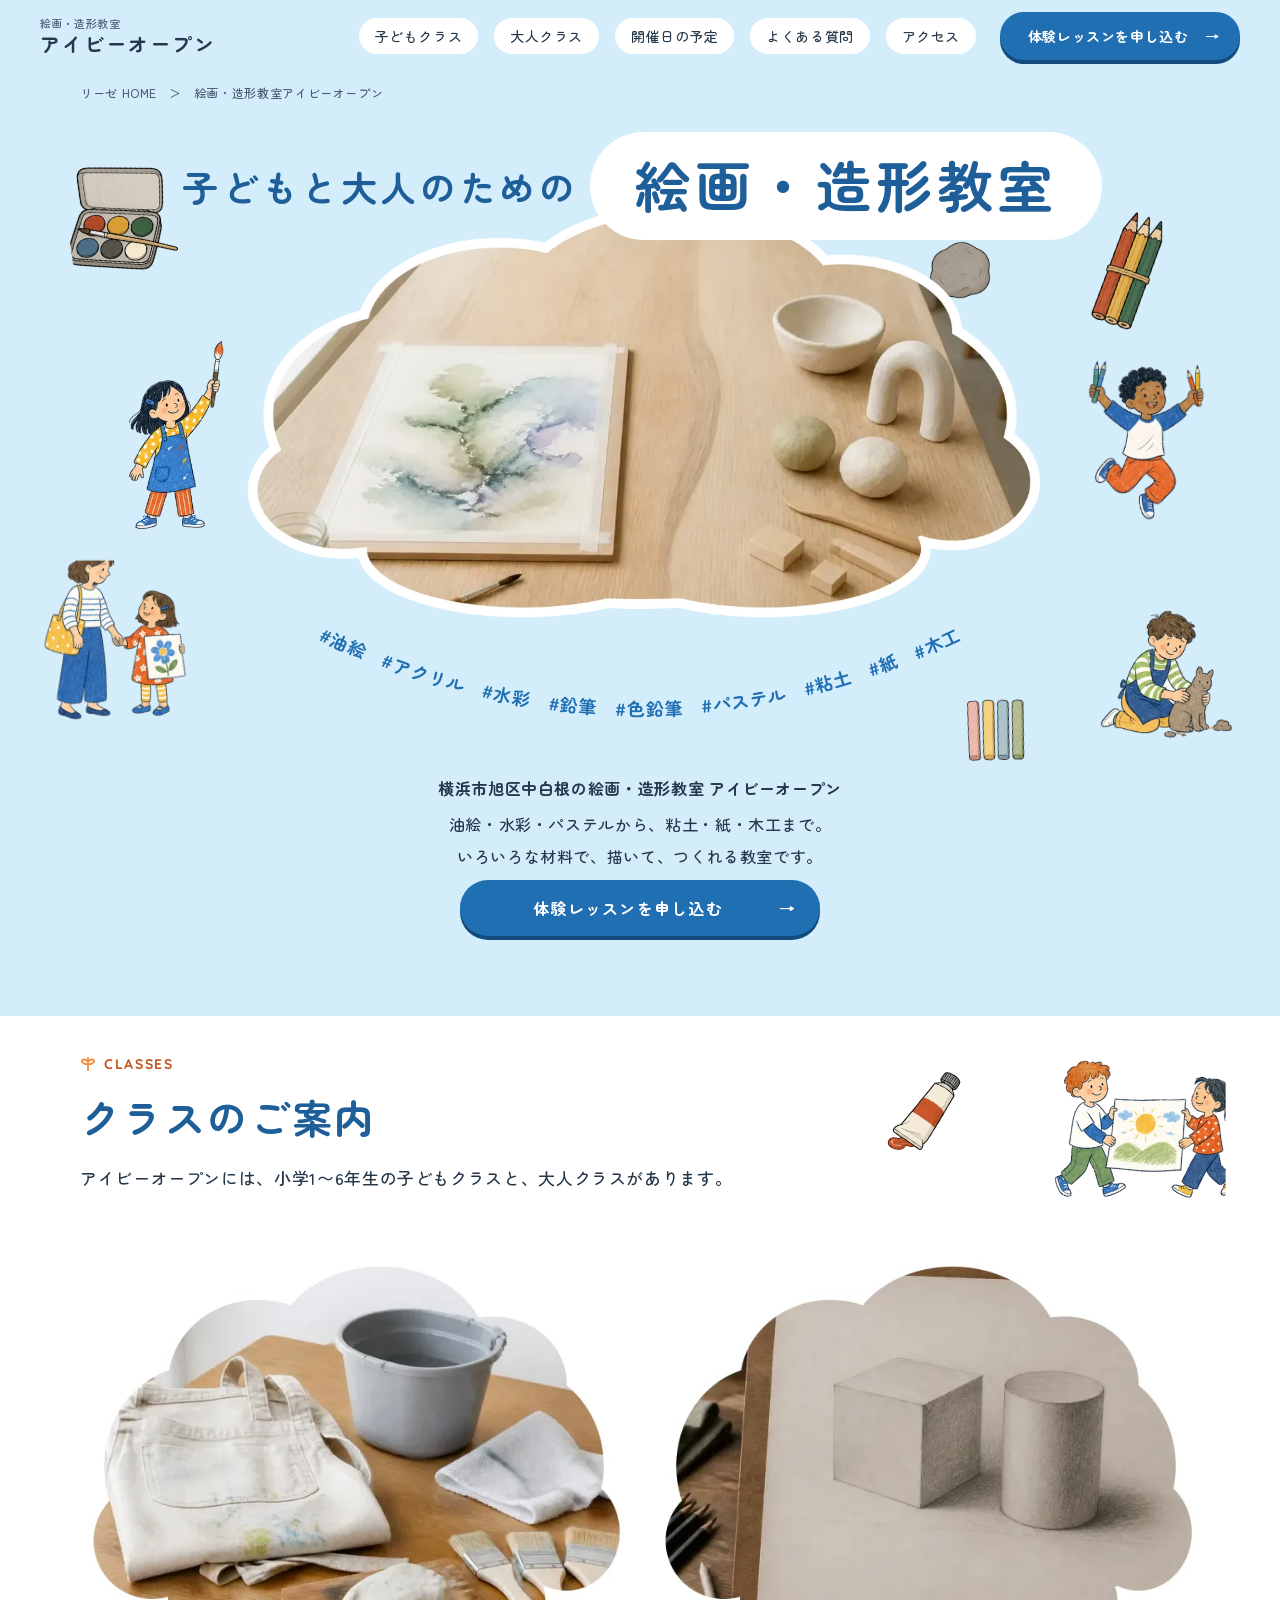
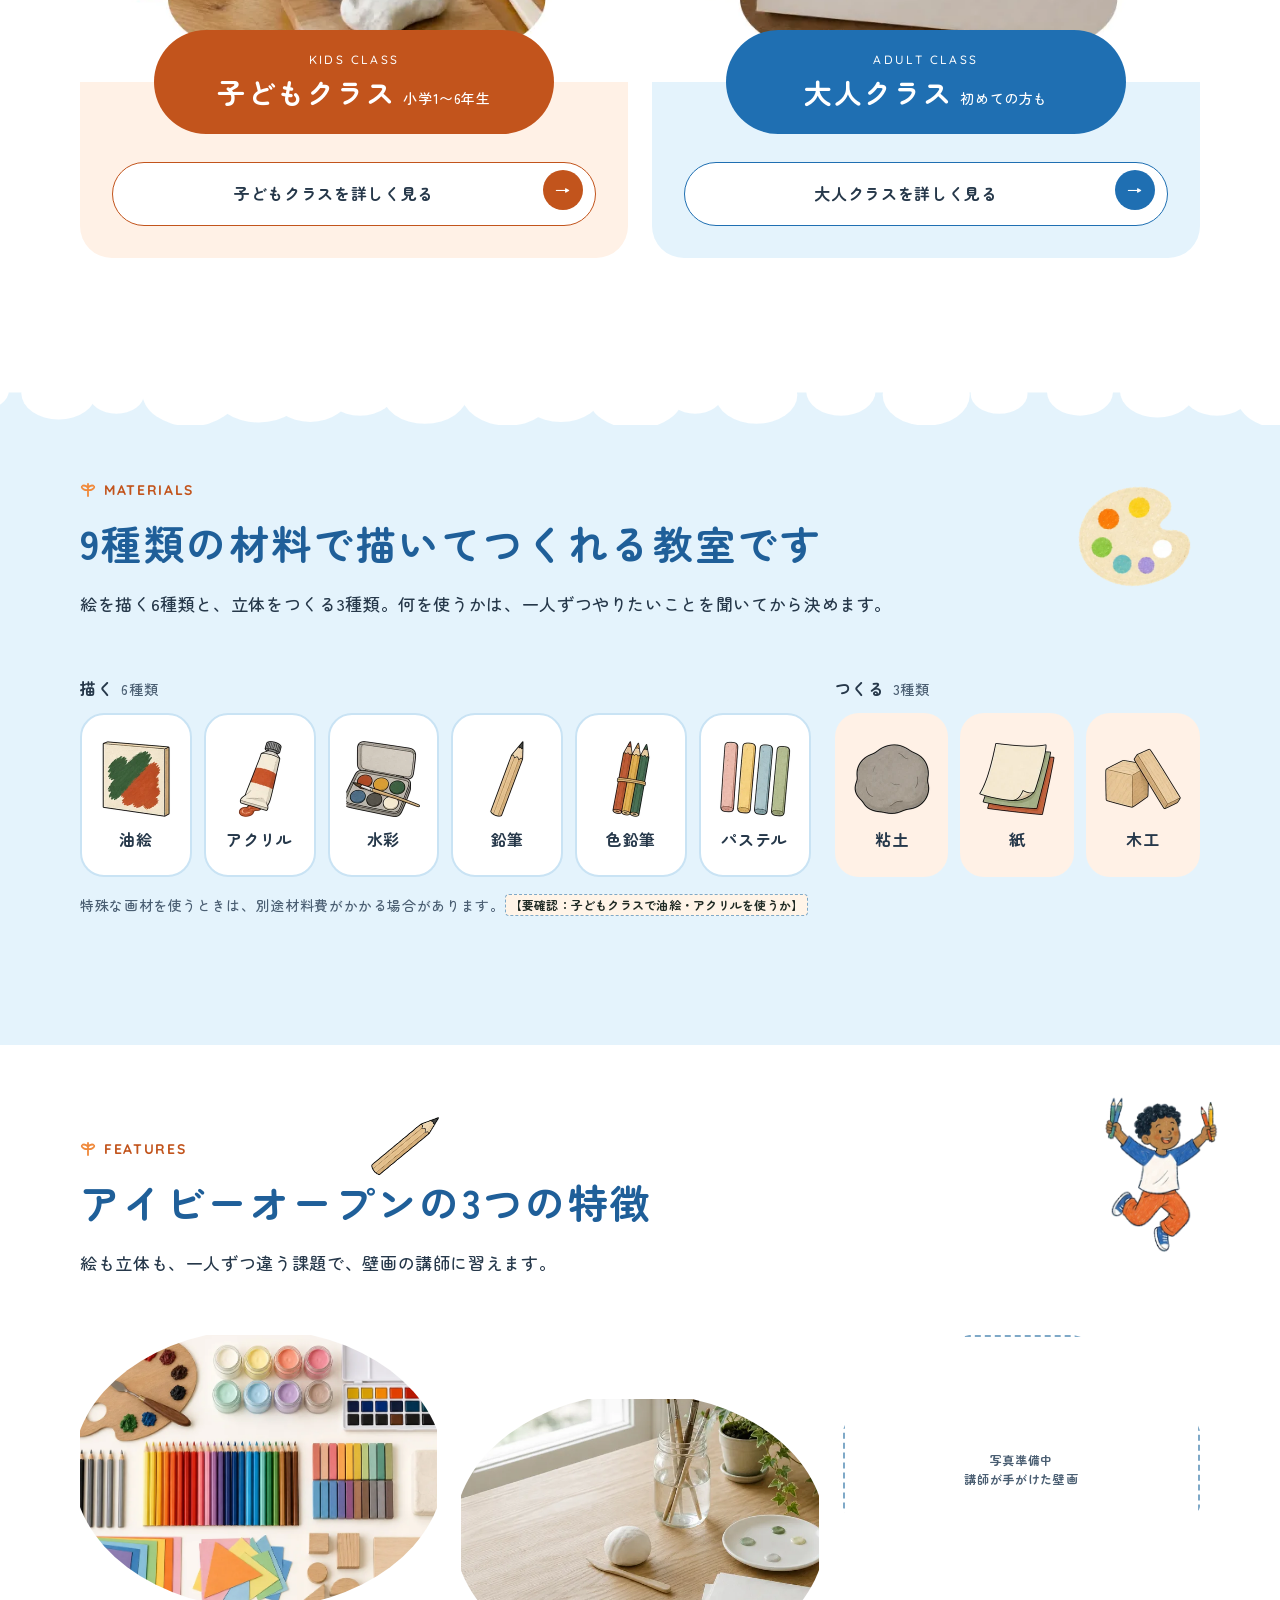
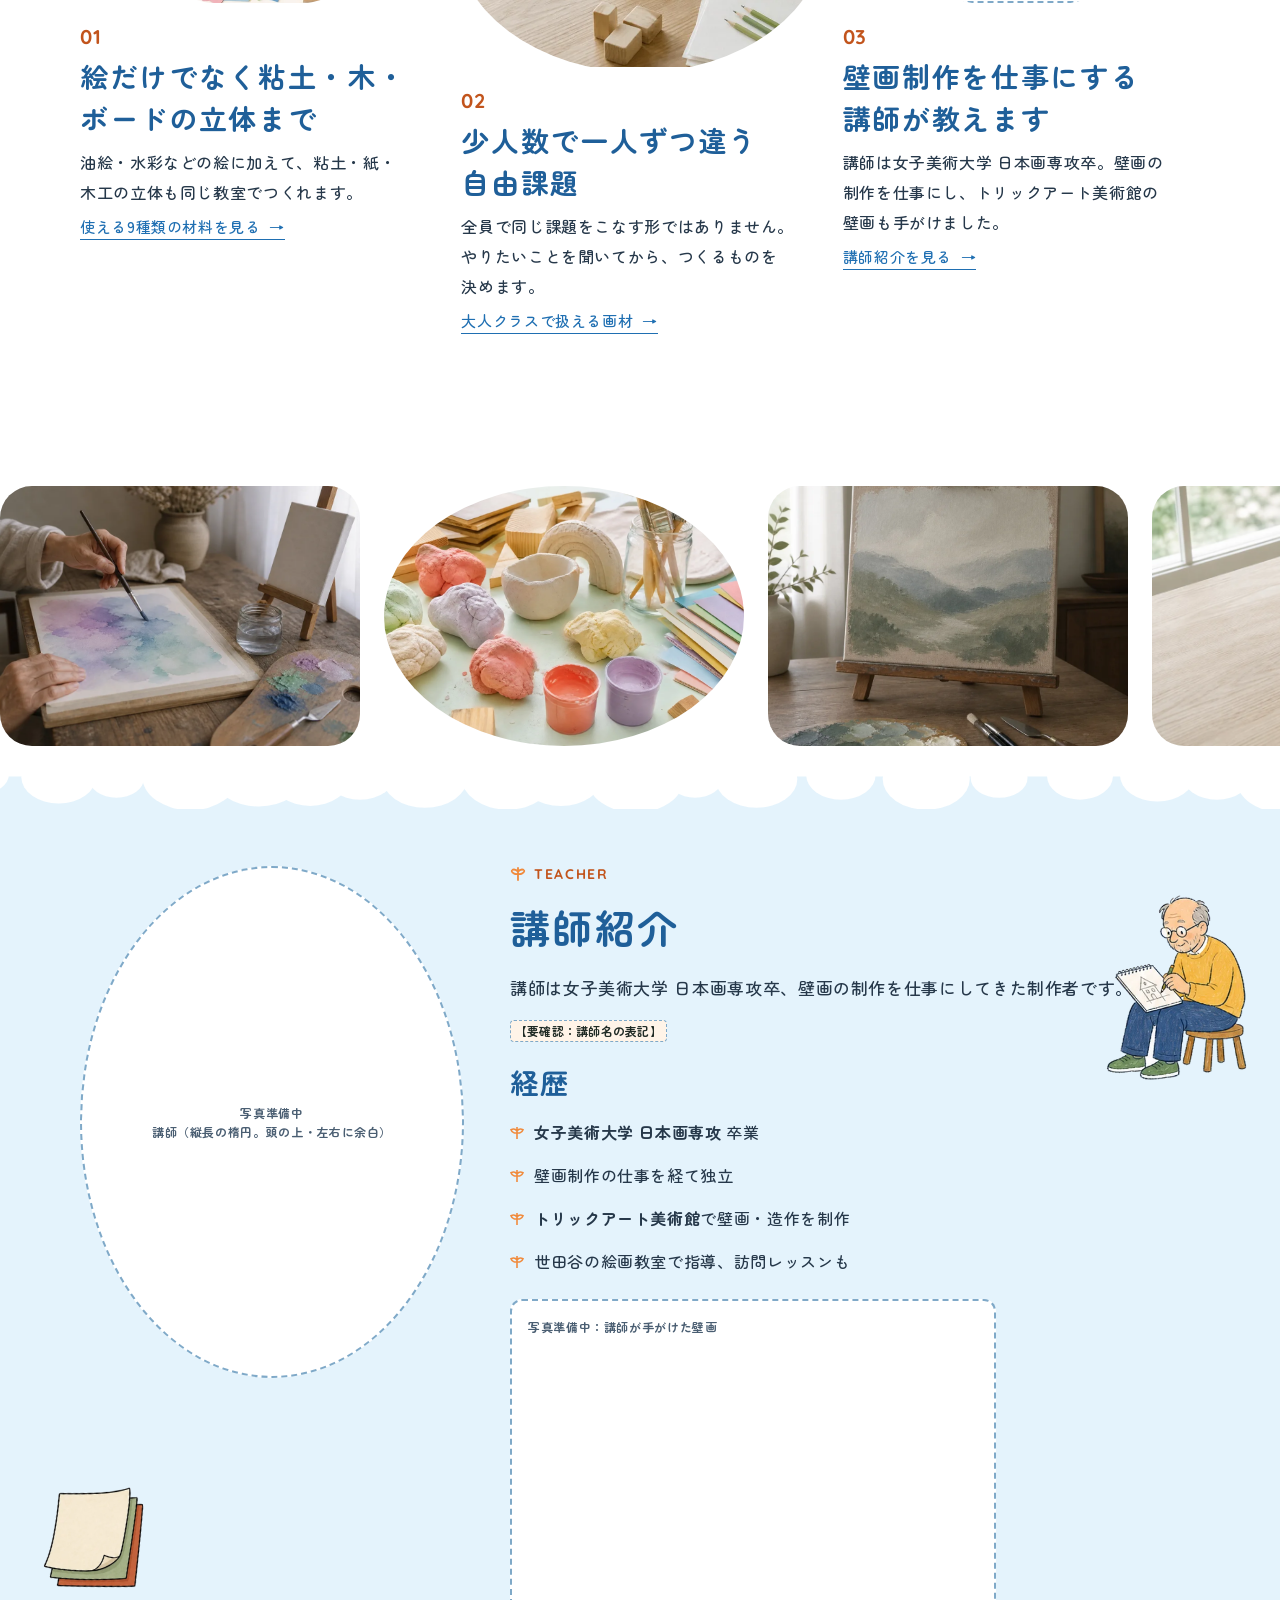
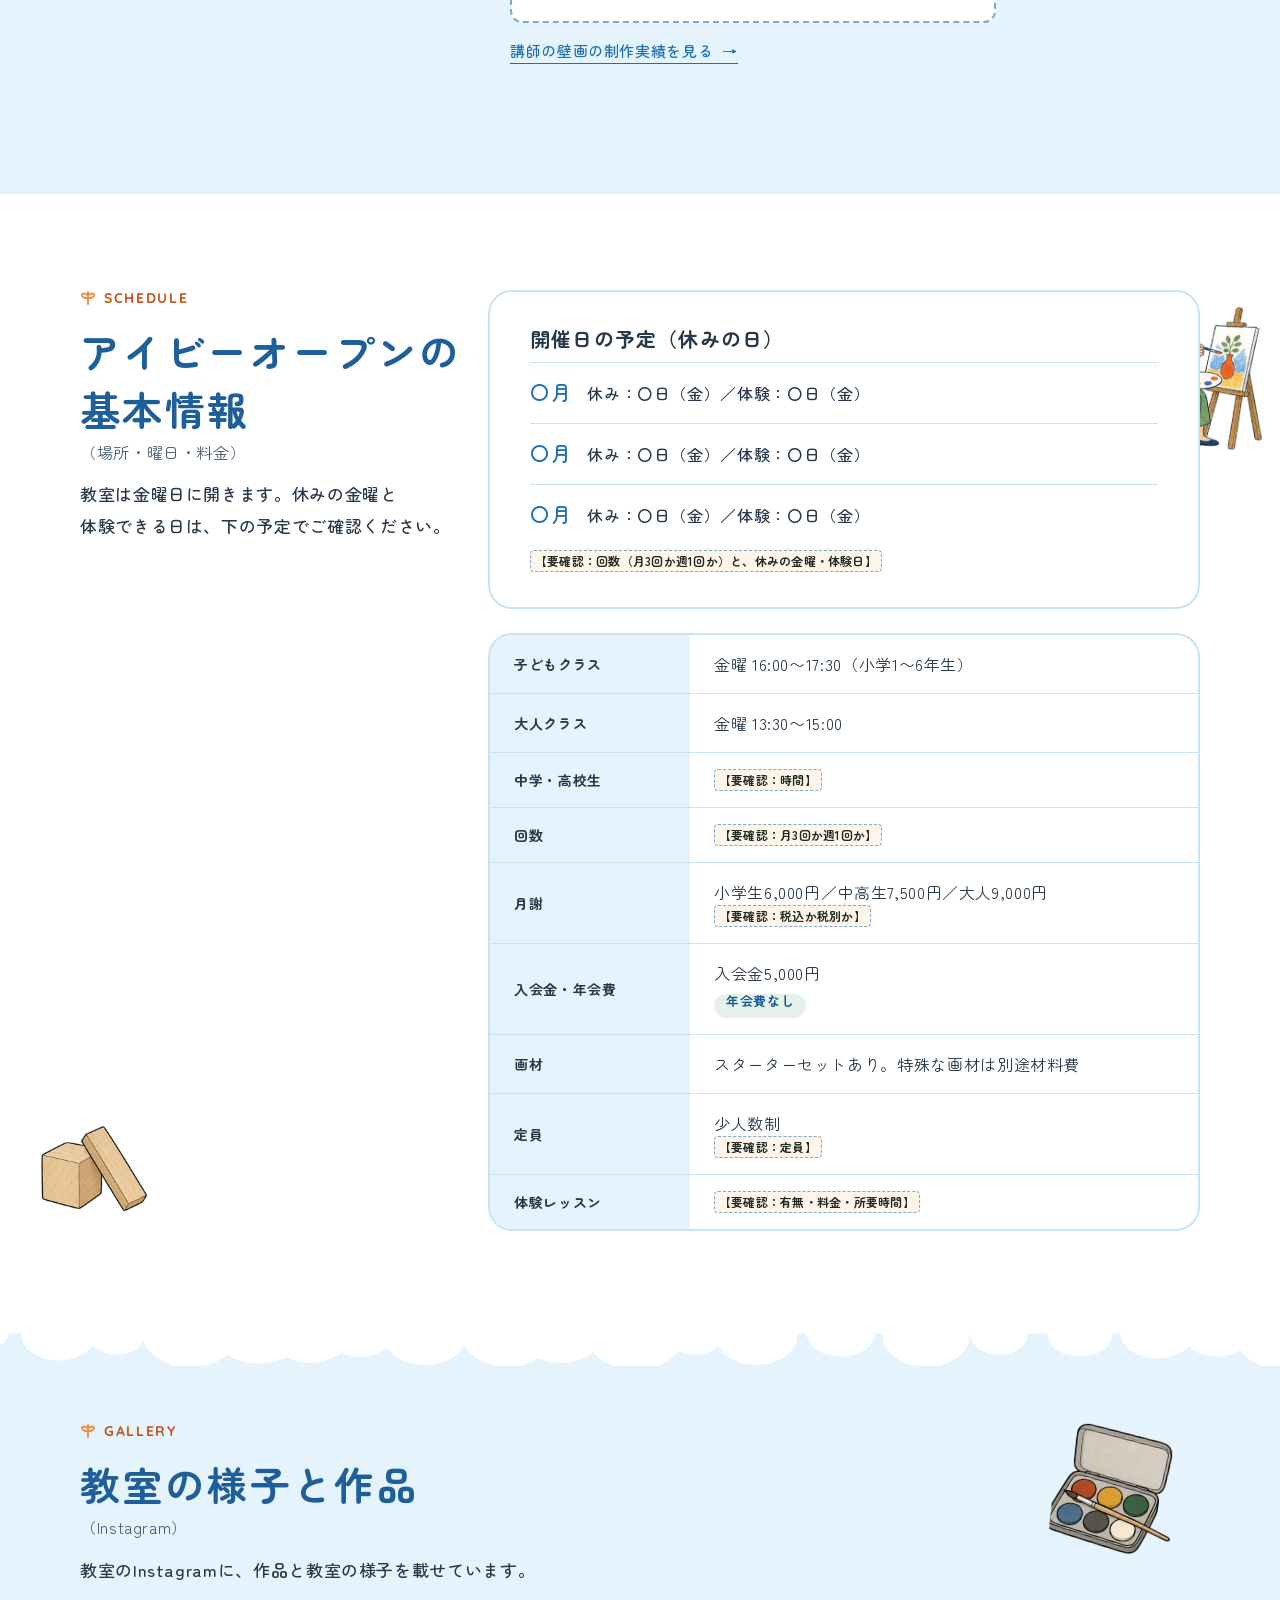
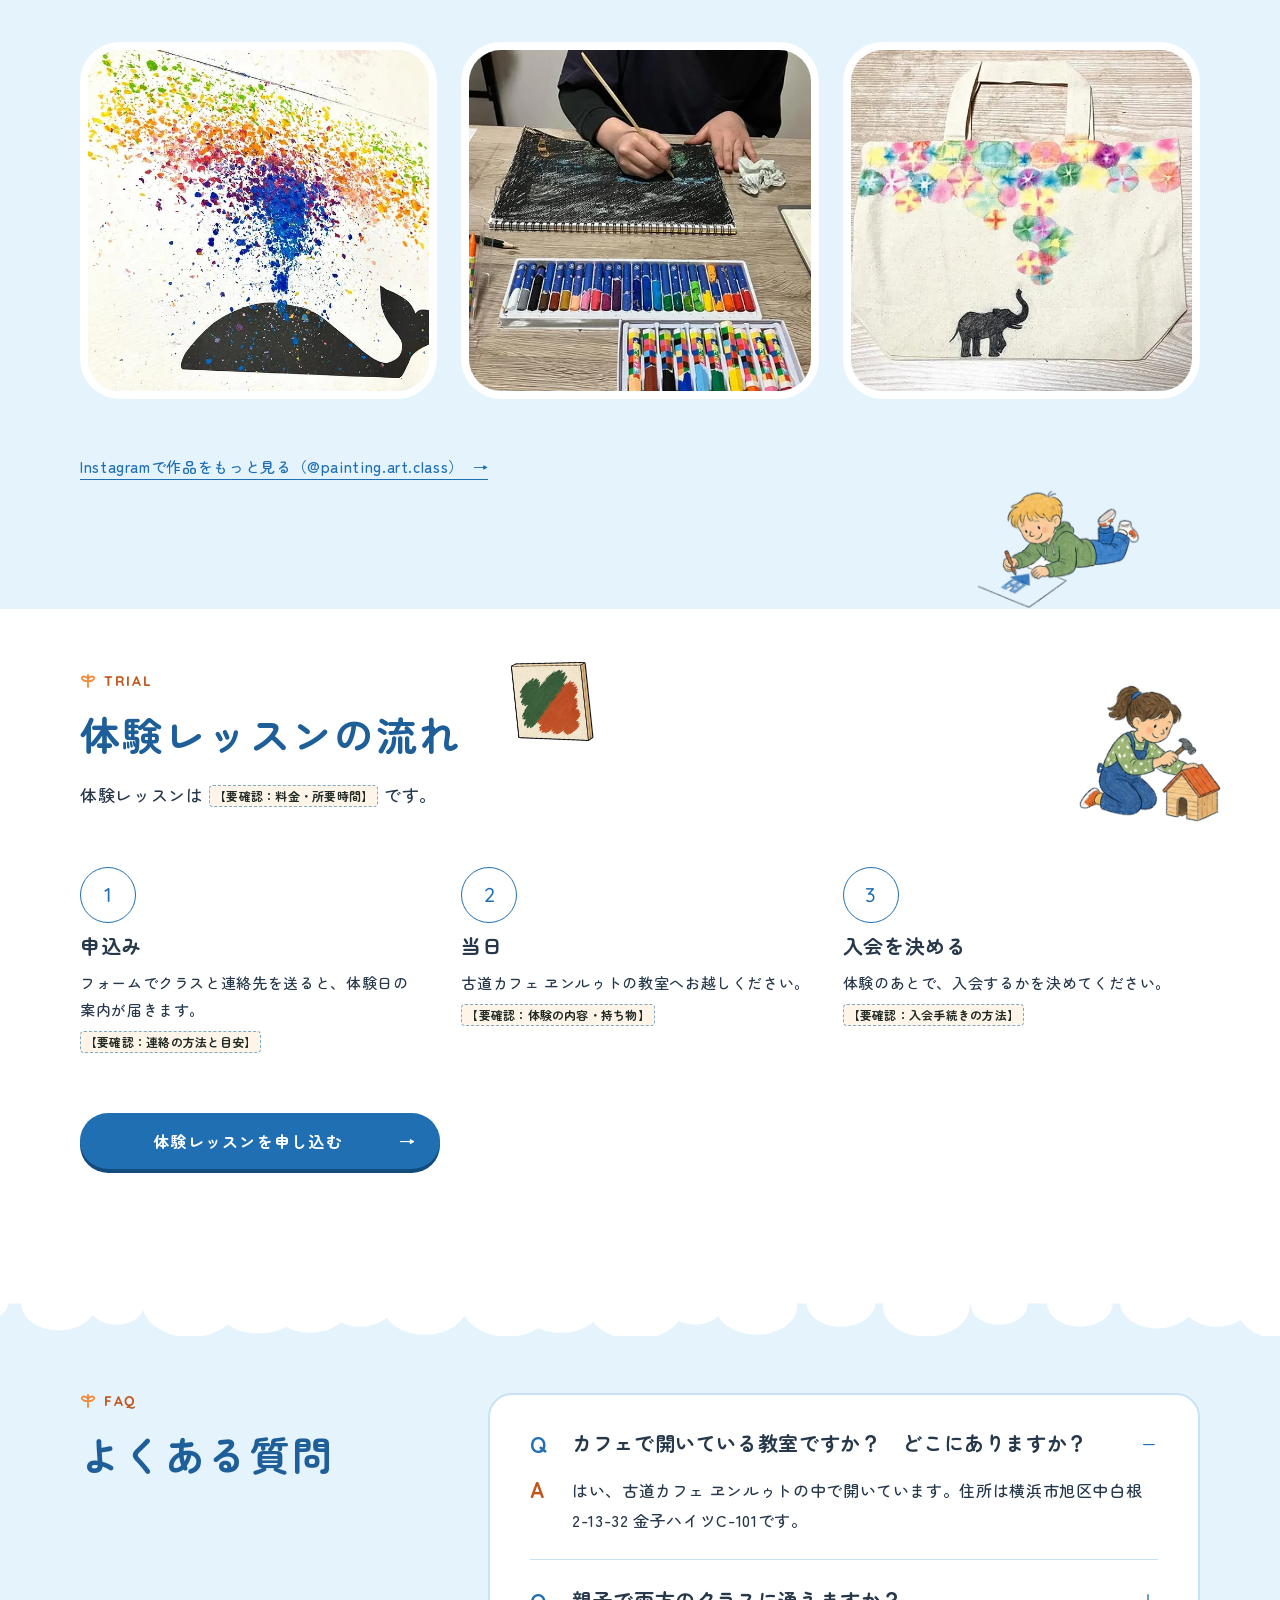
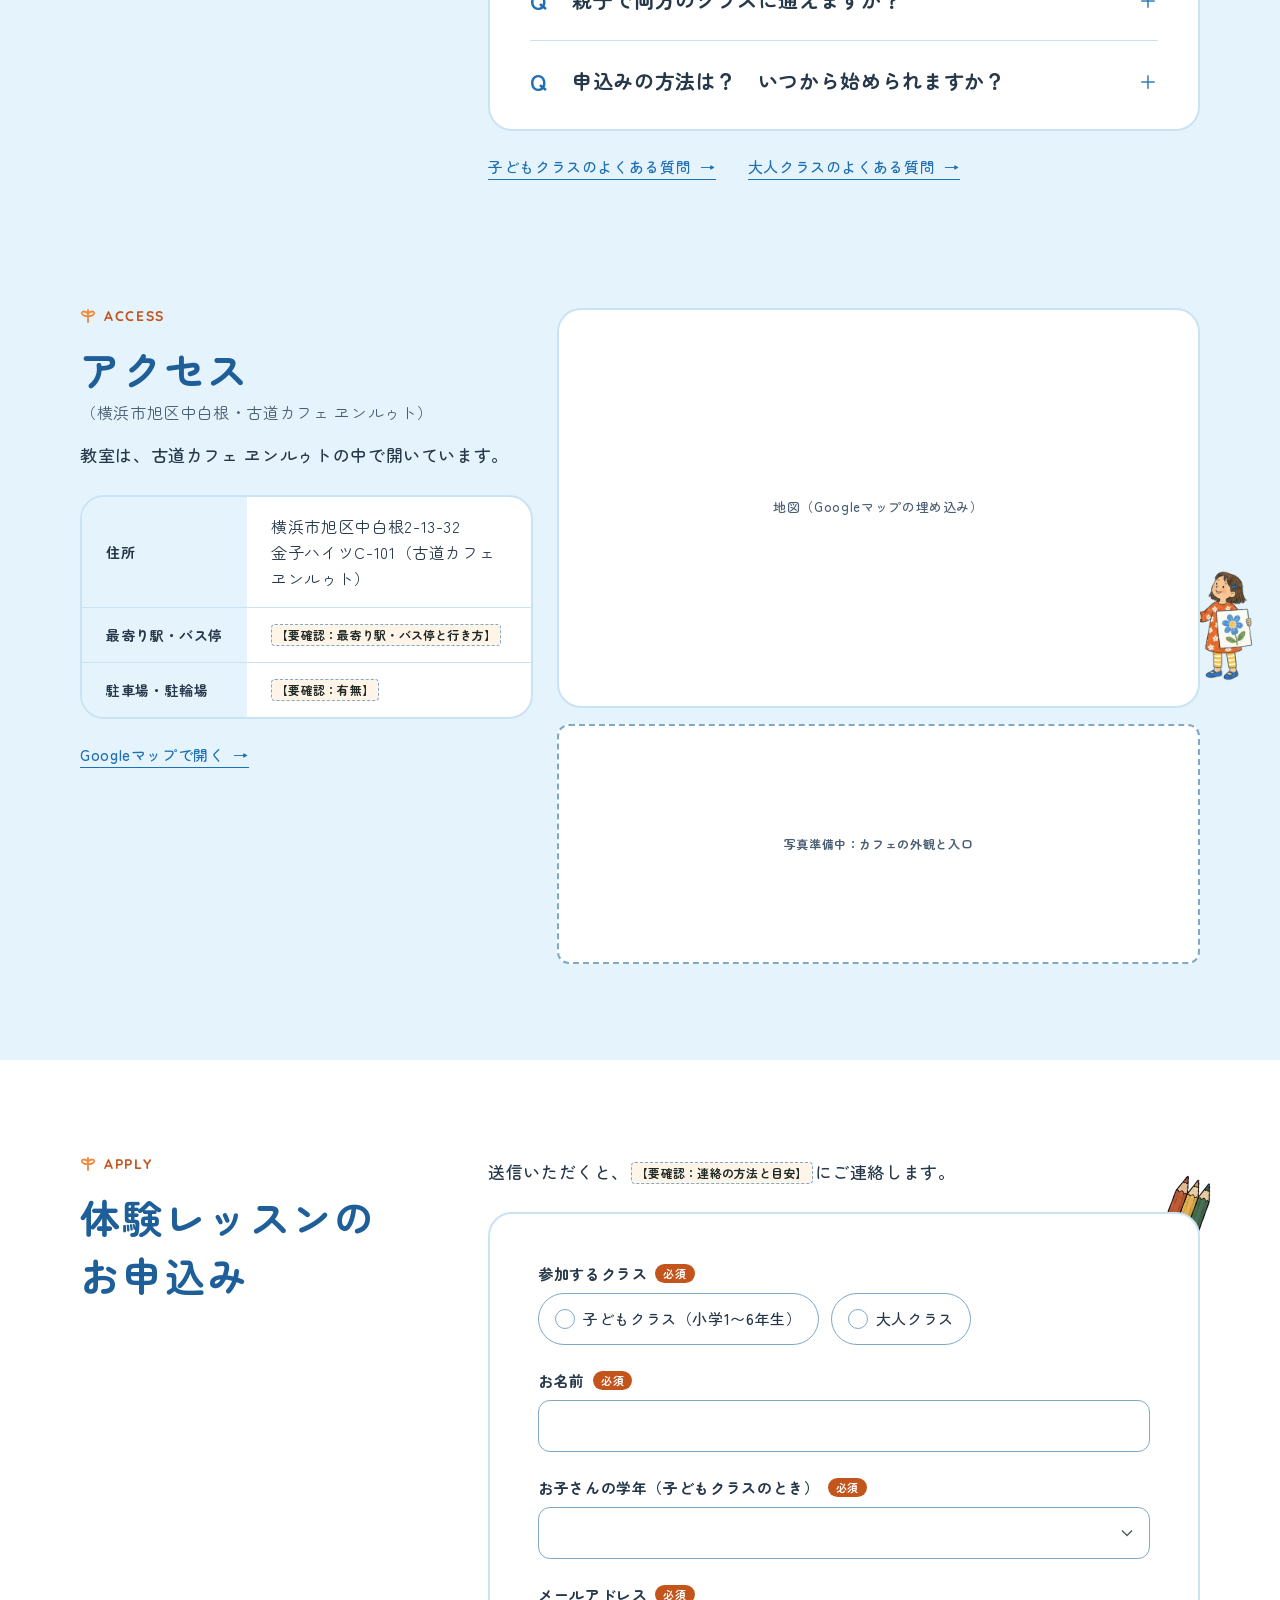
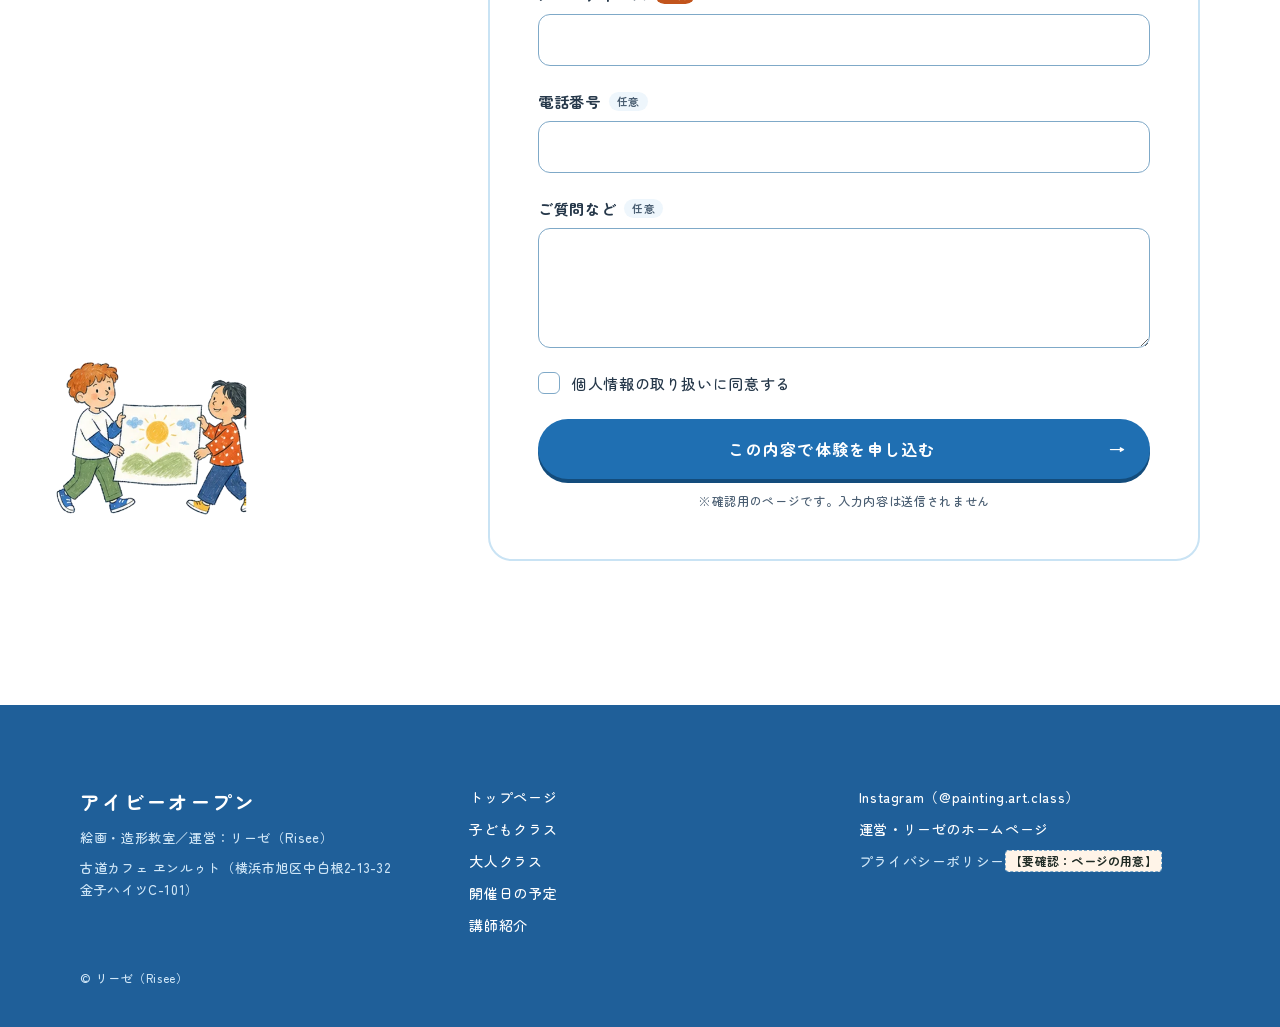
==== index.html @ c2c47fe4 "飾りの虹・木・星・雲・太陽・飛行機・花を、画材のイラストに置き換える Co-Authored-By: Claude Opus 5.5 <noreply@anthropic.com>" ====
<!doctype html>
<html lang="ja">
<head>
<meta charset="utf-8">
<meta name="viewport" content="width=device-width, initial-scale=1">
<title>横浜市旭区中白根の絵画教室・造形教室｜アイビーオープン</title>
<meta name="description" content="横浜市旭区中白根の絵画・造形教室アイビーオープン。金曜日に、小学生の子どもクラスと大人クラスを開いています。壁画制作を仕事にする講師が少人数・自由課題で、油絵・水彩から粘土・木工まで教えます。年会費はありません。">
<meta name="robots" content="noindex,nofollow">
<link rel="icon" href="data:,">
<link rel="preconnect" href="https://fonts.googleapis.com">
<link rel="preconnect" href="https://fonts.gstatic.com" crossorigin>
<link href="https://fonts.googleapis.com/css2?family=Quicksand:wght@500;700&family=Zen+Maru+Gothic:wght@500;700&display=swap" rel="stylesheet">
<link rel="stylesheet" href="assets/css/style.css?v=4">
<link rel="stylesheet" href="assets/css/pop.css">
<script>
(function(d){if(window.matchMedia&&matchMedia('(prefers-reduced-motion: reduce)').matches)return;d.classList.add('js-motion');try{var n=performance.getEntriesByType('navigation')[0];if(sessionStorage.getItem('ivy-intro')&&!(n&&n.type==='reload'))d.classList.add('intro-done')}catch(e){}setTimeout(function(){if(!window.ivyReady)d.classList.remove('js-motion')},2500)})(document.documentElement);
</script>
<script src="assets/js/main.js?v=4" defer></script>
</head>
<body class="has-fixbar">
<div class="curtain" aria-hidden="true"><p class="curtain__mark"><span class="curtain__sub">絵画・造形教室</span><span class="curtain__main">アイビーオープン</span></p></div>
<header class="header">
  <a class="logo" href="./">
    <span class="logo__sub">絵画・造形教室</span>
    <span class="logo__main">アイビーオープン</span>
  </a>
  <button class="burger" type="button" aria-label="メニューを開く" aria-expanded="false" aria-controls="nav"><span></span></button>
  <div class="scrim"></div>
  <nav class="nav" id="nav" aria-label="メインメニュー">
    <button class="nav__close" type="button" aria-label="メニューを閉じる"></button>
    <ul class="nav__list">
      <li><a href="kids/">子どもクラス</a></li>
      <li><a href="adult/">大人クラス</a></li>
      <li><a href="#schedule">開催日の予定</a></li>
      <li><a href="#faq">よくある質問</a></li>
      <li><a href="#access">アクセス</a></li>
    </ul>
    <div class="nav__cta"><a class="cta" href="#apply">体験レッスンを申し込む</a></div>
  </nav>
</header>

<nav class="crumb-bar" aria-label="パンくずリスト">
  <ol class="crumb">
    <li><a href="https://artewald.com/">リーゼ HOME</a></li>
    <li aria-current="page">絵画・造形教室アイビーオープン</li>
  </ol>
</nav>

<main>
  <section class="pfv" id="top">
    <div class="pfv__stage">
      <img class="dc pc" src="assets/img/pop/m-watercolor.webp" alt="" style="left:2%;top:24px;width:112px;transform:rotate(-8deg)"><img class="dc pc" src="assets/img/pop/m-clay.webp" alt="" style="left:74%;top:104px;width:64px"><img class="dc pc" src="assets/img/pop/m-colorpencil.webp" alt="" style="left:88%;top:72px;width:64px;transform:rotate(10deg)"><img class="dc pc" src="assets/img/pop/m-pastel.webp" alt="" style="left:77%;top:560px;width:64px;transform:rotate(-6deg)"><img class="dc pc" src="assets/img/pop/p-brush.webp" alt="" style="left:7%;top:200px;width:104px"><img class="dc pc" src="assets/img/pop/p-hand.webp" alt="" style="left:0%;top:420px;width:150px"><img class="dc pc" src="assets/img/pop/p-jump.webp" alt="" style="left:87%;top:220px;width:124px"><img class="dc pc" src="assets/img/pop/p-clay.webp" alt="" style="left:88%;top:470px;width:140px">
      <img class="dc sp" src="assets/img/pop/m-pencil.webp" alt="" style="left:88%;top:-8px;width:32px;transform:rotate(20deg)"><img class="dc sp" src="assets/img/pop/p-brush.webp" alt="" style="left:0%;top:188px;width:52px"><img class="dc sp" src="assets/img/pop/p-jump.webp" alt="" style="left:85%;top:196px;width:56px">
      <p class="hero__catch pfv__catch"><span class="hero__pre">子どもと大人のための</span><span class="hero__main"><span class="pfv__bubble">絵画・造形教室</span></span></p>
      <svg class="pfv__tags" viewBox="0 0 1200 640" aria-hidden="true"><path id="arcB" d="M250 490 Q600 670 950 490" fill="none"/><text text-anchor="middle"><textPath href="#arcB" startOffset="50%">#油絵　#アクリル　#水彩　#鉛筆　#色鉛筆　#パステル　#粘土　#紙　#木工</textPath></text></svg>
      <div class="pfv__photo"><img src="assets/img/pop/fv-cloud.webp" width="1148" height="628" alt="机の左に水彩の絵、右に粘土の器と木片が並んだイメージ"></div>
    </div>
    <div class="pfv__text">
      <h1>横浜市旭区中白根の絵画・造形教室 アイビーオープン</h1>
      <p class="hero__lead">油絵・水彩・パステルから、<br class="sp-only">粘土・紙・木工まで。<br>いろいろな材料で、描いて、<br class="sp-only">つくれる教室です。</p>
      <p class="pre-cta">まずは体験レッスンから</p>
      <a class="cta cta--w" href="#apply">体験レッスンを申し込む</a>
    </div>
  </section>

  <section class="section classes" id="classes">
    <img class="dc pc" src="assets/img/pop/m-acrylic.webp" alt="" style="left:70%;top:48px;width:56px;transform:rotate(18deg)"><img class="dc pc" src="assets/img/pop/p-paper.webp" alt="" style="left:82%;top:40px;width:180px"><img class="dc sp" src="assets/img/pop/m-acrylic.webp" alt="" style="left:84%;top:16px;width:36px;transform:rotate(18deg)">
    <div class="wrap">
      <div class="sec-head reveal">
        <p class="label" aria-hidden="true">CLASSES</p>
        <h2>クラスのご案内</h2>
        <p class="lead">アイビーオープンには、小学1〜6年生の子どもクラスと、大人クラスがあります。</p>
      </div>
      <div class="panels">
        <article class="panel panel--kids reveal reveal--up">
          <div class="panel__img pop-cloud"><img src="assets/img/pop/kids-cloud.webp" width="660" height="520" alt="白いエプロンと筆、粘土、バケツが置かれた机のイメージ" loading="lazy" decoding="async"></div>
          <div class="panel__name"><span class="panel__en" aria-hidden="true">KIDS CLASS</span><div class="panel__row"><h3>子どもクラス</h3><span>小学1〜6年生</span></div></div>
          <div class="panel__body"><a class="choice choice--kids" href="kids/">子どもクラスを詳しく見る</a></div>
        </article>
        <article class="panel panel--adult reveal reveal--up" style="--d:.12s">
          <div class="panel__img pop-cloud"><img src="assets/img/pop/adult-cloud.webp" width="660" height="520" alt="立方体と円柱を鉛筆で描いたスケッチのイメージ" loading="lazy" decoding="async"></div>
          <div class="panel__name"><span class="panel__en" aria-hidden="true">ADULT CLASS</span><div class="panel__row"><h3>大人クラス</h3><span>初めての方も</span></div></div>
          <div class="panel__body"><a class="choice choice--adult" href="adult/">大人クラスを詳しく見る</a></div>
        </article>
      </div>
    </div>
  </section>

  <section class="section materials-top" id="materials">
    <img class="cedge" src="assets/img/pop/cloud-edge.svg" alt=""><img class="dc pc" src="assets/img/pop/d-palette.webp" alt="" style="left:84%;top:96px;width:120px;transform:rotate(8deg)"><img class="dc sp" src="assets/img/pop/d-palette.webp" alt="" style="left:78%;top:64px;width:64px;transform:rotate(8deg)">
    <div class="wrap">
      <div class="sec-head reveal">
        <p class="label" aria-hidden="true">MATERIALS</p>
        <h2>9種類の材料で描いて<br class="sp-only">つくれる教室です</h2>
        <p class="lead">絵を描く6種類と、立体をつくる3種類。何を使うかは、一人ずつやりたいことを聞いてから決めます。</p>
      </div>
      <div class="mats">
        <div class="mats__set mats__set--draw"><p class="mats__head">描く<span>6種類</span></p><ul class="mats__list"><li class="mat"><img class="mat__il" src="assets/img/mats/mat-oil.webp" width="160" height="160" alt="" loading="lazy" decoding="async"><span class="mat__name">油絵</span></li><li class="mat"><img class="mat__il" src="assets/img/mats/mat-acrylic.webp" width="160" height="160" alt="" loading="lazy" decoding="async"><span class="mat__name">アクリル</span></li><li class="mat"><img class="mat__il" src="assets/img/mats/mat-watercolor.webp" width="160" height="160" alt="" loading="lazy" decoding="async"><span class="mat__name">水彩</span></li><li class="mat"><img class="mat__il" src="assets/img/mats/mat-pencil.webp" width="160" height="160" alt="" loading="lazy" decoding="async"><span class="mat__name">鉛筆</span></li><li class="mat"><img class="mat__il" src="assets/img/mats/mat-colorpencil.webp" width="160" height="160" alt="" loading="lazy" decoding="async"><span class="mat__name">色鉛筆</span></li><li class="mat"><img class="mat__il" src="assets/img/mats/mat-pastel.webp" width="160" height="160" alt="" loading="lazy" decoding="async"><span class="mat__name">パステル</span></li></ul></div>
        <div class="mats__set mats__set--make"><p class="mats__head">つくる<span>3種類</span></p><ul class="mats__list"><li class="mat"><img class="mat__il" src="assets/img/mats/mat-clay.webp" width="160" height="160" alt="" loading="lazy" decoding="async"><span class="mat__name">粘土</span></li><li class="mat"><img class="mat__il" src="assets/img/mats/mat-paper.webp" width="160" height="160" alt="" loading="lazy" decoding="async"><span class="mat__name">紙</span></li><li class="mat"><img class="mat__il" src="assets/img/mats/mat-wood.webp" width="160" height="160" alt="" loading="lazy" decoding="async"><span class="mat__name">木工</span></li></ul></div>
      </div>
      <p class="mats-note">特殊な画材を使うときは、別途材料費がかかる場合があります。<span class="tbc">【要確認：子どもクラスで油絵・アクリルを使うか】</span></p>
    </div>
  </section>

  <section class="section features" id="features">
    <img class="dc pc" src="assets/img/pop/p-jump.webp" alt="" style="left:86%;top:48px;width:120px"><img class="dc pc" src="assets/img/pop/m-pencil.webp" alt="" style="left:30%;top:56px;width:40px;transform:rotate(30deg)"><img class="dc sp" src="assets/img/pop/p-jump.webp" alt="" style="left:80%;top:16px;width:64px">
    <div class="wrap">
      <div class="sec-head reveal">
        <p class="label" aria-hidden="true">FEATURES</p>
        <h2>アイビーオープンの<br class="sp-only">3つの特徴</h2>
        <p class="lead">絵も立体も、一人ずつ違う課題で、壁画の講師に習えます。</p>
      </div>
      <div class="cards">
        <article class="card">
          
          <div class="ph ph--ellipse reveal reveal--ellipse"><img src="assets/img/art-materials.webp" width="1128" height="752" alt="絵の具、色鉛筆、パステル、紙、木片を並べた画材のイメージ" loading="lazy" decoding="async"></div>
          <p class="card__no" aria-hidden="true">01</p>
          <h3>絵だけでなく粘土・木・ボードの立体まで</h3>
          <p class="card__text">油絵・水彩などの絵に加えて、粘土・紙・木工の立体も同じ教室でつくれます。</p>
          <a class="tlink" href="#materials">使える9種類の材料を見る</a>
        </article>
        <article class="card">
          <div class="ph ph--ellipse reveal reveal--ellipse"><img src="assets/img/desk-brushes-clay.webp" width="864" height="576" alt="筆立てと粘土、木片、スケッチブックが置かれた制作机のイメージ" loading="lazy" decoding="async"></div>
          <p class="card__no" aria-hidden="true">02</p>
          <h3>少人数で一人ずつ違う自由課題</h3>
          <p class="card__text">全員で同じ課題をこなす形ではありません。やりたいことを聞いてから、つくるものを決めます。</p>
          <a class="tlink" href="adult/#materials">大人クラスで扱える画材</a>
        </article>
        <article class="card">
          <div class="ph ph--ellipse ph--empty reveal reveal--ellipse">写真準備中<br>講師が手がけた壁画</div>
          <p class="card__no" aria-hidden="true">03</p>
          <h3>壁画制作を仕事にする講師が教えます</h3>
          <p class="card__text">講師は女子美術大学 日本画専攻卒。壁画の制作を仕事にし、トリックアート美術館の壁画も手がけました。</p>
          <a class="tlink" href="#teacher">講師紹介を見る</a>
        </article>
      </div>
    </div>
  </section>

  <div class="loop" aria-hidden="true"><ul class="loop__track"><li><img src="assets/img/watercolor-hands.webp" alt="" loading="lazy" decoding="async"></li><li><img src="assets/img/clay-materials.webp" alt="" loading="lazy" decoding="async"></li><li><img src="assets/img/oil-canvas-easel.webp" alt="" loading="lazy" decoding="async"></li><li><img src="assets/img/desk-brushes-clay.webp" alt="" loading="lazy" decoding="async"></li><li><img src="assets/img/pencil-sketch.webp" alt="" loading="lazy" decoding="async"></li><li><img src="assets/img/wood-board-sculpture.webp" alt="" loading="lazy" decoding="async"></li><li><img src="assets/img/still-life.webp" alt="" loading="lazy" decoding="async"></li><li><img src="assets/img/art-materials.webp" alt="" loading="lazy" decoding="async"></li><li><img src="assets/img/watercolor-hands.webp" alt="" loading="lazy" decoding="async"></li><li><img src="assets/img/clay-materials.webp" alt="" loading="lazy" decoding="async"></li><li><img src="assets/img/oil-canvas-easel.webp" alt="" loading="lazy" decoding="async"></li><li><img src="assets/img/desk-brushes-clay.webp" alt="" loading="lazy" decoding="async"></li><li><img src="assets/img/pencil-sketch.webp" alt="" loading="lazy" decoding="async"></li><li><img src="assets/img/wood-board-sculpture.webp" alt="" loading="lazy" decoding="async"></li><li><img src="assets/img/still-life.webp" alt="" loading="lazy" decoding="async"></li><li><img src="assets/img/art-materials.webp" alt="" loading="lazy" decoding="async"></li></ul></div>

  <section class="section teacher teacher--soft" id="teacher">
    <img class="cedge" src="assets/img/pop/cloud-edge.svg" alt=""><img class="dc pc" src="assets/img/pop/p-sketch.webp" alt="" style="left:86%;top:120px;width:150px"><img class="dc pc" src="assets/img/pop/m-paper.webp" alt="" style="left:3%;top:70%;width:112px;transform:rotate(-6deg)"><img class="dc sp" src="assets/img/pop/p-sketch.webp" alt="" style="left:76%;top:72px;width:80px">
    <div class="wrap teacher__grid">
      <div class="teacher__photo">
        
        <div class="ph ph--ellipse ph--empty reveal reveal--ellipse">写真準備中<br>講師（縦長の楕円。頭の上・左右に余白）</div>
      </div>
      <div class="teacher__body">
        <div class="sec-head sec-head--flush reveal">
        <p class="label" aria-hidden="true">TEACHER</p>
        <h2>講師紹介</h2>
        <p class="lead">講師は女子美術大学 日本画専攻卒、壁画の制作を仕事にしてきた制作者です。</p>
      </div>
        <span class="tbc">【要確認：講師名の表記】</span>
        <h3 class="h3-sec">経歴</h3>
        <ul class="career">
          <li><strong>女子美術大学 日本画専攻</strong> 卒業</li>
          <li>壁画制作の仕事を経て独立</li>
          <li><strong>トリックアート美術館</strong>で壁画・造作を制作</li>
          <li>世田谷の絵画教室で指導、訪問レッスンも</li>
        </ul>
        <div class="ph ph--box ph--empty mural">写真準備中：講師が手がけた壁画</div>
        <a class="tlink">講師の壁画の制作実績を見る</a>
      </div>
    </div>
  </section>

  <section class="section band" id="schedule">
    <img class="dc pc" src="assets/img/pop/p-easel.webp" alt="" style="left:88%;top:96px;width:140px"><img class="dc pc" src="assets/img/pop/m-wood.webp" alt="" style="left:3%;top:82%;width:112px"><img class="dc sp" src="assets/img/pop/m-paper.webp" alt="" style="left:80%;top:32px;width:56px;transform:rotate(6deg)">
    
    
    <div class="wrap split" id="info">
      <div class="sec-head reveal">
        <p class="label" aria-hidden="true">SCHEDULE</p>
        <h2><span>アイビーオープンの<br class="sp-only">基本情報</span><span class="h2__sub">（場所・曜日・料金）</span></h2>
        <p class="lead">教室は金曜日に開きます。休みの金曜と体験できる日は、下の予定でご確認ください。</p>
      </div>
      <div>
        <div class="panel-white plan">
          <h3>開催日の予定（休みの日）</h3>
          <ul>
            <li><span class="plan__m">〇月</span><span>休み：〇日（金）／体験：〇日（金）</span></li>
            <li><span class="plan__m">〇月</span><span>休み：〇日（金）／体験：〇日（金）</span></li>
            <li><span class="plan__m">〇月</span><span>休み：〇日（金）／体験：〇日（金）</span></li>
          </ul>
          <span class="tbc">【要確認：回数（月3回か週1回か）と、休みの金曜・体験日】</span>
        </div>
        <div class="panel-white table-wrap">
          <table class="table">
            <tr><th scope="row">子どもクラス</th><td>金曜 16:00〜17:30（小学1〜6年生）</td></tr>
            <tr><th scope="row">大人クラス</th><td>金曜 13:30〜15:00</td></tr>
            <tr><th scope="row">中学・高校生</th><td><span class="tbc">【要確認：時間】</span></td></tr>
            <tr><th scope="row">回数</th><td><span class="tbc">【要確認：月3回か週1回か】</span></td></tr>
            <tr><th scope="row">月謝</th><td>小学生6,000円／中高生7,500円／大人9,000円<span class="tbc">【要確認：税込か税別か】</span></td></tr>
            <tr><th scope="row">入会金・年会費</th><td>入会金5,000円<span class="badge-free">年会費なし</span></td></tr>
            <tr><th scope="row">画材</th><td>スターターセットあり。特殊な画材は別途材料費</td></tr>
            <tr><th scope="row">定員</th><td>少人数制<span class="tbc">【要確認：定員】</span></td></tr>
            <tr><th scope="row">体験レッスン</th><td><span class="tbc">【要確認：有無・料金・所要時間】</span></td></tr>
          </table>
        </div>
      </div>
    </div>
  </section>

  <section class="section insta" id="gallery">
    <img class="cedge" src="assets/img/pop/cloud-edge.svg" alt=""><img class="dc pc" src="assets/img/pop/m-watercolor.webp" alt="" style="left:82%;top:96px;width:128px;transform:rotate(6deg)"><img class="dc pc" src="assets/img/pop/p-crayon.webp" alt="" style="left:76%;top:86%;width:170px"><img class="dc sp" src="assets/img/pop/m-watercolor.webp" alt="" style="left:78%;top:64px;width:64px;transform:rotate(6deg)">
    <div class="wrap">
      <div class="sec-head reveal">
        <p class="label" aria-hidden="true">GALLERY</p>
        <h2><span>教室の様子と作品</span><span class="h2__sub">（Instagram）</span></h2>
        <p class="lead">教室のInstagramに、作品と教室の様子を載せています。</p>
      </div>
      <ul class="pop-ig"><li><img src="assets/img/pop/ig-DW8O9e0EUUl.webp" width="640" height="640" alt="教室のInstagramの投稿写真"></li><li><img src="assets/img/pop/ig-DWDwP9JEXnP.webp" width="640" height="640" alt="教室のInstagramの投稿写真"></li><li><img src="assets/img/pop/ig-DUj7gafEeFJ.webp" width="640" height="640" alt="教室のInstagramの投稿写真"></li></ul>
      <a class="tlink" href="https://www.instagram.com/painting.art.class/" target="_blank" rel="noopener">Instagramで作品をもっと見る（@painting.art.class）<span class="vh">（新しいタブで開きます）</span></a>
    </div>
  </section>

  <section class="section trial" id="trial">
    <img class="dc pc" src="assets/img/pop/p-wood.webp" alt="" style="left:84%;top:72px;width:150px"><img class="dc pc" src="assets/img/pop/m-oil.webp" alt="" style="left:40%;top:48px;width:80px;transform:rotate(-6deg)"><img class="dc sp" src="assets/img/pop/p-wood.webp" alt="" style="left:76%;top:16px;width:80px">
    <div class="wrap">
      <div class="sec-head reveal">
        <p class="label" aria-hidden="true">TRIAL</p>
        <h2>体験レッスンの流れ</h2>
        <p class="lead">体験レッスンは <span class="tbc">【要確認：料金・所要時間】</span> です。</p>
      </div>
      <ol class="steps steps--curved">
        <svg class="steps__curve steps__curve--pc reveal reveal--draw" viewBox="0 0 1200 56" preserveAspectRatio="none" aria-hidden="true"><path pathLength="1" d="M28 28 C150 -12 258 68 408 28 S666 -12 816 28"/></svg>
        <svg class="steps__curve steps__curve--sp reveal reveal--draw" viewBox="0 0 30 582" preserveAspectRatio="none" aria-hidden="true"><path pathLength="1" d="M26 0 C8 90 12 160 20 240 S34 420 20 480 S8 550 0 582"/></svg>
        <li>
          <span class="steps__no">1</span>
          <h3 class="steps__title">申込み</h3>
          <p class="steps__text">フォームでクラスと連絡先を送ると、体験日の案内が届きます。</p>
          <span class="tbc">【要確認：連絡の方法と目安】</span>
        </li>
        <li>
          <span class="steps__no">2</span>
          <h3 class="steps__title">当日</h3>
          <p class="steps__text">古道カフェ ヱンルゥトの教室へお越しください。</p>
          <span class="tbc">【要確認：体験の内容・持ち物】</span>
        </li>
        <li>
          <span class="steps__no">3</span>
          <h3 class="steps__title">入会を決める</h3>
          <p class="steps__text">体験のあとで、入会するかを決めてください。</p>
          <span class="tbc">【要確認：入会手続きの方法】</span>
        </li>
      </ol>
      <div class="section-cta"><a class="cta cta--w" href="#apply">体験レッスンを申し込む</a></div>
    </div>
  </section>

  <section class="section soft" id="faq">
    <img class="cedge" src="assets/img/pop/cloud-edge.svg" alt=""><img class="dc pc" src="assets/img/pop/m-clay.webp" alt="" style="left:84%;top:120px;width:112px"><img class="dc pc" src="assets/img/pop/p-hand.webp" alt="" style="left:88%;top:62%;width:130px"><img class="dc sp" src="assets/img/pop/m-clay.webp" alt="" style="left:80%;top:48px;width:56px">
    
    <div class="wrap split">
      <div class="sec-head reveal">
        <p class="label" aria-hidden="true">FAQ</p>
        <h2>よくある質問<span class="sp-only">（教室全体）</span></h2>
      </div>
      <div>
        <div class="panel-white faq">
        <details open>
          <summary><span class="faq__q" aria-hidden="true">Q</span><h3>カフェで開いている教室ですか？　どこにありますか？</h3><span class="faq__sign" aria-hidden="true"></span></summary>
          <div class="faq__body"><span class="faq__a" aria-hidden="true">A</span><div class="faq__main"><p>はい、古道カフェ ヱンルゥトの中で開いています。住所は横浜市旭区中白根2-13-32 金子ハイツC-101です。</p></div></div>
        </details>
        <details>
          <summary><span class="faq__q" aria-hidden="true">Q</span><h3>親子で両方のクラスに通えますか？</h3><span class="faq__sign" aria-hidden="true"></span></summary>
          <div class="faq__body"><span class="faq__a" aria-hidden="true">A</span><div class="faq__main"><p>はい、親子でそれぞれのクラスに申し込めます。どちらも金曜日で、大人クラスが先、子どもクラスがその後の時間です。<span class="tbc">【要確認：親子で通う場合の料金の決まり】</span></p><a class="tlink" href="#info">時間と月謝を見る</a></div></div>
        </details>
        <details>
          <summary><span class="faq__q" aria-hidden="true">Q</span><h3>申込みの方法は？　いつから始められますか？</h3><span class="faq__sign" aria-hidden="true"></span></summary>
          <div class="faq__body"><span class="faq__a" aria-hidden="true">A</span><div class="faq__main"><p>各ページの下の申込みフォームから送れます。送ったあとは <span class="tbc">【要確認：連絡の方法と目安】</span> にご連絡します。始められる時期は <span class="tbc">【要確認：月の途中からの入会の扱い】</span> です。</p></div></div>
        </details>
        </div>
        <div class="faq-links">
          <a class="tlink" href="kids/#faq">子どもクラスのよくある質問</a>
          <a class="tlink" href="adult/#faq">大人クラスのよくある質問</a>
        </div>
      </div>
    </div>

    <div class="wrap access" id="access">
      <div class="access__grid">
        <div>
          <div class="sec-head sec-head--access reveal">
        <p class="label" aria-hidden="true">ACCESS</p>
        <h2><span>アクセス</span><span class="h2__sub">（横浜市旭区中白根・古道カフェ ヱンルゥト）</span></h2>
        <p class="lead">教室は、古道カフェ ヱンルゥトの中で開いています。</p>
      </div>
          <div class="panel-white table-wrap">
            <table class="table table--access">
              <tr><th scope="row">住所</th><td>横浜市旭区中白根2-13-32 金子ハイツC-101（古道カフェ ヱンルゥト）</td></tr>
              <tr><th scope="row">最寄り駅・バス停</th><td><span class="tbc">【要確認：最寄り駅・バス停と行き方】</span></td></tr>
              <tr><th scope="row">駐車場・駐輪場</th><td><span class="tbc">【要確認：有無】</span></td></tr>
            </table>
          </div>
          <a class="tlink" href="https://www.google.com/maps/search/?api=1&amp;query=%E6%A8%AA%E6%B5%9C%E5%B8%82%E6%97%AD%E5%8C%BA%E4%B8%AD%E7%99%BD%E6%A0%B92-13-32%20%E9%87%91%E5%AD%90%E3%83%8F%E3%82%A4%E3%83%84C-101" target="_blank" rel="noopener">Googleマップで開く<span class="vh">（新しいタブで開きます）</span></a>
        </div>
        <div class="access__media">
          <div class="mapbox">地図（Googleマップの埋め込み）</div>
          <div class="ph ph--box ph--empty photo-box">写真準備中：カフェの外観と入口</div>
        </div>
      </div>
    </div>
  </section>

  <section class="section apply" id="apply">
    <img class="dc pc" src="assets/img/pop/p-paper.webp" alt="" style="left:4%;top:72%;width:200px"><img class="dc pc" src="assets/img/pop/m-colorpencil.webp" alt="" style="left:90%;top:112px;width:56px;transform:rotate(10deg)"><img class="dc sp" src="assets/img/pop/m-pastel.webp" alt="" style="left:84%;top:32px;width:40px;transform:rotate(-6deg)">
    
    
    <div class="wrap split">
      <div class="sec-head reveal">
        <p class="label" aria-hidden="true">APPLY</p>
        <h2>体験レッスンのお申込み</h2>
      </div>
      <div>
        <p class="apply__lead">送信いただくと、<span class="tbc">【要確認：連絡の方法と目安】</span>にご連絡します。</p>
        <form class="form" id="apply-form" data-page="top" data-thanks="thanks/" novalidate>
        <fieldset class="field" aria-describedby="err-class">
          <legend>参加するクラス <span class="req">必須</span></legend>
          <div class="radios">
            <label class="radio"><input type="radio" name="class" value="kids">子どもクラス（小学1〜6年生）</label>
            <label class="radio"><input type="radio" name="class" value="adult">大人クラス</label>
          </div>
          <p class="err" id="err-class" hidden></p>
        </fieldset>
        <div class="field">
          <label class="field__label" for="name">お名前 <span class="req">必須</span></label>
          <input class="input" id="name" type="text" autocomplete="name" aria-describedby="err-name">
          <p class="err" id="err-name" hidden></p>
        </div>
        <div class="field" id="field-grade">
          <label class="field__label" for="grade">お子さんの学年（子どもクラスのとき） <span class="req">必須</span></label>
          <select class="input" id="grade" aria-describedby="err-grade"><option value=""></option><option>小学1年生</option><option>小学2年生</option><option>小学3年生</option><option>小学4年生</option><option>小学5年生</option><option>小学6年生</option></select>
          <p class="err" id="err-grade" hidden></p>
        </div>
        <div class="field">
          <label class="field__label" for="email">メールアドレス <span class="req">必須</span></label>
          <input class="input" id="email" type="email" autocomplete="email" aria-describedby="err-email">
          <p class="err" id="err-email" hidden></p>
        </div>
        <div class="field">
          <label class="field__label" for="tel">電話番号 <span class="opt">任意</span></label>
          <input class="input" id="tel" type="tel" autocomplete="tel">
        </div>
        <div class="field">
          <label class="field__label" for="message">ご質問など <span class="opt">任意</span></label>
          <textarea class="input" id="message"></textarea>
        </div>
        <div class="field">
          <label class="check"><input type="checkbox" id="agree" aria-describedby="err-agree">個人情報の取り扱いに同意する</label>
          <p class="err" id="err-agree" hidden></p>
        </div>
        <button class="cta" type="submit" disabled>この内容で体験を申し込む</button>
        <p class="form__note">※確認用のページです。入力内容は送信されません</p>
      </form>
      </div>
    </div>
  </section>
</main>

<footer class="footer">
  <div class="wrap">
    <div class="footer__grid">
      <div>
        <p class="footer__name">アイビーオープン</p>
        <p class="footer__meta">絵画・造形教室／運営：リーゼ（Risee）</p>
        <p class="footer__meta">古道カフェ ヱンルゥト（横浜市旭区中白根2-13-32 金子ハイツC-101）</p>
      </div>
      <ul>
        <li><a href="./">トップページ</a></li>
        <li><a href="kids/">子どもクラス</a></li>
        <li><a href="adult/">大人クラス</a></li>
        <li><a href="#schedule">開催日の予定</a></li>
        <li><a href="#teacher">講師紹介</a></li>
      </ul>
      <ul>
        <li><a href="https://www.instagram.com/painting.art.class/" target="_blank" rel="noopener">Instagram（@painting.art.class）<span class="vh">（新しいタブで開きます）</span></a></li>
        <li><a href="https://artewald.com/" target="_blank" rel="noopener">運営・リーゼのホームページ<span class="vh">（新しいタブで開きます）</span></a></li>
        <li class="footer__muted">プライバシーポリシー<span class="tbc">【要確認：ページの用意】</span></li>
      </ul>
    </div>
    <p class="footer__copy">© リーゼ（Risee）</p>
  </div>
</footer>
<div class="fixbar"><a class="cta" href="#apply">体験レッスンを申し込む</a></div>

</body>
</html>
---- assets/css/style.css ----
/* 絵画・造形教室アイビーオープン
   基準：スマホ375。768px〜はタブレット、1024px〜はPC（基準1440） */

/* ===== トークン ===== */
:root {
  --color-main: #2E6B4F;
  --color-main-dark: #22503B;
  --color-ink: #1F2A24;
  --color-text-sub: #55615A;
  --color-bg: #FFFFFF;
  --color-line: #D5DDD7;
  --color-line-strong: #7A8A80;
  --color-deep: #1E3A2E;
  --color-deep-sub: #C5D3CA;
  --color-photo-pending: #EEF1EC;
  /* 色はメイン（緑 #2E6B4F）＋アクセント（若葉 #3F6B26）＋無彩色まで。
     大人クラスはメインの濃い色、子どもクラスはアクセント。エラーの赤だけはフォームの機能色として残す */
  --color-accent: #3F6B26;
  --color-tbc: #1F2A24;
  --color-tbc-bg: #EEF1EC;
  --color-error: #B42318;
  --color-error-bg: #FDECEA;
  --color-kids: var(--color-accent);
  --color-adult: var(--color-main-dark);

  --theme: #2E6B4F;
  --theme-pale: #E4F2EA;
  --theme-soft: #F5F7F3;

  /* 余白トークン（8の倍数。細かい所だけ4と12） */
  --s4: 4px; --s8: 8px; --s12: 12px; --s16: 16px; --s24: 24px; --s32: 32px; --s40: 40px; --s48: 48px;
  --s56: 56px; --s64: 64px; --s80: 80px; --s96: 96px; --s128: 128px; --s144: 144px;

  /* 見出しは4段だけ（SP 36/28/22/18 → PC 56/40/28/20） */
  --h1: 36px; --h2: 28px; --h3: 22px; --h4: 18px;

  --font-head: "Shippori Mincho", "Hiragino Mincho ProN", "Yu Mincho", serif;
  --font-body: "Zen Kaku Gothic New", "Hiragino Sans", "Yu Gothic", sans-serif;
  --font-en: "Jost", "Zen Kaku Gothic New", sans-serif;

  --ls-head: .06em;
  --ls-body: .04em;

  --page-x: 24px;
  --header-h: 56px;
  --fixbar-h: 72px;
  --arc-h: 32px;
  --wave-h: 24px;
  --pname-h: 88px;
  --ring: 4px;
  --band-pad: 80px;
  --head-gap: 40px;

  --ease-out: cubic-bezier(.22, 1, .36, 1);
  --ease-slow: cubic-bezier(.65, 0, .35, 1);
  --dur-react: .25s;
}
[data-theme="kids"]  { --theme: var(--color-accent); --theme-pale: #E8F4DA; --theme-soft: #F3F9EC; }
[data-theme="adult"] { --theme: #22503B; --theme-pale: #E4F2EA; --theme-soft: #F5F7F3; --wave-h: 16px; }

@media (min-width: 768px) {
  :root { --page-x: 40px; }
}
@media (min-width: 1024px) {
  :root {
    --h1: 56px; --h2: 40px; --h3: 28px; --h4: 20px;
    --page-x: 80px;
    --header-h: 72px;
    --arc-h: 64px;
    --wave-h: 48px;
    --ring: 6px;
    --band-pad: 128px;
    --pname-h: 104px;
    --head-gap: 56px;
  }
  [data-theme="adult"] { --wave-h: 32px; }
}

/* ===== 土台 ===== */
*, *::before, *::after { box-sizing: border-box; }
html { -webkit-text-size-adjust: 100%; scroll-padding-top: calc(var(--header-h) + 16px); }
body {
  margin: 0;
  background: var(--color-bg);
  color: var(--color-ink);
  font-family: var(--font-body);
  font-size: 16px;
  line-height: 1.9;
  letter-spacing: var(--ls-body);
  word-break: auto-phrase;
  line-break: strict;
  overflow-x: clip;
  -webkit-font-smoothing: antialiased;
}
body.has-fixbar { padding-bottom: var(--fixbar-h); }
body.is-locked { overflow: hidden; }
h1, h2, h3, p, ul, ol, dl, dd, figure, fieldset, table { margin: 0; padding: 0; }
ul, ol { list-style: none; }
fieldset { border: 0; min-width: 0; }
img, svg { display: block; }
img { max-width: 100%; height: auto; }
a { color: inherit; }
button, input, select, textarea { font: inherit; letter-spacing: inherit; color: inherit; }
:focus-visible { outline: 2px solid var(--theme); outline-offset: 2px; }

.wrap { width: 100%; max-width: 1200px; margin-inline: auto; }
.section { position: relative; padding-inline: var(--page-x); overflow-x: clip; }
.vh {
  position: absolute; width: 1px; height: 1px; margin: -1px; padding: 0; overflow: hidden;
  clip-path: inset(50%); white-space: nowrap; border: 0;
}
.pc-only { display: none; }
.sp-only { display: inline; }
@media (min-width: 1024px) {
  .pc-only { display: inline; }
  .sp-only { display: none; }
}

/* ===== 見出し ===== */
.label {
  display: flex; align-items: center; gap: var(--s8);
  font-family: var(--font-en); font-weight: 500; font-size: 13px; line-height: 1;
  letter-spacing: .2em; color: var(--theme);
}
.label::before {
  content: ""; width: 14px; height: 14px; background: currentColor; flex: none;
  -webkit-mask: var(--leaf) center / contain no-repeat; mask: var(--leaf) center / contain no-repeat;
}
:root {
  --leaf: url("data:image/svg+xml,%3Csvg xmlns='http://www.w3.org/2000/svg' viewBox='0 0 14 14' fill='none' stroke='%23000' stroke-width='1.6'%3E%3Cpath d='M7 13V1M7 5C5.500 3 3 2.700 1 3.700 2 6.500 5 7.700 7 6.700 9 7.700 12 6.500 13 3.700 11 2.700 8.500 3 7 5Z'/%3E%3C/svg%3E");
}
.sec-head { margin-bottom: var(--head-gap); }
.sec-head--flush, .sec-head--tight { margin-bottom: 0; }
.sec-head h2, .h2 {
  margin-top: var(--s8);
  font-family: var(--font-head); font-weight: 600; font-size: var(--h2); line-height: 1.45;
  letter-spacing: var(--ls-head);
}
.h2__sub { display: block; margin-top: var(--s4); font-family: var(--font-body); font-weight: 400; font-size: 13px; line-height: 1.3; color: var(--color-text-sub); letter-spacing: var(--ls-body); }
.lead { margin-top: var(--s8); font-weight: 500; font-size: 15px; line-height: 28px; }
.h3-sec { font-family: var(--font-head); font-weight: 600; font-size: var(--h3); line-height: 1.5; letter-spacing: var(--ls-head); }
@media (min-width: 1024px) {
  .sec-head h2, .h2 { margin-top: var(--s16); }
  .h2__sub { font-size: 16px; }
  .lead { margin-top: var(--s16); font-size: 17px; line-height: 32px; }
}

/* ===== テキストリンク・タグ ===== */
.tlink {
  position: relative; display: inline-block;
  color: var(--theme); font-weight: 500; font-size: 14px; line-height: 22px;
  text-decoration: none; border-bottom: 1px solid currentColor;
}
.tlink::after { content: "\2002→"; }
.tlink::before {
  content: ""; position: absolute; left: 0; right: 0; bottom: -2px; height: 1px; background: currentColor;
  transform: scaleX(0); transform-origin: left; transition: transform .3s var(--ease-out);
}
a.tlink[href]:hover::before { transform: scaleX(1); }
@media (min-width: 1024px) { .tlink { font-size: 15px; line-height: 24px; } }

/* 【要確認：〇〇】の印。オーナーが埋めるまでの仮置き（無彩色＋点線） */
.tbc {
  display: inline-block; padding: 0 var(--s4); border-radius: 4px; border: 1px dashed var(--color-line-strong);
  background: var(--color-tbc-bg); color: var(--color-tbc);
  font-weight: 700; font-size: 12px; line-height: 20px; letter-spacing: .02em; vertical-align: 1px;
}
.tags { display: flex; flex-wrap: wrap; gap: var(--s8); }
.tag {
  display: inline-flex; align-items: center; height: 32px; padding: 0 var(--s16); border-radius: 999px;
  border: 1px solid var(--color-line); background: #fff; font-weight: 500; font-size: 13px; line-height: 1;
}
.tag--solid { background: var(--theme-pale); border-color: transparent; }
.badge-free {
  display: inline-flex; align-items: center; height: 24px; padding: 0 var(--s12); border-radius: 999px;
  background: #E4F2EA; color: var(--color-main-dark); font-weight: 700; font-size: 13px; line-height: 1;
}

/* ===== ボタン ===== */
/* 矢印は右端に固定し、文字は「矢印を除いた部分」の中央に置く（左32／右56） */
.cta {
  position: relative; display: flex; align-items: center; justify-content: center;
  width: 100%; height: 56px; padding: 0 var(--s56) 0 var(--s32); border: 0; border-radius: 999px; cursor: pointer;
  background: var(--color-main); color: #fff; font-weight: 700; font-size: 16px; line-height: 1;
  letter-spacing: .08em; text-decoration: none; white-space: nowrap;
  transition: background var(--dur-react) var(--ease-out);
}
.cta::after { content: "→"; position: absolute; right: 24px; top: 50%; margin-top: -.5em; line-height: 1; transition: transform var(--dur-react) var(--ease-out); }
.cta:hover { background: var(--color-main-dark); }
.cta:hover::after { transform: translateX(4px); }
.cta:active { transform: translateY(1px); }
.cta:focus-visible { outline: none; box-shadow: 0 0 0 2px #fff, 0 0 0 4px var(--theme); }
.cta:disabled { cursor: not-allowed; background: var(--color-line); color: var(--color-text-sub); }
@media (min-width: 1024px) {
  .cta--w { width: 360px; }
}

.choice {
  position: relative; display: flex; align-items: center; justify-content: center;
  width: 100%; height: 56px; padding: 0 var(--s64) 0 var(--s24); border-radius: 999px;
  border: 1.5px solid var(--c, var(--color-kids)); background: #fff; color: var(--color-ink);
  font-weight: 700; font-size: 15px; line-height: 1.3; text-decoration: none;
  transition: background var(--dur-react) var(--ease-out);
}
.choice::after {
  content: "→"; position: absolute; right: 8px; top: 50%; margin-top: calc(var(--s24) * -1); display: grid; place-items: center; width: 40px; height: 40px; border-radius: 50%;
  background: var(--c, var(--color-kids)); color: #fff; font-size: 15px;
  transition: transform var(--dur-react) var(--ease-out);
}
.choice:hover { background: var(--hover, #F3F9EC); }
.choice:hover::after { transform: translateX(4px); }
.choice--kids  { --c: var(--color-kids); --hover: #F3F9EC; }
.choice--adult { --c: var(--color-adult); --hover: #F5F7F3; }
@media (min-width: 1024px) {
  .choice { height: 64px; font-size: 16px; }
  .choice::after { right: 12px; }
  .cardsm .choice { height: 56px; font-size: 15px; }
}

/* ===== ヘッダー ===== */
.header {
  position: sticky; top: 0; z-index: 50;
  display: flex; align-items: center; justify-content: space-between;
  height: var(--header-h); padding-inline: var(--s16) var(--s8);
  background: #fff;
}
.logo { display: block; text-decoration: none; }
.logo__sub { display: block; font-weight: 500; font-size: 10px; line-height: 12px; color: var(--color-text-sub); letter-spacing: .04em; }
.logo__main { display: block; margin-top: 2px; font-family: var(--font-head); font-weight: 700; font-size: 17px; line-height: 20px; letter-spacing: .1em; }
.burger {
  position: relative; width: 44px; height: 44px; padding: 0; border: 0; background: none; cursor: pointer;
}
.burger span, .burger::before, .burger::after {
  content: ""; position: absolute; left: 11px; width: 22px; height: 2px; border-radius: 1px; background: var(--color-ink);
}
.burger::before { top: 13px; }
.burger span { top: 21px; }
.burger::after { top: 29px; }
.nav {
  position: fixed; inset: 0 0 0 auto; z-index: 200; width: 100%;
  display: flex; flex-direction: column; padding: var(--s8) var(--s24) var(--s24); background: #fff; overflow-y: auto;
  visibility: hidden; transform: translateX(100%);
  transition: transform .3s var(--ease-out), visibility .3s;
}
.nav.is-open { visibility: visible; transform: none; }
.nav__close {
  position: relative; align-self: flex-end; width: 44px; height: 44px; margin-right: calc(var(--s12) * -1); padding: 0;
  border: 0; background: none; cursor: pointer;
}
.nav__close::before, .nav__close::after {
  content: ""; position: absolute; left: 11px; top: 21px; width: 22px; height: 2px; background: var(--color-ink);
}
.nav__close::before { transform: rotate(45deg); }
.nav__close::after { transform: rotate(-45deg); }
.nav__list a {
  display: flex; align-items: center; height: 56px; border-bottom: 1px solid var(--color-line);
  font-weight: 500; font-size: 16px; text-decoration: none;
}
.nav__list a[aria-current="page"] { font-weight: 700; color: var(--theme); box-shadow: inset 4px 0 0 var(--theme); padding-left: var(--s16); }
.nav__cta { margin-top: var(--s24); }
.scrim { position: fixed; inset: 0; z-index: 150; background: #000; opacity: 0; visibility: hidden; transition: opacity .3s, visibility .3s; }
.scrim.is-open { opacity: .3; visibility: visible; }

@media (min-width: 1024px) {
  .header { padding-inline: var(--s40); }
  .logo__sub { font-size: 11px; line-height: 13px; }
  .logo__main { font-size: 20px; line-height: 24px; }
  .burger, .nav__close, .scrim { display: none; }
  .nav {
    position: static; flex-direction: row; align-items: center; gap: var(--s24); width: auto; padding: 0;
    background: none; overflow: visible; visibility: visible; transform: none; transition: none;
  }
  .nav__list { display: flex; gap: var(--s16); }
  .nav__list a {
    position: relative; height: auto; border: 0; font-size: 14px; line-height: 20px; letter-spacing: .04em;
  }
  .nav__list a::after {
    content: ""; position: absolute; left: 0; right: 0; bottom: -2px; height: 1px; background: currentColor;
    transform: scaleX(0); transform-origin: left; transition: transform .3s var(--ease-out);
  }
  .nav__list a:hover::after { transform: scaleX(1); }
  .nav__list a[aria-current="page"] { box-shadow: none; padding-left: 0; }
  .nav__list a[aria-current="page"]::after { height: 2px; bottom: -3px; transform: none; }
  .nav__cta { margin-top: 0; }
  .nav__cta .cta { width: 240px; height: 48px; padding: 0 var(--s48) 0 var(--s24); font-size: 14px; letter-spacing: .04em; }
  .nav__cta .cta::after { right: 20px; }
}



/* ===== パンくず ===== */
.crumb {
  display: flex; flex-wrap: wrap; align-items: center;
  font-size: 11px; line-height: 26px; color: var(--color-text-sub);
}
.crumb li + li::before { content: "＞"; margin-inline: var(--s12); }
.crumb a { text-decoration: none; }
.crumb a:hover { text-decoration: underline; }
.crumb-bar { display: flex; align-items: center; min-height: 32px; padding-inline: var(--page-x); }
@media (min-width: 1024px) {
  .crumb { font-size: 12px; line-height: 29px; }
  .crumb-bar { min-height: 40px; }
}

/* ===== 飾り ===== */
.arc { position: absolute; left: 0; display: block; width: 100%; height: var(--arc-h); pointer-events: none; }
.arc--down { bottom: -1px; }
.arc--up { bottom: calc(100% - 1px); }
.arc--dip { top: -1px; }
.blob { position: absolute; z-index: 0; fill: var(--theme-pale); pointer-events: none; }
.wave { position: absolute; width: 150%; height: var(--wave-h); pointer-events: none; }
.wave svg { display: block; width: 100%; height: 100%; }
.wave--top { left: -25%; bottom: calc(100% - 1px); }
.wave--bottom { left: -50%; bottom: -1px; }

/* ===== 写真 ===== */
.ph { position: relative; overflow: hidden; background: var(--theme-soft); }
.ph img { width: 100%; height: 100%; object-fit: cover; }
.ph--ellipse { border-radius: 50%; }
.ph--arch { border-radius: 999px 999px 0 0; }
.ph--empty {
  display: grid; place-items: center; padding: var(--s16); text-align: center;
  background: var(--color-photo-pending); border: 1px dashed var(--color-line-strong);
  color: var(--color-text-sub); font-weight: 700; font-size: 12px; line-height: 1.6;
}
.ph--box { border-radius: 12px; }

/* ===== TOP：FV ===== */
.fv { position: relative; overflow: hidden; background: #F5F7F3; }
.fv__photo { position: relative; height: 100%; --cx: 50%; }
.fv { aspect-ratio: 375 / 320; max-height: 480px; width: 100%; }
.fv__under { position: absolute; left: 0; bottom: 0; width: 100%; height: 65%; object-fit: cover; }
.fv__over {
  position: absolute; inset: 0;
  -webkit-mask: url("data:image/svg+xml,%3Csvg xmlns='http://www.w3.org/2000/svg' viewBox='0 0 375 400' preserveAspectRatio='none'%3E%3Cpath d='M0 0H375V160C250 112 110 282 0 247Z'/%3E%3C/svg%3E") 0 0 / 100% 100% no-repeat;
          mask: url("data:image/svg+xml,%3Csvg xmlns='http://www.w3.org/2000/svg' viewBox='0 0 375 400' preserveAspectRatio='none'%3E%3Cpath d='M0 0H375V160C250 112 110 282 0 247Z'/%3E%3C/svg%3E") 0 0 / 100% 100% no-repeat;
}
.fv__over img { width: 100%; height: 65%; object-fit: cover; }
.fv__line { position: absolute; inset: 0; width: 100%; height: 100%; overflow: visible; pointer-events: none; }
.fv__line path { fill: none; stroke: rgb(255 255 255 / .85); stroke-width: 1.5; }
.fv__line--pc { display: none; }
.fv__card {
  position: absolute; z-index: 2; width: 180px; padding: var(--s8) var(--s12); border-radius: 12px; background: #fff;
}
.fv__card--a { top: 12px; right: 12px; }
.fv__card--b { left: 12px; bottom: 40px; }
.fv__en { display: block; font-family: var(--font-en); font-weight: 500; font-size: 10px; line-height: 10px; letter-spacing: .2em; color: var(--color-main); }
.fv__ja { display: flex; align-items: center; gap: var(--s8); margin-top: var(--s4); font-family: var(--font-head); font-weight: 700; font-size: var(--h4); line-height: 24px; letter-spacing: .1em; color: var(--color-main); }
.fv__ja::after { content: ""; width: 16px; height: 1px; background: currentColor; }
.fv__desc { display: block; margin-top: var(--s4); font-weight: 500; font-size: 11px; line-height: 17px; letter-spacing: .02em; white-space: nowrap; }
@media (min-width: 768px) {
  .fv { aspect-ratio: 1440 / 440; max-height: none; }
  .fv__over { display: none; }
  .fv__under { position: static; height: 100%; }
  .fv__line--sp { display: none; }
  .fv__line--pc { display: block; }
  .fv__line path { stroke-width: 2; }
  .fv__line--pc { filter: drop-shadow(0 0 10px rgb(255 255 255 / .5)); }
  .fv__photo { --cx: 45.3%; }
  .fv__card { width: 216px; padding: var(--s16) var(--s16); }
  .fv__card--a { top: 24px; left: max(var(--page-x), calc(50% - 600px)); right: auto; }
  .fv__card--b { bottom: 56px; right: max(var(--page-x), calc(50% - 600px)); left: auto; }
  .fv__en { font-size: 11px; line-height: 11px; }
  .fv__ja { line-height: 28px; }
  .fv__desc { font-size: 13px; line-height: 20px; }
}

.hero { padding: var(--s24) var(--page-x) var(--s24); }
.hero__pre { display: block; font-family: var(--font-head); font-weight: 600; font-size: var(--h4); line-height: 1.5; letter-spacing: .08em; }
.hero__main { display: block; font-family: var(--font-head); font-weight: 700; font-size: var(--h1); line-height: 1.35; letter-spacing: .04em; white-space: nowrap; }
.hero h1 { margin-top: var(--s8); color: var(--color-main); font-weight: 700; font-size: var(--h4); line-height: 1.5; letter-spacing: .04em; }
/* サブコピー：画材の多さを伝える */
.hero__lead { margin-top: var(--s12); color: var(--color-ink); font-weight: 500; font-size: 15px; line-height: 26px; }
.pre-cta { margin-top: var(--s24); margin-bottom: var(--s8); color: var(--theme); font-weight: 700; font-size: 14px; line-height: 21px; letter-spacing: .08em; }
@media (min-width: 1024px) {
  .hero { padding: var(--s32) var(--page-x) var(--s40); text-align: center; }
  .hero__main { line-height: 1.3; letter-spacing: .06em; }
  .hero h1 { margin-top: var(--s8); }
  .hero__lead { margin-top: var(--s16); font-size: 18px; line-height: 32px; }
  /* PCは1画面にCTAまで収めるため、ボタン上の一言を省く */
  .pre-cta { display: none; }
  .hero .cta, .intro .cta--w { margin-top: var(--s32); }
  .hero .cta { margin-inline: auto; }
}

/* ===== TOP：クラス ===== */
.classes { padding-top: var(--s24); padding-bottom: var(--s80); }
.panels { display: grid; gap: var(--s32); }
.panel { position: relative; display: flex; flex-direction: column; }
.panel__img { aspect-ratio: 335 / 280; background: var(--theme-soft); }
.panel__img img { transition: transform .6s var(--ease-out); }
.panel__name {
  position: relative; z-index: 1;
  width: 280px; max-width: calc(100% - 32px); height: var(--pname-h); margin: calc(var(--pname-h) / -2) auto 0; padding-top: var(--s16); border-radius: 999px;
  background: var(--c); color: #fff; text-align: center;
  transition: transform .3s var(--ease-out);
}
.panel__en { display: block; font-family: var(--font-en); font-weight: 500; font-size: 11px; line-height: 11px; letter-spacing: .2em; }
.panel__row { display: flex; align-items: baseline; justify-content: center; gap: var(--s8); margin-top: var(--s4); }
.panel__row h3 { font-family: var(--font-head); font-weight: 700; font-size: var(--h3); line-height: 1.3; letter-spacing: var(--ls-head); }
.panel__row span { font-weight: 500; font-size: 13px; line-height: 1.3; white-space: nowrap; }
.panel__body { margin-top: calc(var(--pname-h) / -2); padding: var(--s64) var(--s24) var(--s24); border-radius: 0 0 24px 24px; background: var(--pale); }
.panel--kids  { --c: var(--color-kids);  --pale: #E8F4DA; }
.panel--adult { --c: var(--color-adult); --pale: #E4F2EA; }
.panel .choice::before { content: ""; position: absolute; inset: 0; border-radius: 999px 999px 24px 24px; }
@media (hover: hover) and (min-width: 1024px) {
  .panel:hover .panel__img img { transform: scale(1.04); }
  .panel:hover .panel__name { transform: translateY(-4px); }
  .panel:hover .choice { background: var(--hover); }
}
@media (min-width: 768px) { .panels { grid-template-columns: 1fr 1fr; gap: var(--s24); } }
@media (min-width: 1024px) {
  .classes { padding-top: var(--s40); padding-bottom: var(--s128); }
  .panel__img { aspect-ratio: 588 / 440; }
  .panel__name { width: 400px; margin-top: calc(var(--pname-h) / -2); padding-top: var(--s24); }
  .panel__en { font-size: 12px; line-height: 12px; }
  .panel__row { margin-top: var(--s8); }
  .panel__row span { font-size: 14px; }
  .panel__body { margin-top: calc(var(--pname-h) / -2); padding: var(--s80) var(--s32) var(--s32); }
}

/* ===== カード（特徴・できること） ===== */
.features { padding-top: var(--s56); padding-bottom: var(--s80); }
.cards { position: relative; display: grid; gap: var(--s48); }
.card { position: relative; display: flex; flex-direction: column; }
.card > .ph, .card__ph { position: relative; z-index: 1; aspect-ratio: 4 / 3; width: 100%; }
.cards--wide .card > .ph { aspect-ratio: 3 / 2; }
.card__no { margin-top: var(--s24); color: var(--theme); font-family: var(--font-en); font-weight: 500; font-size: 20px; line-height: 20px; }
.card h3 { margin-top: var(--s8); font-family: var(--font-head); font-weight: 600; font-size: var(--h3); line-height: 1.5; letter-spacing: var(--ls-head); }
.card__text { margin-top: var(--s8); font-size: 16px; line-height: 30px; }
.card__sub { margin-top: var(--s8); font-weight: 700; font-size: 14px; line-height: 20px; }
.card .tags { margin-top: var(--s8); }
.card .tbc { align-self: flex-start; margin-top: var(--s8); }
.card .tlink { align-self: flex-start; margin-top: var(--s8); }
.card > .blob { width: 180px; height: 144px; left: -24px; top: 0; }
.point-note { margin-top: var(--s40); color: var(--color-text-sub); font-size: 14px; line-height: 25px; }
@media (min-width: 768px) {
  .cards:not(.cards--wide) { grid-template-columns: repeat(3, 1fr); gap: var(--s24); }
  .cards--wide { grid-template-columns: 1fr 1fr; gap: var(--s24); }
}
@media (min-width: 1024px) {
  .features { padding-top: var(--s96); padding-bottom: var(--s128); }
  .cards:not(.cards--wide) .card:nth-child(2) { margin-top: var(--s64); }
  .card__text { margin-top: var(--s8); }
  .card > .blob { width: 260px; height: 208px; left: -56px; top: -8px; }
  .point-note { margin-top: var(--s56); }
}

/* ===== 講師 ===== */
.teacher { padding-top: var(--s80); padding-bottom: var(--s80); }
.teacher__grid { display: grid; }
.teacher__photo { position: relative; justify-self: center; width: 240px; }
.teacher__photo .ph { position: relative; z-index: 1; aspect-ratio: 3 / 4; }
.teacher__photo .blob { width: 200px; height: 160px; left: 122px; top: 200px; }
.teacher__body { margin-top: var(--s32); }
.teacher__body .tbc { margin-top: var(--s16); }
.teacher__body .h3-sec { margin-top: var(--s16); }
.career { margin-top: var(--s16); }
.career li { position: relative; padding-left: var(--s24); line-height: 27px; }
.career li + li { margin-top: var(--s16); }
.career li::before {
  content: ""; position: absolute; left: 0; top: 7px; width: 14px; height: 14px; background: var(--theme);
  -webkit-mask: var(--leaf) center / contain no-repeat; mask: var(--leaf) center / contain no-repeat;
}
.career strong { font-weight: 700; }
.mural { margin-top: var(--s16); aspect-ratio: 3 / 2; max-width: 486px; display: block; text-align: left; }
.teacher__body .tlink { margin-top: var(--s16); }
.teacher__cta { margin-top: var(--s32); }
.teacher--class .teacher__photo { width: 150px; }
.teacher--class .teacher__photo .blob { display: none; }
.teacher--class .career li { line-height: 30px; }
@media (min-width: 1024px) {
  .teacher { padding-top: var(--s128); padding-bottom: var(--s128); }
  .teacher__grid { grid-template-columns: 384px minmax(0, 690px); column-gap: var(--s24); justify-content: space-between; align-items: start; }
  .teacher__photo { justify-self: start; width: 384px; }
  .teacher__photo .blob { width: 320px; height: 256px; left: 184px; top: 296px; }
  .teacher__body { margin-top: 0; }
  .mural { margin-top: var(--s24); }
  .teacher--class .teacher__grid { grid-template-columns: 282px minmax(0, 792px); }
  .teacher--class .teacher__photo { width: 282px; }
  .teacher--class .teacher__photo .blob { display: block; width: 240px; height: 192px; left: -48px; top: 216px; }
  .teacher__cta { margin-top: var(--s32); }
}

/* ===== 帯（予定・スケジュール） ===== */
.band { background: var(--theme-pale); padding-top: calc(var(--wave-h) + var(--band-pad)); padding-bottom: calc(var(--wave-h) + var(--band-pad)); }
.split { display: grid; gap: var(--s24); }
@media (min-width: 1024px) { .split { grid-template-columns: 384px minmax(0, 792px); justify-content: space-between; } }
.split .sec-head { margin-bottom: 0; }

.panel-white { border-radius: 12px; background: #fff; border: 1px solid var(--color-line); }
.plan { padding: var(--s16) var(--s24); }
.plan h3 { font-family: var(--font-head); font-weight: 600; font-size: var(--h4); line-height: 1.5; letter-spacing: var(--ls-head); }
.plan li { display: flex; flex-wrap: wrap; align-items: baseline; column-gap: var(--s16); padding: var(--s16) 0; border-top: 1px solid var(--color-line); line-height: 28px; }
.plan ul { margin-top: var(--s8); }
.plan__m { font-family: var(--font-en); font-size: 20px; line-height: 28px; color: var(--theme); }
.plan .tbc { margin-top: var(--s4); }
.table-wrap { margin-top: var(--s16); overflow: hidden; }
.table { width: 100%; border-collapse: collapse; }
.table tr + tr > * { border-top: 1px solid var(--color-line); }
.table th, .table td { display: block; text-align: left; font-weight: 400; }
.table th { padding: var(--s12) var(--s16) 0; color: var(--color-text-sub); font-weight: 700; font-size: 13px; line-height: 21px; }
.table td { padding: var(--s4) var(--s16) var(--s12); font-size: 16px; line-height: 26px; border-top: 0 !important; }
.table td .tbc, .table td .badge-free { display: block; width: fit-content; margin-top: var(--s8); }
.table td > .tbc:first-child { margin-top: 0; }
@media (min-width: 1024px) {
  .plan { padding: var(--s32) var(--s40) var(--s32); }
  .plan ul { margin-top: var(--s8); }
  .plan li { padding: var(--s16) 0; column-gap: var(--s16); }
  .plan .tbc { margin-top: 0; }
  .table-wrap { margin-top: var(--s24); }
  .table th, .table td { display: table-cell; vertical-align: middle; }
  .table th { width: 200px; padding: var(--s16) var(--s24); background: var(--theme-soft); color: var(--color-ink); font-size: 14px; line-height: 22px; }
  .table td { padding: var(--s16) var(--s24); border-top: 1px solid var(--color-line) !important; }
  .table tr:first-child td { border-top: 0 !important; }
  .table--access th { width: 130px; white-space: nowrap; }
  .table--access td { padding-right: var(--s16); }
}

/* ===== Instagram ===== */
.insta { padding-top: var(--s80); padding-bottom: var(--s80); }
.insta__grid { display: grid; grid-template-columns: repeat(3, 1fr); gap: var(--s8); }
.insta__grid li { aspect-ratio: 1; border-radius: 8px; }
.insta__grid li:nth-child(1) { background: #E4F2EA; }
.insta__grid li:nth-child(2) { background: #E8F4DA; }
.insta__grid li:nth-child(3) { background: #F5F7F3; }
.insta__grid li:nth-child(4) { background: #F5F7F3; display: none; }
.insta .tlink { margin-top: var(--s40); }
@media (min-width: 1024px) {
  .insta { padding-top: var(--s128); padding-bottom: var(--s128); }
  .insta__grid { grid-template-columns: repeat(4, 1fr); gap: var(--s24); }
  .insta__grid li { border-radius: 12px; }
  .insta__grid li:nth-child(4) { display: block; }
  .insta .tlink { margin-top: var(--s56); }
}

/* ===== 流れ・ステップ ===== */
.trial { padding-top: var(--s40); padding-bottom: var(--s80); }
.steps { position: relative; display: grid; gap: var(--s32); }
.steps__no {
  position: relative; z-index: 1; display: grid; place-items: center; width: 48px; height: 48px; border-radius: 50%;
  background: #fff; border: 1.5px solid var(--theme); color: var(--theme);
  font-family: var(--font-en); font-size: 18px; line-height: 1;
}
.steps__title { margin-top: var(--s8); font-weight: 700; font-size: var(--h4); line-height: 1.5; }
.steps__text { margin-top: var(--s8); font-size: 15px; line-height: 27px; }
.steps .tbc { margin-top: var(--s8); }
.steps__curve { position: absolute; pointer-events: none; overflow: visible; }
.steps__curve path, .timeline__curve path { fill: none; stroke: var(--theme); stroke-width: 1.5; }
.steps__curve--pc { display: none; }
.steps__curve--sp { left: 7px; top: 44px; width: 30px; height: calc(100% - 44px); }
.steps--curved { padding-left: var(--s64); gap: var(--s32); }
.steps--curved .steps__no { width: 56px; height: 56px; font-size: 20px; }
.steps--curved .steps__title { margin-top: var(--s8); }
.steps--curved .steps__text { margin-top: var(--s8); }
.steps-note { margin-top: var(--s24); color: var(--color-text-sub); font-size: 14px; line-height: 25px; }
.section-cta { margin-top: var(--s40); }
.sec-head--steps { margin-bottom: var(--s24); }
.sec-head--tl { margin-bottom: var(--s24); }
@media (min-width: 1024px) {
  .trial { padding-top: var(--s64); padding-bottom: var(--s128); }
  .steps { grid-template-columns: repeat(3, 1fr); gap: var(--s24); }
  .steps--curved { padding-left: 0; gap: var(--s24); }
  .steps__curve--pc { display: block; left: 0; top: 0; width: 100%; height: 56px; }
  .steps__curve--sp { display: none; }
  .section-cta { margin-top: var(--s56); }
  .sec-head--steps { margin-bottom: var(--s32); }
  .sec-head--tl { margin-bottom: var(--s40); }
  .steps-note { margin-top: var(--s32); }
  .steps-note + .section-cta { margin-top: var(--s32); }
  .steps--class + .section-cta { margin-top: var(--s40); }
  .section-cta--faq { margin-top: var(--s40); }
}

.timeline { position: relative; display: grid; gap: var(--s24); }
.timeline li { position: relative; padding-left: var(--s40); }
.timeline__dot { position: absolute; left: 7px; top: 4px; z-index: 1; width: 14px; height: 14px; border-radius: 50%; background: var(--theme); }
.timeline__time { display: block; min-height: 18px; color: var(--theme); font-family: var(--font-en); font-weight: 500; font-size: 18px; line-height: 18px; letter-spacing: .04em; }
.timeline__title { display: block; margin-top: var(--s8); font-weight: 700; font-size: var(--h4); line-height: 1.5; }
.timeline .tbc { margin-top: var(--s8); }
.timeline__curve { position: absolute; left: 11px; top: 10px; width: 6px; height: calc(100% - 10px); overflow: visible; pointer-events: none; }
.timeline__curve--pc { display: none; }
.dayline {
  display: flex; align-items: center; gap: var(--s12); margin-top: var(--s32); padding: var(--s12) var(--s24); border-radius: 28px; background: #fff;
  font-size: 13px; line-height: 21px;
}
.dayline__icon { flex: none; color: var(--theme); font-size: 16px; line-height: 1; }
.dayline .tlink { display: none; }
.subsec { margin-top: var(--s64); }
.h3-block { margin-top: var(--s32); margin-bottom: var(--s24); }
@media (min-width: 1024px) {
  .timeline { grid-template-columns: repeat(4, 1fr); gap: 0; padding-top: var(--s24); }
  .timeline li { padding-left: 0; padding-right: var(--s16); }
  .timeline__dot { left: 0; top: -22px; }
  .timeline__time { min-height: 22px; font-size: 22px; line-height: 22px; }
  .timeline__title { margin-top: var(--s8); }
  .timeline__curve--sp { display: none; }
  .timeline__curve--pc { display: block; left: 0; top: 0; width: 100%; height: 14px; }
  .dayline { width: 792px; max-width: 100%; min-height: 56px; margin-top: var(--s40); padding: 0 var(--s24) 0 var(--s32); border-radius: 999px; font-size: 15px; line-height: 23px; }
  .dayline .tlink { display: inline-block; flex: none; margin-left: 0; font-size: 14px; line-height: 20px; }
  .subsec { margin-top: var(--s96); }
  .h3-block { margin-top: var(--s40); margin-bottom: var(--s40); }
  .steps--class .steps__no { margin-bottom: 0; }
}

/* ===== 料金・時間 ===== */
.summary { padding-top: 0; padding-bottom: var(--s80); }
.summary .table-wrap { margin-top: 0; }
.summary .tlink { margin-top: var(--s24); }
@media (min-width: 1024px) { .summary { padding-bottom: var(--s128); } }
.summary--sp-pad { padding-top: var(--s80); }
@media (min-width: 1024px) { .summary--sp-pad { padding-top: 0; } }

/* ===== FAQ・アクセス ===== */
.soft { position: relative; background: var(--theme-soft); padding-top: var(--s80); padding-bottom: calc(var(--s80) + var(--arc-h)); }
.faq { padding: var(--s4) var(--s16); }
.faq details + details { border-top: 1px solid var(--color-line); }
.faq summary {
  position: relative; display: grid; grid-template-columns: 34px 1fr 28px; align-items: center; column-gap: var(--s8);
  min-height: 64px; padding: var(--s24) 0; cursor: pointer; list-style: none;
}
.faq summary::-webkit-details-marker { display: none; }
.faq__q, .faq__a { font-family: var(--font-head); font-weight: 700; font-size: 22px; line-height: 1.2; }
.faq__q { color: var(--theme); }
.faq__a { color: var(--color-main-dark); }
.faq h3 { font-weight: 700; font-size: var(--h4); line-height: 1.6; }
.faq__sign { justify-self: end; color: var(--theme); font-size: 18px; line-height: 1; }
.faq__sign::before { content: "＋"; }
details[open] .faq__sign::before { content: "−"; }
details[open] > summary { padding-bottom: var(--s12); }
.faq__body { display: grid; grid-template-columns: 34px 1fr; column-gap: var(--s8); padding-bottom: var(--s24); }
.faq__body p { line-height: 30px; }
.faq__body .tlink { margin-top: var(--s8); }
.faq__main { min-width: 0; }
.faq-links { display: flex; flex-direction: column; align-items: flex-start; gap: var(--s12); margin-top: var(--s24); }
.access { margin-top: var(--s80); }
.access__grid { display: grid; }
.access .table-wrap { margin-top: 0; }
.sec-head--access { margin-bottom: var(--s24); }
.access .tlink { margin-top: var(--s24); }
.access__media { display: grid; gap: var(--s16); margin-top: var(--s24); }
.mapbox { display: grid; place-items: center; height: 224px; border-radius: 12px; background: #fff; border: 1px solid var(--color-line); color: var(--color-text-sub); font-size: 13px; }
.photo-box { aspect-ratio: 3 / 2; font-size: 12px; }
@media (min-width: 1024px) {
  .soft { padding-top: var(--s128); padding-bottom: calc(var(--s128) + var(--arc-h)); }
  .faq { padding: var(--s8) var(--s40); }
  .faq summary { grid-template-columns: 34px 1fr 28px; padding: var(--s24) 0; }
  .faq details[open] > summary { padding-bottom: var(--s16); }
  .faq__body { padding-bottom: var(--s24); }
  .faq-links { flex-direction: row; gap: var(--s32); }
  .access { margin-top: var(--s128); }
  .access__grid { grid-template-columns: minmax(0, 486fr) minmax(0, 690fr); column-gap: var(--s24); }
  .access__media { margin-top: 0; }
  .mapbox { height: 400px; }
  .photo-box { aspect-ratio: auto; height: 240px; }
}

/* ===== 申込み ===== */
.apply { position: relative; background: var(--theme-pale); padding-top: calc(var(--arc-h) + var(--s96)); padding-bottom: var(--s96); }
.apply__blob { display: none; }
.apply__lead { margin-bottom: var(--s24); font-weight: 500; font-size: 15px; line-height: 28px; }
.apply__lead .tbc { margin-inline: 2px; }
.form { padding: var(--s32) var(--s24); border-radius: 12px; background: #fff; border: 1px solid var(--color-line); }
.field + .field { margin-top: var(--s24); }
.field__label, legend {
  display: flex; align-items: center; flex-wrap: wrap; gap: var(--s8); padding: 0; margin-bottom: var(--s8);
  font-weight: 700; font-size: 15px; line-height: 23px;
}
.req, .opt { display: inline-block; padding: 2px var(--s8); border-radius: 999px; font-weight: 700; font-size: 11px; line-height: 15px; }
.req { background: var(--color-main); color: #fff; }
.opt { background: var(--color-photo-pending); color: var(--color-text-sub); }
.input {
  display: block; width: 100%; height: 52px; padding: 0 var(--s16); border: 1px solid var(--color-line-strong); border-radius: 12px; background: #fff;
}
select.input {
  appearance: none; -webkit-appearance: none; padding-right: var(--s40);
  background: #fff url("data:image/svg+xml,%3Csvg xmlns='http://www.w3.org/2000/svg' width='12' height='8' viewBox='0 0 12 8'%3E%3Cpath d='M1 1.500 6 6.500 11 1.500' fill='none' stroke='%2355615A' stroke-width='1.500'/%3E%3C/svg%3E") right 16px center no-repeat;
}
textarea.input { height: 120px; padding: var(--s12) var(--s16); resize: vertical; line-height: 1.7; }
.input:focus-visible { outline: 2px solid var(--theme); outline-offset: 0; }
.input[aria-invalid="true"] { border-color: var(--color-error); background-color: var(--color-error-bg); }
.radios { display: grid; gap: var(--s12); }
.radio {
  display: flex; align-items: center; gap: var(--s8); height: 52px; padding: 0 var(--s16); border: 1px solid var(--color-line-strong);
  border-radius: 999px; background: #fff; font-weight: 500; font-size: 15px; line-height: 1.3; cursor: pointer; white-space: nowrap;
}
.radio input {
  appearance: none; -webkit-appearance: none; flex: none; width: 20px; height: 20px; margin: 0; border-radius: 50%;
  border: 1px solid var(--color-line-strong); background: #fff; cursor: pointer;
}
.radio input:checked { border: 6px solid var(--theme); }
.radio:has(input:checked) { background: var(--theme-pale); border-color: var(--theme); }
.check { display: flex; align-items: center; gap: var(--s12); font-weight: 500; font-size: 15px; line-height: 23px; cursor: pointer; }
.check input {
  appearance: none; -webkit-appearance: none; flex: none; width: 22px; height: 22px; margin: 0; border-radius: 6px;
  border: 1px solid var(--color-line-strong); background: #fff; cursor: pointer; display: grid; place-items: center;
}
.check input:checked { background: var(--theme); border-color: var(--theme); }
.check input:checked::before { content: ""; width: 11px; height: 6px; margin-top: calc(var(--s4) * -1); border-left: 2px solid #fff; border-bottom: 2px solid #fff; transform: rotate(-45deg); }
.err { display: flex; gap: var(--s8); margin-top: var(--s8); color: var(--color-error); font-weight: 500; font-size: 13px; line-height: 1.6; }
.err::before { content: "！"; font-weight: 700; }
.err[hidden] { display: none; }
.form .cta { height: 60px; margin-top: var(--s24); }
.form__note { margin-top: var(--s12); color: var(--color-text-sub); font-size: 12px; line-height: 1.7; text-align: center; }
.cardsm {
  display: grid; gap: var(--s8); margin-top: var(--s24); padding: var(--s24); border-radius: 24px; background: #fff;
}
.cardsm__photo { width: 88px; height: 88px; }
.cardsm__badge { display: inline-flex; align-items: center; height: 22px; margin-top: var(--s8); padding: 0 var(--s8); border-radius: 999px; background: var(--c); color: #fff; font-weight: 700; font-size: 12px; line-height: 1; justify-self: start; }
.cardsm__title { font-family: var(--font-head); font-weight: 700; font-size: var(--h4); line-height: 1.5; letter-spacing: var(--ls-head); }
.cardsm__text { font-size: 14px; line-height: 24px; }
.cardsm .choice { margin-top: var(--s8); }
.cardsm--kids  { --c: var(--color-kids); }
.cardsm--adult { --c: var(--color-adult); }
@media (min-width: 768px) { .radios { grid-template-columns: repeat(auto-fit, minmax(0, max-content)); } }
@media (min-width: 1024px) {
  .apply { padding-top: calc(var(--arc-h) + var(--s144)); padding-bottom: var(--s144); }
  .apply__blob {
    display: block; position: absolute; z-index: 0; left: max(432px, calc(50% - 288px)); top: 104px; width: 280px; height: 224px;
    fill: #fff; opacity: .6; pointer-events: none;
  }
  .apply__lead { position: relative; font-size: 17px; line-height: 32px; }
  .form { padding: var(--s48); }
  .cardsm { grid-template-columns: 112px 1fr 280px; grid-template-rows: auto auto auto; column-gap: var(--s24); row-gap: var(--s4); align-items: center; min-height: 192px; padding: var(--s24) var(--s32); }
  .cardsm__photo { grid-row: 1 / span 3; width: 112px; height: 112px; }
  .cardsm__badge { grid-column: 2; margin-top: 0; }
  .cardsm__title { grid-column: 2; }
  .cardsm__text { grid-column: 2; }
  .cardsm .choice { grid-column: 3; grid-row: 1 / span 3; margin-top: 0; }
}

/* ===== クラスのページ：ギャラリーと導入 ===== */
.gallery { position: relative; overflow: hidden; background: var(--theme-soft); }
.gallery__inner { position: relative; width: min(100%, 560px); aspect-ratio: 375 / 352; margin-inline: auto; }
.gallery .blob--a { width: 53.33%; height: 42.61%; left: -5.33%; top: 42.61%; }
.gallery .blob--b { display: none; }
.g { position: absolute; display: flex; flex-direction: column; align-items: center; }
.g figure { display: contents; }
.g .ph { width: 100%; box-shadow: 0 0 0 var(--ring) #fff; overflow: hidden; }
.g figcaption { margin-top: var(--s8); font-weight: 500; font-size: 12px; line-height: 17px; letter-spacing: .06em; white-space: nowrap; }
.g1 { left: 5.33%;  top: 5.68%;  width: 62.93%; z-index: 2; }
.g1 .ph { aspect-ratio: 500 / 380; border-radius: 50%; }
.g2 { left: 61.33%; top: 51.14%; width: 29.33%; z-index: 1; }
.g2 .ph { aspect-ratio: 1; border-radius: 50%; }
.g3 { left: 62.67%; top: 4.55%;  width: 32%; z-index: 1; }
.g3 .ph { aspect-ratio: 1; border-radius: 50%; }
.g4, .g5 { display: none; }
.g .ph--empty { font-size: 11px; padding: var(--s4); box-shadow: none; }
@media (min-width: 1024px) {
  .gallery__inner { width: min(80%, 1056px); aspect-ratio: 1440 / 600; }
  .gallery .blob--a { width: 31.94%; height: 56.67%; left: 15.97%; top: 43.33%; }
  .gallery .blob--b { display: block; width: 23.61%; height: 46.67%; left: 73.61%; top: -3.33%; transform: scaleX(-1); }
  .g figcaption { margin-top: var(--s12); font-size: 14px; line-height: 20px; }
  .g1 { left: 32.64%; top: 8%;     width: 34.72%; }
  .g2 { left: 11.81%; top: 18.33%; width: 18.06%; }
  .g2 .ph { aspect-ratio: 260 / 360; border-radius: 999px 999px 0 0; }
  .g3 { left: 70.14%; top: 5.33%;  width: 18.06%; }
  .g4 { display: flex; left: 62.5%;  top: 53%;    width: 10.42%; z-index: 3; }
  .g5 { display: flex; left: 78.13%; top: 58.67%; width: 11.11%; z-index: 1; }
  .g4 .ph, .g5 .ph { aspect-ratio: 1; border-radius: 50%; }
}

.intro { padding-bottom: var(--s64); }
.intro .label { margin-top: var(--s12); }
.intro h1 { margin-top: var(--s12); font-weight: 700; font-size: var(--h1); line-height: 1.3; }
.intro__1 { display: block; color: var(--theme); font-weight: 700; font-size: 14px; line-height: 21px; letter-spacing: .06em; }
.intro__2 { display: block; font-family: var(--font-head); font-weight: 700; font-size: var(--h1); line-height: 1.3; letter-spacing: var(--ls-head); }
.intro__3 { display: block; font-family: var(--font-head); font-weight: 600; font-size: var(--h4); line-height: 1.5; letter-spacing: var(--ls-head); }
.intro__lead { margin-top: var(--s12); font-weight: 500; font-size: 15px; line-height: 26px; }
.intro .pre-cta { margin-top: var(--s24); }
.chips {
  display: flex; gap: var(--s8); margin-top: var(--s24); margin-right: calc(var(--page-x) * -1); padding-right: var(--page-x);
  overflow-x: auto; scrollbar-width: none;
}
.chips::-webkit-scrollbar { display: none; }
.chips li { flex: none; }
.chip {
  flex: none; display: flex; align-items: center; gap: var(--s8); height: 40px; white-space: nowrap; padding: 0 var(--s16); border-radius: 999px;
  border: 1px solid var(--theme); background: #fff; font-weight: 500; font-size: 14px; line-height: 1; text-decoration: none;
  transition: background var(--dur-react) var(--ease-out);
}
.chip::after { content: "↓"; color: var(--theme); font-size: 12px; transition: transform var(--dur-react) var(--ease-out); }
.chip:hover { background: var(--theme-soft); }
.chip:hover::after { transform: translateY(2px); }
.point { padding-top: var(--s24); padding-bottom: var(--s80); }
.materials { margin-top: var(--s80); }
.tiles { display: grid; grid-template-columns: 1fr 1fr; gap: var(--s24) var(--s16); }
.tile .ph { aspect-ratio: 3 / 4; }
.tile h3 { margin-top: var(--s12); font-family: var(--font-head); font-weight: 600; font-size: var(--h4); line-height: 1.5; letter-spacing: var(--ls-head); }
.tile p { margin-top: var(--s8); font-size: 14px; line-height: 24px; }
@media (min-width: 768px) { .tiles { grid-template-columns: repeat(4, 1fr); gap: var(--s24); } }
@media (min-width: 1024px) {
  .intro { padding-bottom: var(--s96); }
  .intro .label { margin-top: var(--s16); }
  .intro h1 { margin-top: var(--s16); }
  .intro__1 { font-size: 16px; line-height: 24px; }
  .intro__lead { max-width: 792px; margin-top: var(--s16); font-size: 18px; line-height: 32px; }
  .chips { margin-top: var(--s32); margin-right: 0; padding-right: 0; flex-wrap: wrap; }
  .point { padding-top: var(--s40); padding-bottom: var(--s128); }
  .materials { margin-top: var(--s128); }
  .tile h3 { margin-top: var(--s8); }
  .tile p { margin-top: var(--s8); }
}

/* ===== フッター ===== */
.footer { padding: var(--s56) var(--page-x) var(--s40); background: var(--color-deep); color: #fff; }
.footer__grid { display: grid; gap: var(--s24); }
.footer__name { font-family: var(--font-head); font-weight: 700; font-size: 18px; line-height: 31px; letter-spacing: .1em; }
.footer__meta { margin-top: var(--s8); color: var(--color-deep-sub); font-size: 13px; line-height: 22px; }
.footer__meta + .footer__meta { margin-top: var(--s8); }
.footer li { font-size: 14px; line-height: 24px; }
.footer li + li { margin-top: var(--s8); }
.footer a { text-decoration: none; }
.footer a:hover { text-decoration: underline; }
.footer__muted { color: var(--color-deep-sub); font-size: 13px; }
.footer__copy { margin-top: var(--s24); color: var(--color-deep-sub); font-size: 12px; line-height: 18px; }
@media (min-width: 1024px) {
  .footer { padding: var(--s80) var(--page-x) var(--s40); }
  .footer__grid { grid-template-columns: repeat(3, 1fr); gap: var(--s48); }
  .footer__name { font-size: 20px; line-height: 34px; }
  .footer__copy { margin-top: var(--s32); }
}

/* ===== スマホ固定ボタン ===== */
.fixbar {
  position: fixed; left: 0; right: 0; bottom: 0; z-index: 100; padding: var(--s8) var(--s16); height: var(--fixbar-h);
  background: #fff; box-shadow: 0 -1px 0 var(--color-line); transition: transform var(--dur-react) var(--ease-out);
}
.fixbar.is-hidden { transform: translateY(100%); }
@media (min-width: 1024px) {
  .fixbar { display: none; }
  body.has-fixbar { padding-bottom: 0; }
}

/* ===== 申込み完了 ===== */
.thanks { padding-top: var(--s80); padding-bottom: var(--s96); }
.thanks__box { max-width: 792px; margin-inline: auto; text-align: center; }
.thanks h1 { font-family: var(--font-head); font-weight: 700; font-size: var(--h2); line-height: 1.5; letter-spacing: var(--ls-head); }
.thanks__text { margin-top: var(--s24); }
.thanks__note { margin-top: var(--s24); padding: var(--s16) var(--s16); border-radius: 12px; background: var(--theme-soft); color: var(--color-text-sub); font-size: 13px; line-height: 1.7; }
.thanks__links { display: flex; flex-direction: column; align-items: center; gap: var(--s12); margin-top: var(--s32); }
@media (min-width: 1024px) {
  .thanks { padding-top: var(--s128); padding-bottom: var(--s144); }
  .thanks__links { flex-direction: row; justify-content: center; gap: var(--s32); }
}

/* ===== 開く幕・写真の切り替え・写真の帯 ===== */
.curtain { display: none; }
.fv__scroll { display: none; }
.fv__side {
  position: absolute; inset: 0; pointer-events: none;
  -webkit-mask: var(--side) 0 0 / 100% 100% no-repeat; mask: var(--side) 0 0 / 100% 100% no-repeat;
}
.fv__side--a { --side: url("data:image/svg+xml,%3Csvg xmlns='http://www.w3.org/2000/svg' viewBox='0 0 375 400' preserveAspectRatio='none'%3E%3Cpath d='M0 0H375V160C250 112 110 282 0 247Z'/%3E%3C/svg%3E"); }
.fv__side--b { --side: url("data:image/svg+xml,%3Csvg xmlns='http://www.w3.org/2000/svg' viewBox='0 0 375 400' preserveAspectRatio='none'%3E%3Cpath d='M0 247C110 282 250 112 375 160V400H0Z'/%3E%3C/svg%3E"); }
.fv__slide { position: absolute; left: 0; width: 100%; height: 65%; object-fit: cover; opacity: 0; transition: opacity 2.4s ease-in-out; }
.fv__side--a .fv__slide { top: 0; }
.fv__side--b .fv__slide { bottom: 0; transition-delay: .5s; }
.fv__slide.is-on { opacity: 1; }
.loop { overflow: hidden; padding-block: var(--s24); }
.loop__track { display: flex; width: max-content; }
.loop__track li { flex: none; width: 216px; height: 160px; margin-right: var(--s12); overflow: hidden; border-radius: 20px; }
.loop__track li:nth-child(3n+2) { border-radius: 50%; }
.loop__track img { width: 100%; height: 100%; object-fit: cover; }
@media (min-width: 768px) {
  .fv__side--a { --side: url("data:image/svg+xml,%3Csvg xmlns='http://www.w3.org/2000/svg' viewBox='0 0 1440 560' preserveAspectRatio='none'%3E%3Cpath d='M0 0H800C900 190 480 330 652 560H0Z'/%3E%3C/svg%3E"); }
  .fv__side--b { --side: url("data:image/svg+xml,%3Csvg xmlns='http://www.w3.org/2000/svg' viewBox='0 0 1440 560' preserveAspectRatio='none'%3E%3Cpath d='M800 0H1440V560H652C480 330 900 190 800 0Z'/%3E%3C/svg%3E"); }
  .fv__slide { width: 66%; height: 100%; }
  .fv__side--a .fv__slide { left: 0; }
  .fv__side--b .fv__slide { left: auto; right: 0; }
  .loop { padding-block: var(--s40); }
  .loop__track li { width: 360px; height: 260px; margin-right: var(--s24); border-radius: 28px; }
}

/* ===== 動き（JSが有効で、動きを減らす設定でないときだけ） ===== */
@media (prefers-reduced-motion: no-preference) {
  html { scroll-behavior: smooth; }

  /* 開いたときの主役 */
  html.js-motion:not(.intro-done) .curtain {
    position: fixed; inset: 0; z-index: 400; display: grid; place-items: center; background: var(--color-deep); color: #fff;
    animation: curtainOut 1.3s var(--ease-slow) 1.3s both;
  }
  html.js-motion:not(.intro-done) .curtain__mark { text-align: center; animation: markIn 1.1s var(--ease-slow) .1s both; }
  .curtain__sub { display: block; font-family: var(--font-head); font-weight: 600; font-size: 14px; letter-spacing: .24em; }
  .curtain__main { display: block; margin-top: var(--s8); font-family: var(--font-head); font-weight: 700; font-size: 28px; letter-spacing: .16em; }
  html.js-motion:not(.intro-done) .fv__under,
  html.js-motion:not(.intro-done) .fv__over img { animation: zoomOut 3s var(--ease-slow) both; }
  html.js-motion:not(.intro-done) .fv__line path { stroke-dasharray: 1; animation: draw 1.2s var(--ease-slow) 1.6s both; }
  html.js-motion:not(.intro-done) .hero__catch { animation: rise20 1s var(--ease-slow) 1.8s both; }
  html.js-motion:not(.intro-done) .fv__card { animation: rise8 .8s var(--ease-slow) 2s both; }

  /* 切り替わる写真はゆっくり寄る */
  .fv__slide.is-on { animation: slideDrift 8s linear both; }

  /* 下へ誘う線 */
  html.js-motion .fv__scroll {
    position: absolute; left: max(var(--page-x), calc(50% - 600px)); bottom: 72px; z-index: 2; display: block;
    width: 1px; height: 64px; overflow: hidden; background: rgb(255 255 255 / .4);
  }
  html.js-motion .fv__scroll::before {
    content: ""; display: block; height: 100%; background: #fff; animation: scrollLine 2.4s var(--ease-slow) infinite;
  }

  /* 写真の帯がゆっくり流れる */
  .loop__track { animation: loopFlow 70s linear infinite; }

  /* 枠の中で写真がずれる（スクロール連動） */
  html.js-motion .has-drift img { scale: 1.16; translate: 0 var(--drift, 0); }

  html.js-motion:not(.intro-done) .gallery .blob--a { animation: blobIn .8s var(--ease-out) both; }
  html.js-motion:not(.intro-done) .gallery .blob--b { animation: blobInFlip .8s var(--ease-out) both; }
  html.js-motion:not(.intro-done) .g1 .ph { animation: settle .7s var(--ease-out) both; }
  html.js-motion:not(.intro-done) .g2 { animation: puff .7s var(--ease-out) .15s both; }
  html.js-motion:not(.intro-done) .g3 { animation: puff .7s var(--ease-out) .27s both; }
  html.js-motion:not(.intro-done) .g4 { animation: puff .7s var(--ease-out) .39s both; }
  html.js-motion:not(.intro-done) .g5 { animation: puff .7s var(--ease-out) .51s both; }

  /* スクロールで出る */
  html.js-motion .reveal { transition: opacity 1.2s var(--ease-slow) var(--d, 0s), transform 1.2s var(--ease-slow) var(--d, 0s); }
  html.js-motion .reveal:not(.is-in) { opacity: 0; transform: translateY(24px); }
  html.js-motion .reveal--up { transition-duration: 1.4s; }
  html.js-motion .reveal--up:not(.is-in) { transform: translateY(36px); }

  html.js-motion .reveal--ellipse { transition: clip-path 1.4s var(--ease-slow); }
  html.js-motion .reveal--ellipse:not(.is-in) { opacity: 1; transform: none; clip-path: ellipse(40% 40% at 50% 50%); }
  html.js-motion .reveal--ellipse.is-in { clip-path: ellipse(52% 52% at 50% 50%); }
  html.js-motion .reveal--ellipse img { transition: transform 1.4s var(--ease-slow); }
  html.js-motion .reveal--ellipse:not(.is-in) img { transform: scale(1.06); }

  html.js-motion .reveal--wave { transition: none; }
  html.js-motion .reveal--wave:not(.is-in) { opacity: 1; transform: none; }
  html.js-motion .reveal--wave svg { transition: transform 1.6s var(--ease-out); }
  html.js-motion .wave--top.reveal--wave:not(.is-in) svg { transform: translateX(-11.11%); }
  html.js-motion .wave--bottom.reveal--wave:not(.is-in) svg { transform: translateX(11.11%); }

  html.js-motion .reveal--draw { transition: none; }
  html.js-motion .reveal--draw:not(.is-in) { opacity: 1; transform: none; }
  html.js-motion .reveal--draw path { stroke-dasharray: 1; stroke-dashoffset: 0; transition: stroke-dashoffset .3s linear; }
  html.js-motion .reveal--draw:not(.is-in) path { stroke-dashoffset: 1; }

  /* 線が届いた番号から色がつく */
  html.js-motion .steps__no { transition: background .6s, color .6s; }
  html.js-motion .steps li.is-on .steps__no { background: var(--theme); color: #fff; }

  @keyframes curtainOut { from { opacity: 1; } to { opacity: 0; visibility: hidden; } }
  @keyframes markIn { from { opacity: 0; transform: translateY(12px); } to { opacity: 1; transform: none; } }
  @keyframes zoomOut { from { transform: scale(1.1); } to { transform: scale(1); } }
  @keyframes slideDrift { from { transform: scale(1.08); } to { transform: scale(1); } }
  @keyframes scrollLine { from { transform: translateY(-100%); } 60%, to { transform: translateY(100%); } }
  @keyframes loopFlow { to { transform: translateX(-50%); } }
  @keyframes draw { from { stroke-dashoffset: 1; } to { stroke-dashoffset: 0; } }
  @keyframes rise20 { from { opacity: 0; transform: translateY(20px); } to { opacity: 1; transform: none; } }
  @keyframes rise8 { from { opacity: 0; transform: translateY(8px); } to { opacity: 1; transform: none; } }
  @keyframes blobIn { from { opacity: 0; transform: scale(.9); } to { opacity: 1; transform: scale(1); } }
  @keyframes blobInFlip { from { opacity: 0; transform: scaleX(-1) scale(.9); } to { opacity: 1; transform: scaleX(-1); } }
  @keyframes settle { from { transform: scale(.96); } to { transform: scale(1); } }
  @keyframes puff { from { opacity: 0; transform: scale(.9); } to { opacity: 1; transform: scale(1); } }
}

/* Instagram の埋め込み（SPは横にスワイプ、768px〜は3列） */
.ig-embeds { display: flex; gap: var(--s12); width: 100%; overflow-x: auto; scroll-snap-type: x mandatory; -webkit-overflow-scrolling: touch; padding-bottom: var(--s8); }
.ig-embeds > * { flex: 0 0 80%; scroll-snap-align: start; }
.ig-embeds .instagram-media, .ig-embeds .instagram-media-rendered { min-width: 0 !important; max-width: none !important; width: 100% !important; margin: 0 !important; border-radius: 12px !important; }
.ig-embeds blockquote { padding: var(--s16); background: #fff; border-radius: 12px; font-size: 14px; }
@media (min-width: 768px) {
  .ig-embeds { display: grid; grid-template-columns: repeat(3, minmax(0, 1fr)); gap: var(--s24); align-items: start; overflow: visible; padding-bottom: 0; }
}

/* ===== 画材9種類（描く6・つくる3） ===== */
.materials-top { background: var(--theme-soft); padding-top: var(--s80); padding-bottom: var(--s80); }
.mats { display: grid; gap: var(--s24); }
.mats__head { display: flex; align-items: baseline; gap: var(--s8); margin-bottom: var(--s12); font-weight: 700; font-size: 16px; line-height: 24px; }
.mats__head span { color: var(--color-text-sub); font-weight: 500; font-size: 14px; }
.mats__list { display: grid; grid-template-columns: repeat(3, minmax(0, 1fr)); gap: var(--s8); }
.mat {
  display: flex; flex-direction: column; align-items: center; gap: var(--s8); padding: var(--s16) var(--s4);
  border-radius: 12px; background: #fff; border: 1px solid var(--color-line); text-align: center;
}
.mats__set--make .mat { background: var(--theme-pale); border-color: transparent; }
.mat__il { width: 64px; height: 64px; object-fit: contain; }
.mat__name { font-weight: 700; font-size: 15px; line-height: 24px; letter-spacing: .04em; white-space: nowrap; }
.mats-note { margin-top: var(--s16); color: var(--color-text-sub); font-size: 14px; line-height: 24px; }
.mats-block { margin-top: var(--s64); }
.mats-block .h3-sec { margin-bottom: var(--s24); }
.mats--boxed { padding: var(--s24) var(--s16); border-radius: 24px; background: var(--theme-soft); }
.materials .mats { margin-bottom: var(--s48); }
@media (min-width: 1024px) {
  .materials-top { padding-top: var(--s128); padding-bottom: var(--s128); }
  .mats { grid-template-columns: 6fr 3fr; gap: var(--s24); }
  .mats__list { gap: var(--s12); }
  .mats__set--draw .mats__list { grid-template-columns: repeat(6, minmax(0, 1fr)); }
  .mat { padding: var(--s24) var(--s4); }
  .mat__il { width: 80px; height: 80px; }
  .mat__name { font-size: 16px; }
  .mats-block { margin-top: var(--s96); }
  .mats-block .h3-sec { margin-bottom: var(--s32); }
  .mats--boxed { padding: var(--s32); }
  .materials .mats { margin-bottom: var(--s64); }
}

/* 講師の欄は背景を変えて、白いセクションが3つ続かないようにする（TOP） */
.teacher--soft { background: var(--theme-soft); }

/* 動きを減らす設定では、すべての動きを止める */
@media (prefers-reduced-motion: reduce) {
  *, *::before, *::after { animation: none !important; transition: none !important; scroll-behavior: auto !important; }
}
---- assets/css/pop.css ----
/* ポップ版：空色の地・雲・手描きのイラスト。メイン＝青、アクセント＝オレンジ */
:root {
  --color-main: #1F6FB2;
  --color-main-dark: #175A92;
  --color-ink: #26384A;
  --color-text-sub: #4A5E72;
  --color-line: #C9E3F4;
  --color-line-strong: #7FA9C8;
  --color-deep: #1F5F99;
  --color-deep-sub: #CFE6F7;
  --color-photo-pending: #EEF6FC;
  --color-accent: #C2541C;
  --color-tbc-bg: #FFF4E8;
  --color-kids: #C2541C;
  --color-adult: #1F6FB2;
  --theme: #1F6FB2;
  --theme-pale: #E4F3FC;
  --theme-soft: #F2F9FE;
  --sky: #E4F3FC;
  --sky-fv: #D4EDFB;
  --orange: #F08A3C;
  --font-head: "Zen Maru Gothic", "Hiragino Maru Gothic ProN", sans-serif;
  --font-body: "Zen Maru Gothic", "Hiragino Maru Gothic ProN", sans-serif;
  --font-en: "Quicksand", "Zen Maru Gothic", sans-serif;
}
body { background: #fff; font-weight: 500; }

/* 見出し：青・丸ゴシック */
h2, .h3-sec, .card h3, .tile h3 { color: var(--color-deep); font-weight: 700; }
.label { color: var(--color-accent); font-weight: 700; font-size: 14px; letter-spacing: .12em; }
.label::before { width: 16px; height: 16px; border-radius: 50%; background: var(--orange); }

/* セクションの地：空色と白を交互に */
#materials, #teacher, #gallery, #faq { background: var(--sky); }
#classes, #features, #schedule, #trial, #apply { background: #fff; }
.band { background: #fff; padding-top: var(--s96); padding-bottom: var(--s96); }
.soft { padding-bottom: var(--s96); }
.apply { padding-top: var(--s96); }
#materials, #teacher, #gallery, #faq { padding-top: var(--s96); }
.cedge { position: absolute; left: 0; top: -1px; width: 100%; height: 40px; pointer-events: none; z-index: 1; }
.section > .wrap { position: relative; z-index: 2; }

/* 手描きのイラストの飾り */
.dc { position: absolute; z-index: 1; height: auto; pointer-events: none; }
.dc.pc { display: none; }
@media (min-width: 1024px) { .dc.pc { display: block; } .dc.sp { display: none; } }

/* FV：参考どおり、中央の大きな雲の写真に、コピーが上から重なる。地は単色 */
.header, .crumb-bar { background: var(--sky-fv); }
.pfv { position: relative; overflow: hidden; padding: var(--s16) var(--page-x) var(--s56); background: var(--sky-fv); }
.pfv__stage { position: relative; max-width: 1200px; margin-inline: auto; }
.pfv__catch { position: relative; z-index: 3; text-align: center; }
.pfv .hero__pre { display: block; color: var(--color-deep); font-family: var(--font-head); font-weight: 700; font-size: 22px; line-height: 32px; letter-spacing: .1em; }
.pfv .hero__main { display: block; margin-top: var(--s8); }
.pfv__bubble { display: inline-block; padding: var(--s8) var(--s32) var(--s12); border-radius: 48px; background: #fff; color: var(--color-deep); font-family: var(--font-head); font-weight: 700; font-size: 36px; line-height: 48px; letter-spacing: .08em; box-shadow: 0 0 0 4px #fff; }
.pfv__tags { display: none; }
.pfv__photo { position: relative; z-index: 2; width: 100%; max-width: 360px; margin: calc(var(--s24) * -1) auto 0; }
.pfv__photo img { display: block; width: 100%; height: auto; }
.pfv__text { position: relative; z-index: 3; margin-top: var(--s16); text-align: center; }
.pfv h1 { color: var(--color-ink); font-weight: 700; font-size: 14px; line-height: 24px; }
.pfv .hero__lead { margin-top: var(--s8); font-size: 15px; line-height: 28px; }
.pfv .pre-cta { margin-top: var(--s16); color: var(--color-accent); font-weight: 700; font-size: 14px; line-height: 24px; }
.pfv .cta { margin: var(--s8) auto 0; }
@media (min-width: 1024px) {
  .header .nav__list a { padding: var(--s8) var(--s16); border-radius: 999px; background: #fff; }
  .pfv { padding: var(--s24) var(--s40) var(--s80); }
  .pfv__stage { height: 640px; }
  .pfv__catch { display: flex; align-items: center; justify-content: center; gap: var(--s16); }
  .pfv .hero__pre { font-size: 36px; line-height: 48px; }
  .pfv .hero__main { margin-top: 0; }
  .pfv__bubble { padding: var(--s12) var(--s40) var(--s16); border-radius: 64px; font-size: 56px; line-height: 72px; }
  .pfv__tags { display: block; position: absolute; inset: 0; z-index: 1; width: 100%; height: 640px; overflow: visible; }
  .pfv__tags text { fill: var(--color-main); font-family: var(--font-body); font-weight: 700; font-size: 18px; letter-spacing: .04em; word-spacing: 8px; }
  .pfv__photo { max-width: 800px; margin-top: calc(var(--s40) * -1); }
  .pfv__text { margin-top: 0; }
  .pfv h1 { font-size: 16px; }
  .pfv .hero__lead { font-size: 16px; line-height: 32px; }
  .pfv .pre-cta { margin-top: var(--s24); }
  .pfv .cta { width: 360px; }
}

/* ボタン */
.cta { background: var(--color-main); box-shadow: 0 4px 0 #134C7C; }
.cta:hover { background: var(--color-main-dark); }

/* クラス：雲の写真 */
.panel__img.pop-cloud { aspect-ratio: auto; background: none; }
.pop-cloud img { display: block; width: 100%; height: auto; }
.panel__body { border-radius: 0 0 32px 32px; }
.panel--kids  { --pale: #FFF1E6; }
.panel--adult { --pale: var(--sky); }
.choice--kids  { --hover: #FFF1E6; }
.choice--adult { --hover: var(--sky); }

/* カード類：白・太めの空色の線・丸い角 */
.mat, .panel-white, .form, .mapbox { border: 2px solid var(--color-line); border-radius: 24px; }
.mats__set--make .mat { background: #FFF1E6; }
.mats--boxed { background: #fff; }
.card .ph, .card img { border-radius: 32px; }
.card__no { color: var(--color-accent); font-weight: 700; }
.ph { background: #fff; }
.ph--empty { background: #fff; border: 2px dashed var(--color-line-strong); }
.table th { background: var(--sky); }
.tag--solid, .tagc { background: var(--sky); color: var(--color-deep); }
.req { background: var(--color-accent); }
.timeline__dot, .career li::before { background: var(--orange); }
.timeline__time { color: var(--color-deep); }
.step__no, .steps__no { border-color: var(--color-main); color: var(--color-main); }
.dayline { border: 2px solid var(--color-line); }
.faq__q { color: var(--color-main); }
.faq__a { color: var(--color-accent); }

/* ループの写真：角を丸く */
.loop { padding-block: var(--s24); background: #fff; }
.loop__track li { border-radius: 32px; }
.loop__track li:nth-child(3n+2) { border-radius: 50%; }

/* ギャラリー（Instagramの写真） */
.pop-ig { display: grid; grid-template-columns: repeat(3, minmax(0, 1fr)); gap: var(--s8); margin-top: var(--s24); }
.pop-ig li { overflow: hidden; border: 4px solid #fff; border-radius: 24px; }
.pop-ig img { display: block; width: 100%; height: auto; }
@media (min-width: 768px) { .pop-ig { gap: var(--s24); margin-top: var(--s40); } .pop-ig li { border-width: 8px; border-radius: 40px; } }

/* フッター */
.footer { background: var(--color-deep); }
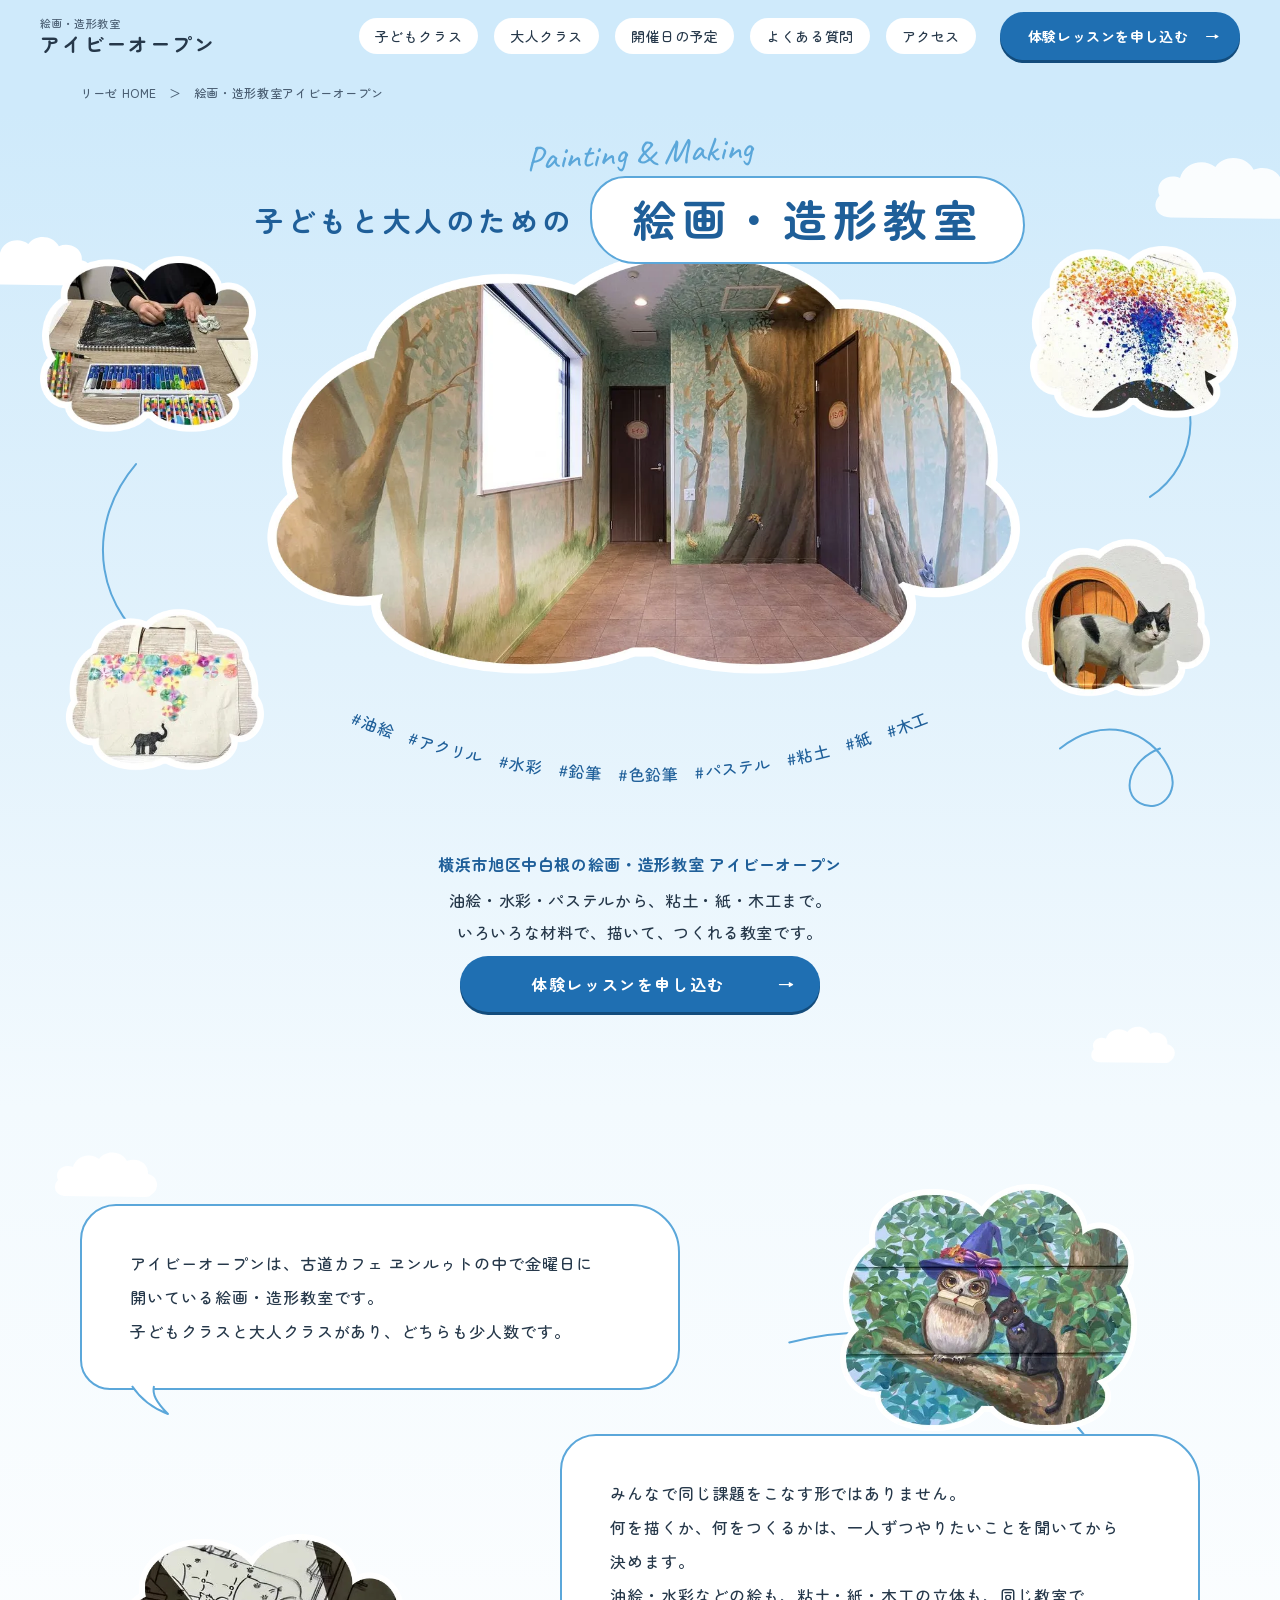
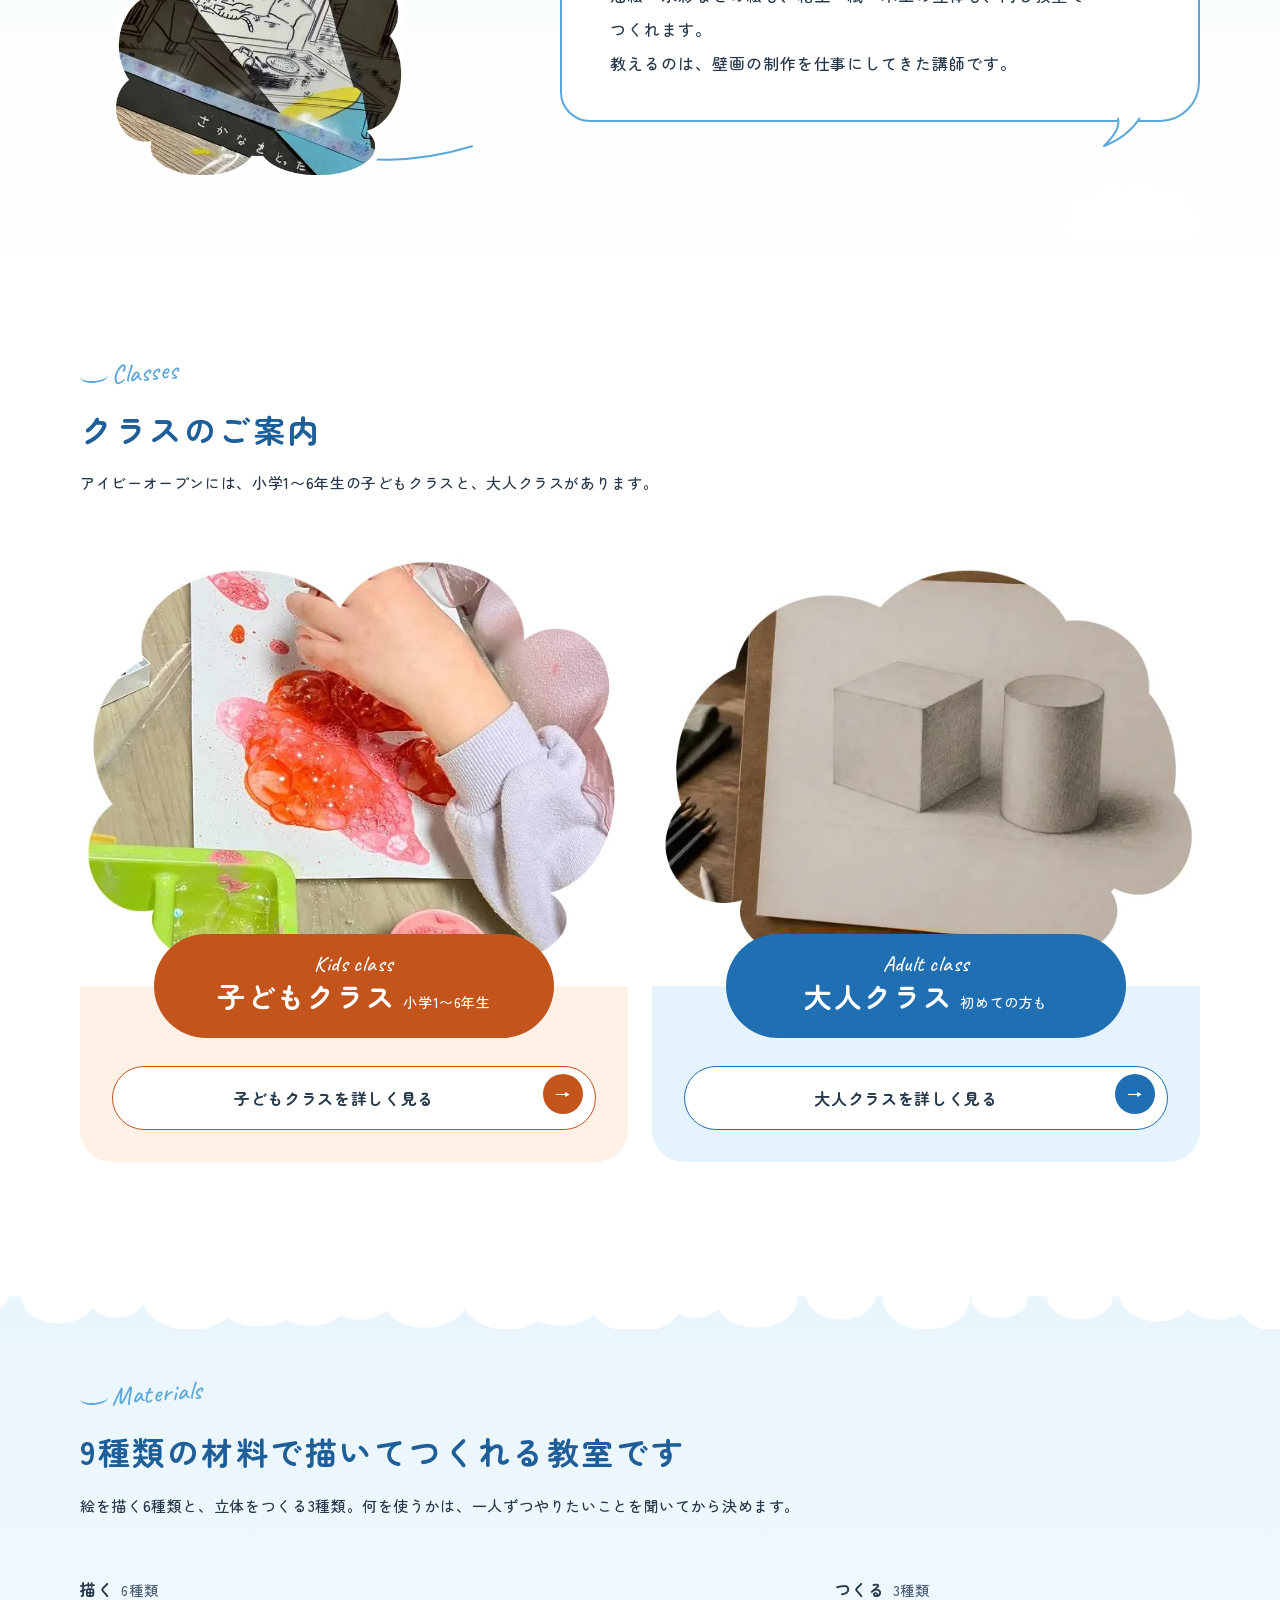
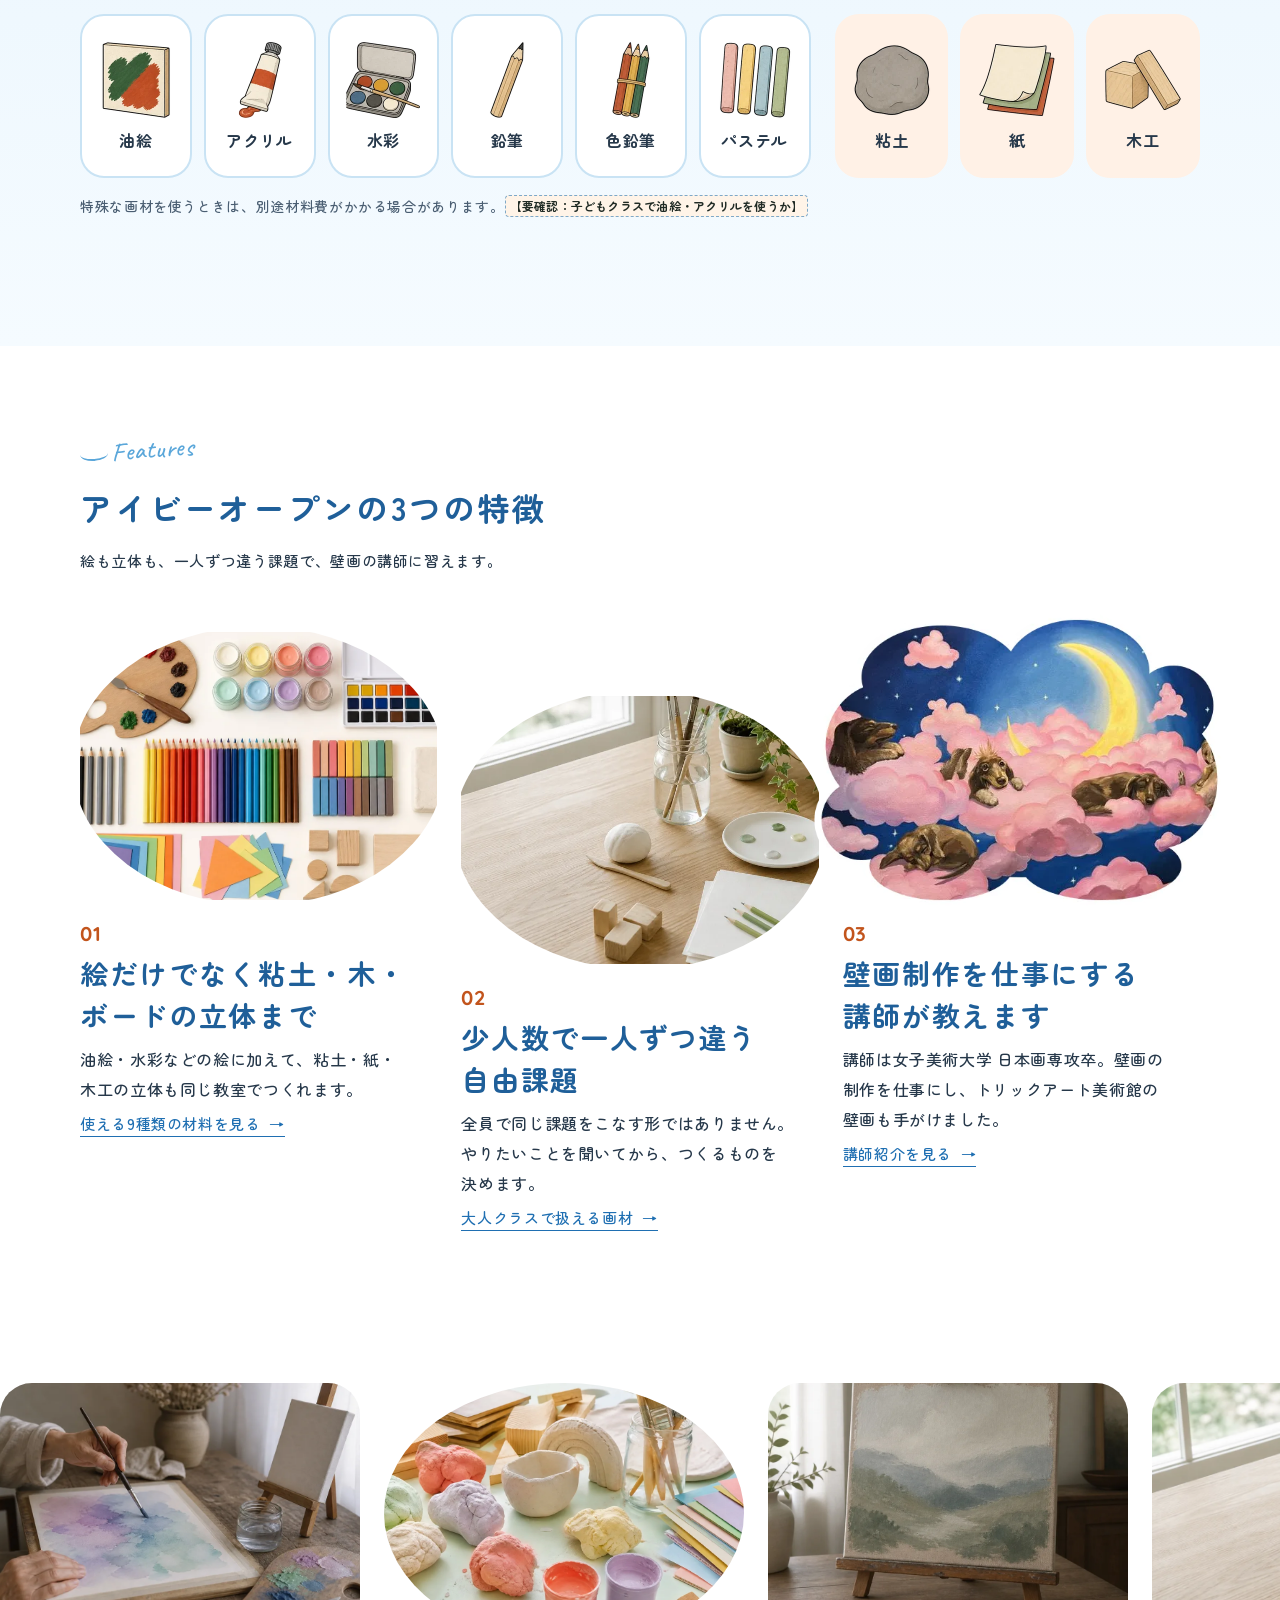
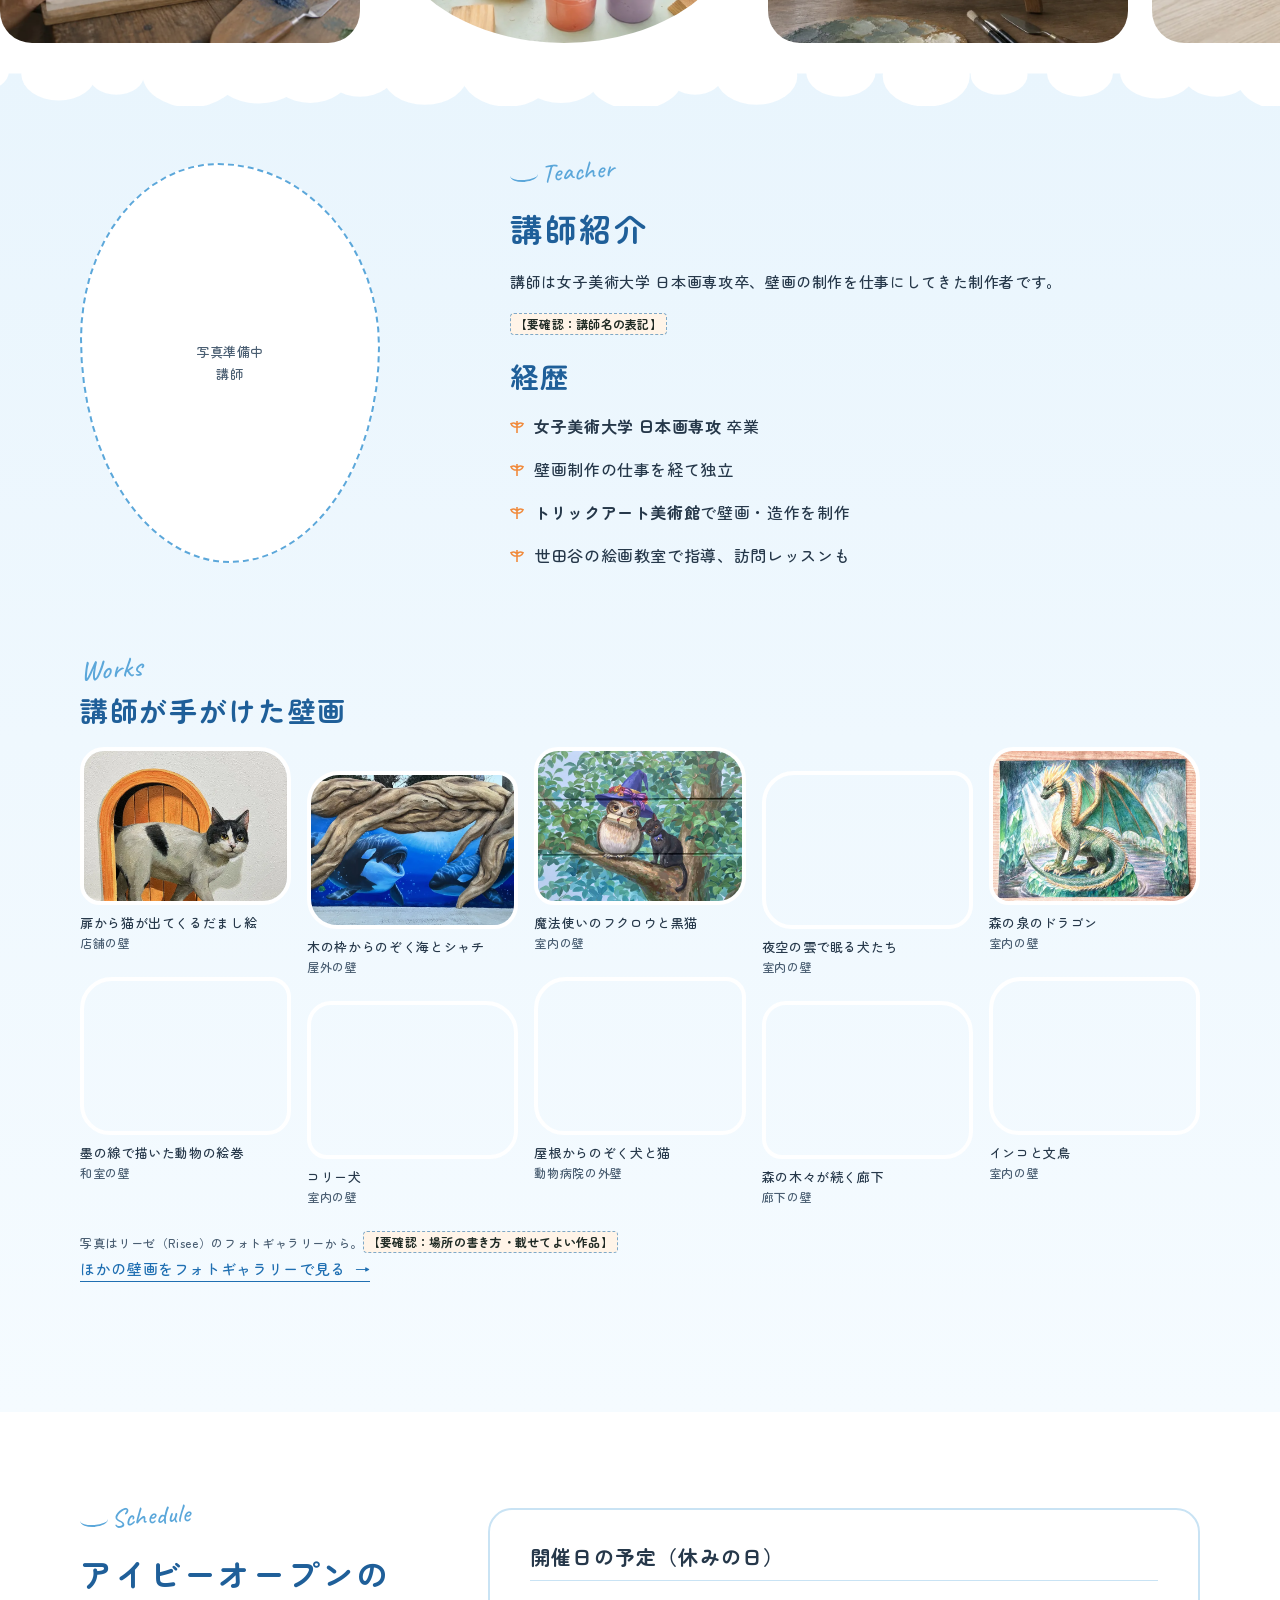
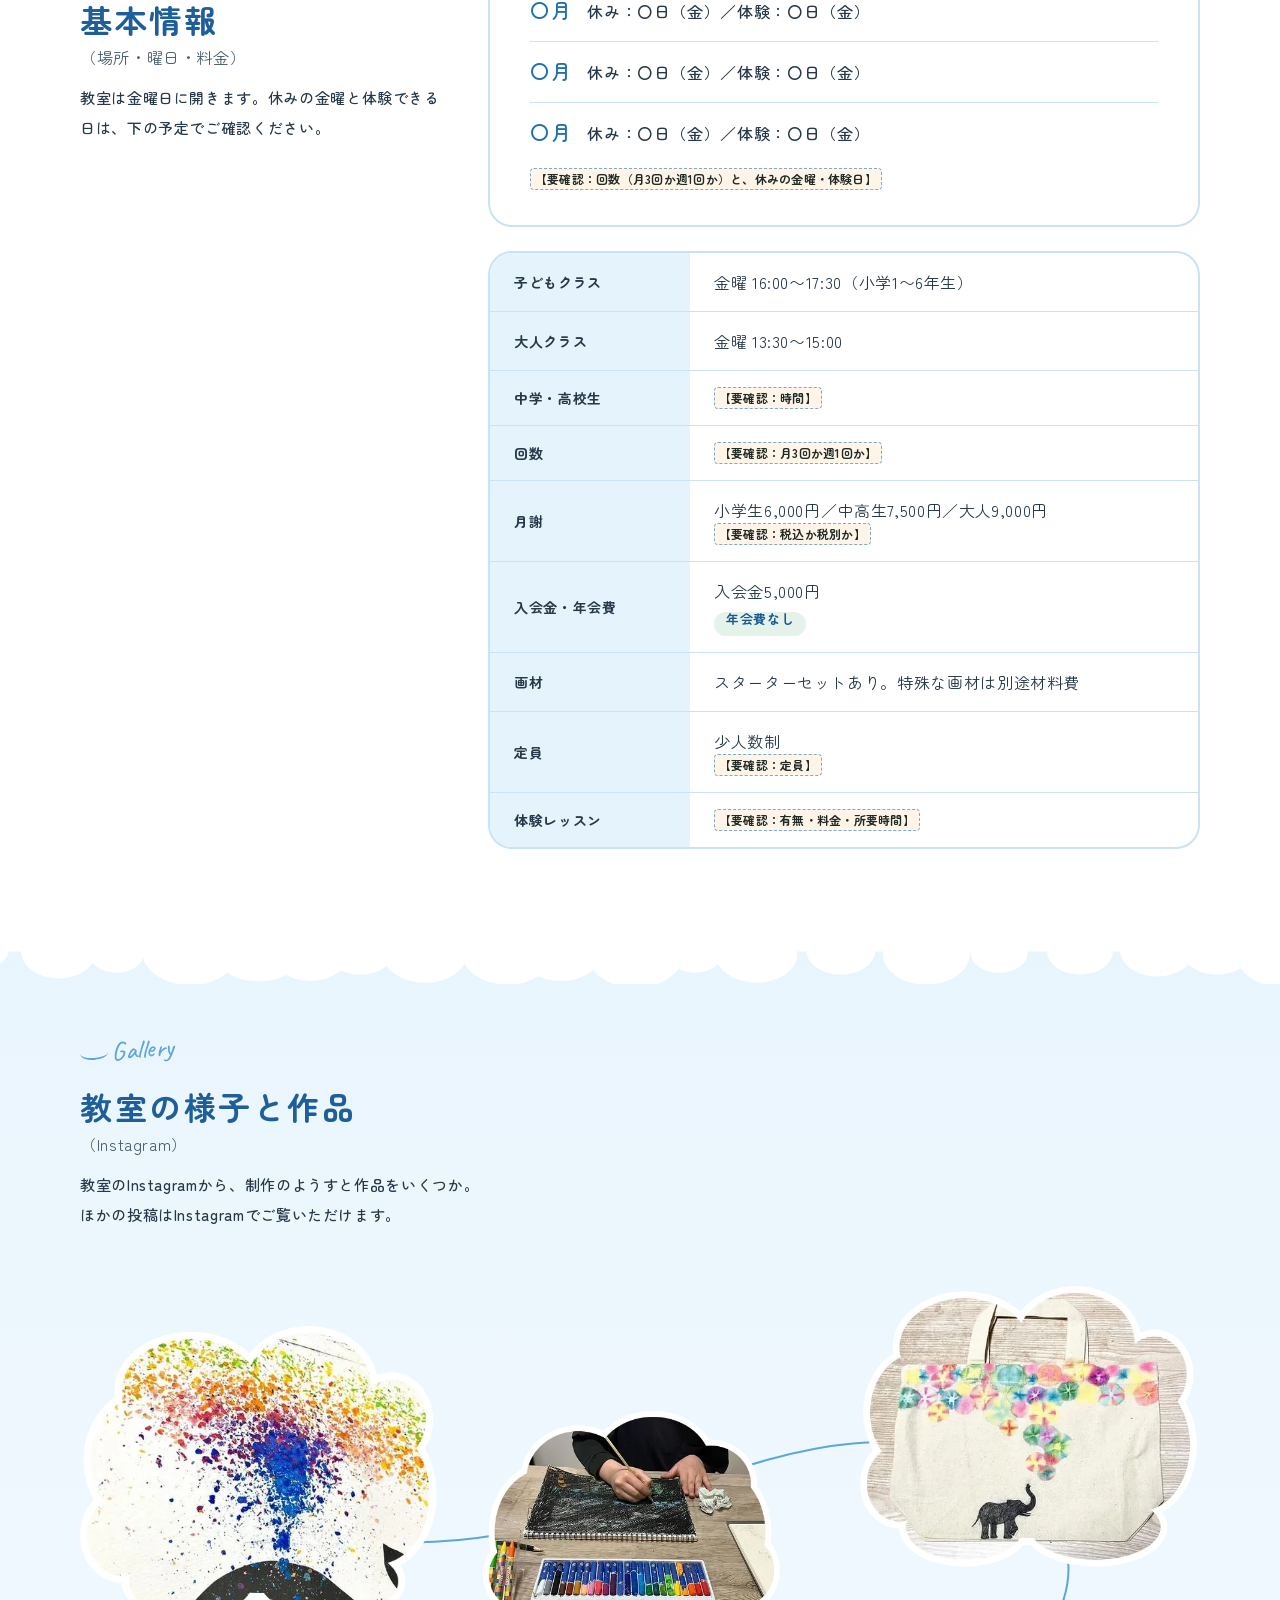
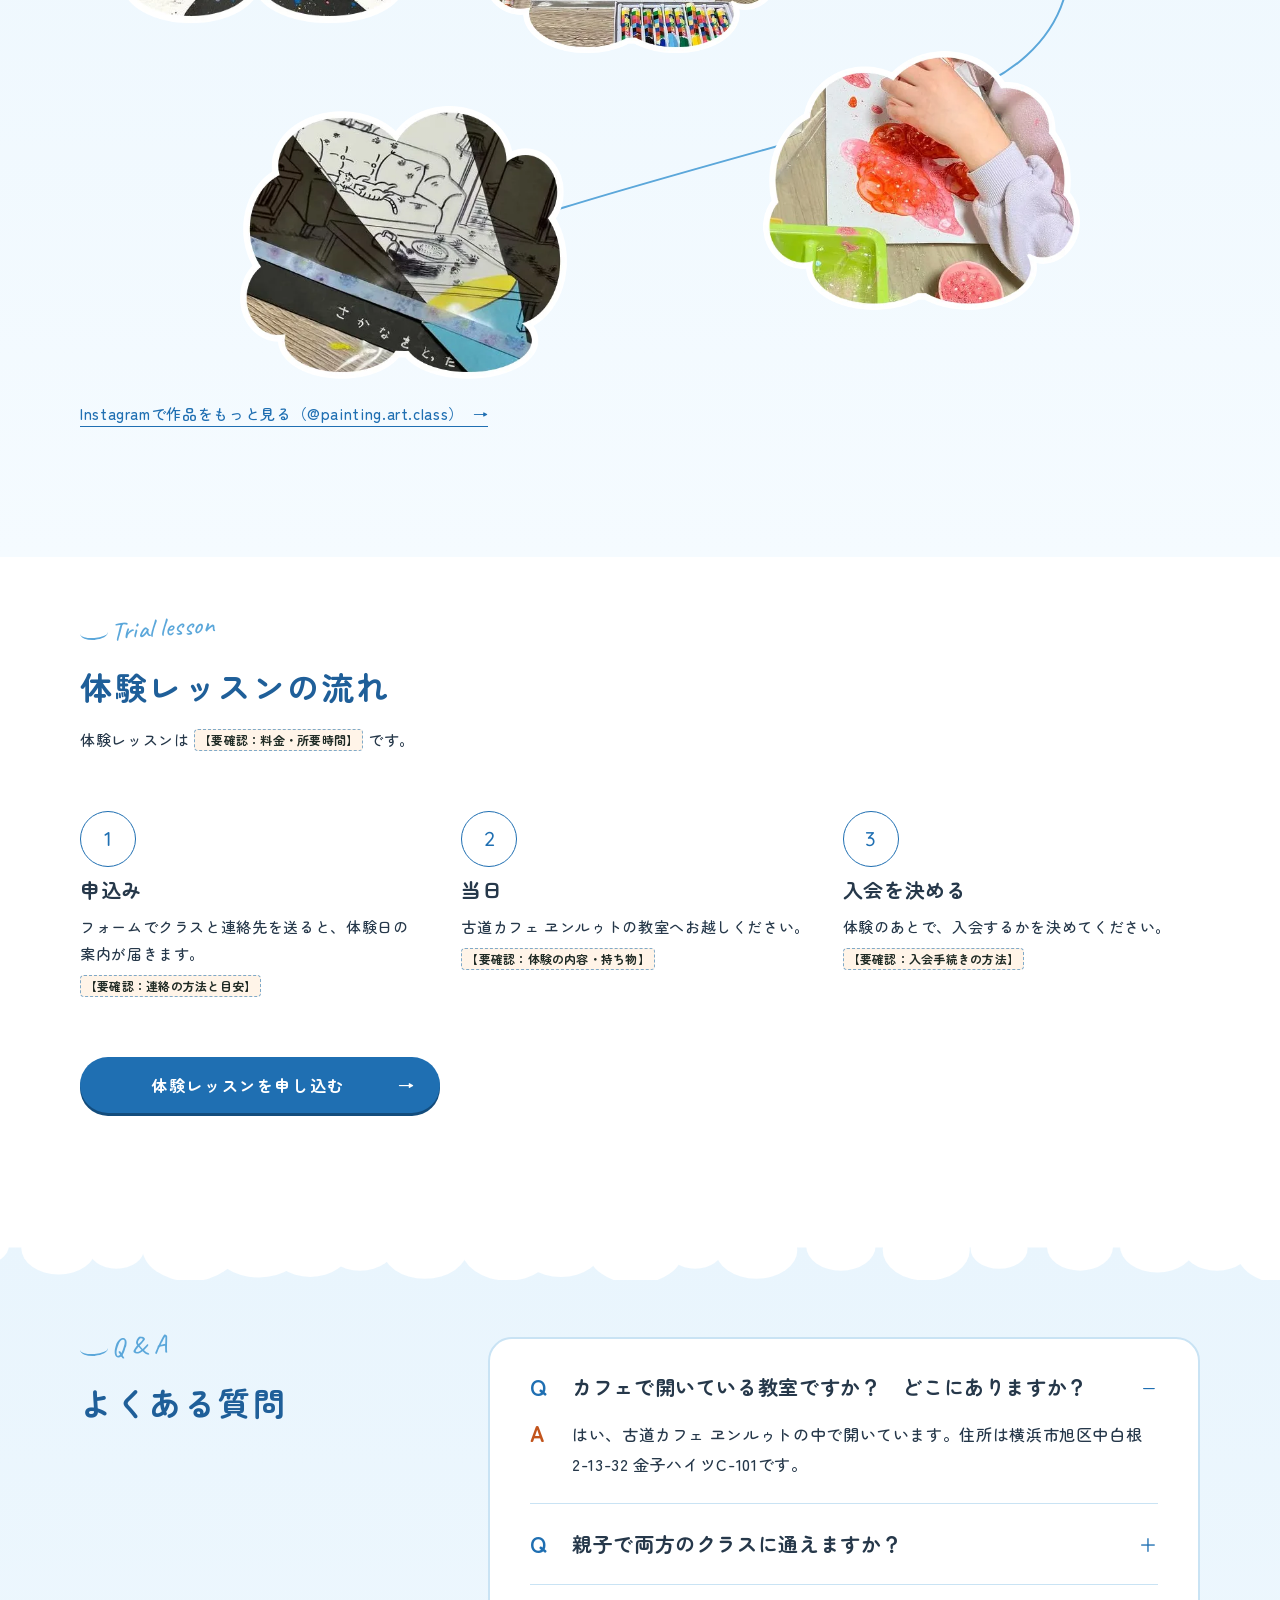
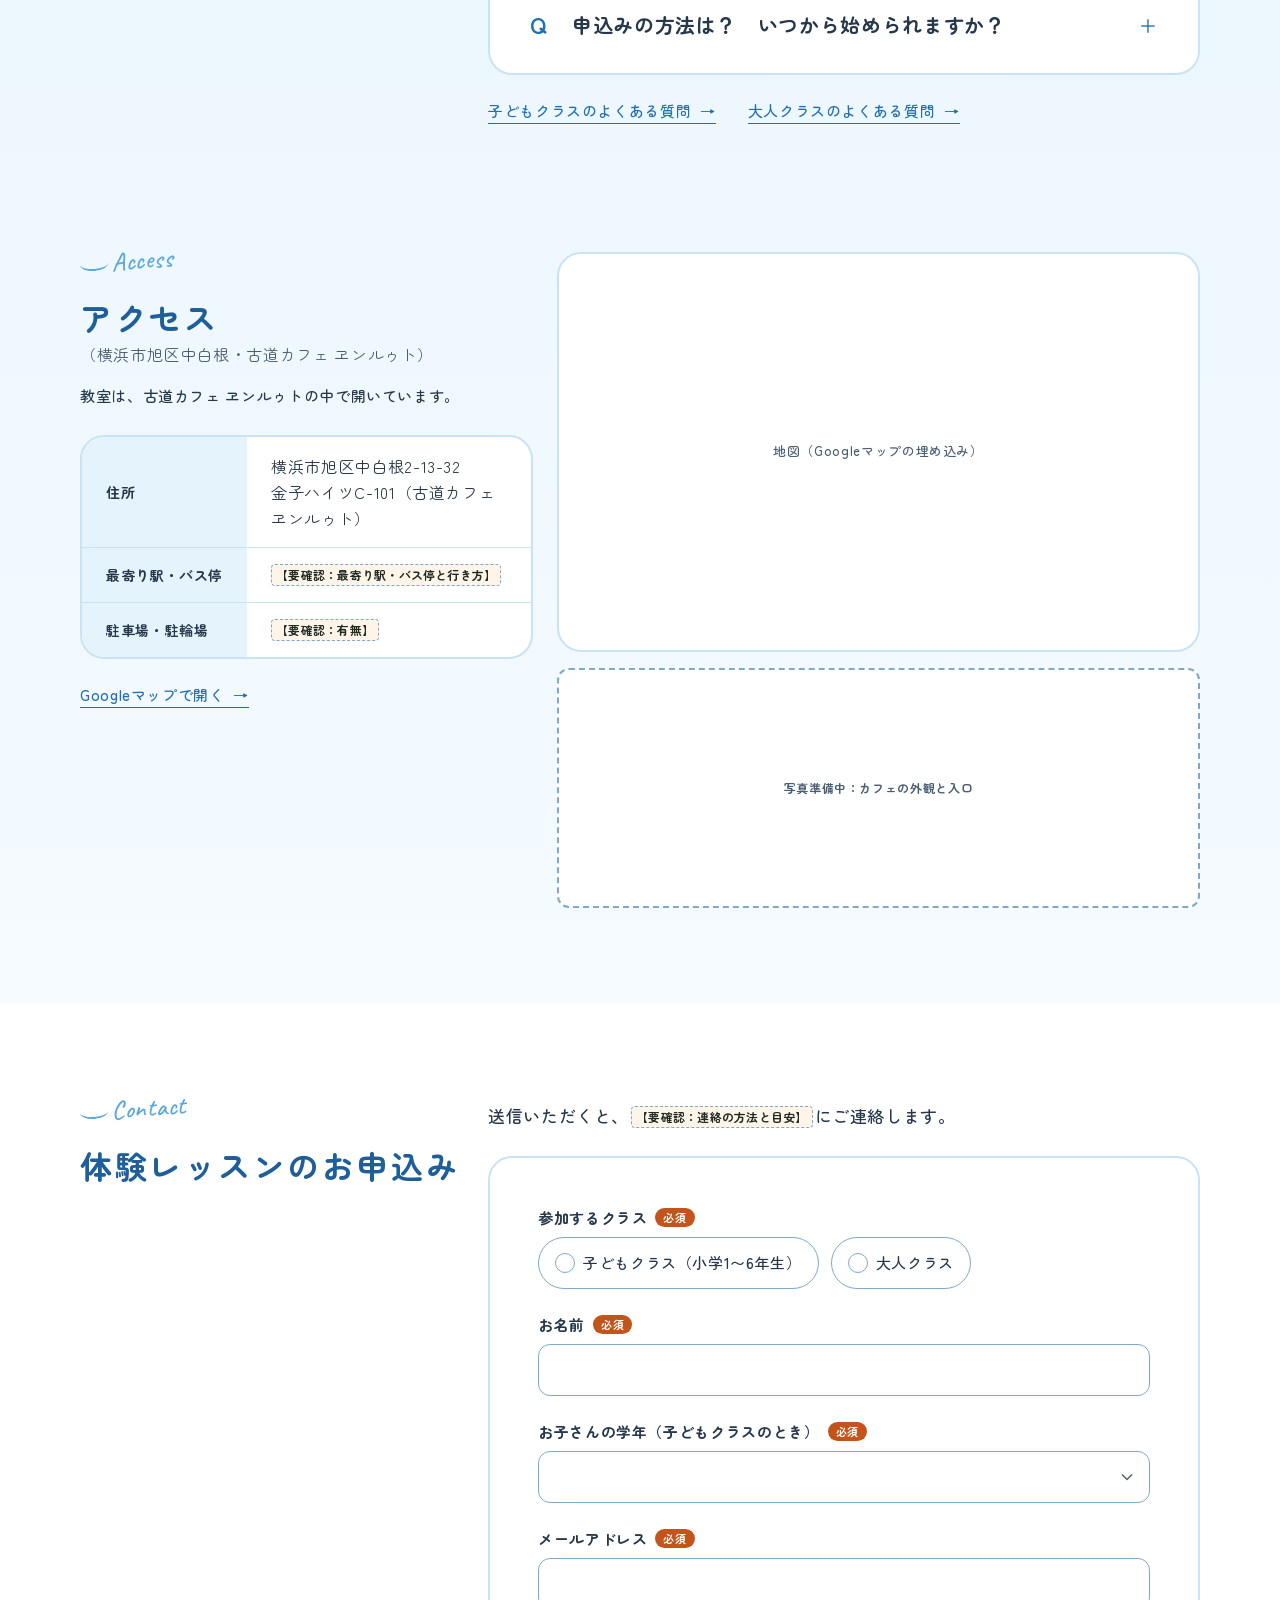
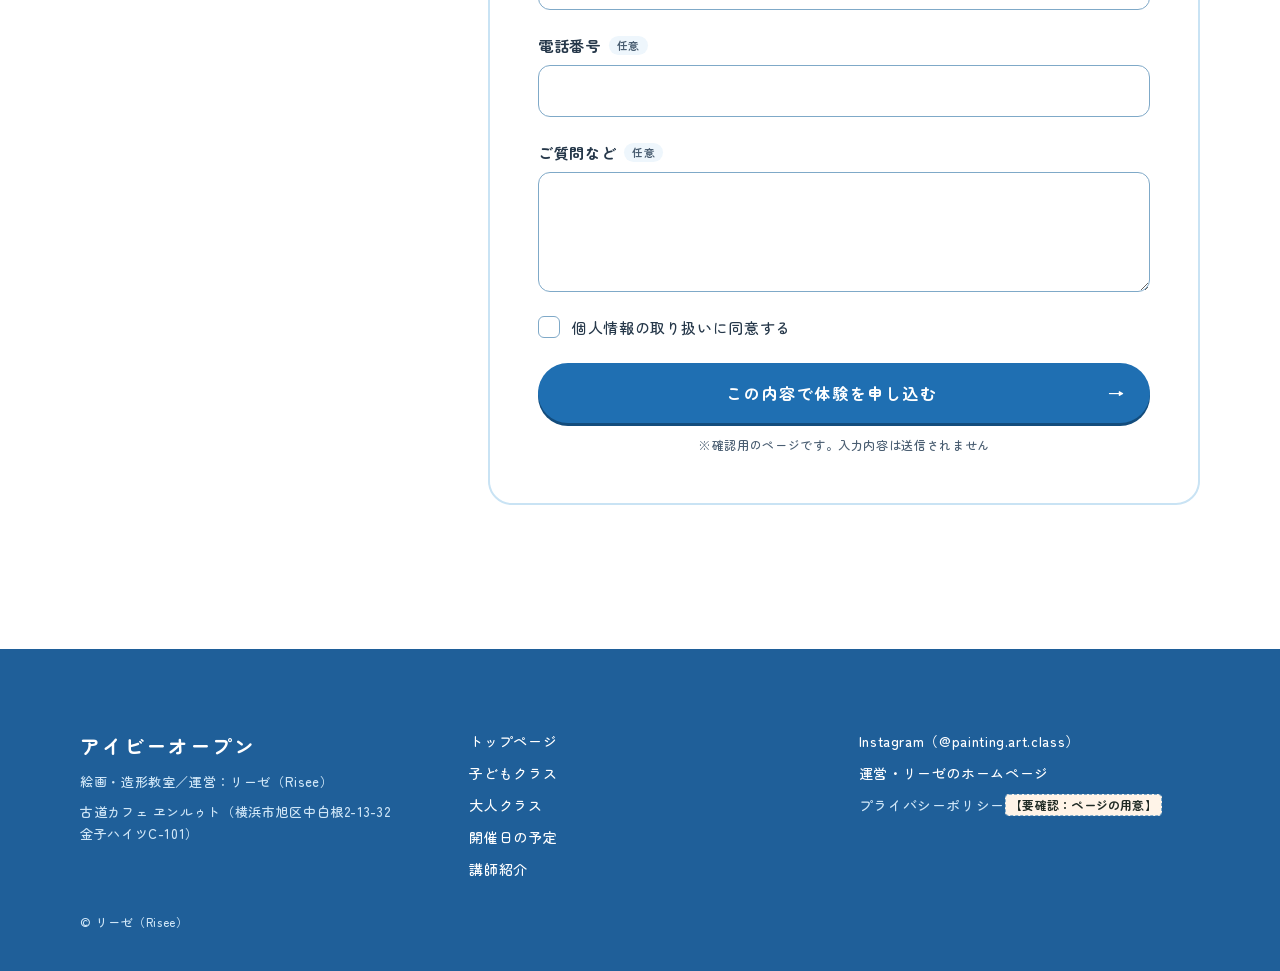
==== commit fec0395d: "TOPと大人ページを大人寄りに、子どもページを思いきり子どもっぽく作り替える - TOP：子ども向けのイラストを外し、空色のグラデーション・雲の形の写真・手描きの線・筆記体の英字・吹き出しで組み直す " ====
--- a/index.html
+++ b/index.html
@@ -9,9 +9,9 @@
 <link rel="icon" href="data:,">
 <link rel="preconnect" href="https://fonts.googleapis.com">
 <link rel="preconnect" href="https://fonts.gstatic.com" crossorigin>
-<link href="https://fonts.googleapis.com/css2?family=Quicksand:wght@500;700&family=Zen+Maru+Gothic:wght@500;700&display=swap" rel="stylesheet">
+<link href="https://fonts.googleapis.com/css2?family=Caveat:wght@500;600&family=Quicksand:wght@500;700&family=Zen+Maru+Gothic:wght@500;700&display=swap" rel="stylesheet">
 <link rel="stylesheet" href="assets/css/style.css?v=4">
-<link rel="stylesheet" href="assets/css/pop.css">
+<link rel="stylesheet" href="assets/css/pop.css?v=2">
 <script>
 (function(d){if(window.matchMedia&&matchMedia('(prefers-reduced-motion: reduce)').matches)return;d.classList.add('js-motion');try{var n=performance.getEntriesByType('navigation')[0];if(sessionStorage.getItem('ivy-intro')&&!(n&&n.type==='reload'))d.classList.add('intro-done')}catch(e){}setTimeout(function(){if(!window.ivyReady)d.classList.remove('js-motion')},2500)})(document.documentElement);
 </script>
@@ -48,12 +48,17 @@
 
 <main>
   <section class="pfv" id="top">
+    <img class="sky-cloud sky-cloud--1" src="assets/img/pop/sky-cloud.svg" alt=""><img class="sky-cloud sky-cloud--2" src="assets/img/pop/sky-cloud.svg" alt=""><img class="sky-cloud sky-cloud--3" src="assets/img/pop/sky-cloud.svg" alt="">
     <div class="pfv__stage">
-      <img class="dc pc" src="assets/img/pop/m-watercolor.webp" alt="" style="left:2%;top:24px;width:112px;transform:rotate(-8deg)"><img class="dc pc" src="assets/img/pop/m-clay.webp" alt="" style="left:74%;top:104px;width:64px"><img class="dc pc" src="assets/img/pop/m-colorpencil.webp" alt="" style="left:88%;top:72px;width:64px;transform:rotate(10deg)"><img class="dc pc" src="assets/img/pop/m-pastel.webp" alt="" style="left:77%;top:560px;width:64px;transform:rotate(-6deg)"><img class="dc pc" src="assets/img/pop/p-brush.webp" alt="" style="left:7%;top:200px;width:104px"><img class="dc pc" src="assets/img/pop/p-hand.webp" alt="" style="left:0%;top:420px;width:150px"><img class="dc pc" src="assets/img/pop/p-jump.webp" alt="" style="left:87%;top:220px;width:124px"><img class="dc pc" src="assets/img/pop/p-clay.webp" alt="" style="left:88%;top:470px;width:140px">
-      <img class="dc sp" src="assets/img/pop/m-pencil.webp" alt="" style="left:88%;top:-8px;width:32px;transform:rotate(20deg)"><img class="dc sp" src="assets/img/pop/p-brush.webp" alt="" style="left:0%;top:188px;width:52px"><img class="dc sp" src="assets/img/pop/p-jump.webp" alt="" style="left:85%;top:196px;width:56px">
+      <p class="pfv__script" aria-hidden="true">Painting &amp; Making</p>
       <p class="hero__catch pfv__catch"><span class="hero__pre">子どもと大人のための</span><span class="hero__main"><span class="pfv__bubble">絵画・造形教室</span></span></p>
-      <svg class="pfv__tags" viewBox="0 0 1200 640" aria-hidden="true"><path id="arcB" d="M250 490 Q600 670 950 490" fill="none"/><text text-anchor="middle"><textPath href="#arcB" startOffset="50%">#油絵　#アクリル　#水彩　#鉛筆　#色鉛筆　#パステル　#粘土　#紙　#木工</textPath></text></svg>
-      <div class="pfv__photo"><img src="assets/img/pop/fv-cloud.webp" width="1148" height="628" alt="机の左に水彩の絵、右に粘土の器と木片が並んだイメージ"></div>
+      <svg class="pfv__tags" viewBox="0 0 1200 640" aria-hidden="true"><path id="arcB" d="M250 520 Q600 690 950 520" fill="none"/><text text-anchor="middle"><textPath href="#arcB" startOffset="50%">#油絵　#アクリル　#水彩　#鉛筆　#色鉛筆　#パステル　#粘土　#紙　#木工</textPath></text></svg>
+      <svg class="pfv__line" viewBox="0 0 1200 640" preserveAspectRatio="none" aria-hidden="true"><path d="M96 300 C40 360 60 440 120 470"/><path d="M1104 180 C1170 230 1160 300 1110 330"/><path d="M1020 560 c40 -30 90 -20 110 20 c10 20 -10 40 -30 30 c-20 -10 -10 -40 20 -50"/></svg>
+      <div class="pfv__photo"><img src="assets/img/pop/fv2-main.webp" width="1148" height="668" alt="講師が描いた、森の木々が続く廊下の壁画"></div>
+      <figure class="pfv__s pfv__s1"><img src="assets/img/pop/fv2-s1.webp" width="320" height="260" alt="クレヨンの上を削って描くスクラッチアート"></figure>
+      <figure class="pfv__s pfv__s2"><img src="assets/img/pop/fv2-s2.webp" width="300" height="250" alt="花の模様と象を描いたトートバッグ"></figure>
+      <figure class="pfv__s pfv__s3"><img src="assets/img/pop/fv2-s3.webp" width="300" height="250" alt="くじらが色の粒を吹き上げる作品"></figure>
+      <figure class="pfv__s pfv__s4"><img src="assets/img/pop/fv2-s4.webp" width="280" height="240" alt="小さな扉から猫が出てくるだまし絵の壁画"></figure>
     </div>
     <div class="pfv__text">
       <h1>横浜市旭区中白根の絵画・造形教室 アイビーオープン</h1>
@@ -63,23 +68,40 @@
     </div>
   </section>
 
+  <section class="section msg" aria-label="教室について">
+    <img class="sky-cloud sky-cloud--4" src="assets/img/pop/sky-cloud.svg" alt=""><img class="sky-cloud sky-cloud--5" src="assets/img/pop/sky-cloud.svg" alt="">
+    <div class="wrap msg__wrap">
+      <div class="bubble bubble--l reveal reveal--up">
+        <p>アイビーオープンは、古道カフェ ヱンルゥトの中で金曜日に開いている絵画・造形教室です。<br>子どもクラスと大人クラスがあり、どちらも少人数です。</p>
+        <svg class="bubble__tail" viewBox="0 0 40 32" aria-hidden="true"><path d="M2 2 C10 14 22 24 38 30 C26 18 22 10 24 2"/></svg>
+      </div>
+      <figure class="msg__photo msg__photo--1 reveal reveal--up"><img src="assets/img/class/owl-cloud.webp" width="500" height="420" alt="講師が描いた、魔法使いのフクロウと黒猫の壁画" loading="lazy" decoding="async"></figure>
+      <figure class="msg__photo msg__photo--2 reveal reveal--up"><img src="assets/img/class/light-craft.webp" width="500" height="420" alt="透明なシートに描いた、ライトで映すクラフト" loading="lazy" decoding="async"></figure>
+      <div class="bubble bubble--r reveal reveal--up" style="--d:.12s">
+        <p>みんなで同じ課題をこなす形ではありません。<br>何を描くか、何をつくるかは、一人ずつやりたいことを聞いてから決めます。<br>油絵・水彩などの絵も、粘土・紙・木工の立体も、同じ教室でつくれます。<br>教えるのは、壁画の制作を仕事にしてきた講師です。</p>
+        <svg class="bubble__tail" viewBox="0 0 40 32" aria-hidden="true"><path d="M2 2 C10 14 22 24 38 30 C26 18 22 10 24 2"/></svg>
+      </div>
+      <svg class="msg__line" viewBox="0 0 1200 520" preserveAspectRatio="none" aria-hidden="true"><path d="M760 120 C900 90 1040 140 1100 230 C1150 310 1080 380 1000 380"/><path d="M420 470 C300 500 180 470 120 400"/></svg>
+    </div>
+  </section>
+
   <section class="section classes" id="classes">
-    <img class="dc pc" src="assets/img/pop/m-acrylic.webp" alt="" style="left:70%;top:48px;width:56px;transform:rotate(18deg)"><img class="dc pc" src="assets/img/pop/p-paper.webp" alt="" style="left:82%;top:40px;width:180px"><img class="dc sp" src="assets/img/pop/m-acrylic.webp" alt="" style="left:84%;top:16px;width:36px;transform:rotate(18deg)">
+    
     <div class="wrap">
       <div class="sec-head reveal">
-        <p class="label" aria-hidden="true">CLASSES</p>
+        <p class="label" aria-hidden="true">Classes</p>
         <h2>クラスのご案内</h2>
         <p class="lead">アイビーオープンには、小学1〜6年生の子どもクラスと、大人クラスがあります。</p>
       </div>
       <div class="panels">
         <article class="panel panel--kids reveal reveal--up">
-          <div class="panel__img pop-cloud"><img src="assets/img/pop/kids-cloud.webp" width="660" height="520" alt="白いエプロンと筆、粘土、バケツが置かれた机のイメージ" loading="lazy" decoding="async"></div>
-          <div class="panel__name"><span class="panel__en" aria-hidden="true">KIDS CLASS</span><div class="panel__row"><h3>子どもクラス</h3><span>小学1〜6年生</span></div></div>
+          <div class="panel__img pop-cloud"><img src="assets/img/pop/kids2-cloud.webp" width="660" height="520" alt="絵の具で紙に模様をつけているところ" loading="lazy" decoding="async"></div>
+          <div class="panel__name"><span class="panel__en" aria-hidden="true">Kids class</span><div class="panel__row"><h3>子どもクラス</h3><span>小学1〜6年生</span></div></div>
           <div class="panel__body"><a class="choice choice--kids" href="kids/">子どもクラスを詳しく見る</a></div>
         </article>
         <article class="panel panel--adult reveal reveal--up" style="--d:.12s">
-          <div class="panel__img pop-cloud"><img src="assets/img/pop/adult-cloud.webp" width="660" height="520" alt="立方体と円柱を鉛筆で描いたスケッチのイメージ" loading="lazy" decoding="async"></div>
-          <div class="panel__name"><span class="panel__en" aria-hidden="true">ADULT CLASS</span><div class="panel__row"><h3>大人クラス</h3><span>初めての方も</span></div></div>
+          <div class="panel__img pop-cloud"><img src="assets/img/pop/adult2-cloud.webp" width="660" height="520" alt="立方体と円柱を鉛筆で描いたスケッチのイメージ" loading="lazy" decoding="async"></div>
+          <div class="panel__name"><span class="panel__en" aria-hidden="true">Adult class</span><div class="panel__row"><h3>大人クラス</h3><span>初めての方も</span></div></div>
           <div class="panel__body"><a class="choice choice--adult" href="adult/">大人クラスを詳しく見る</a></div>
         </article>
       </div>
@@ -87,10 +109,10 @@
   </section>
 
   <section class="section materials-top" id="materials">
-    <img class="cedge" src="assets/img/pop/cloud-edge.svg" alt=""><img class="dc pc" src="assets/img/pop/d-palette.webp" alt="" style="left:84%;top:96px;width:120px;transform:rotate(8deg)"><img class="dc sp" src="assets/img/pop/d-palette.webp" alt="" style="left:78%;top:64px;width:64px;transform:rotate(8deg)">
+    <img class="cedge" src="assets/img/pop/cloud-edge.svg" alt="">
     <div class="wrap">
       <div class="sec-head reveal">
-        <p class="label" aria-hidden="true">MATERIALS</p>
+        <p class="label" aria-hidden="true">Materials</p>
         <h2>9種類の材料で描いて<br class="sp-only">つくれる教室です</h2>
         <p class="lead">絵を描く6種類と、立体をつくる3種類。何を使うかは、一人ずつやりたいことを聞いてから決めます。</p>
       </div>
@@ -103,10 +125,10 @@
   </section>
 
   <section class="section features" id="features">
-    <img class="dc pc" src="assets/img/pop/p-jump.webp" alt="" style="left:86%;top:48px;width:120px"><img class="dc pc" src="assets/img/pop/m-pencil.webp" alt="" style="left:30%;top:56px;width:40px;transform:rotate(30deg)"><img class="dc sp" src="assets/img/pop/p-jump.webp" alt="" style="left:80%;top:16px;width:64px">
+    
     <div class="wrap">
       <div class="sec-head reveal">
-        <p class="label" aria-hidden="true">FEATURES</p>
+        <p class="label" aria-hidden="true">Features</p>
         <h2>アイビーオープンの<br class="sp-only">3つの特徴</h2>
         <p class="lead">絵も立体も、一人ずつ違う課題で、壁画の講師に習えます。</p>
       </div>
@@ -127,7 +149,7 @@
           <a class="tlink" href="adult/#materials">大人クラスで扱える画材</a>
         </article>
         <article class="card">
-          <div class="ph ph--ellipse ph--empty reveal reveal--ellipse">写真準備中<br>講師が手がけた壁画</div>
+          <div class="ph ph--cloud reveal reveal--up"><img src="assets/img/pop/feat3-cloud.webp" width="580" height="420" alt="講師が描いた、夜空の雲の上で犬が眠る壁画" loading="lazy" decoding="async"></div>
           <p class="card__no" aria-hidden="true">03</p>
           <h3>壁画制作を仕事にする講師が教えます</h3>
           <p class="card__text">講師は女子美術大学 日本画専攻卒。壁画の制作を仕事にし、トリックアート美術館の壁画も手がけました。</p>
@@ -140,15 +162,15 @@
   <div class="loop" aria-hidden="true"><ul class="loop__track"><li><img src="assets/img/watercolor-hands.webp" alt="" loading="lazy" decoding="async"></li><li><img src="assets/img/clay-materials.webp" alt="" loading="lazy" decoding="async"></li><li><img src="assets/img/oil-canvas-easel.webp" alt="" loading="lazy" decoding="async"></li><li><img src="assets/img/desk-brushes-clay.webp" alt="" loading="lazy" decoding="async"></li><li><img src="assets/img/pencil-sketch.webp" alt="" loading="lazy" decoding="async"></li><li><img src="assets/img/wood-board-sculpture.webp" alt="" loading="lazy" decoding="async"></li><li><img src="assets/img/still-life.webp" alt="" loading="lazy" decoding="async"></li><li><img src="assets/img/art-materials.webp" alt="" loading="lazy" decoding="async"></li><li><img src="assets/img/watercolor-hands.webp" alt="" loading="lazy" decoding="async"></li><li><img src="assets/img/clay-materials.webp" alt="" loading="lazy" decoding="async"></li><li><img src="assets/img/oil-canvas-easel.webp" alt="" loading="lazy" decoding="async"></li><li><img src="assets/img/desk-brushes-clay.webp" alt="" loading="lazy" decoding="async"></li><li><img src="assets/img/pencil-sketch.webp" alt="" loading="lazy" decoding="async"></li><li><img src="assets/img/wood-board-sculpture.webp" alt="" loading="lazy" decoding="async"></li><li><img src="assets/img/still-life.webp" alt="" loading="lazy" decoding="async"></li><li><img src="assets/img/art-materials.webp" alt="" loading="lazy" decoding="async"></li></ul></div>
 
   <section class="section teacher teacher--soft" id="teacher">
-    <img class="cedge" src="assets/img/pop/cloud-edge.svg" alt=""><img class="dc pc" src="assets/img/pop/p-sketch.webp" alt="" style="left:86%;top:120px;width:150px"><img class="dc pc" src="assets/img/pop/m-paper.webp" alt="" style="left:3%;top:70%;width:112px;transform:rotate(-6deg)"><img class="dc sp" src="assets/img/pop/p-sketch.webp" alt="" style="left:76%;top:72px;width:80px">
+    <img class="cedge" src="assets/img/pop/cloud-edge.svg" alt="">
     <div class="wrap teacher__grid">
       <div class="teacher__photo">
         
-        <div class="ph ph--ellipse ph--empty reveal reveal--ellipse">写真準備中<br>講師（縦長の楕円。頭の上・左右に余白）</div>
+        <div class="ph ph--cloudempty reveal reveal--up">写真準備中<br>講師</div>
       </div>
       <div class="teacher__body">
         <div class="sec-head sec-head--flush reveal">
-        <p class="label" aria-hidden="true">TEACHER</p>
+        <p class="label" aria-hidden="true">Teacher</p>
         <h2>講師紹介</h2>
         <p class="lead">講師は女子美術大学 日本画専攻卒、壁画の制作を仕事にしてきた制作者です。</p>
       </div>
@@ -160,19 +182,27 @@
           <li><strong>トリックアート美術館</strong>で壁画・造作を制作</li>
           <li>世田谷の絵画教室で指導、訪問レッスンも</li>
         </ul>
-        <div class="ph ph--box ph--empty mural">写真準備中：講師が手がけた壁画</div>
-        <a class="tlink">講師の壁画の制作実績を見る</a>
+        
+      </div>
+    </div>
+    <div class="wrap"><div class="works" id="works">
+          <p class="works__script" aria-hidden="true">Works</p>
+          <h3 class="h3-sec">講師が手がけた壁画</h3>
+          <ul class="works__list"><li class="works__item reveal reveal--up" style="--d:0s"><figure><img src="assets/img/works/cat-door.webp" width="720" height="540" alt="講師の壁画：扉から猫が出てくるだまし絵" loading="lazy" decoding="async"><figcaption>扉から猫が出てくるだまし絵<span>店舗の壁</span></figcaption></figure></li><li class="works__item reveal reveal--up" style="--d:0.08s"><figure><img src="assets/img/works/sea.webp" width="720" height="540" alt="講師の壁画：木の枠からのぞく海とシャチ" loading="lazy" decoding="async"><figcaption>木の枠からのぞく海とシャチ<span>屋外の壁</span></figcaption></figure></li><li class="works__item reveal reveal--up" style="--d:0.16s"><figure><img src="assets/img/works/owl.webp" width="720" height="540" alt="講師の壁画：魔法使いのフクロウと黒猫" loading="lazy" decoding="async"><figcaption>魔法使いのフクロウと黒猫<span>室内の壁</span></figcaption></figure></li><li class="works__item reveal reveal--up" style="--d:0.24s"><figure><img src="assets/img/works/night-sky.webp" width="720" height="540" alt="講師の壁画：夜空の雲で眠る犬たち" loading="lazy" decoding="async"><figcaption>夜空の雲で眠る犬たち<span>室内の壁</span></figcaption></figure></li><li class="works__item reveal reveal--up" style="--d:0.32s"><figure><img src="assets/img/works/dragon.webp" width="720" height="540" alt="講師の壁画：森の泉のドラゴン" loading="lazy" decoding="async"><figcaption>森の泉のドラゴン<span>室内の壁</span></figcaption></figure></li><li class="works__item reveal reveal--up" style="--d:0s"><figure><img src="assets/img/works/ink.webp" width="720" height="540" alt="講師の壁画：墨の線で描いた動物の絵巻" loading="lazy" decoding="async"><figcaption>墨の線で描いた動物の絵巻<span>和室の壁</span></figcaption></figure></li><li class="works__item reveal reveal--up" style="--d:0.08s"><figure><img src="assets/img/works/collie.webp" width="720" height="540" alt="講師の壁画：コリー犬" loading="lazy" decoding="async"><figcaption>コリー犬<span>室内の壁</span></figcaption></figure></li><li class="works__item reveal reveal--up" style="--d:0.16s"><figure><img src="assets/img/works/clinic.webp" width="720" height="540" alt="講師の壁画：屋根からのぞく犬と猫" loading="lazy" decoding="async"><figcaption>屋根からのぞく犬と猫<span>動物病院の外壁</span></figcaption></figure></li><li class="works__item reveal reveal--up" style="--d:0.24s"><figure><img src="assets/img/works/forest.webp" width="720" height="540" alt="講師の壁画：森の木々が続く廊下" loading="lazy" decoding="async"><figcaption>森の木々が続く廊下<span>廊下の壁</span></figcaption></figure></li><li class="works__item reveal reveal--up" style="--d:0.32s"><figure><img src="assets/img/works/birds.webp" width="720" height="540" alt="講師の壁画：インコと文鳥" loading="lazy" decoding="async"><figcaption>インコと文鳥<span>室内の壁</span></figcaption></figure></li></ul>
+          <p class="works__note">写真はリーゼ（Risee）のフォトギャラリーから。<span class="tbc">【要確認：場所の書き方・載せてよい作品】</span></p>
+        
+        <a class="tlink" href="https://artewald.com/photogallery/" target="_blank" rel="noopener">ほかの壁画をフォトギャラリーで見る<span class="vh">（新しいタブで開きます）</span></a>
       </div>
     </div>
   </section>
 
   <section class="section band" id="schedule">
-    <img class="dc pc" src="assets/img/pop/p-easel.webp" alt="" style="left:88%;top:96px;width:140px"><img class="dc pc" src="assets/img/pop/m-wood.webp" alt="" style="left:3%;top:82%;width:112px"><img class="dc sp" src="assets/img/pop/m-paper.webp" alt="" style="left:80%;top:32px;width:56px;transform:rotate(6deg)">
+    
     
     
     <div class="wrap split" id="info">
       <div class="sec-head reveal">
-        <p class="label" aria-hidden="true">SCHEDULE</p>
+        <p class="label" aria-hidden="true">Schedule</p>
         <h2><span>アイビーオープンの<br class="sp-only">基本情報</span><span class="h2__sub">（場所・曜日・料金）</span></h2>
         <p class="lead">教室は金曜日に開きます。休みの金曜と体験できる日は、下の予定でご確認ください。</p>
       </div>
@@ -204,23 +234,26 @@
   </section>
 
   <section class="section insta" id="gallery">
-    <img class="cedge" src="assets/img/pop/cloud-edge.svg" alt=""><img class="dc pc" src="assets/img/pop/m-watercolor.webp" alt="" style="left:82%;top:96px;width:128px;transform:rotate(6deg)"><img class="dc pc" src="assets/img/pop/p-crayon.webp" alt="" style="left:76%;top:86%;width:170px"><img class="dc sp" src="assets/img/pop/m-watercolor.webp" alt="" style="left:78%;top:64px;width:64px;transform:rotate(6deg)">
+    <img class="cedge" src="assets/img/pop/cloud-edge.svg" alt="">
     <div class="wrap">
       <div class="sec-head reveal">
-        <p class="label" aria-hidden="true">GALLERY</p>
+        <p class="label" aria-hidden="true">Gallery</p>
         <h2><span>教室の様子と作品</span><span class="h2__sub">（Instagram）</span></h2>
-        <p class="lead">教室のInstagramに、作品と教室の様子を載せています。</p>
-      </div>
-      <ul class="pop-ig"><li><img src="assets/img/pop/ig-DW8O9e0EUUl.webp" width="640" height="640" alt="教室のInstagramの投稿写真"></li><li><img src="assets/img/pop/ig-DWDwP9JEXnP.webp" width="640" height="640" alt="教室のInstagramの投稿写真"></li><li><img src="assets/img/pop/ig-DUj7gafEeFJ.webp" width="640" height="640" alt="教室のInstagramの投稿写真"></li></ul>
+        <p class="lead">教室のInstagramから、制作のようすと作品をいくつか。<br>ほかの投稿はInstagramでご覧いただけます。</p>
+      </div>
+      <div class="scene">
+        <svg class="scene__line" viewBox="0 0 1200 760" preserveAspectRatio="none" aria-hidden="true"><path d="M150 210 C260 330 420 300 560 260 S860 120 1010 230 C1100 300 1060 430 940 470 S640 560 520 600 C430 630 330 640 250 600"/></svg>
+        <ul class="scene__list"><li class="scene__item scene__item--1 reveal reveal--up"><img src="assets/img/class/whale.webp" width="500" height="420" alt="くじらが色の粒を吹き上げる作品" loading="lazy" decoding="async"></li><li class="scene__item scene__item--2 reveal reveal--up"><img src="assets/img/class/scratch.webp" width="500" height="420" alt="クレヨンの上を削って描くスクラッチアート" loading="lazy" decoding="async"></li><li class="scene__item scene__item--3 reveal reveal--up"><img src="assets/img/class/tote.webp" width="500" height="420" alt="花の模様と象を描いたトートバッグ" loading="lazy" decoding="async"></li><li class="scene__item scene__item--4 reveal reveal--up"><img src="assets/img/class/color-water.webp" width="500" height="420" alt="絵の具で紙に模様をつけているところ" loading="lazy" decoding="async"></li><li class="scene__item scene__item--5 reveal reveal--up"><img src="assets/img/class/light-craft.webp" width="500" height="420" alt="透明なシートに描いた、ライトで映すクラフト" loading="lazy" decoding="async"></li></ul>
+      </div>
       <a class="tlink" href="https://www.instagram.com/painting.art.class/" target="_blank" rel="noopener">Instagramで作品をもっと見る（@painting.art.class）<span class="vh">（新しいタブで開きます）</span></a>
     </div>
   </section>
 
   <section class="section trial" id="trial">
-    <img class="dc pc" src="assets/img/pop/p-wood.webp" alt="" style="left:84%;top:72px;width:150px"><img class="dc pc" src="assets/img/pop/m-oil.webp" alt="" style="left:40%;top:48px;width:80px;transform:rotate(-6deg)"><img class="dc sp" src="assets/img/pop/p-wood.webp" alt="" style="left:76%;top:16px;width:80px">
+    
     <div class="wrap">
       <div class="sec-head reveal">
-        <p class="label" aria-hidden="true">TRIAL</p>
+        <p class="label" aria-hidden="true">Trial lesson</p>
         <h2>体験レッスンの流れ</h2>
         <p class="lead">体験レッスンは <span class="tbc">【要確認：料金・所要時間】</span> です。</p>
       </div>
@@ -251,11 +284,11 @@
   </section>
 
   <section class="section soft" id="faq">
-    <img class="cedge" src="assets/img/pop/cloud-edge.svg" alt=""><img class="dc pc" src="assets/img/pop/m-clay.webp" alt="" style="left:84%;top:120px;width:112px"><img class="dc pc" src="assets/img/pop/p-hand.webp" alt="" style="left:88%;top:62%;width:130px"><img class="dc sp" src="assets/img/pop/m-clay.webp" alt="" style="left:80%;top:48px;width:56px">
+    <img class="cedge" src="assets/img/pop/cloud-edge.svg" alt="">
     
     <div class="wrap split">
       <div class="sec-head reveal">
-        <p class="label" aria-hidden="true">FAQ</p>
+        <p class="label" aria-hidden="true">Q &amp; A</p>
         <h2>よくある質問<span class="sp-only">（教室全体）</span></h2>
       </div>
       <div>
@@ -284,7 +317,7 @@
       <div class="access__grid">
         <div>
           <div class="sec-head sec-head--access reveal">
-        <p class="label" aria-hidden="true">ACCESS</p>
+        <p class="label" aria-hidden="true">Access</p>
         <h2><span>アクセス</span><span class="h2__sub">（横浜市旭区中白根・古道カフェ ヱンルゥト）</span></h2>
         <p class="lead">教室は、古道カフェ ヱンルゥトの中で開いています。</p>
       </div>
@@ -306,12 +339,12 @@
   </section>
 
   <section class="section apply" id="apply">
-    <img class="dc pc" src="assets/img/pop/p-paper.webp" alt="" style="left:4%;top:72%;width:200px"><img class="dc pc" src="assets/img/pop/m-colorpencil.webp" alt="" style="left:90%;top:112px;width:56px;transform:rotate(10deg)"><img class="dc sp" src="assets/img/pop/m-pastel.webp" alt="" style="left:84%;top:32px;width:40px;transform:rotate(-6deg)">
+    
     
     
     <div class="wrap split">
       <div class="sec-head reveal">
-        <p class="label" aria-hidden="true">APPLY</p>
+        <p class="label" aria-hidden="true">Contact</p>
         <h2>体験レッスンのお申込み</h2>
       </div>
       <div>
--- a/assets/css/pop.css
+++ b/assets/css/pop.css
@@ -31,12 +31,12 @@
 .label::before { width: 16px; height: 16px; border-radius: 50%; background: var(--orange); }
 
 /* セクションの地：空色と白を交互に */
-#materials, #teacher, #gallery, #faq { background: var(--sky); }
-#classes, #features, #schedule, #trial, #apply { background: #fff; }
+body:not([data-theme]) :is(#materials, #teacher, #gallery, #faq) { background: var(--sky); }
+body:not([data-theme]) :is(#classes, #features, #schedule, #trial, #apply) { background: #fff; }
 .band { background: #fff; padding-top: var(--s96); padding-bottom: var(--s96); }
 .soft { padding-bottom: var(--s96); }
 .apply { padding-top: var(--s96); }
-#materials, #teacher, #gallery, #faq { padding-top: var(--s96); }
+body:not([data-theme]) :is(#materials, #teacher, #gallery, #faq) { padding-top: var(--s96); }
 .cedge { position: absolute; left: 0; top: -1px; width: 100%; height: 40px; pointer-events: none; z-index: 1; }
 .section > .wrap { position: relative; z-index: 2; }
 
@@ -123,3 +123,156 @@
 
 /* フッター */
 .footer { background: var(--color-deep); }
+
+/* =====================================================================
+   大人寄りの調整（v2）
+   空色のグラデーション・雲・雲の形の実写真・手描きの細い線・筆記体の英字ラベル・吹き出し
+   ===================================================================== */
+:root {
+  --font-script: "Caveat", "Quicksand", cursive;
+  --sky-top: #CFEAFB;
+  --sky-btm: #F3FAFE;
+  --line-hand: #5BA7DA;
+  --h2: 26px;
+}
+@media (min-width: 1024px) { :root { --h2: 32px; } }
+body { font-weight: 500; letter-spacing: .04em; }
+
+/* 英字ラベル：筆記体＋小さな手描きの曲線 */
+.label { gap: var(--s4); color: var(--line-hand); font-family: var(--font-script); font-weight: 500; font-size: 26px; line-height: 1; letter-spacing: .02em; text-transform: none; transform: rotate(-4deg); transform-origin: left center; }
+.label::before { width: 28px; height: 14px; border-radius: 0; background: none; border-bottom: 2px solid currentColor; border-radius: 0 0 50% 50%; -webkit-mask: none; mask: none; }
+.sec-head h2, .h2 { font-weight: 700; letter-spacing: .08em; }
+.lead { font-size: 15px; line-height: 30px; }
+
+/* 地：空色のグラデーションと白を交互に */
+.header, .crumb-bar { background: var(--sky-top); }
+.pfv, .msg { background: linear-gradient(180deg, var(--sky-top) 0%, #E2F2FC 55%, var(--sky-btm) 100%); }
+.msg { background: linear-gradient(180deg, var(--sky-btm) 0%, #fff 100%); }
+body:not([data-theme]) :is(#materials, #teacher, #gallery, #faq) { background: linear-gradient(180deg, #E9F5FD 0%, #F5FBFF 100%); }
+
+/* 白い雲 */
+.sky-cloud { position: absolute; z-index: 1; height: auto; pointer-events: none; }
+.sky-cloud--1 { left: -24px; top: 120px; width: 120px; }
+.sky-cloud--2 { right: -20px; top: 40px; width: 150px; opacity: .9; }
+.sky-cloud--3 { right: 8%; bottom: 40px; width: 90px; }
+.sky-cloud--4 { left: 4%; top: 40px; width: 110px; }
+.sky-cloud--5 { right: 6%; bottom: 80px; width: 140px; }
+@media (max-width: 1023px) { .sky-cloud--1 { width: 72px; top: 260px; } .sky-cloud--2 { width: 90px; } .sky-cloud--3, .sky-cloud--5 { width: 70px; } .sky-cloud--4 { width: 64px; top: 8px; } }
+
+/* FV：雲の写真を中心に、小さな雲の写真を4つ。細い手描きの線と筆記体 */
+.pfv { padding-bottom: var(--s64); }
+.pfv__script { position: relative; z-index: 3; margin-bottom: var(--s4); color: var(--line-hand); font-family: var(--font-script); font-size: 26px; line-height: 1; text-align: center; transform: rotate(-3deg); }
+.pfv .hero__pre { color: var(--color-deep); font-size: 18px; letter-spacing: .14em; }
+.pfv__bubble { font-size: 30px; line-height: 44px; letter-spacing: .14em; box-shadow: none; border: 2px solid var(--line-hand); border-radius: 40px 56px 44px 52px; }
+.pfv__photo { max-width: 100%; margin-top: calc(var(--s16) * -1); }
+.pfv__s { position: absolute; z-index: 2; margin: 0; }
+.pfv__s img { display: block; width: 100%; height: auto; }
+.pfv__s1 { left: -8px; top: 300px; width: 104px; }
+.pfv__s2 { right: -8px; top: 300px; width: 96px; }
+.pfv__s3, .pfv__s4 { display: none; }
+.pfv__line { display: none; }
+.pfv h1 { color: var(--color-deep); }
+.pfv .hero__lead { color: var(--color-ink); }
+.pfv .pre-cta { color: var(--color-deep); }
+@media (min-width: 1024px) {
+  .pfv { padding-bottom: var(--s96); }
+  .pfv__stage { height: 700px; }
+  .pfv__script { position: absolute; left: 50%; top: 0; margin: 0; font-size: 34px; transform: translateX(-50%) rotate(-3deg); }
+  .pfv__catch { padding-top: var(--s40); }
+  .pfv .hero__pre { font-size: 28px; line-height: 40px; }
+  .pfv__bubble { padding: var(--s8) var(--s40) var(--s12); font-size: 44px; line-height: 64px; }
+  .pfv__photo { width: 760px; max-width: none; margin: calc(var(--s24) * -1) auto 0; }
+  .pfv__tags { top: 40px; }
+  .pfv__tags text { fill: var(--color-deep); font-weight: 500; font-size: 16px; }
+  .pfv__line { display: block; position: absolute; inset: 0; z-index: 1; width: 100%; height: 100%; overflow: visible; }
+  .pfv__line path, .msg__line path, .scene__line path { fill: none; stroke: var(--line-hand); stroke-width: 2; stroke-linecap: round; vector-effect: non-scaling-stroke; }
+  .pfv__s3, .pfv__s4 { display: block; }
+  .pfv__s1 { left: 0; top: 120px; width: 220px; }
+  .pfv__s2 { left: 24px; top: 470px; width: 200px; }
+  .pfv__s3 { right: 0; top: 110px; width: 210px; }
+  .pfv__s4 { right: 30px; top: 400px; width: 190px; }
+  .pfv__text { margin-top: var(--s16); }
+}
+
+/* 吹き出し：手描き風のゆがんだ角丸と細い線 */
+.msg { padding-top: var(--s64); padding-bottom: var(--s80); }
+.msg__wrap { position: relative; display: grid; gap: var(--s32); }
+.bubble { position: relative; z-index: 2; padding: var(--s24) var(--s24); border: 2px solid var(--line-hand); border-radius: 36px 48px 40px 30px; background: #fff; }
+.bubble p { font-size: 15px; line-height: 30px; letter-spacing: .06em; }
+.bubble__tail { position: absolute; left: 48px; bottom: -28px; width: 40px; height: 32px; overflow: visible; }
+.bubble__tail path { fill: #fff; stroke: var(--line-hand); stroke-width: 2; stroke-linejoin: round; }
+.bubble--r .bubble__tail { left: auto; right: 56px; transform: scaleX(-1); }
+.msg__photo { position: relative; z-index: 2; margin: 0; width: 72%; }
+.msg__photo img { display: block; width: 100%; height: auto; }
+.msg__photo--2 { justify-self: end; width: 60%; margin-top: calc(var(--s48) * -1); }
+.msg__line { display: none; }
+@media (min-width: 1024px) {
+  .msg { padding-top: var(--s96); padding-bottom: var(--s120, 120px); }
+  .msg__wrap { display: block; height: 600px; }
+  .bubble { position: absolute; padding: var(--s40) var(--s48); }
+  .bubble p { font-size: 16px; line-height: 34px; }
+  .bubble--l { left: 0; top: 0; width: 600px; }
+  .bubble--r { right: 0; top: 230px; width: 640px; }
+  .msg__photo { position: absolute; }
+  .msg__photo--1 { right: 60px; top: -20px; width: 300px; }
+  .msg__photo--2 { left: 30px; top: 330px; width: 300px; margin: 0; }
+  .msg__line { display: block; position: absolute; inset: 0; z-index: 1; width: 100%; height: 100%; overflow: visible; }
+}
+
+/* クラス */
+.panel__en { font-family: var(--font-script); font-size: 22px; letter-spacing: .02em; text-transform: none; }
+
+/* 特徴03の雲の写真 */
+.ph--cloud { background: none; overflow: visible; }
+.ph--cloud img { display: block; width: 100%; height: auto; }
+.card .ph--cloud img { border-radius: 0; }
+
+/* 講師：写真の枠も雲に寄せる */
+.ph--cloudempty { display: grid; place-items: center; aspect-ratio: 3 / 4; border: 2px dashed var(--line-hand); border-radius: 46% 54% 50% 50% / 44% 46% 54% 56%; background: #fff; color: var(--color-text-sub); font-size: 13px; line-height: 22px; text-align: center; }
+
+/* 講師の作品ギャラリー */
+.works { margin-top: var(--s40); }
+.works__script { color: var(--line-hand); font-family: var(--font-script); font-size: 28px; line-height: 1; transform: rotate(-4deg); transform-origin: left center; }
+.works .h3-sec { margin-top: var(--s4); }
+.works__list { display: grid; grid-template-columns: repeat(2, minmax(0, 1fr)); gap: var(--s16) var(--s12); margin-top: var(--s16); }
+.works__item figure { margin: 0; }
+.works__item img { display: block; width: 100%; aspect-ratio: 4 / 3; object-fit: cover; border: 4px solid #fff; border-radius: 24px 32px 28px 20px; }
+.works__item:nth-child(even) img { border-radius: 32px 20px 24px 30px; }
+.works__item figcaption { margin-top: var(--s8); color: var(--color-ink); font-size: 13px; line-height: 20px; }
+.works__item figcaption span { display: block; color: var(--color-text-sub); font-size: 12px; }
+.works__note { margin-top: var(--s16); color: var(--color-text-sub); font-size: 12px; line-height: 20px; }
+@media (min-width: 1024px) {
+  .works__list { grid-template-columns: repeat(5, minmax(0, 1fr)); gap: var(--s24) var(--s16); }
+  .works__item:nth-child(5n+2), .works__item:nth-child(5n+4) { transform: translateY(24px); }
+  .teacher .works { grid-column: 1 / -1; }
+}
+
+/* 教室の様子：雲の写真を線でつなぐ */
+.scene { position: relative; margin-top: var(--s24); }
+.scene__line { display: none; }
+.scene__list { display: grid; grid-template-columns: repeat(2, minmax(0, 1fr)); gap: var(--s8); }
+.scene__item img { display: block; width: 100%; height: auto; }
+.scene__item--1 { grid-column: 1 / -1; width: 80%; justify-self: center; }
+@media (min-width: 1024px) {
+  .scene { height: 760px; margin-top: var(--s40); }
+  .scene__line { display: block; position: absolute; inset: 0; z-index: 1; width: 100%; height: 100%; overflow: visible; }
+  .scene__list { display: block; }
+  .scene__item { position: absolute; z-index: 2; }
+  .scene__item--1 { left: 0; top: 40px; width: 360px; }
+  .scene__item--2 { left: 400px; top: 120px; width: 300px; }
+  .scene__item--3 { right: 0; top: 0; width: 340px; }
+  .scene__item--4 { right: 120px; top: 360px; width: 320px; }
+  .scene__item--5 { left: 160px; top: 420px; width: 330px; }
+}
+
+/* ボタン：影を薄く、角丸を少し控えめに */
+.cta { box-shadow: 0 3px 0 #134C7C; letter-spacing: .1em; }
+.teacher > .wrap + .wrap { position: relative; z-index: 2; }
+.works { padding-top: var(--s24); }
+@media (min-width: 1024px) { .works { margin-top: var(--s64); } }
+@media (min-width:1024px){ .works__note{margin-top:var(--s48);} .teacher__photo{width:300px;} }
+@media (min-width:1024px){ .scene{height:660px;} }
+@media (max-width: 1023px) {
+  .pfv__s1 { top: 236px; width: 84px; }
+  .pfv__s2 { top: 244px; width: 80px; }
+}
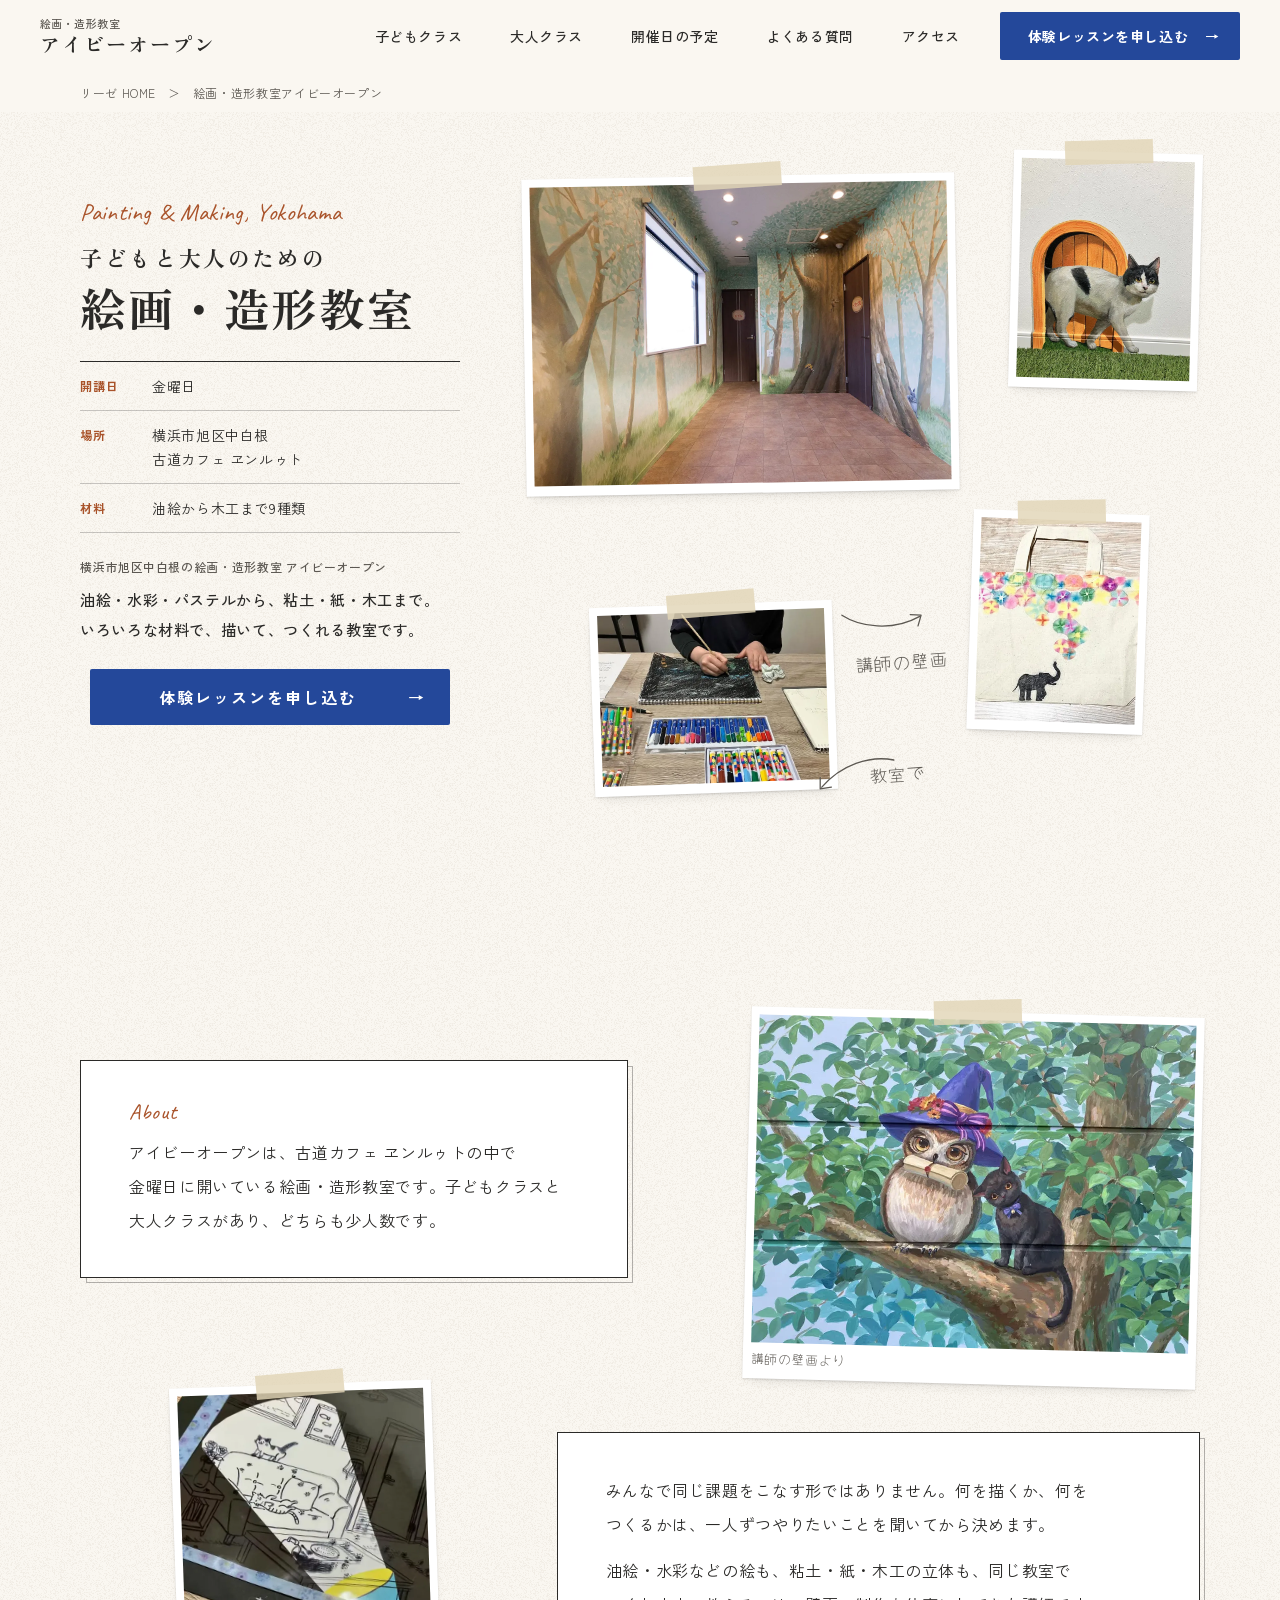
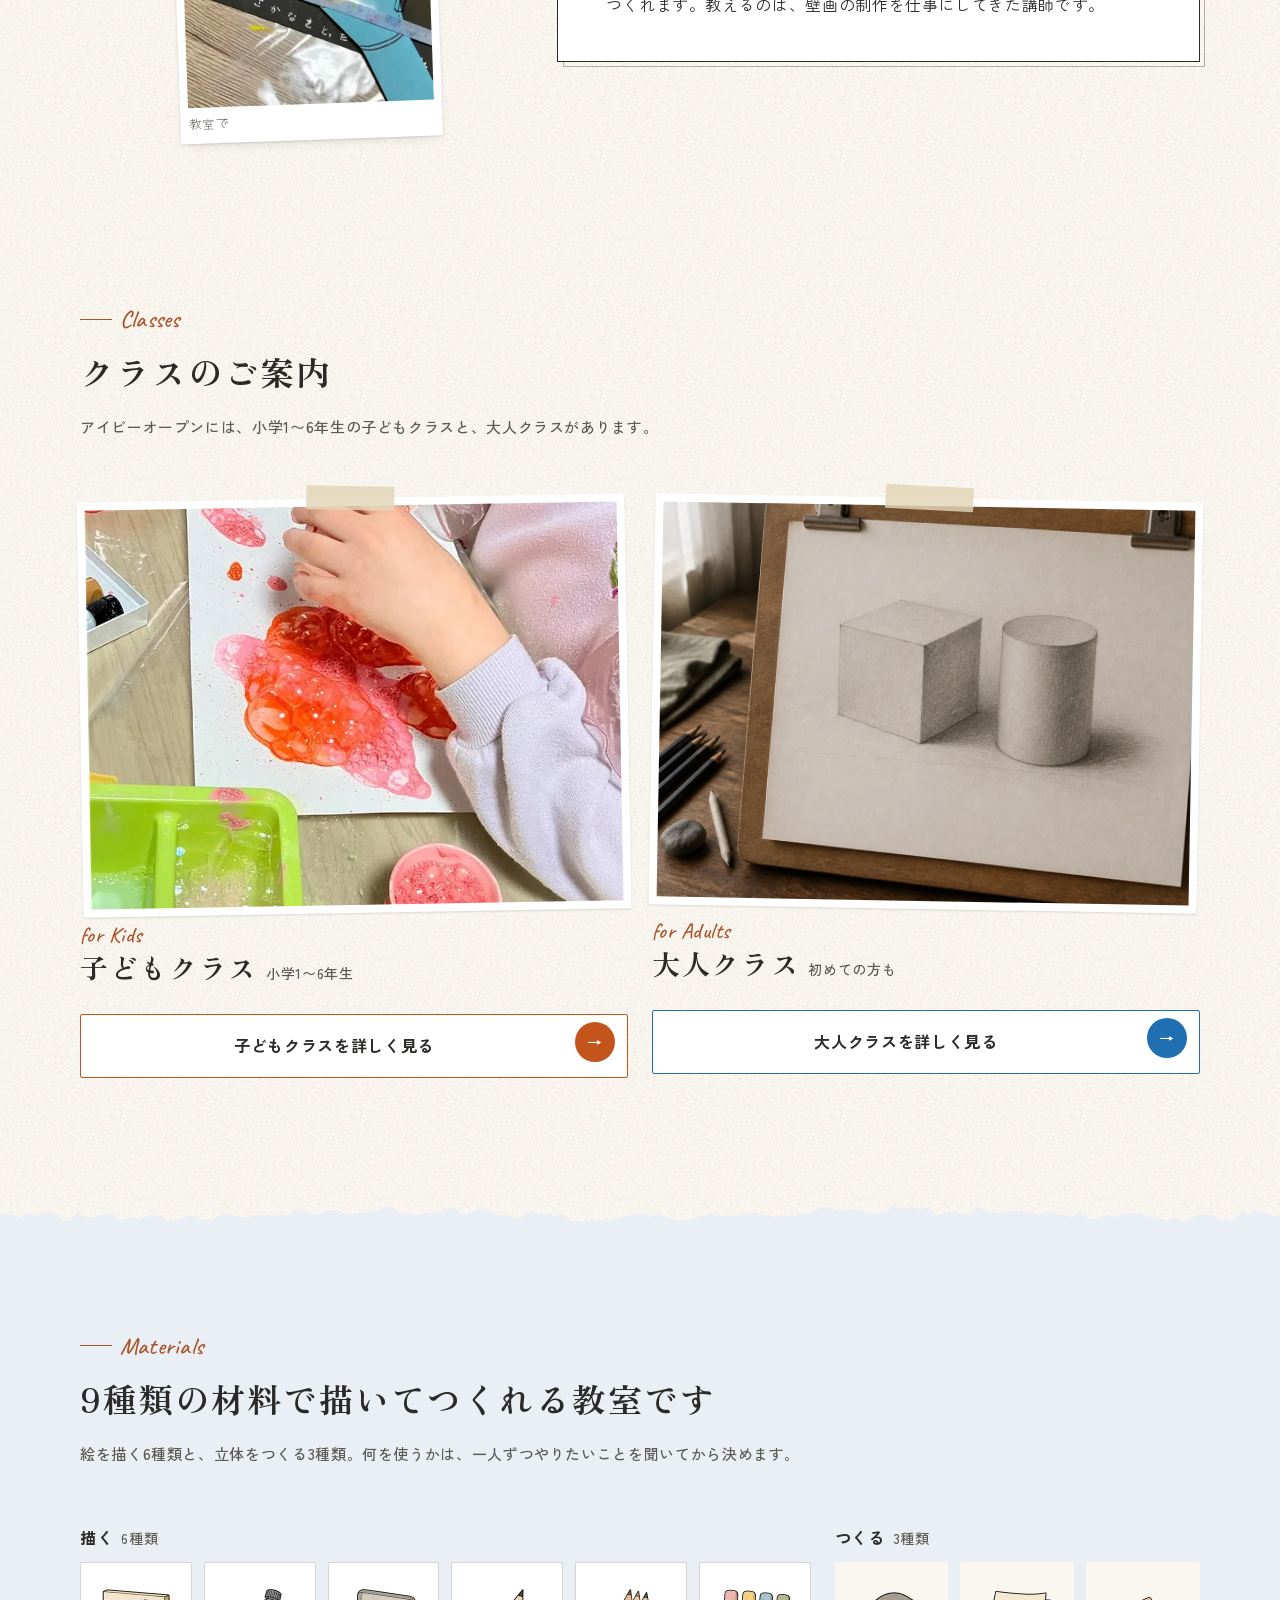
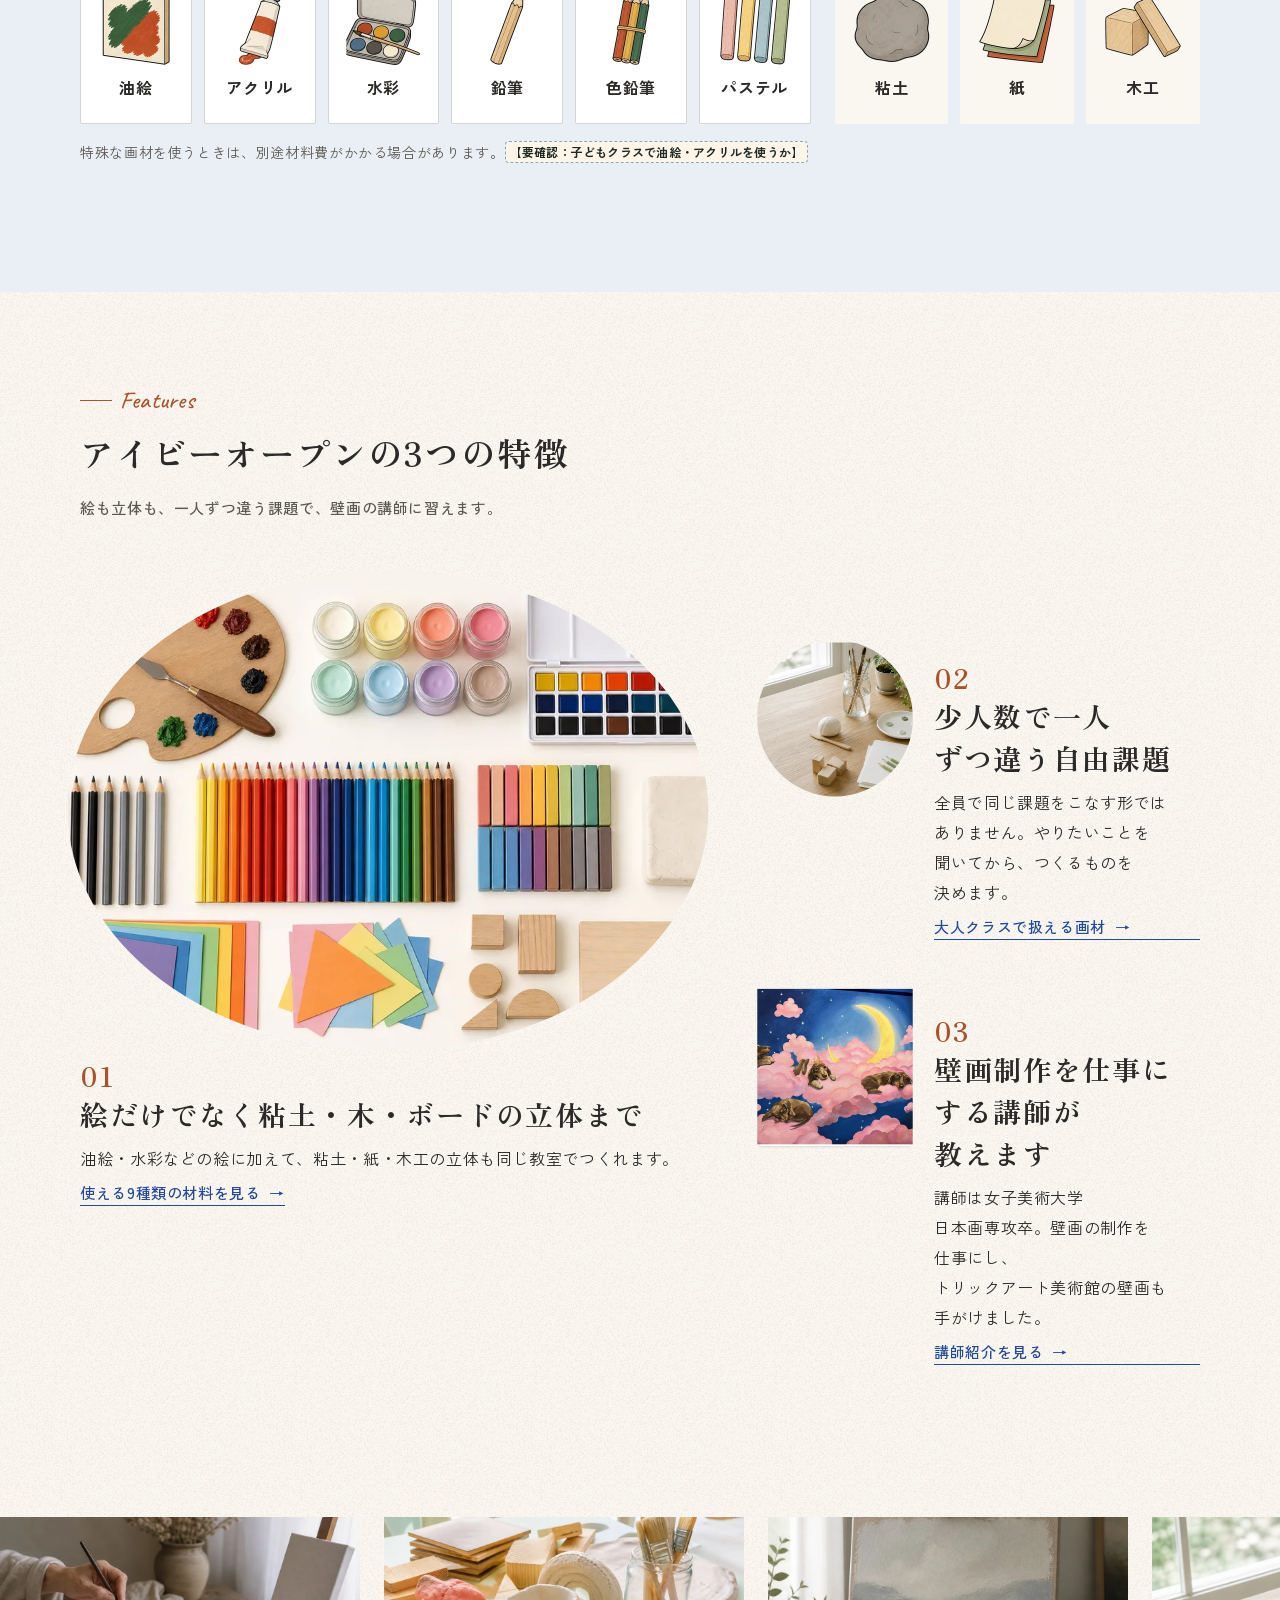
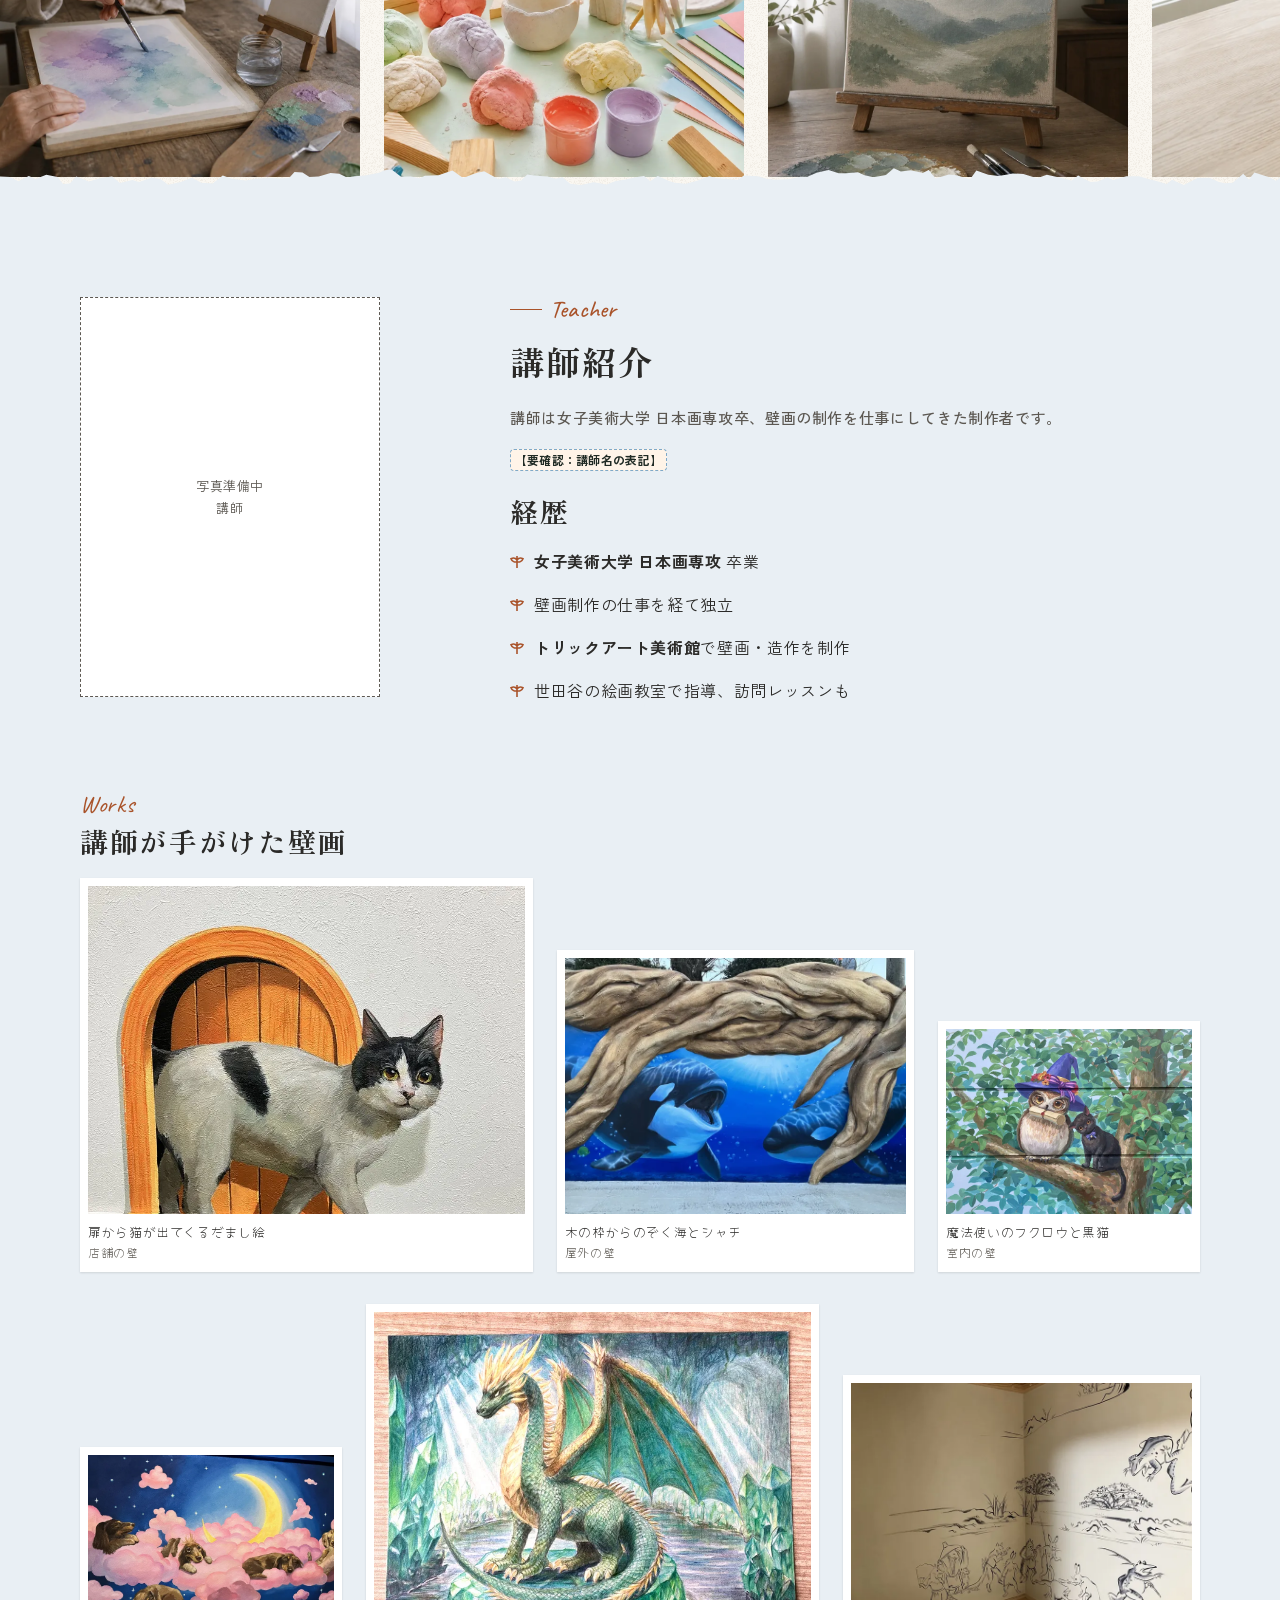
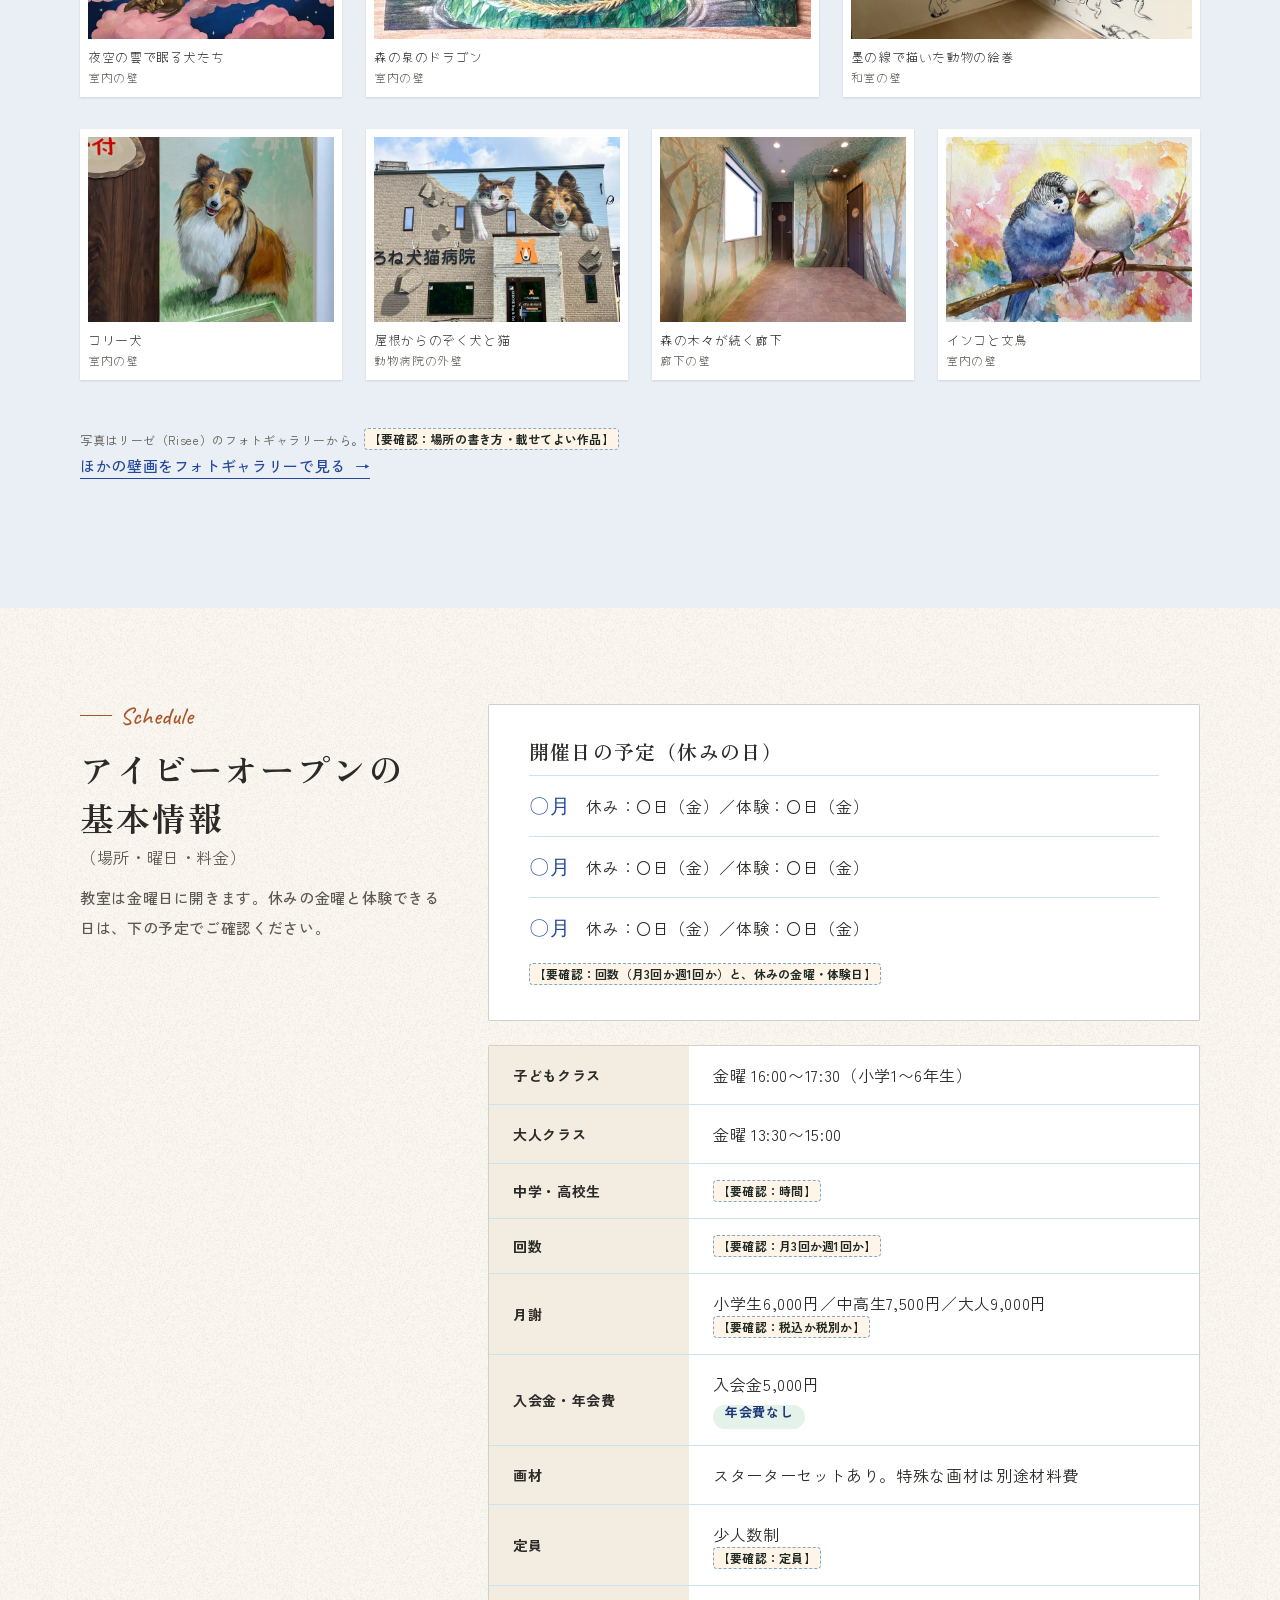
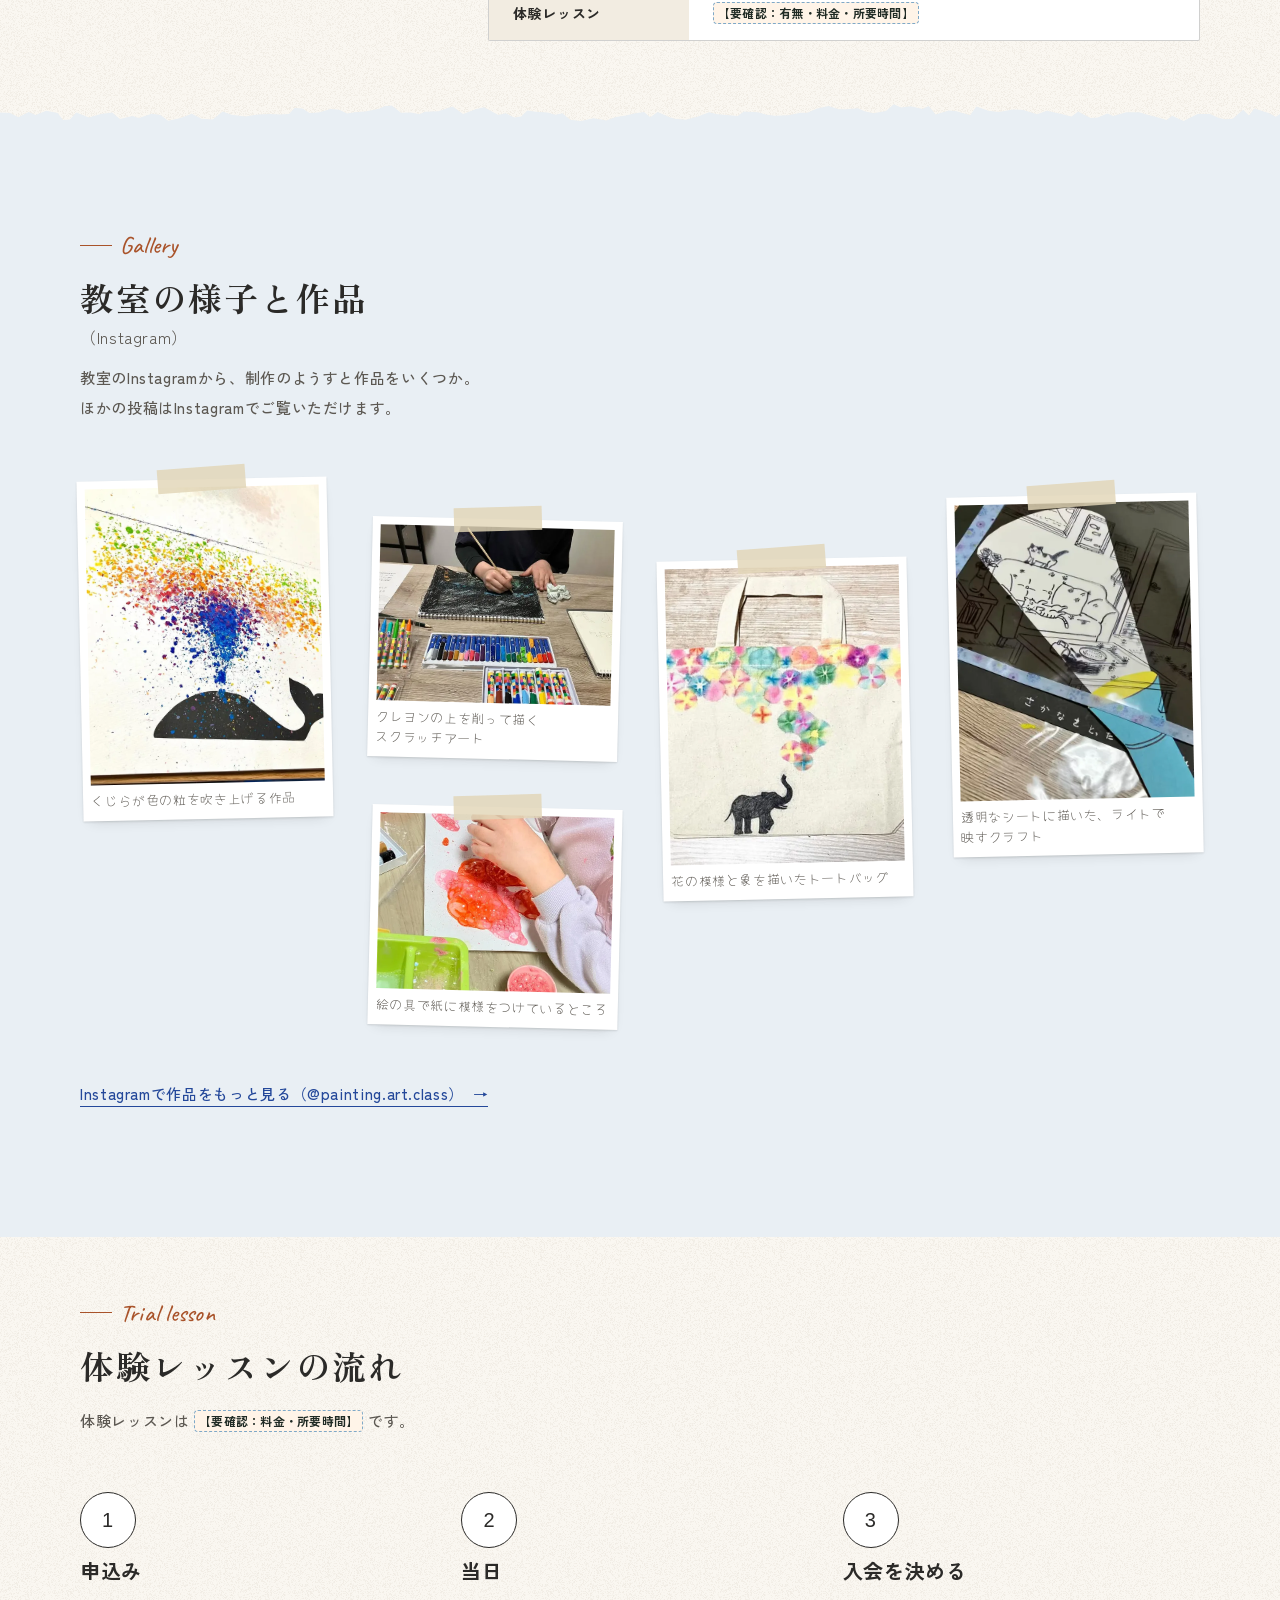
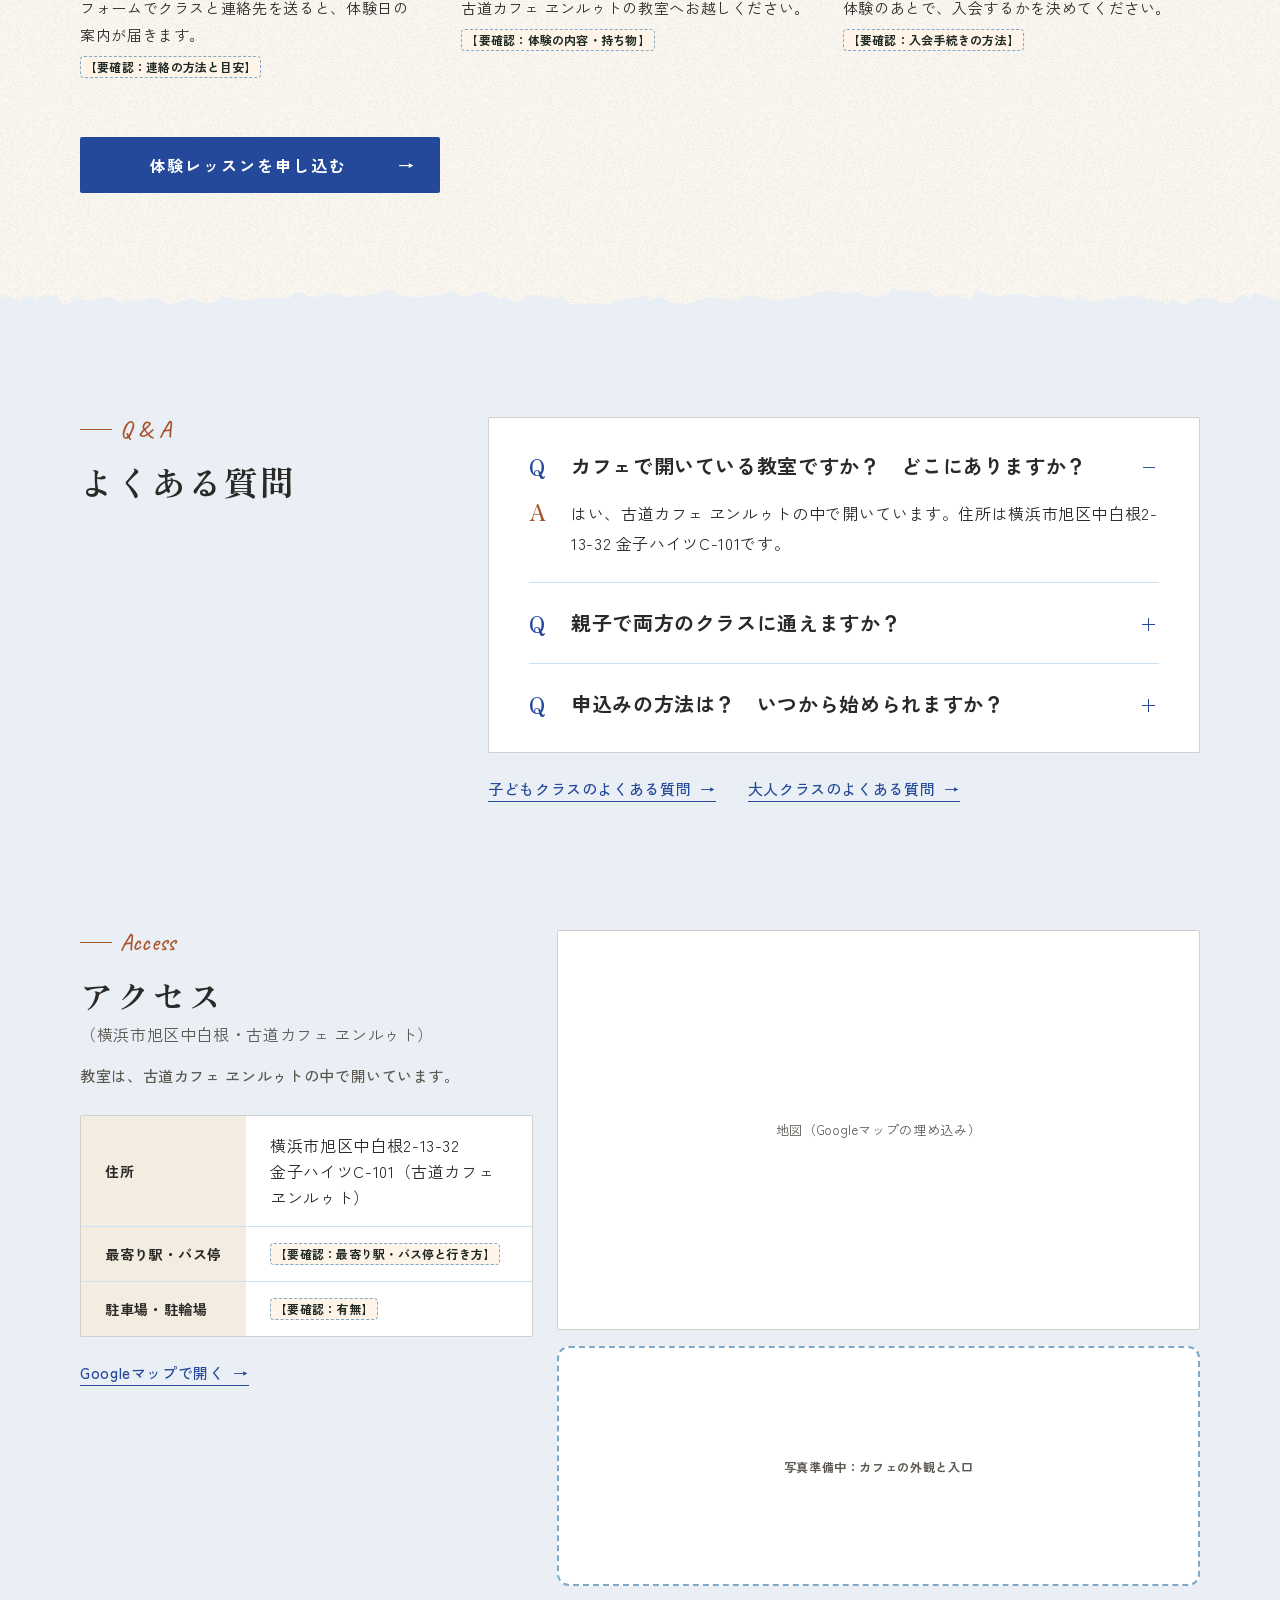
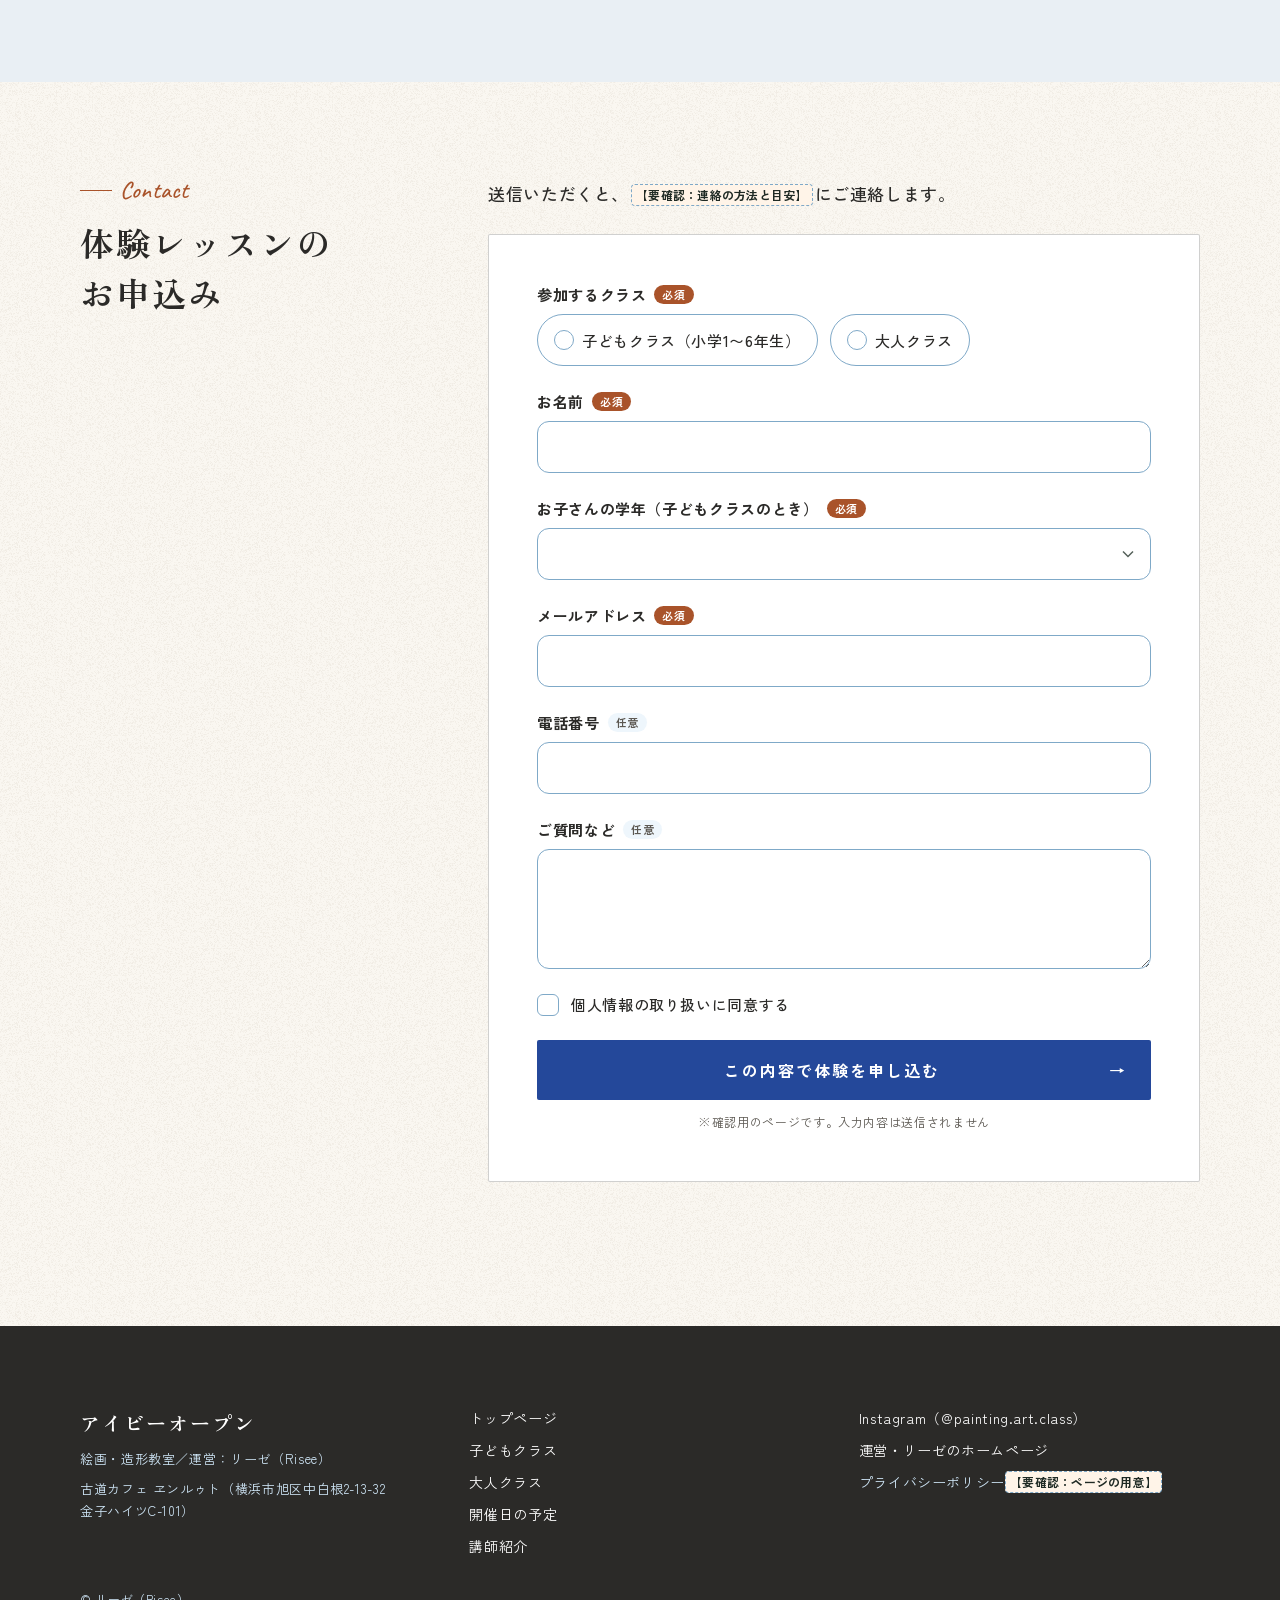
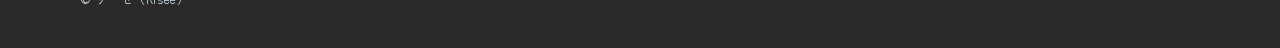
==== commit af9e29de: "雲のモチーフをやめ、画用紙・テープで留めた写真・鉛筆の線のアトリエ版にする - 空のグラデーション・雲形の写真・雲の区切りを外し、画用紙の地と破いた紙の縁に - 配色は絵の具の名前から（ウルトラマリン" ====
--- a/index.html
+++ b/index.html
@@ -9,9 +9,10 @@
 <link rel="icon" href="data:,">
 <link rel="preconnect" href="https://fonts.googleapis.com">
 <link rel="preconnect" href="https://fonts.gstatic.com" crossorigin>
-<link href="https://fonts.googleapis.com/css2?family=Caveat:wght@500;600&family=Quicksand:wght@500;700&family=Zen+Maru+Gothic:wght@500;700&display=swap" rel="stylesheet">
+<link href="https://fonts.googleapis.com/css2?family=Caveat:wght@500;600&family=Yomogi&family=Zen+Old+Mincho:wght@600;700&family=Zen+Kaku+Gothic+New:wght@400;500;700&display=swap" rel="stylesheet">
 <link rel="stylesheet" href="assets/css/style.css?v=4">
 <link rel="stylesheet" href="assets/css/pop.css?v=2">
+<link rel="stylesheet" href="assets/css/atelier.css">
 <script>
 (function(d){if(window.matchMedia&&matchMedia('(prefers-reduced-motion: reduce)').matches)return;d.classList.add('js-motion');try{var n=performance.getEntriesByType('navigation')[0];if(sessionStorage.getItem('ivy-intro')&&!(n&&n.type==='reload'))d.classList.add('intro-done')}catch(e){}setTimeout(function(){if(!window.ivyReady)d.classList.remove('js-motion')},2500)})(document.documentElement);
 </script>
@@ -47,41 +48,45 @@
 </nav>
 
 <main>
-  <section class="pfv" id="top">
-    <img class="sky-cloud sky-cloud--1" src="assets/img/pop/sky-cloud.svg" alt=""><img class="sky-cloud sky-cloud--2" src="assets/img/pop/sky-cloud.svg" alt=""><img class="sky-cloud sky-cloud--3" src="assets/img/pop/sky-cloud.svg" alt="">
-    <div class="pfv__stage">
-      <p class="pfv__script" aria-hidden="true">Painting &amp; Making</p>
-      <p class="hero__catch pfv__catch"><span class="hero__pre">子どもと大人のための</span><span class="hero__main"><span class="pfv__bubble">絵画・造形教室</span></span></p>
-      <svg class="pfv__tags" viewBox="0 0 1200 640" aria-hidden="true"><path id="arcB" d="M250 520 Q600 690 950 520" fill="none"/><text text-anchor="middle"><textPath href="#arcB" startOffset="50%">#油絵　#アクリル　#水彩　#鉛筆　#色鉛筆　#パステル　#粘土　#紙　#木工</textPath></text></svg>
-      <svg class="pfv__line" viewBox="0 0 1200 640" preserveAspectRatio="none" aria-hidden="true"><path d="M96 300 C40 360 60 440 120 470"/><path d="M1104 180 C1170 230 1160 300 1110 330"/><path d="M1020 560 c40 -30 90 -20 110 20 c10 20 -10 40 -30 30 c-20 -10 -10 -40 20 -50"/></svg>
-      <div class="pfv__photo"><img src="assets/img/pop/fv2-main.webp" width="1148" height="668" alt="講師が描いた、森の木々が続く廊下の壁画"></div>
-      <figure class="pfv__s pfv__s1"><img src="assets/img/pop/fv2-s1.webp" width="320" height="260" alt="クレヨンの上を削って描くスクラッチアート"></figure>
-      <figure class="pfv__s pfv__s2"><img src="assets/img/pop/fv2-s2.webp" width="300" height="250" alt="花の模様と象を描いたトートバッグ"></figure>
-      <figure class="pfv__s pfv__s3"><img src="assets/img/pop/fv2-s3.webp" width="300" height="250" alt="くじらが色の粒を吹き上げる作品"></figure>
-      <figure class="pfv__s pfv__s4"><img src="assets/img/pop/fv2-s4.webp" width="280" height="240" alt="小さな扉から猫が出てくるだまし絵の壁画"></figure>
-    </div>
-    <div class="pfv__text">
-      <h1>横浜市旭区中白根の絵画・造形教室 アイビーオープン</h1>
-      <p class="hero__lead">油絵・水彩・パステルから、<br class="sp-only">粘土・紙・木工まで。<br>いろいろな材料で、描いて、<br class="sp-only">つくれる教室です。</p>
-      <p class="pre-cta">まずは体験レッスンから</p>
-      <a class="cta cta--w" href="#apply">体験レッスンを申し込む</a>
+  <section class="pfv afv" id="top">
+    <div class="afv__grid">
+      <div class="afv__copy">
+        <p class="afv__note" aria-hidden="true">Painting &amp; Making, Yokohama</p>
+        <p class="hero__catch afv__catch"><span class="afv__pre">子どもと大人のための</span><span class="afv__main">絵画・造形教室</span></p>
+        <ul class="afv__facts">
+          <li><span>開講日</span>金曜日</li>
+          <li><span>場所</span>横浜市旭区中白根<br>古道カフェ ヱンルゥト</li>
+          <li><span>材料</span>油絵から木工まで9種類</li>
+        </ul>
+        <h1>横浜市旭区中白根の絵画・造形教室 アイビーオープン</h1>
+        <p class="hero__lead">油絵・水彩・パステルから、粘土・紙・木工まで。<br>いろいろな材料で、描いて、つくれる教室です。</p>
+        <a class="cta cta--w" href="#apply">体験レッスンを申し込む</a>
+      </div>
+      <div class="afv__wall">
+        <figure class="pin pin--a"><img src="assets/img/atelier/hero-forest.webp" width="1200" height="860" alt="講師が描いた、森の木々が続く廊下の壁画"></figure>
+        <figure class="pin pin--b"><img src="assets/img/atelier/hero-cat.webp" width="600" height="760" alt="小さな扉から猫が出てくるだまし絵の壁画"></figure>
+        <figure class="pin pin--c"><img src="assets/img/atelier/scratch-43.webp" width="640" height="480" alt="クレヨンの上を削って描くスクラッチアート"></figure>
+        <figure class="pin pin--d"><img src="assets/img/atelier/tote-34.webp" width="600" height="760" alt="花の模様と象を描いたトートバッグ"></figure>
+        <p class="afv__hand afv__hand--1" aria-hidden="true">講師の壁画</p>
+        <svg class="afv__arrow afv__arrow--1" viewBox="0 0 120 60" aria-hidden="true"><path d="M4 8 C30 2 70 10 96 40"/><path d="M84 38 L97 42 L98 28"/></svg>
+        <p class="afv__hand afv__hand--2" aria-hidden="true">教室で</p>
+        <svg class="afv__arrow afv__arrow--2" viewBox="0 0 120 60" aria-hidden="true"><path d="M116 10 C86 4 50 16 26 44"/><path d="M38 44 L24 46 L24 32"/></svg>
+      </div>
     </div>
   </section>
 
   <section class="section msg" aria-label="教室について">
-    <img class="sky-cloud sky-cloud--4" src="assets/img/pop/sky-cloud.svg" alt=""><img class="sky-cloud sky-cloud--5" src="assets/img/pop/sky-cloud.svg" alt="">
     <div class="wrap msg__wrap">
-      <div class="bubble bubble--l reveal reveal--up">
-        <p>アイビーオープンは、古道カフェ ヱンルゥトの中で金曜日に開いている絵画・造形教室です。<br>子どもクラスと大人クラスがあり、どちらも少人数です。</p>
-        <svg class="bubble__tail" viewBox="0 0 40 32" aria-hidden="true"><path d="M2 2 C10 14 22 24 38 30 C26 18 22 10 24 2"/></svg>
-      </div>
-      <figure class="msg__photo msg__photo--1 reveal reveal--up"><img src="assets/img/class/owl-cloud.webp" width="500" height="420" alt="講師が描いた、魔法使いのフクロウと黒猫の壁画" loading="lazy" decoding="async"></figure>
-      <figure class="msg__photo msg__photo--2 reveal reveal--up"><img src="assets/img/class/light-craft.webp" width="500" height="420" alt="透明なシートに描いた、ライトで映すクラフト" loading="lazy" decoding="async"></figure>
-      <div class="bubble bubble--r reveal reveal--up" style="--d:.12s">
-        <p>みんなで同じ課題をこなす形ではありません。<br>何を描くか、何をつくるかは、一人ずつやりたいことを聞いてから決めます。<br>油絵・水彩などの絵も、粘土・紙・木工の立体も、同じ教室でつくれます。<br>教えるのは、壁画の制作を仕事にしてきた講師です。</p>
-        <svg class="bubble__tail" viewBox="0 0 40 32" aria-hidden="true"><path d="M2 2 C10 14 22 24 38 30 C26 18 22 10 24 2"/></svg>
-      </div>
-      <svg class="msg__line" viewBox="0 0 1200 520" preserveAspectRatio="none" aria-hidden="true"><path d="M760 120 C900 90 1040 140 1100 230 C1150 310 1080 380 1000 380"/><path d="M420 470 C300 500 180 470 120 400"/></svg>
+      <div class="memo memo--a reveal reveal--up">
+        <p class="memo__no" aria-hidden="true">About</p>
+        <p>アイビーオープンは、古道カフェ ヱンルゥトの中で金曜日に開いている絵画・造形教室です。子どもクラスと大人クラスがあり、どちらも少人数です。</p>
+      </div>
+      <figure class="pin msg__photo msg__photo--1 reveal reveal--up"><img src="assets/img/works/owl.webp" width="720" height="540" alt="講師が描いた、魔法使いのフクロウと黒猫の壁画"><figcaption>講師の壁画より</figcaption></figure>
+      <figure class="pin msg__photo msg__photo--2 reveal reveal--up"><img src="assets/img/atelier/light-34.webp" width="600" height="760" alt="透明なシートに描いた、ライトで映すクラフト"><figcaption>教室で</figcaption></figure>
+      <div class="memo memo--b reveal reveal--up" style="--d:.12s">
+        <p>みんなで同じ課題をこなす形ではありません。何を描くか、何をつくるかは、一人ずつやりたいことを聞いてから決めます。</p>
+        <p>油絵・水彩などの絵も、粘土・紙・木工の立体も、同じ教室でつくれます。教えるのは、壁画の制作を仕事にしてきた講師です。</p>
+      </div>
     </div>
   </section>
 
@@ -95,13 +100,13 @@
       </div>
       <div class="panels">
         <article class="panel panel--kids reveal reveal--up">
-          <div class="panel__img pop-cloud"><img src="assets/img/pop/kids2-cloud.webp" width="660" height="520" alt="絵の具で紙に模様をつけているところ" loading="lazy" decoding="async"></div>
-          <div class="panel__name"><span class="panel__en" aria-hidden="true">Kids class</span><div class="panel__row"><h3>子どもクラス</h3><span>小学1〜6年生</span></div></div>
+          <div class="panel__img panel__img--pin"><img src="assets/img/atelier/color-water-43.webp" width="640" height="480" alt="絵の具で紙に模様をつけているところ" loading="lazy" decoding="async"></div>
+          <div class="panel__name"><span class="panel__en" aria-hidden="true">for Kids</span><div class="panel__row"><h3>子どもクラス</h3><span>小学1〜6年生</span></div></div>
           <div class="panel__body"><a class="choice choice--kids" href="kids/">子どもクラスを詳しく見る</a></div>
         </article>
         <article class="panel panel--adult reveal reveal--up" style="--d:.12s">
-          <div class="panel__img pop-cloud"><img src="assets/img/pop/adult2-cloud.webp" width="660" height="520" alt="立方体と円柱を鉛筆で描いたスケッチのイメージ" loading="lazy" decoding="async"></div>
-          <div class="panel__name"><span class="panel__en" aria-hidden="true">Adult class</span><div class="panel__row"><h3>大人クラス</h3><span>初めての方も</span></div></div>
+          <div class="panel__img panel__img--pin"><img src="assets/img/pencil-sketch.webp" width="1320" height="879" alt="立方体と円柱を鉛筆で描いたスケッチのイメージ" loading="lazy" decoding="async"></div>
+          <div class="panel__name"><span class="panel__en" aria-hidden="true">for Adults</span><div class="panel__row"><h3>大人クラス</h3><span>初めての方も</span></div></div>
           <div class="panel__body"><a class="choice choice--adult" href="adult/">大人クラスを詳しく見る</a></div>
         </article>
       </div>
@@ -109,7 +114,7 @@
   </section>
 
   <section class="section materials-top" id="materials">
-    <img class="cedge" src="assets/img/pop/cloud-edge.svg" alt="">
+    <img class="cedge" src="assets/img/atelier/edge-blue.svg" alt="">
     <div class="wrap">
       <div class="sec-head reveal">
         <p class="label" aria-hidden="true">Materials</p>
@@ -149,7 +154,7 @@
           <a class="tlink" href="adult/#materials">大人クラスで扱える画材</a>
         </article>
         <article class="card">
-          <div class="ph ph--cloud reveal reveal--up"><img src="assets/img/pop/feat3-cloud.webp" width="580" height="420" alt="講師が描いた、夜空の雲の上で犬が眠る壁画" loading="lazy" decoding="async"></div>
+          <div class="ph reveal reveal--up"><img src="assets/img/works/night-sky.webp" width="720" height="540" alt="講師が描いた、夜空の雲の上で犬が眠る壁画" loading="lazy" decoding="async"></div>
           <p class="card__no" aria-hidden="true">03</p>
           <h3>壁画制作を仕事にする講師が教えます</h3>
           <p class="card__text">講師は女子美術大学 日本画専攻卒。壁画の制作を仕事にし、トリックアート美術館の壁画も手がけました。</p>
@@ -162,11 +167,11 @@
   <div class="loop" aria-hidden="true"><ul class="loop__track"><li><img src="assets/img/watercolor-hands.webp" alt="" loading="lazy" decoding="async"></li><li><img src="assets/img/clay-materials.webp" alt="" loading="lazy" decoding="async"></li><li><img src="assets/img/oil-canvas-easel.webp" alt="" loading="lazy" decoding="async"></li><li><img src="assets/img/desk-brushes-clay.webp" alt="" loading="lazy" decoding="async"></li><li><img src="assets/img/pencil-sketch.webp" alt="" loading="lazy" decoding="async"></li><li><img src="assets/img/wood-board-sculpture.webp" alt="" loading="lazy" decoding="async"></li><li><img src="assets/img/still-life.webp" alt="" loading="lazy" decoding="async"></li><li><img src="assets/img/art-materials.webp" alt="" loading="lazy" decoding="async"></li><li><img src="assets/img/watercolor-hands.webp" alt="" loading="lazy" decoding="async"></li><li><img src="assets/img/clay-materials.webp" alt="" loading="lazy" decoding="async"></li><li><img src="assets/img/oil-canvas-easel.webp" alt="" loading="lazy" decoding="async"></li><li><img src="assets/img/desk-brushes-clay.webp" alt="" loading="lazy" decoding="async"></li><li><img src="assets/img/pencil-sketch.webp" alt="" loading="lazy" decoding="async"></li><li><img src="assets/img/wood-board-sculpture.webp" alt="" loading="lazy" decoding="async"></li><li><img src="assets/img/still-life.webp" alt="" loading="lazy" decoding="async"></li><li><img src="assets/img/art-materials.webp" alt="" loading="lazy" decoding="async"></li></ul></div>
 
   <section class="section teacher teacher--soft" id="teacher">
-    <img class="cedge" src="assets/img/pop/cloud-edge.svg" alt="">
+    <img class="cedge" src="assets/img/atelier/edge-blue.svg" alt="">
     <div class="wrap teacher__grid">
       <div class="teacher__photo">
         
-        <div class="ph ph--cloudempty reveal reveal--up">写真準備中<br>講師</div>
+        <div class="ph ph--frame reveal reveal--up">写真準備中<br>講師</div>
       </div>
       <div class="teacher__body">
         <div class="sec-head sec-head--flush reveal">
@@ -234,7 +239,7 @@
   </section>
 
   <section class="section insta" id="gallery">
-    <img class="cedge" src="assets/img/pop/cloud-edge.svg" alt="">
+    <img class="cedge" src="assets/img/atelier/edge-blue.svg" alt="">
     <div class="wrap">
       <div class="sec-head reveal">
         <p class="label" aria-hidden="true">Gallery</p>
@@ -242,8 +247,7 @@
         <p class="lead">教室のInstagramから、制作のようすと作品をいくつか。<br>ほかの投稿はInstagramでご覧いただけます。</p>
       </div>
       <div class="scene">
-        <svg class="scene__line" viewBox="0 0 1200 760" preserveAspectRatio="none" aria-hidden="true"><path d="M150 210 C260 330 420 300 560 260 S860 120 1010 230 C1100 300 1060 430 940 470 S640 560 520 600 C430 630 330 640 250 600"/></svg>
-        <ul class="scene__list"><li class="scene__item scene__item--1 reveal reveal--up"><img src="assets/img/class/whale.webp" width="500" height="420" alt="くじらが色の粒を吹き上げる作品" loading="lazy" decoding="async"></li><li class="scene__item scene__item--2 reveal reveal--up"><img src="assets/img/class/scratch.webp" width="500" height="420" alt="クレヨンの上を削って描くスクラッチアート" loading="lazy" decoding="async"></li><li class="scene__item scene__item--3 reveal reveal--up"><img src="assets/img/class/tote.webp" width="500" height="420" alt="花の模様と象を描いたトートバッグ" loading="lazy" decoding="async"></li><li class="scene__item scene__item--4 reveal reveal--up"><img src="assets/img/class/color-water.webp" width="500" height="420" alt="絵の具で紙に模様をつけているところ" loading="lazy" decoding="async"></li><li class="scene__item scene__item--5 reveal reveal--up"><img src="assets/img/class/light-craft.webp" width="500" height="420" alt="透明なシートに描いた、ライトで映すクラフト" loading="lazy" decoding="async"></li></ul>
+        <ul class="scene__list"><li class="scene__item scene__item--1 reveal reveal--up"><figure class="pin "><img src="assets/img/atelier/whale-34.webp" width="600" height="760" alt="くじらが色の粒を吹き上げる作品"><figcaption>くじらが色の粒を吹き上げる作品</figcaption></figure></li><li class="scene__item scene__item--2 reveal reveal--up"><figure class="pin "><img src="assets/img/atelier/scratch-43.webp" width="640" height="480" alt="クレヨンの上を削って描くスクラッチアート"><figcaption>クレヨンの上を削って描くスクラッチアート</figcaption></figure></li><li class="scene__item scene__item--3 reveal reveal--up"><figure class="pin "><img src="assets/img/atelier/tote-34.webp" width="600" height="760" alt="花の模様と象を描いたトートバッグ"><figcaption>花の模様と象を描いたトートバッグ</figcaption></figure></li><li class="scene__item scene__item--4 reveal reveal--up"><figure class="pin "><img src="assets/img/atelier/color-water-43.webp" width="640" height="480" alt="絵の具で紙に模様をつけているところ"><figcaption>絵の具で紙に模様をつけているところ</figcaption></figure></li><li class="scene__item scene__item--5 reveal reveal--up"><figure class="pin "><img src="assets/img/atelier/light-34.webp" width="600" height="760" alt="透明なシートに描いた、ライトで映すクラフト"><figcaption>透明なシートに描いた、ライトで映すクラフト</figcaption></figure></li></ul>
       </div>
       <a class="tlink" href="https://www.instagram.com/painting.art.class/" target="_blank" rel="noopener">Instagramで作品をもっと見る（@painting.art.class）<span class="vh">（新しいタブで開きます）</span></a>
     </div>
@@ -284,7 +288,7 @@
   </section>
 
   <section class="section soft" id="faq">
-    <img class="cedge" src="assets/img/pop/cloud-edge.svg" alt="">
+    <img class="cedge" src="assets/img/atelier/edge-blue.svg" alt="">
     
     <div class="wrap split">
       <div class="sec-head reveal">
--- a/assets/css/atelier.css
+++ b/assets/css/atelier.css
@@ -0,0 +1,251 @@
+/* =====================================================================
+   アトリエ版（TOP・大人ページ）
+   雲や空のグラデーションはやめて、教室そのものから見た目を決める。
+   - 地：画用紙（生成りの白＋細かい粒）。区切りは破いた紙の縁
+   - 色：絵の具の名前から。ウルトラマリン（メイン）／バーントシェンナ（差し色）／鉛筆の黒
+   - 写真：切り抜かず四角のまま、マスキングテープで壁に留める
+   - 線：鉛筆の細い線と矢印、手書きのメモ
+   - 配置：全部を中央・均等にしない。FV と特徴は左右非対称
+   ===================================================================== */
+:root {
+  --paper: #FAF7F1;
+  --paper-deep: #F2ECE1;
+  --wash: #E9EFF4;
+  --ultramarine: #24489A;
+  --ultramarine-dark: #1B3778;
+  --sienna: #A9532A;
+  --ink: #2B2A28;
+  --graphite: #5C5852;
+  --tape: rgba(226, 214, 184, .82);
+  --font-head: "Zen Old Mincho", "Hiragino Mincho ProN", serif;
+  --font-body: "Zen Kaku Gothic New", "Hiragino Sans", sans-serif;
+  --font-hand: "Yomogi", "Zen Kaku Gothic New", sans-serif;
+  --font-script: "Caveat", cursive;
+  --color-main: var(--ultramarine);
+  --color-main-dark: var(--ultramarine-dark);
+  --color-deep: var(--ink);
+  --color-ink: var(--ink);
+  --color-text-sub: var(--graphite);
+  --color-accent: var(--sienna);
+  --line-hand: var(--graphite);
+  --theme: var(--ultramarine);
+  --theme-pale: var(--wash);
+  --theme-soft: var(--paper-deep);
+  --h2: 26px;
+}
+@media (min-width: 1024px) { :root { --h2: 34px; } }
+
+body { background: var(--paper) url("../img/atelier/grain.png") repeat; color: var(--ink); font-family: var(--font-body); font-weight: 400; letter-spacing: .04em; }
+.header, .crumb-bar { background: var(--paper); }
+.header .nav__list a { background: none; border-radius: 0; }
+.footer { background: var(--ink); }
+
+/* 見出し：明朝。英字は手書きのメモとして小さく添える */
+.sec-head h2, .h2, .h3-sec, .card h3, .tile h3, h2 { color: var(--ink); font-family: var(--font-head); font-weight: 700; letter-spacing: .06em; }
+.label { gap: var(--s8); color: var(--sienna); font-family: var(--font-script); font-weight: 500; font-size: 24px; line-height: 1; letter-spacing: .01em; transform: none; }
+.label::before { width: 32px; height: 0; border: 0; border-top: 1.5px solid currentColor; border-radius: 0; background: none; -webkit-mask: none; mask: none; clip-path: none; }
+.lead { color: var(--graphite); }
+
+/* 地：画用紙と、薄い青の紙を交互に。区切りは破いた縁 */
+body:not([data-theme]) :is(#materials, #teacher, #gallery, #faq) { background: var(--wash); }
+body:not([data-theme]) :is(#classes, #features, #schedule, #trial, #apply) { background: transparent; }
+.msg { background: transparent; }
+.cedge { top: -39px; height: 40px; }
+
+/* ボタン：角を立てた長方形。影の段差はつけない */
+.cta { border-radius: 2px; background: var(--ultramarine); box-shadow: none; letter-spacing: .12em; }
+.cta:hover { background: var(--ultramarine-dark); }
+.choice { border-radius: 2px; }
+
+/* テープで留めた写真 */
+.pin { position: relative; margin: 0; padding: 8px 8px 10px; background: #fff; box-shadow: 0 1px 2px rgba(43, 42, 40, .14), 0 6px 14px -8px rgba(43, 42, 40, .22); }
+.pin img { display: block; width: 100%; height: auto; }
+.pin::before { content: ""; position: absolute; left: 50%; top: -12px; z-index: 2; width: 88px; height: 24px; margin-left: -44px; background: var(--tape); transform: rotate(-3deg); }
+.pin figcaption { margin-top: 6px; color: var(--graphite); font-family: var(--font-hand); font-size: 13px; line-height: 20px; }
+
+/* ===== FV：左にコピー、右に壁 ===== */
+.afv { position: relative; padding: var(--s24) var(--page-x) var(--s64); background: transparent; overflow: hidden; }
+.afv__grid { max-width: 1280px; margin-inline: auto; display: grid; gap: var(--s48); }
+.afv__note { color: var(--sienna); font-family: var(--font-script); font-size: 24px; line-height: 1; }
+.afv__catch { margin-top: var(--s16); font-family: var(--font-head); font-weight: 700; color: var(--ink); }
+.afv__pre { display: block; font-size: 18px; line-height: 1.6; letter-spacing: .12em; }
+.afv__main { display: block; margin-top: var(--s4); font-size: 40px; line-height: 1.3; letter-spacing: .08em; }
+.afv__facts { margin-top: var(--s24); border-top: 1px solid var(--ink); }
+.afv__facts li { display: grid; grid-template-columns: 72px 1fr; padding: var(--s12) 0; border-bottom: 1px solid rgba(43, 42, 40, .25); font-size: 14px; line-height: 24px; }
+.afv__facts span { color: var(--sienna); font-weight: 700; font-size: 12px; letter-spacing: .1em; }
+.afv h1 { margin-top: var(--s24); color: var(--graphite); font-weight: 500; font-size: 12px; line-height: 20px; }
+.afv .hero__lead { margin-top: var(--s8); font-size: 15px; line-height: 30px; }
+.afv .cta { margin-top: var(--s24); }
+.afv__wall { position: relative; display: grid; grid-template-columns: 1fr 1fr; gap: var(--s24) var(--s16); padding-top: var(--s12); }
+.afv__wall .pin--a { grid-column: 1 / -1; transform: rotate(-1deg); }
+.afv__wall .pin--b { transform: rotate(1.5deg); }
+.afv__wall .pin--c { transform: rotate(-2deg); align-self: start; }
+.afv__wall .pin--d { display: none; }
+.afv__hand, .afv__arrow { display: none; }
+@media (min-width: 1024px) {
+  .afv { padding: var(--s40) var(--page-x) var(--s96); }
+  .afv__grid { grid-template-columns: 380px 1fr; gap: var(--s64); align-items: start; }
+  .afv__copy { padding-top: var(--s48); }
+  .afv__pre { font-size: 22px; }
+  .afv__main { font-size: 56px; line-height: 1.25; }
+  .afv__wall { display: block; height: 700px; padding: 0; }
+  .afv__wall .pin { position: absolute; }
+  .afv__wall .pin--a { left: 0; top: 24px; width: 64%; }
+  .afv__wall .pin--b { right: 0; top: 0; width: 28%; }
+  .afv__wall .pin--c { left: 10%; top: 452px; width: 36%; }
+  .afv__wall .pin--d { display: block; right: 8%; top: 360px; width: 26%; transform: rotate(2deg); }
+  .afv__hand { display: block; position: absolute; color: var(--graphite); font-family: var(--font-hand); font-size: 18px; line-height: 1; transform: rotate(-4deg); }
+  .afv__hand--1 { left: 49%; top: 500px; }
+  .afv__hand--2 { left: 51%; top: 612px; }
+  .afv__arrow { display: block; position: absolute; width: 96px; height: 48px; overflow: visible; }
+  .afv__arrow path { fill: none; stroke: var(--graphite); stroke-width: 1.6; stroke-linecap: round; stroke-linejoin: round; }
+  .afv__arrow--1 { left: 47%; top: 438px; transform: scaleY(-1) rotate(-20deg); }
+  .afv__arrow--2 { left: 41%; top: 600px; }
+}
+
+/* ===== 教室について：鉛筆の線で囲んだメモ ===== */
+.msg { padding-top: var(--s40); padding-bottom: var(--s80); }
+.msg__wrap { display: grid; gap: var(--s32); }
+.memo { position: relative; padding: var(--s24); background: #fff; border: 1.5px solid var(--ink); }
+.memo::after { content: ""; position: absolute; inset: 5px -6px -6px 5px; z-index: -1; border: 1px solid rgba(43, 42, 40, .35); }
+.memo p { font-size: 15px; line-height: 30px; }
+.memo p + p { margin-top: var(--s12); }
+.memo__no { color: var(--sienna); font-family: var(--font-script); font-size: 22px !important; line-height: 1 !important; margin-bottom: var(--s8); }
+.msg__photo--1 { width: 82%; justify-self: end; transform: rotate(1.5deg); }
+.msg__photo--2 { width: 56%; transform: rotate(-2deg); }
+@media (min-width: 1024px) {
+  .msg { padding-top: var(--s64); padding-bottom: var(--s128, 128px); }
+  .msg__wrap { grid-template-columns: repeat(12, minmax(0, 1fr)); gap: var(--s48) var(--s24); align-items: start; }
+  .memo { padding: var(--s40) var(--s48); }
+  .memo p { font-size: 16px; line-height: 34px; }
+  .memo--a { grid-column: 1 / 7; grid-row: 1; margin-top: var(--s48); }
+  .msg__photo--1 { grid-column: 8 / 13; grid-row: 1; width: auto; }
+  .msg__photo--2 { grid-column: 2 / 5; grid-row: 2; width: auto; margin-top: calc(var(--s48) * -1); }
+  .memo--b { grid-column: 6 / 13; grid-row: 2; }
+}
+
+/* ===== クラス：テープで留めた写真と、索引カードのような札 ===== */
+.panel__img--pin { position: relative; padding: 8px; background: #fff; box-shadow: 0 1px 2px rgba(43, 42, 40, .14); aspect-ratio: 4 / 3; }
+.panel__img--pin img { display: block; width: 100%; height: 100%; object-fit: cover; }
+.panel__img--pin::before { content: ""; position: absolute; left: 50%; top: -12px; z-index: 2; width: 88px; height: 24px; margin-left: -44px; background: var(--tape); transform: rotate(2deg); }
+.panel--kids .panel__img--pin { transform: rotate(-1deg); }
+.panel--adult .panel__img--pin { transform: rotate(1deg); }
+.panel__name { border-radius: 0; background: none; color: var(--ink); box-shadow: none; }
+.panel__name h3 { color: var(--ink); font-family: var(--font-head); }
+.panel__en { color: var(--sienna); font-family: var(--font-script); font-size: 22px; }
+.panel__row span { color: var(--graphite); }
+.panel__body { border-radius: 0; background: none; }
+.panel--kids, .panel--adult { --pale: transparent; }
+
+/* ===== 材料：枠を細く ===== */
+.mat { border: 1px solid rgba(43, 42, 40, .2); border-radius: 2px; background: #fff; }
+.mats__set--make .mat { background: var(--paper); }
+
+/* ===== 特徴：1枚目を大きく、2・3枚目を右に重ねる ===== */
+.card .ph, .card img, .card .ph--ellipse { border-radius: 0; }
+.card .ph { background: #fff; padding: 8px; box-shadow: 0 1px 2px rgba(43, 42, 40, .14); overflow: visible; }
+.card .ph img { display: block; width: 100%; height: 100%; object-fit: cover; }
+.card__no { color: var(--sienna); font-family: var(--font-head); font-weight: 700; font-size: 28px; }
+@media (min-width: 1024px) {
+  #features .cards { grid-template-columns: 7fr 5fr; grid-template-rows: auto auto; gap: var(--s56) var(--s64); }
+  #features .card:first-child { grid-row: 1 / 3; }
+  #features .card:first-child .ph { aspect-ratio: 4 / 3; }
+  #features .card:not(:first-child) { display: grid; grid-template-columns: 200px 1fr; column-gap: var(--s24); align-content: start; }
+  #features .card:not(:first-child) .ph { grid-row: 1 / 5; aspect-ratio: 1; }
+  #features .card:not(:first-child) > :not(.ph) { grid-column: 2; }
+}
+
+/* ループの写真：角を立てる */
+.loop { background: transparent; }
+.loop__track li, .loop__track li:nth-child(3n+2) { border-radius: 0; }
+
+/* ===== 講師 ===== */
+.ph--frame { display: grid; place-items: center; aspect-ratio: 3 / 4; border: 1.5px dashed var(--graphite); background: #fff; color: var(--graphite); font-size: 13px; line-height: 22px; text-align: center; }
+.career li::before { background: var(--sienna); }
+
+/* 講師の壁画：大きさを変えて壁に掛けるように並べる */
+.works__script { color: var(--sienna); font-family: var(--font-script); font-size: 24px; transform: none; }
+.works__list { gap: var(--s24) var(--s16); }
+.works__item img { border: 0; border-radius: 0; aspect-ratio: 4 / 3; }
+.works__item:nth-child(even) img { border-radius: 0; }
+.works__item figure { padding: 8px 8px 10px; background: #fff; box-shadow: 0 1px 2px rgba(43, 42, 40, .14); }
+.works__item figcaption { font-family: var(--font-hand); color: var(--ink); }
+@media (min-width: 1024px) {
+  .works__list { grid-template-columns: repeat(12, minmax(0, 1fr)); gap: var(--s32) var(--s24); align-items: end; }
+  .works__item:nth-child(5n+2), .works__item:nth-child(5n+4) { transform: none; }
+  .works__item:nth-child(1) { grid-column: span 5; } .works__item:nth-child(2) { grid-column: span 4; } .works__item:nth-child(3) { grid-column: span 3; }
+  .works__item:nth-child(4) { grid-column: span 3; } .works__item:nth-child(5) { grid-column: span 5; } .works__item:nth-child(6) { grid-column: span 4; }
+  .works__item:nth-child(n+7) { grid-column: span 3; }
+}
+
+/* ===== 教室の様子：大きさの違う写真を3列に ===== */
+.scene { height: auto !important; }
+.scene__list { display: block; columns: 2; column-gap: var(--s16); }
+.scene__item { break-inside: avoid; margin-bottom: var(--s32); }
+.scene__item--1 { width: auto; }
+.scene__item:nth-child(odd) .pin { transform: rotate(-1.2deg); }
+.scene__item:nth-child(even) .pin { transform: rotate(1.4deg); }
+@media (min-width: 1024px) {
+  .scene__list { display: block; columns: 3; column-gap: var(--s48); }
+  .scene__item { position: static; width: auto !important; margin-bottom: var(--s48); }
+  .scene__item--2 { margin-top: var(--s64); }
+}
+
+/* 表・質問・フォーム：角を立て、線は細く */
+.panel-white, .form, .mapbox, .dayline { border: 1px solid rgba(43, 42, 40, .22); border-radius: 2px; background: #fff; }
+.table th { background: var(--paper-deep); }
+.timeline__dot { background: var(--sienna); }
+.step__no, .steps__no { border-color: var(--ink); color: var(--ink); }
+.steps__curve path, .timeline__curve path { stroke: var(--graphite); }
+.faq__q { color: var(--ultramarine); }
+.faq__a { color: var(--sienna); }
+.tag--solid, .tagc { background: var(--paper-deep); color: var(--ink); }
+
+/* ===== 大人ページ ===== */
+[data-theme="adult"] { --theme: var(--ultramarine); --theme-pale: var(--wash); --theme-soft: var(--paper-deep); }
+[data-theme="adult"] .gallery { background: transparent; }
+[data-theme="adult"] .gallery .blob, [data-theme="adult"] .card .blob, [data-theme="adult"] .teacher .blob { display: none; }
+[data-theme="adult"] .gallery .ph { border: 0; border-radius: 0; padding: 8px; background: #fff; box-shadow: 0 1px 2px rgba(43, 42, 40, .14), 0 6px 14px -8px rgba(43, 42, 40, .22); }
+[data-theme="adult"] .gallery .ph img { width: 100%; height: 100%; object-fit: cover; }
+[data-theme="adult"] .gallery .g::before { content: ""; position: absolute; left: 50%; top: -10px; z-index: 3; width: 72px; height: 20px; margin-left: -36px; background: var(--tape); transform: rotate(-3deg); }
+[data-theme="adult"] .gallery .g1 { transform: rotate(-1deg); } [data-theme="adult"] .gallery .g2 { transform: rotate(1.5deg); } [data-theme="adult"] .gallery .g3 { transform: rotate(-2deg); } [data-theme="adult"] .gallery .g5 { transform: rotate(1deg); }
+[data-theme="adult"] .gallery figcaption { color: var(--graphite); font-family: var(--font-hand); font-weight: 400; }
+[data-theme="adult"] .gallery .arc { display: none; }
+[data-theme="adult"] .intro h1 { color: var(--ink); font-family: var(--font-head); }
+[data-theme="adult"] .chip { border: 1px solid var(--ink); border-radius: 2px; background: #fff; }
+[data-theme="adult"] .band { background: var(--wash); }
+[data-theme="adult"] .wave path { fill: var(--wash); }
+[data-theme="adult"] .wave--bottom path { fill: var(--paper); }
+[data-theme="adult"] .panel-white, [data-theme="adult"] .form { border-radius: 2px; }
+[data-theme="adult"] .timeline__dot { background: var(--sienna); }
+[data-theme="adult"] .timeline__time { color: var(--ink); font-family: var(--font-head); font-size: 22px; }
+[data-theme="adult"] #faq { background: var(--wash); }
+[data-theme="adult"] .card .ph--ellipse { border-radius: 0; }
+
+/* 前の版（pop.css）の位置指定を打ち消す */
+.msg__wrap { height: auto !important; }
+.msg__photo { position: relative !important; left: auto !important; right: auto !important; top: auto !important; }
+.afv__main { white-space: nowrap; }
+@media (min-width: 1024px) { .afv__main { font-size: 46px; letter-spacing: .04em; } }
+.panel__name { width: auto !important; margin: var(--s16) 0 0 !important; padding: 0 !important; text-align: left; }
+.panel__row { justify-content: flex-start; }
+.panel:hover .panel__name { transform: none; }
+.panel__body { padding-left: 0; padding-right: 0; }
+.panel__name { height: auto !important; }
+@media (min-width: 1024px) { #features .card:not(:first-child) { grid-template-columns: 150px 1fr; } }
+
+/* 教室の様子：段組みだとテープが次の段にはみ出すので、4列のグリッドにする */
+.scene__list { columns: auto !important; display: grid !important; grid-template-columns: 1fr 1fr; gap: var(--s32) var(--s16); align-items: start; }
+.scene__item { margin: 0 !important; }
+@media (min-width: 1024px) {
+  .scene__list { grid-template-columns: repeat(4, minmax(0, 1fr)); gap: var(--s48) var(--s40); }
+  .scene__item--1 { grid-column: 1; grid-row: 1 / 3; }
+  .scene__item--2 { grid-column: 2; grid-row: 1; margin-top: var(--s40) !important; }
+  .scene__item--3 { grid-column: 3; grid-row: 1 / 3; margin-top: var(--s80) !important; }
+  .scene__item--4 { grid-column: 2; grid-row: 2; }
+  .scene__item--5 { grid-column: 4; grid-row: 1 / 3; margin-top: var(--s16) !important; }
+}
+[data-theme="adult"] .ph--arch, [data-theme="adult"] .ph--ellipse { border-radius: 0; }
+[data-theme="adult"] .ph--arch { border: 8px solid #fff; box-shadow: 0 1px 2px rgba(43, 42, 40, .14); }
+[data-theme="adult"] .ph--ellipse.ph--empty { border: 1.5px dashed var(--graphite); background: #fff; }
+[data-theme="adult"] .wave { display: none; }
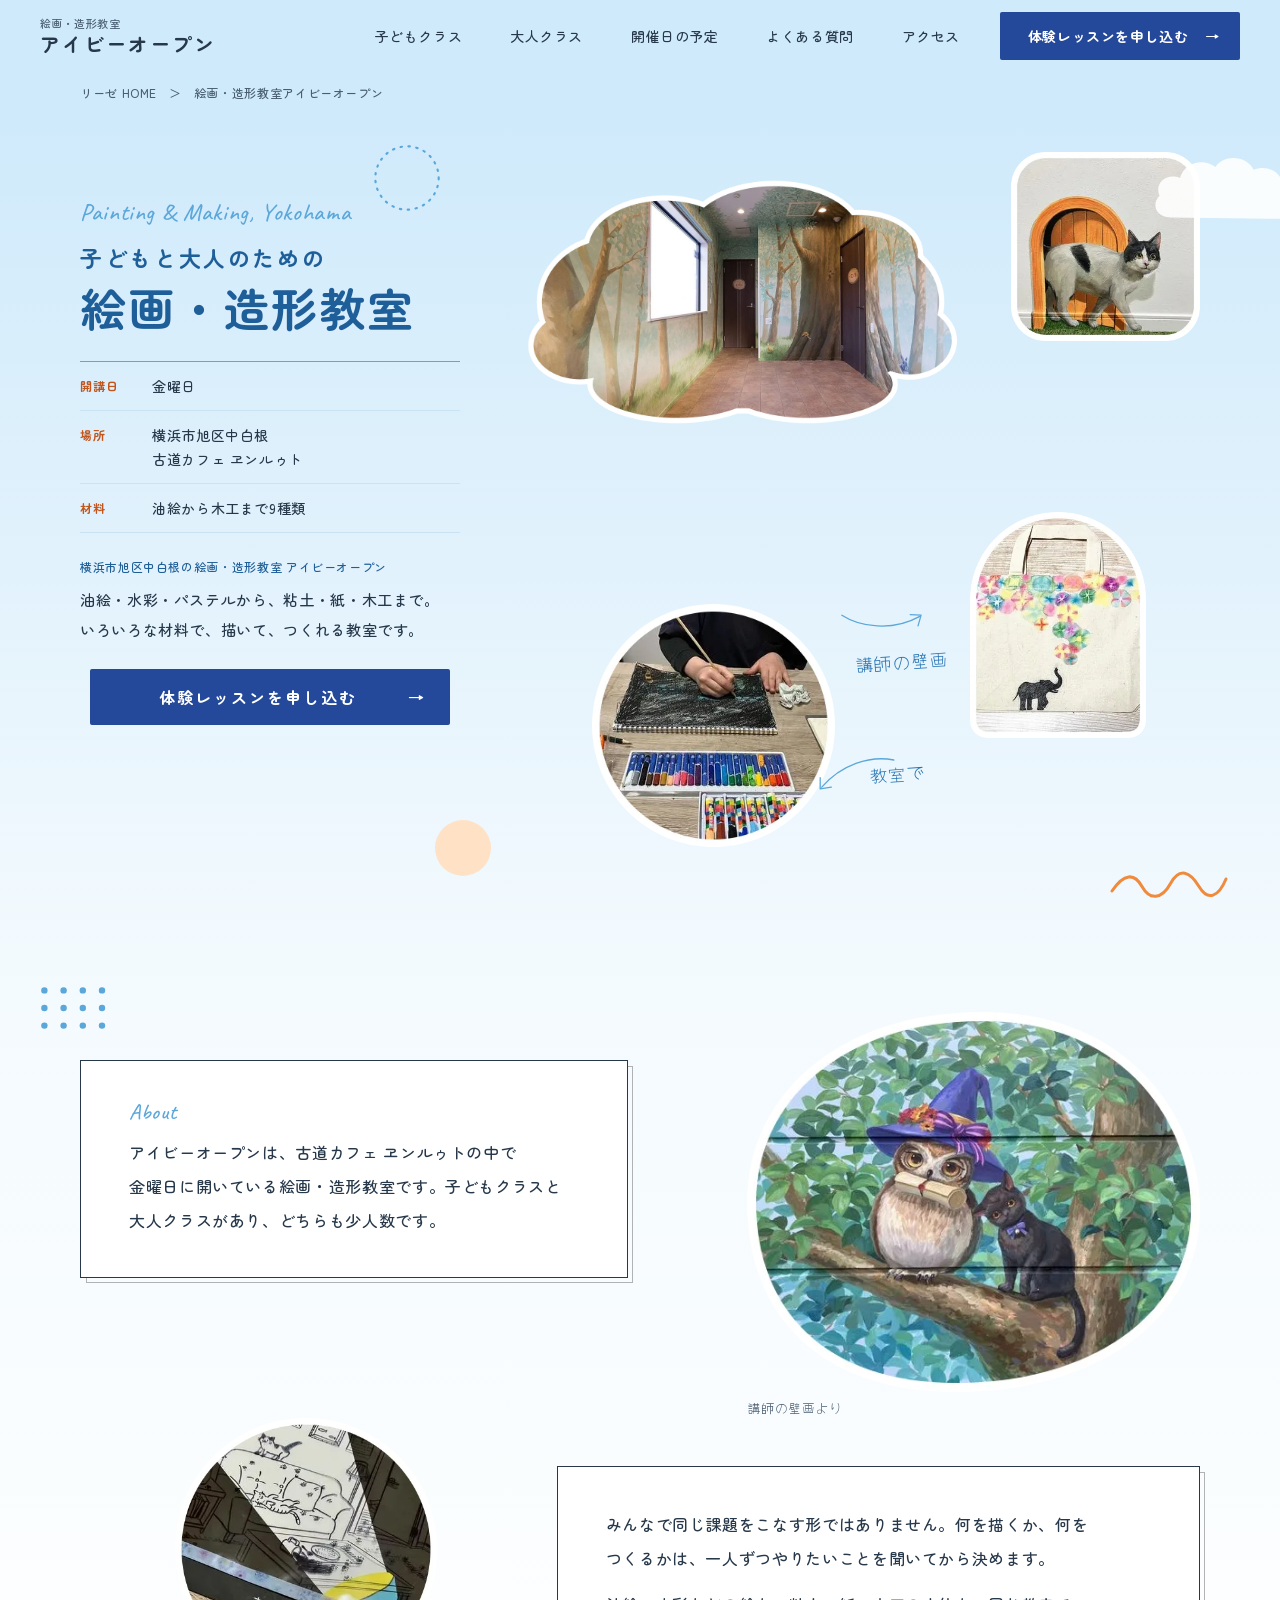
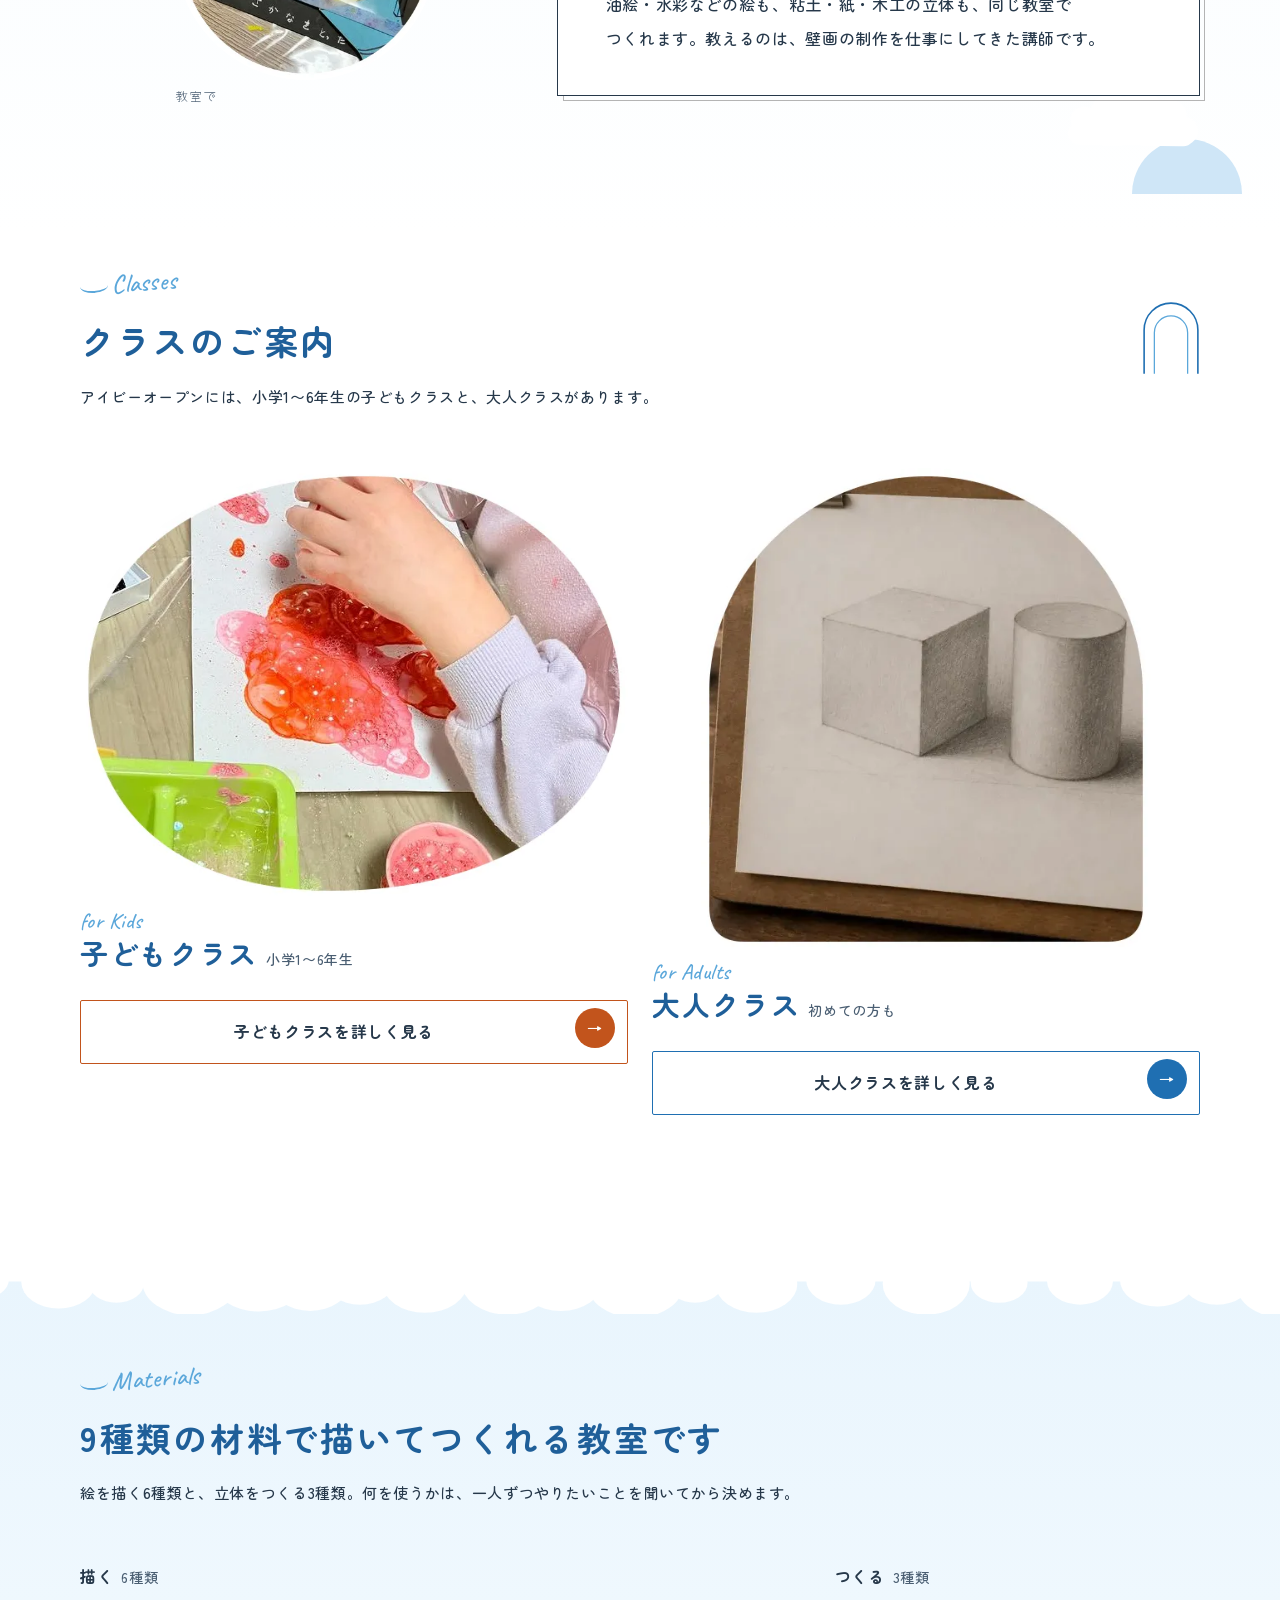
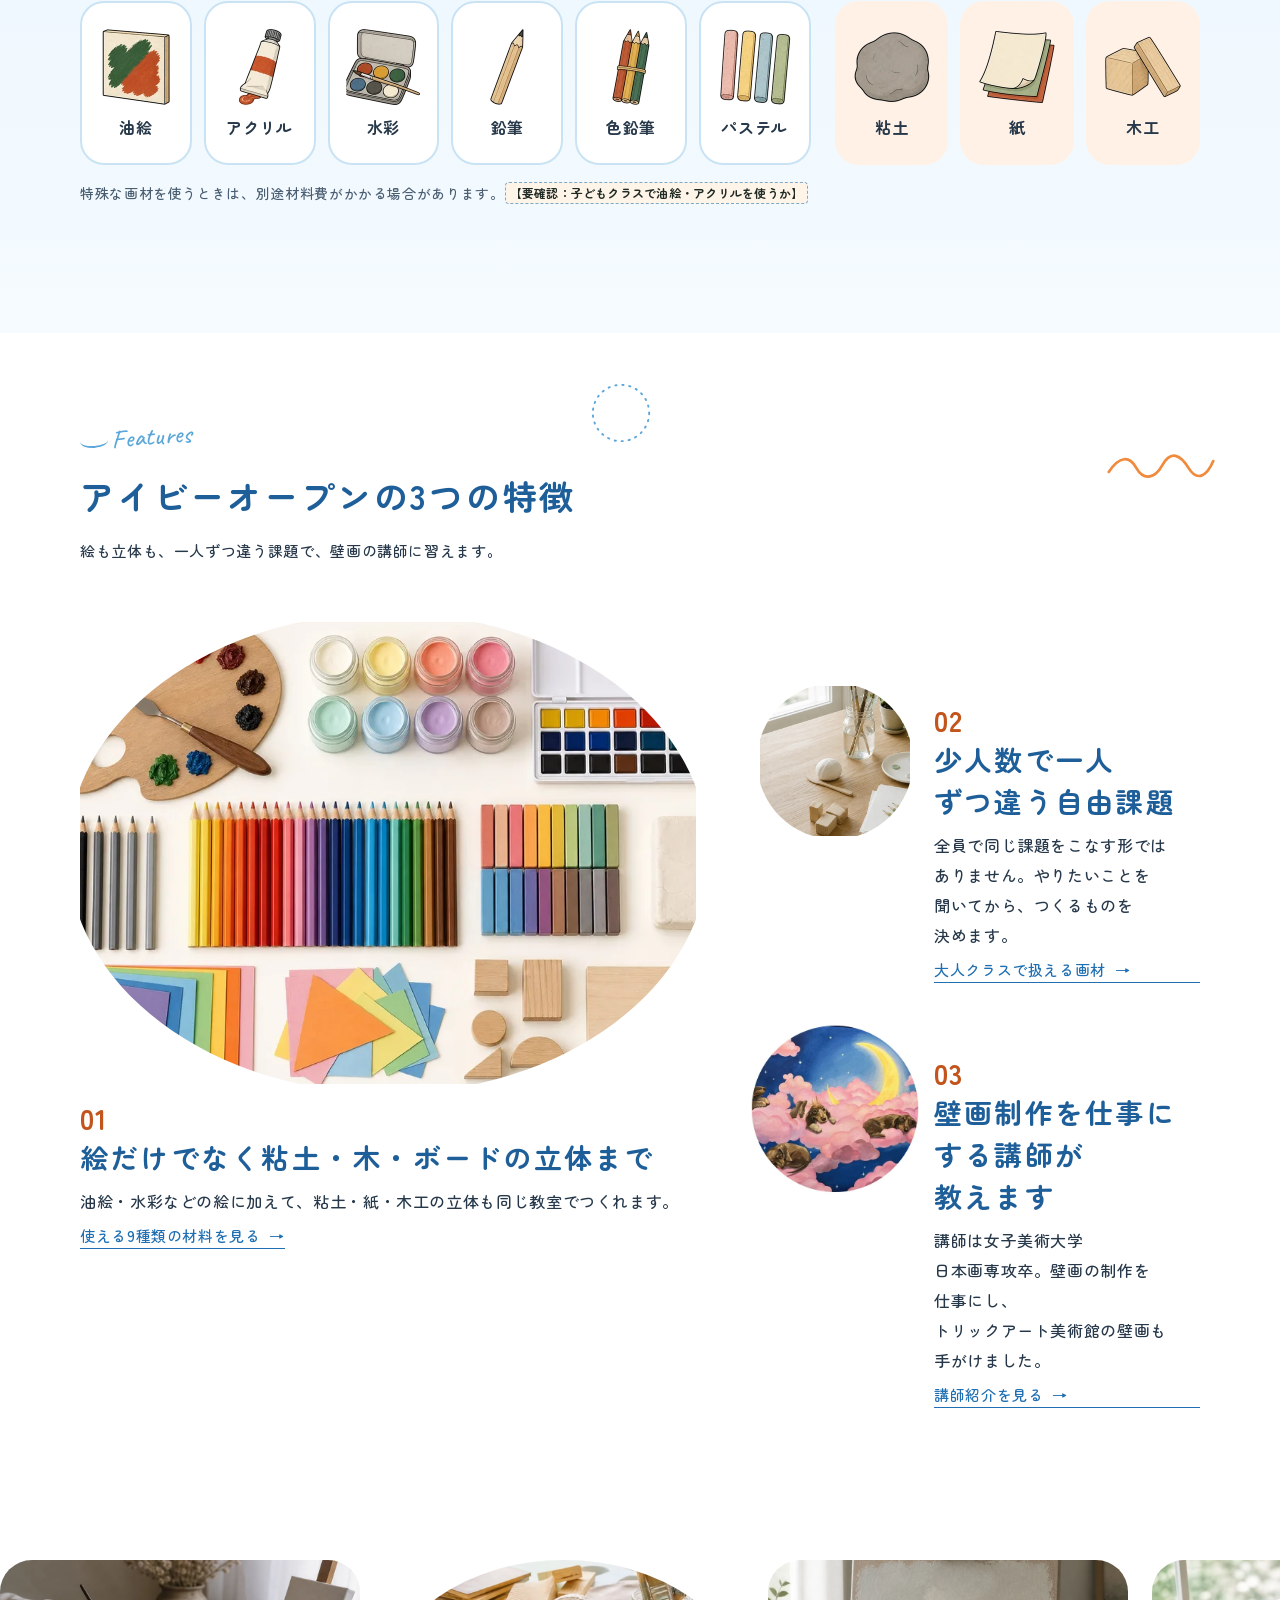
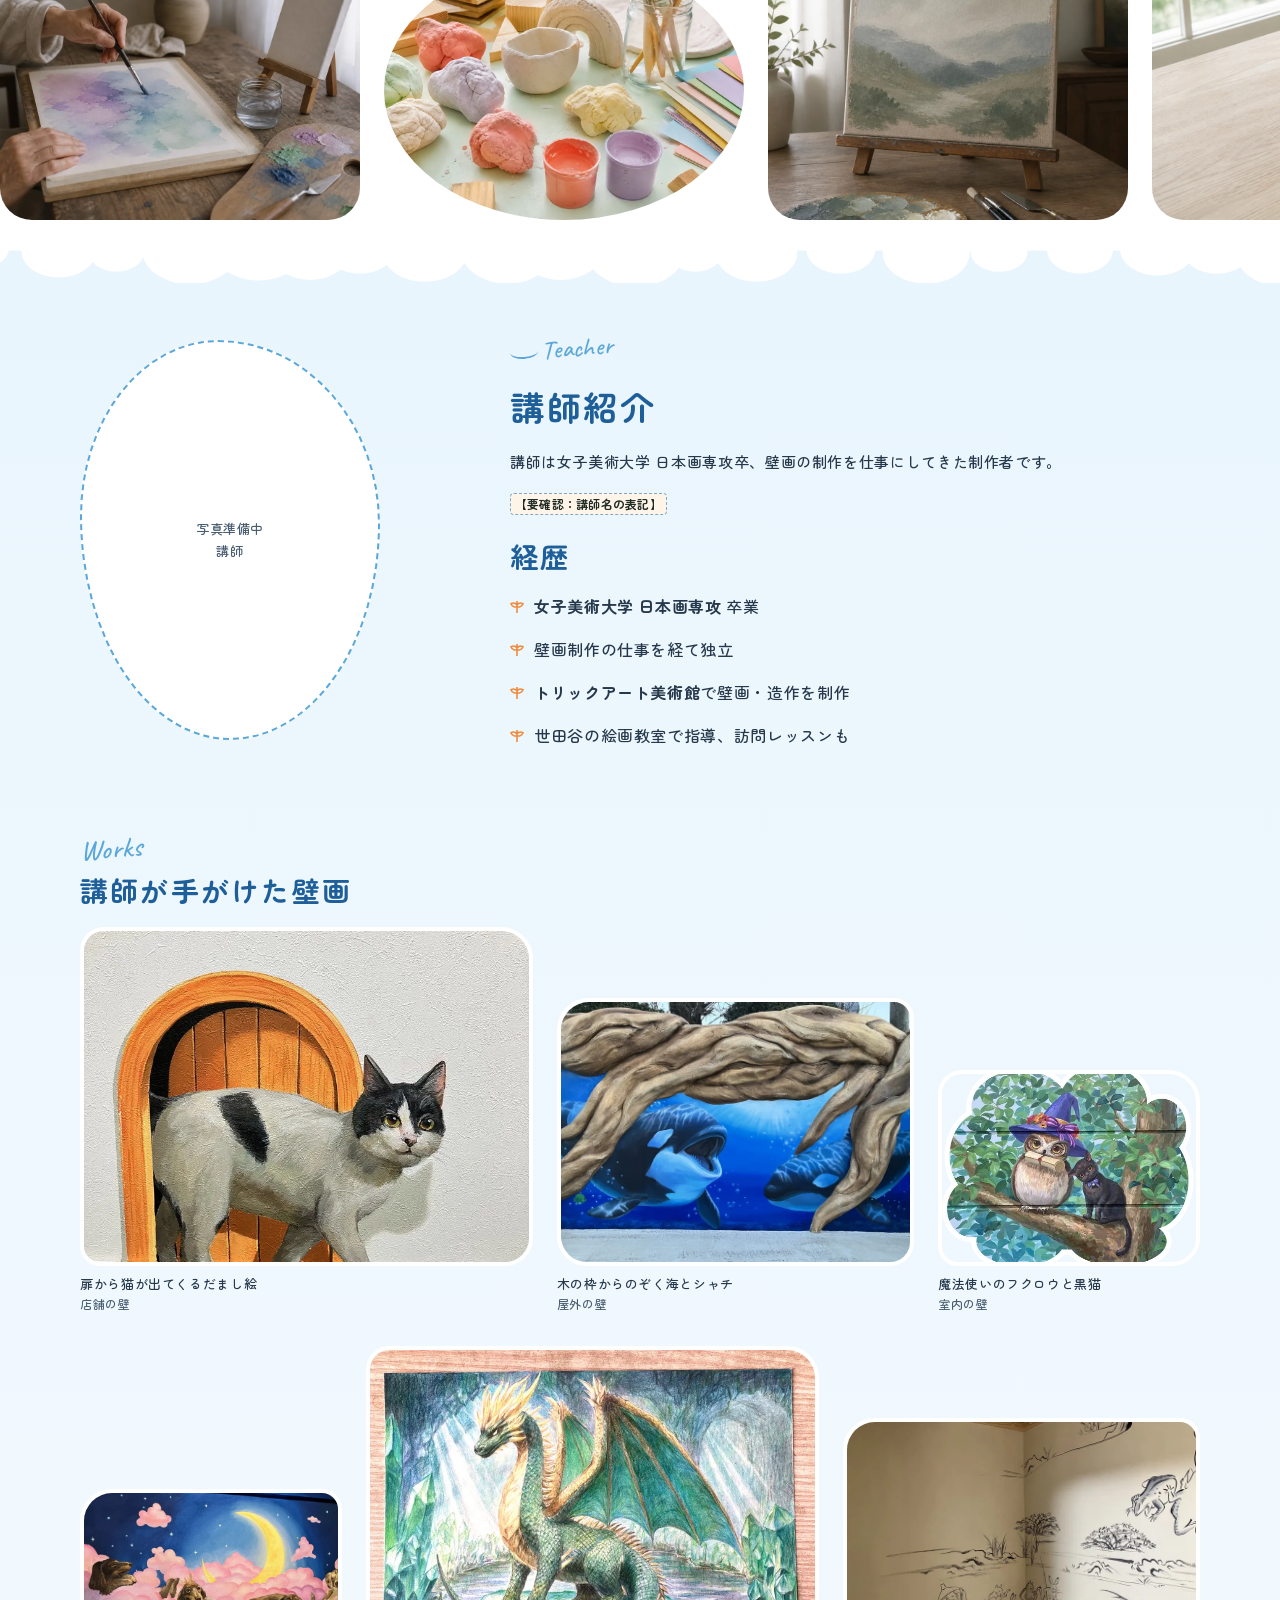
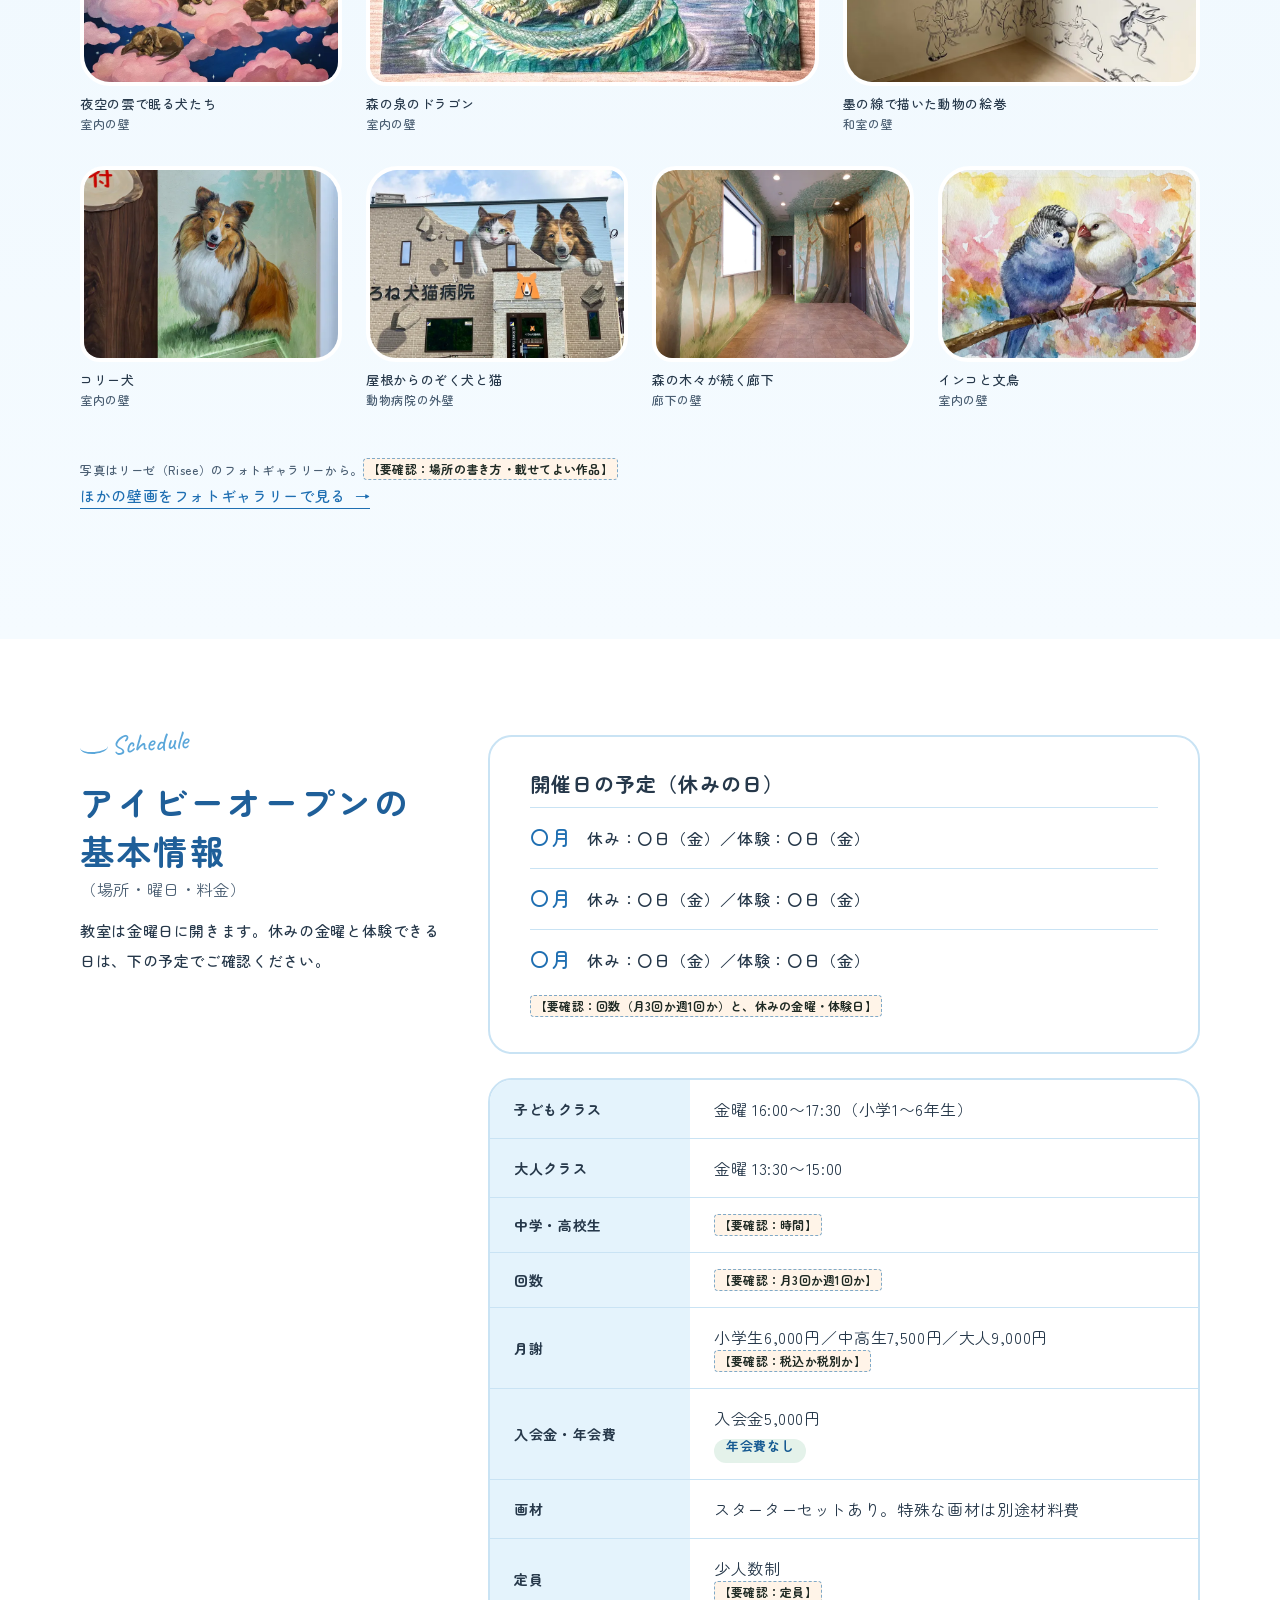
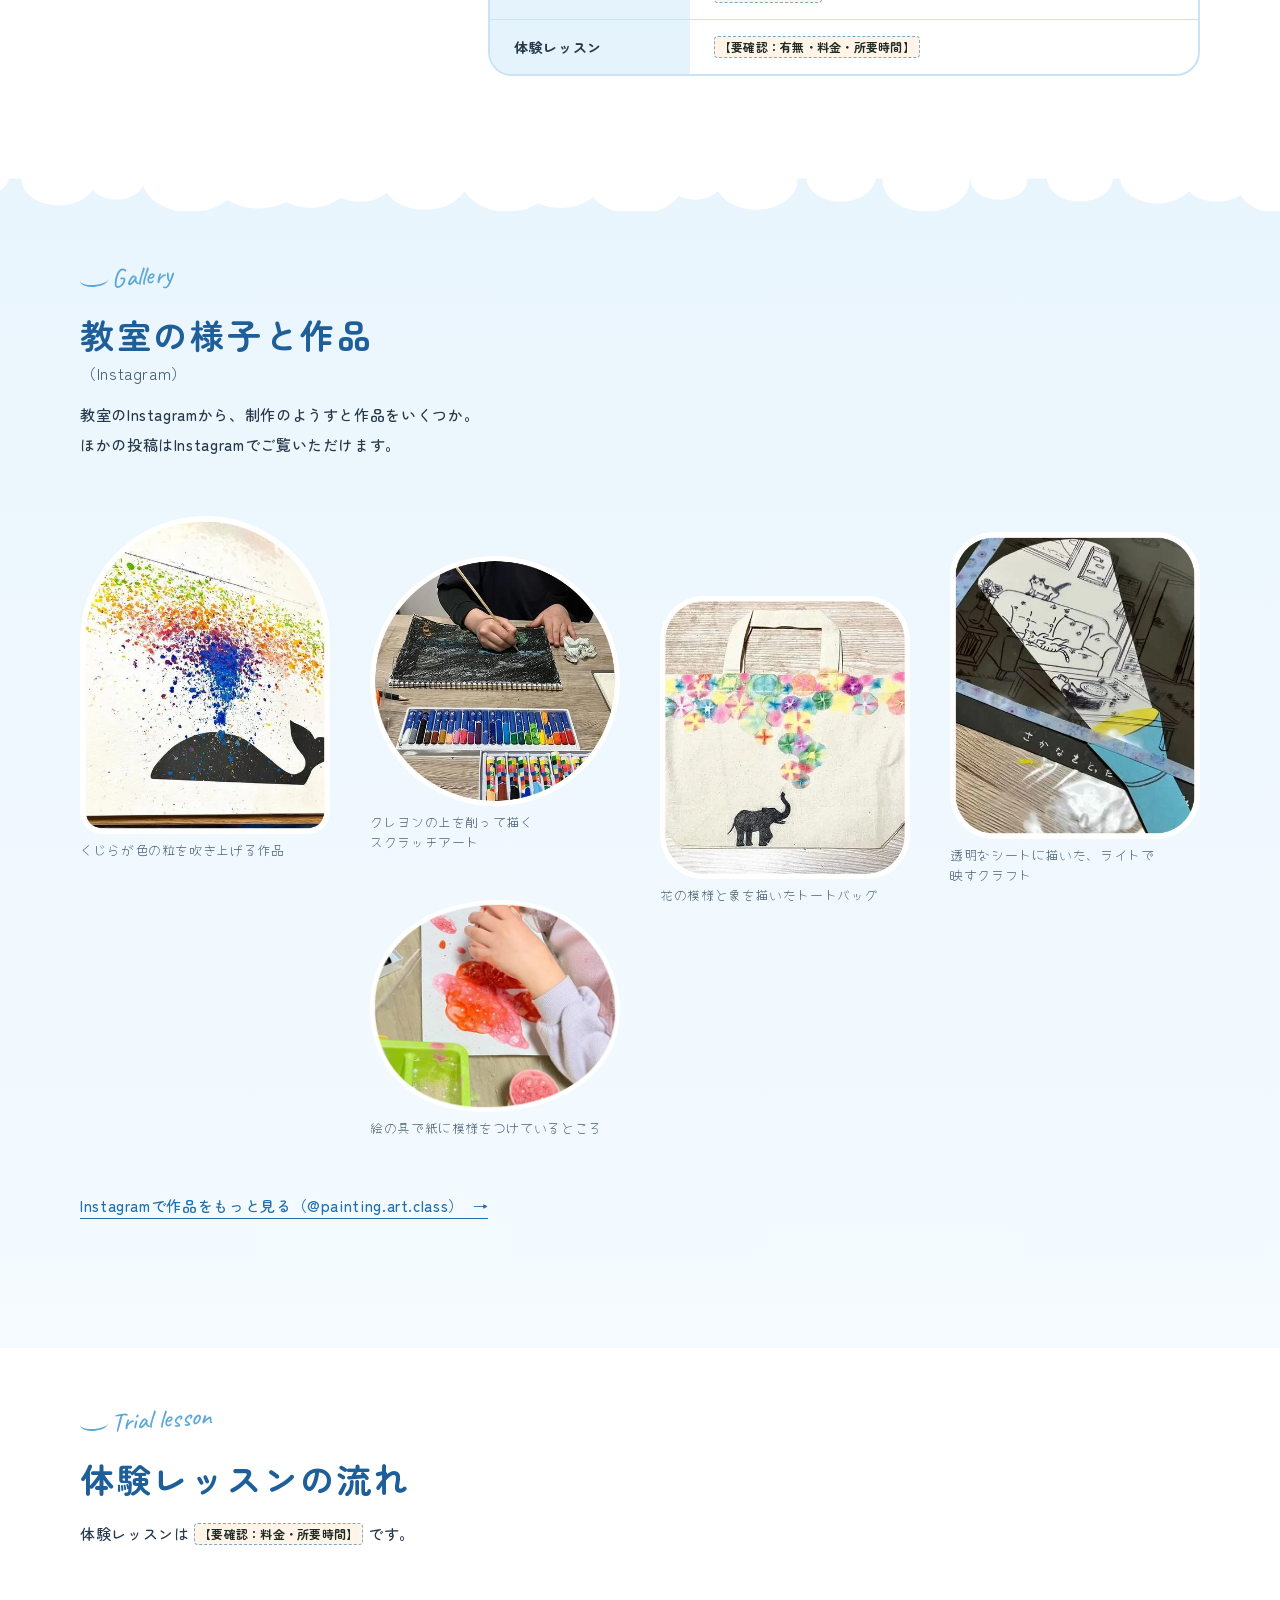
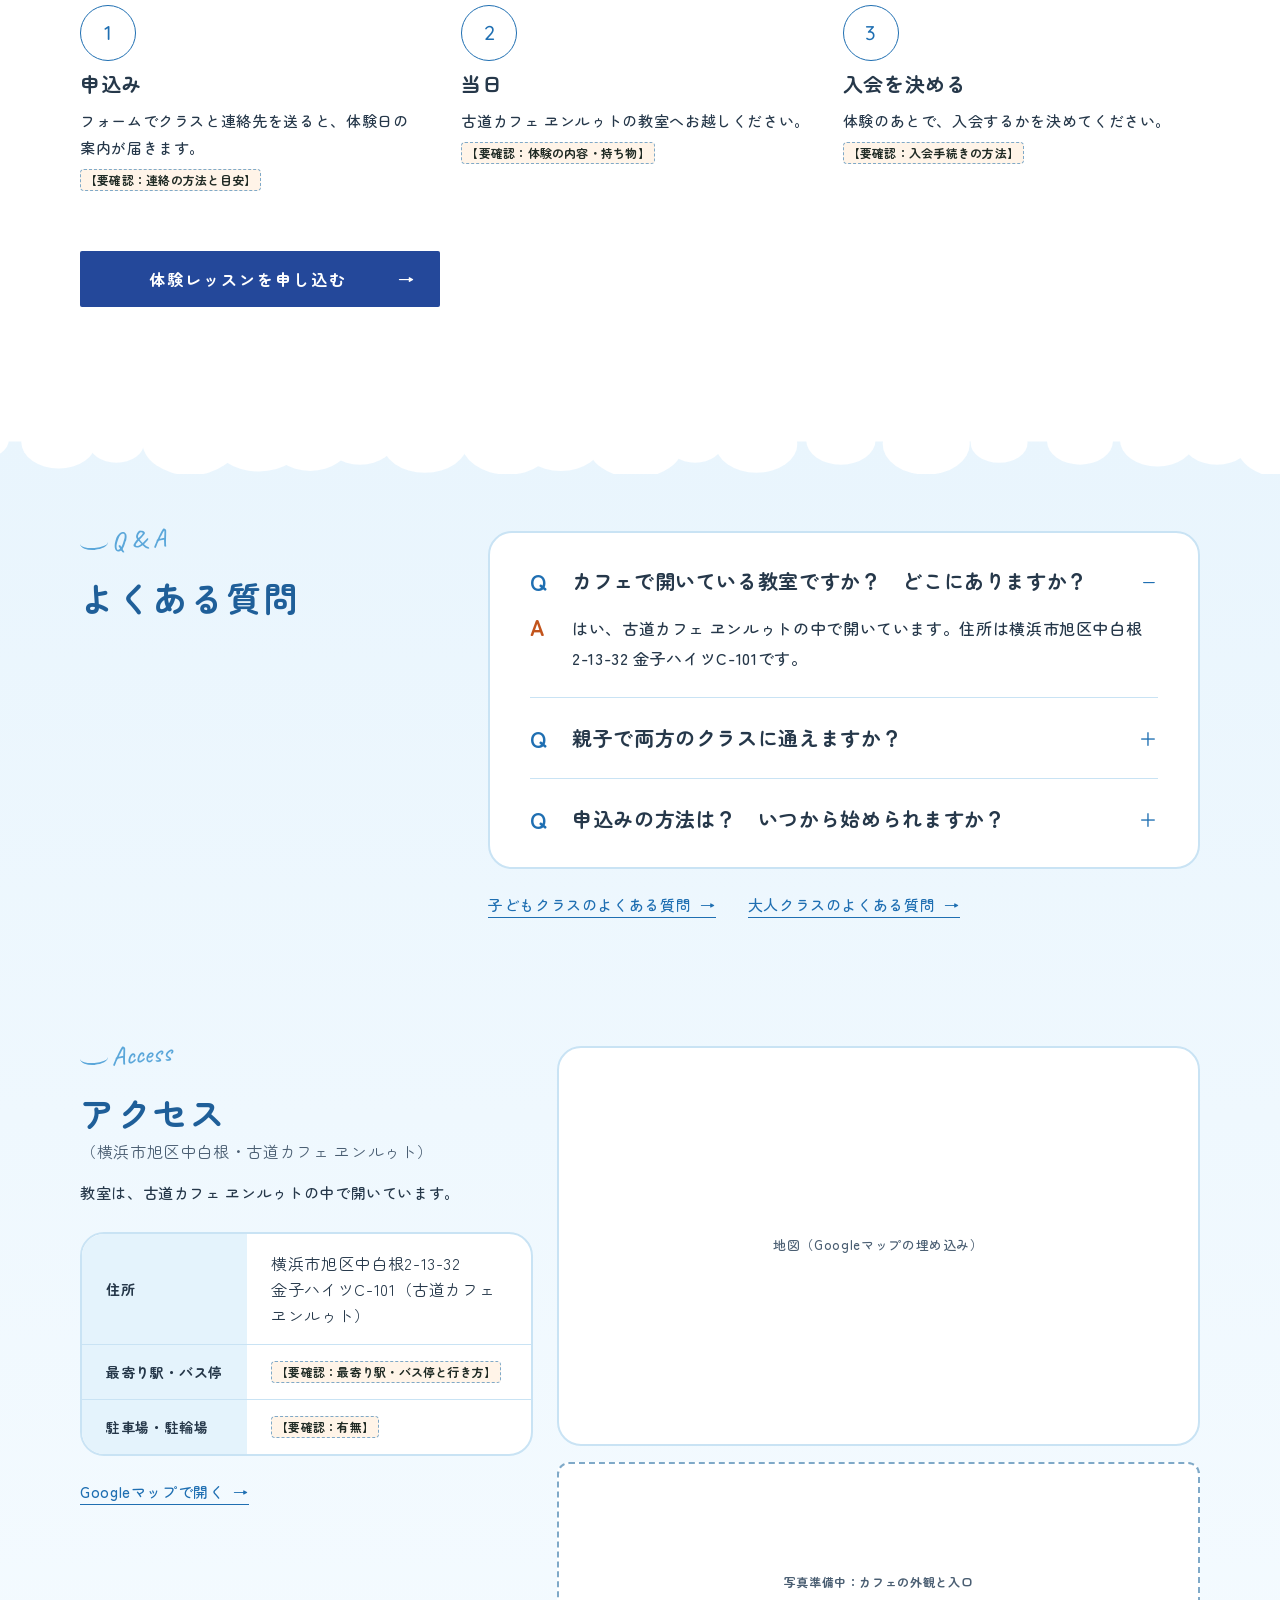
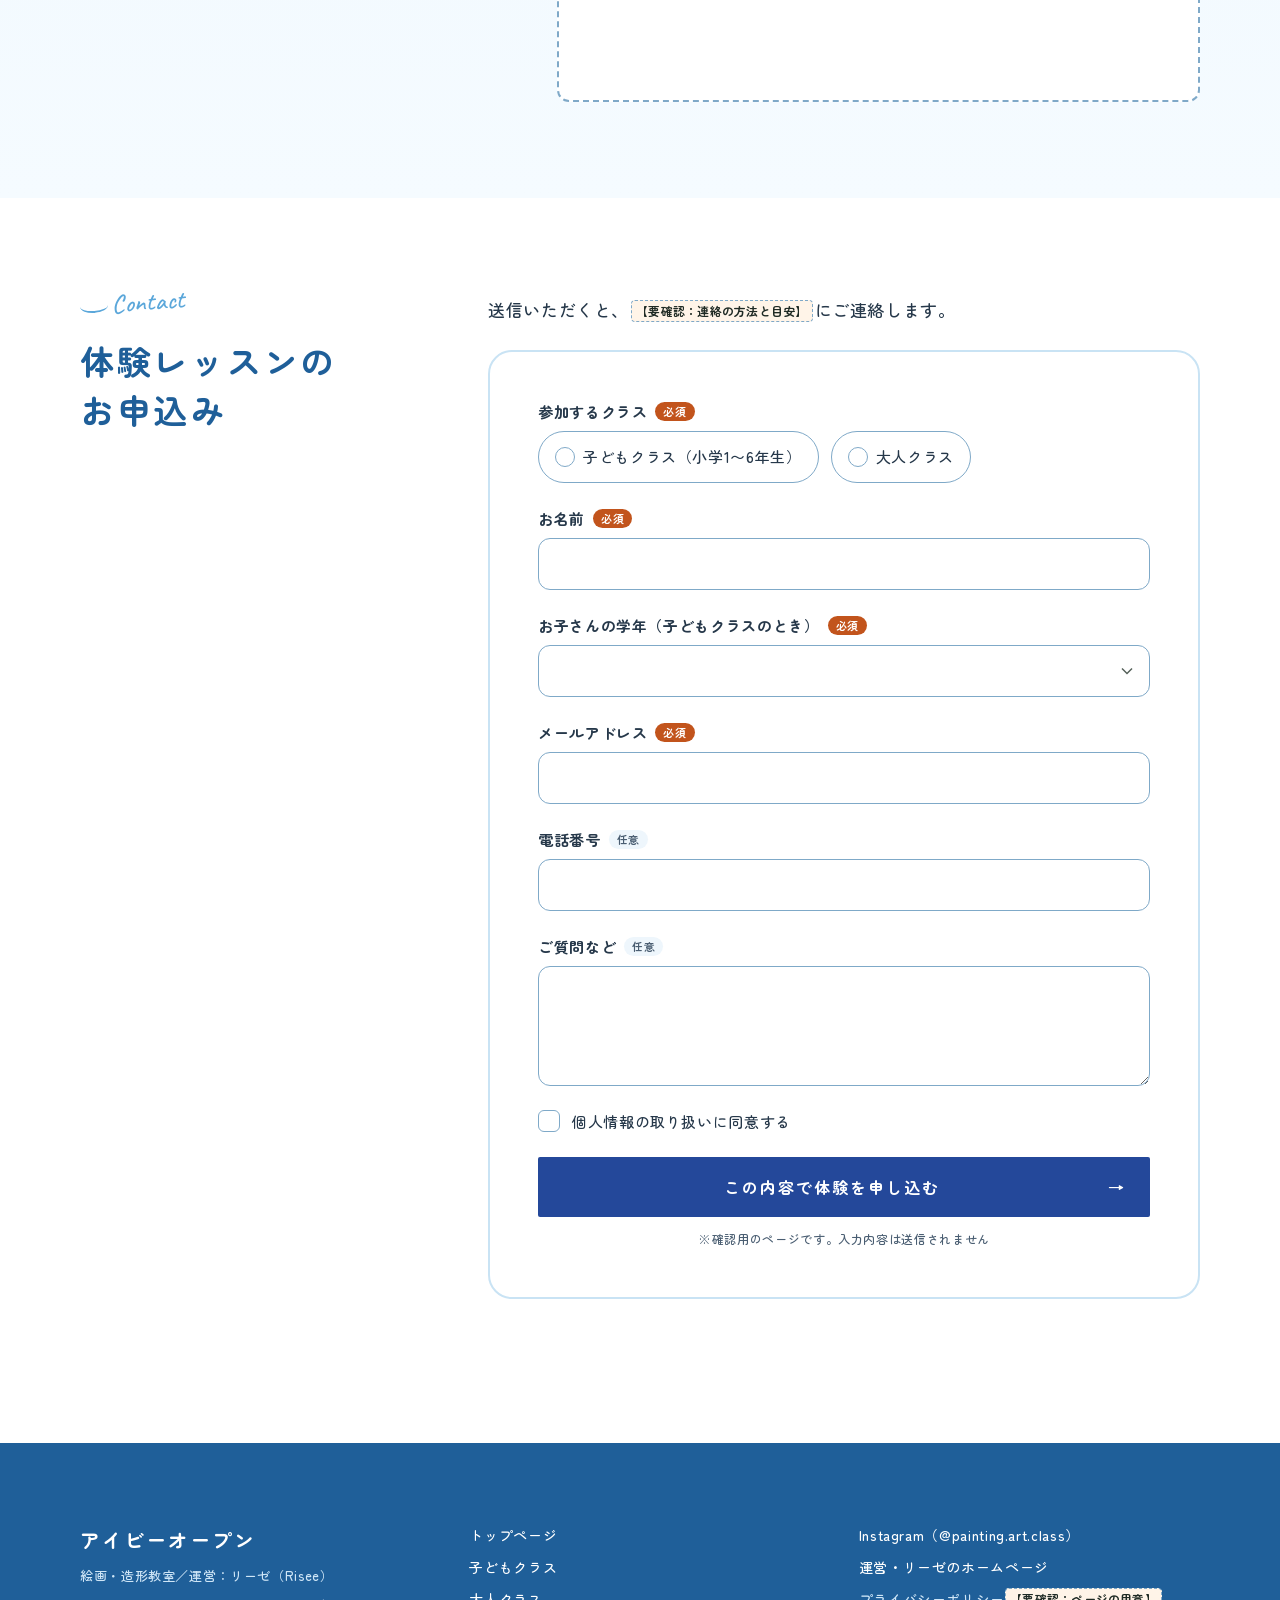
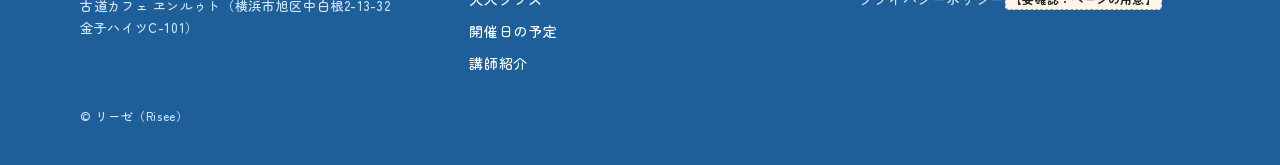
==== commit 4c0a301d: "見た目を空色の版に戻し、写真の形を雲・円・アーチ・角丸・たまご形に混ぜる - 配色・丸ゴシック・空のグラデーションは前の版に戻す - ボタン・メモの枠・左右非対称の配置はアトリエ版のまま - 写真の切" ====
--- a/index.html
+++ b/index.html
@@ -9,10 +9,11 @@
 <link rel="icon" href="data:,">
 <link rel="preconnect" href="https://fonts.googleapis.com">
 <link rel="preconnect" href="https://fonts.gstatic.com" crossorigin>
-<link href="https://fonts.googleapis.com/css2?family=Caveat:wght@500;600&family=Yomogi&family=Zen+Old+Mincho:wght@600;700&family=Zen+Kaku+Gothic+New:wght@400;500;700&display=swap" rel="stylesheet">
+<link href="https://fonts.googleapis.com/css2?family=Caveat:wght@500;600&family=Yomogi&family=Quicksand:wght@500;700&family=Zen+Maru+Gothic:wght@500;700&display=swap" rel="stylesheet">
 <link rel="stylesheet" href="assets/css/style.css?v=4">
 <link rel="stylesheet" href="assets/css/pop.css?v=2">
 <link rel="stylesheet" href="assets/css/atelier.css">
+<link rel="stylesheet" href="assets/css/sky.css">
 <script>
 (function(d){if(window.matchMedia&&matchMedia('(prefers-reduced-motion: reduce)').matches)return;d.classList.add('js-motion');try{var n=performance.getEntriesByType('navigation')[0];if(sessionStorage.getItem('ivy-intro')&&!(n&&n.type==='reload'))d.classList.add('intro-done')}catch(e){}setTimeout(function(){if(!window.ivyReady)d.classList.remove('js-motion')},2500)})(document.documentElement);
 </script>
@@ -49,6 +50,7 @@
 
 <main>
   <section class="pfv afv" id="top">
+    <img class="deco deco--ring" src="assets/img/shape/dot-ring.svg" alt=""><img class="sky-cloud sky-cloud--2" src="assets/img/pop/sky-cloud.svg" alt=""><img class="deco deco--squiggle" src="assets/img/shape/squiggle.svg" alt=""><img class="deco deco--disc" src="assets/img/shape/disc.svg" alt="">
     <div class="afv__grid">
       <div class="afv__copy">
         <p class="afv__note" aria-hidden="true">Painting &amp; Making, Yokohama</p>
@@ -63,10 +65,10 @@
         <a class="cta cta--w" href="#apply">体験レッスンを申し込む</a>
       </div>
       <div class="afv__wall">
-        <figure class="pin pin--a"><img src="assets/img/atelier/hero-forest.webp" width="1200" height="860" alt="講師が描いた、森の木々が続く廊下の壁画"></figure>
-        <figure class="pin pin--b"><img src="assets/img/atelier/hero-cat.webp" width="600" height="760" alt="小さな扉から猫が出てくるだまし絵の壁画"></figure>
-        <figure class="pin pin--c"><img src="assets/img/atelier/scratch-43.webp" width="640" height="480" alt="クレヨンの上を削って描くスクラッチアート"></figure>
-        <figure class="pin pin--d"><img src="assets/img/atelier/tote-34.webp" width="600" height="760" alt="花の模様と象を描いたトートバッグ"></figure>
+        <figure class="pin pin--a"><img src="assets/img/pop/fv2-main.webp" width="1148" height="668" alt="講師が描いた、森の木々が続く廊下の壁画"></figure>
+        <figure class="pin pin--b"><img src="assets/img/shape/fv-cat.webp" width="300" height="300" alt="小さな扉から猫が出てくるだまし絵の壁画"></figure>
+        <figure class="pin pin--c"><img src="assets/img/shape/fv-scratch.webp" width="320" height="320" alt="クレヨンの上を削って描くスクラッチアート"></figure>
+        <figure class="pin pin--d"><img src="assets/img/shape/fv-tote.webp" width="280" height="360" alt="花の模様と象を描いたトートバッグ"></figure>
         <p class="afv__hand afv__hand--1" aria-hidden="true">講師の壁画</p>
         <svg class="afv__arrow afv__arrow--1" viewBox="0 0 120 60" aria-hidden="true"><path d="M4 8 C30 2 70 10 96 40"/><path d="M84 38 L97 42 L98 28"/></svg>
         <p class="afv__hand afv__hand--2" aria-hidden="true">教室で</p>
@@ -76,13 +78,14 @@
   </section>
 
   <section class="section msg" aria-label="教室について">
+    <img class="deco deco--dots" src="assets/img/shape/dots.svg" alt=""><img class="deco deco--half" src="assets/img/shape/half.svg" alt=""><img class="sky-cloud sky-cloud--5" src="assets/img/pop/sky-cloud.svg" alt="">
     <div class="wrap msg__wrap">
       <div class="memo memo--a reveal reveal--up">
         <p class="memo__no" aria-hidden="true">About</p>
         <p>アイビーオープンは、古道カフェ ヱンルゥトの中で金曜日に開いている絵画・造形教室です。子どもクラスと大人クラスがあり、どちらも少人数です。</p>
       </div>
-      <figure class="pin msg__photo msg__photo--1 reveal reveal--up"><img src="assets/img/works/owl.webp" width="720" height="540" alt="講師が描いた、魔法使いのフクロウと黒猫の壁画"><figcaption>講師の壁画より</figcaption></figure>
-      <figure class="pin msg__photo msg__photo--2 reveal reveal--up"><img src="assets/img/atelier/light-34.webp" width="600" height="760" alt="透明なシートに描いた、ライトで映すクラフト"><figcaption>教室で</figcaption></figure>
+      <figure class="pin msg__photo msg__photo--1 reveal reveal--up"><img src="assets/img/shape/msg-owl.webp" width="500" height="420" alt="講師が描いた、魔法使いのフクロウと黒猫の壁画"><figcaption>講師の壁画より</figcaption></figure>
+      <figure class="pin msg__photo msg__photo--2 reveal reveal--up"><img src="assets/img/shape/msg-light.webp" width="400" height="400" alt="透明なシートに描いた、ライトで映すクラフト"><figcaption>教室で</figcaption></figure>
       <div class="memo memo--b reveal reveal--up" style="--d:.12s">
         <p>みんなで同じ課題をこなす形ではありません。何を描くか、何をつくるかは、一人ずつやりたいことを聞いてから決めます。</p>
         <p>油絵・水彩などの絵も、粘土・紙・木工の立体も、同じ教室でつくれます。教えるのは、壁画の制作を仕事にしてきた講師です。</p>
@@ -91,6 +94,7 @@
   </section>
 
   <section class="section classes" id="classes">
+    <img class="deco deco--arch" src="assets/img/shape/arch-line.svg" alt="">
     
     <div class="wrap">
       <div class="sec-head reveal">
@@ -100,12 +104,12 @@
       </div>
       <div class="panels">
         <article class="panel panel--kids reveal reveal--up">
-          <div class="panel__img panel__img--pin"><img src="assets/img/atelier/color-water-43.webp" width="640" height="480" alt="絵の具で紙に模様をつけているところ" loading="lazy" decoding="async"></div>
+          <div class="panel__img pop-cloud"><img src="assets/img/shape/kids.webp" width="660" height="520" alt="絵の具で紙に模様をつけているところ" loading="lazy" decoding="async"></div>
           <div class="panel__name"><span class="panel__en" aria-hidden="true">for Kids</span><div class="panel__row"><h3>子どもクラス</h3><span>小学1〜6年生</span></div></div>
           <div class="panel__body"><a class="choice choice--kids" href="kids/">子どもクラスを詳しく見る</a></div>
         </article>
         <article class="panel panel--adult reveal reveal--up" style="--d:.12s">
-          <div class="panel__img panel__img--pin"><img src="assets/img/pencil-sketch.webp" width="1320" height="879" alt="立方体と円柱を鉛筆で描いたスケッチのイメージ" loading="lazy" decoding="async"></div>
+          <div class="panel__img pop-cloud"><img src="assets/img/shape/adult.webp" width="540" height="580" alt="立方体と円柱を鉛筆で描いたスケッチのイメージ" loading="lazy" decoding="async"></div>
           <div class="panel__name"><span class="panel__en" aria-hidden="true">for Adults</span><div class="panel__row"><h3>大人クラス</h3><span>初めての方も</span></div></div>
           <div class="panel__body"><a class="choice choice--adult" href="adult/">大人クラスを詳しく見る</a></div>
         </article>
@@ -114,7 +118,7 @@
   </section>
 
   <section class="section materials-top" id="materials">
-    <img class="cedge" src="assets/img/atelier/edge-blue.svg" alt="">
+    <img class="cedge" src="assets/img/pop/cloud-edge.svg" alt="">
     <div class="wrap">
       <div class="sec-head reveal">
         <p class="label" aria-hidden="true">Materials</p>
@@ -130,6 +134,7 @@
   </section>
 
   <section class="section features" id="features">
+    <img class="deco deco--ring2" src="assets/img/shape/dot-ring.svg" alt=""><img class="deco deco--squiggle2" src="assets/img/shape/squiggle.svg" alt="">
     
     <div class="wrap">
       <div class="sec-head reveal">
@@ -154,7 +159,7 @@
           <a class="tlink" href="adult/#materials">大人クラスで扱える画材</a>
         </article>
         <article class="card">
-          <div class="ph reveal reveal--up"><img src="assets/img/works/night-sky.webp" width="720" height="540" alt="講師が描いた、夜空の雲の上で犬が眠る壁画" loading="lazy" decoding="async"></div>
+          <div class="ph ph--cloud reveal reveal--up"><img src="assets/img/shape/feat3.webp" width="460" height="460" alt="講師が描いた、夜空の雲の上で犬が眠る壁画" loading="lazy" decoding="async"></div>
           <p class="card__no" aria-hidden="true">03</p>
           <h3>壁画制作を仕事にする講師が教えます</h3>
           <p class="card__text">講師は女子美術大学 日本画専攻卒。壁画の制作を仕事にし、トリックアート美術館の壁画も手がけました。</p>
@@ -167,11 +172,11 @@
   <div class="loop" aria-hidden="true"><ul class="loop__track"><li><img src="assets/img/watercolor-hands.webp" alt="" loading="lazy" decoding="async"></li><li><img src="assets/img/clay-materials.webp" alt="" loading="lazy" decoding="async"></li><li><img src="assets/img/oil-canvas-easel.webp" alt="" loading="lazy" decoding="async"></li><li><img src="assets/img/desk-brushes-clay.webp" alt="" loading="lazy" decoding="async"></li><li><img src="assets/img/pencil-sketch.webp" alt="" loading="lazy" decoding="async"></li><li><img src="assets/img/wood-board-sculpture.webp" alt="" loading="lazy" decoding="async"></li><li><img src="assets/img/still-life.webp" alt="" loading="lazy" decoding="async"></li><li><img src="assets/img/art-materials.webp" alt="" loading="lazy" decoding="async"></li><li><img src="assets/img/watercolor-hands.webp" alt="" loading="lazy" decoding="async"></li><li><img src="assets/img/clay-materials.webp" alt="" loading="lazy" decoding="async"></li><li><img src="assets/img/oil-canvas-easel.webp" alt="" loading="lazy" decoding="async"></li><li><img src="assets/img/desk-brushes-clay.webp" alt="" loading="lazy" decoding="async"></li><li><img src="assets/img/pencil-sketch.webp" alt="" loading="lazy" decoding="async"></li><li><img src="assets/img/wood-board-sculpture.webp" alt="" loading="lazy" decoding="async"></li><li><img src="assets/img/still-life.webp" alt="" loading="lazy" decoding="async"></li><li><img src="assets/img/art-materials.webp" alt="" loading="lazy" decoding="async"></li></ul></div>
 
   <section class="section teacher teacher--soft" id="teacher">
-    <img class="cedge" src="assets/img/atelier/edge-blue.svg" alt="">
+    <img class="cedge" src="assets/img/pop/cloud-edge.svg" alt="">
     <div class="wrap teacher__grid">
       <div class="teacher__photo">
         
-        <div class="ph ph--frame reveal reveal--up">写真準備中<br>講師</div>
+        <div class="ph ph--cloudempty reveal reveal--up">写真準備中<br>講師</div>
       </div>
       <div class="teacher__body">
         <div class="sec-head sec-head--flush reveal">
@@ -193,7 +198,7 @@
     <div class="wrap"><div class="works" id="works">
           <p class="works__script" aria-hidden="true">Works</p>
           <h3 class="h3-sec">講師が手がけた壁画</h3>
-          <ul class="works__list"><li class="works__item reveal reveal--up" style="--d:0s"><figure><img src="assets/img/works/cat-door.webp" width="720" height="540" alt="講師の壁画：扉から猫が出てくるだまし絵" loading="lazy" decoding="async"><figcaption>扉から猫が出てくるだまし絵<span>店舗の壁</span></figcaption></figure></li><li class="works__item reveal reveal--up" style="--d:0.08s"><figure><img src="assets/img/works/sea.webp" width="720" height="540" alt="講師の壁画：木の枠からのぞく海とシャチ" loading="lazy" decoding="async"><figcaption>木の枠からのぞく海とシャチ<span>屋外の壁</span></figcaption></figure></li><li class="works__item reveal reveal--up" style="--d:0.16s"><figure><img src="assets/img/works/owl.webp" width="720" height="540" alt="講師の壁画：魔法使いのフクロウと黒猫" loading="lazy" decoding="async"><figcaption>魔法使いのフクロウと黒猫<span>室内の壁</span></figcaption></figure></li><li class="works__item reveal reveal--up" style="--d:0.24s"><figure><img src="assets/img/works/night-sky.webp" width="720" height="540" alt="講師の壁画：夜空の雲で眠る犬たち" loading="lazy" decoding="async"><figcaption>夜空の雲で眠る犬たち<span>室内の壁</span></figcaption></figure></li><li class="works__item reveal reveal--up" style="--d:0.32s"><figure><img src="assets/img/works/dragon.webp" width="720" height="540" alt="講師の壁画：森の泉のドラゴン" loading="lazy" decoding="async"><figcaption>森の泉のドラゴン<span>室内の壁</span></figcaption></figure></li><li class="works__item reveal reveal--up" style="--d:0s"><figure><img src="assets/img/works/ink.webp" width="720" height="540" alt="講師の壁画：墨の線で描いた動物の絵巻" loading="lazy" decoding="async"><figcaption>墨の線で描いた動物の絵巻<span>和室の壁</span></figcaption></figure></li><li class="works__item reveal reveal--up" style="--d:0.08s"><figure><img src="assets/img/works/collie.webp" width="720" height="540" alt="講師の壁画：コリー犬" loading="lazy" decoding="async"><figcaption>コリー犬<span>室内の壁</span></figcaption></figure></li><li class="works__item reveal reveal--up" style="--d:0.16s"><figure><img src="assets/img/works/clinic.webp" width="720" height="540" alt="講師の壁画：屋根からのぞく犬と猫" loading="lazy" decoding="async"><figcaption>屋根からのぞく犬と猫<span>動物病院の外壁</span></figcaption></figure></li><li class="works__item reveal reveal--up" style="--d:0.24s"><figure><img src="assets/img/works/forest.webp" width="720" height="540" alt="講師の壁画：森の木々が続く廊下" loading="lazy" decoding="async"><figcaption>森の木々が続く廊下<span>廊下の壁</span></figcaption></figure></li><li class="works__item reveal reveal--up" style="--d:0.32s"><figure><img src="assets/img/works/birds.webp" width="720" height="540" alt="講師の壁画：インコと文鳥" loading="lazy" decoding="async"><figcaption>インコと文鳥<span>室内の壁</span></figcaption></figure></li></ul>
+          <ul class="works__list"><li class="works__item reveal reveal--up" style="--d:0s"><figure><img src="assets/img/works/cat-door.webp" width="720" height="540" alt="講師の壁画：扉から猫が出てくるだまし絵" loading="lazy" decoding="async"><figcaption>扉から猫が出てくるだまし絵<span>店舗の壁</span></figcaption></figure></li><li class="works__item reveal reveal--up" style="--d:0.08s"><figure><img src="assets/img/works/sea.webp" width="720" height="540" alt="講師の壁画：木の枠からのぞく海とシャチ" loading="lazy" decoding="async"><figcaption>木の枠からのぞく海とシャチ<span>屋外の壁</span></figcaption></figure></li><li class="works__item reveal reveal--up" style="--d:0.16s"><figure><img src="assets/img/class/owl-cloud.webp" width="500" height="420" alt="講師の壁画：魔法使いのフクロウと黒猫" loading="lazy" decoding="async"><figcaption>魔法使いのフクロウと黒猫<span>室内の壁</span></figcaption></figure></li><li class="works__item reveal reveal--up" style="--d:0.24s"><figure><img src="assets/img/works/night-sky.webp" width="720" height="540" alt="講師の壁画：夜空の雲で眠る犬たち" loading="lazy" decoding="async"><figcaption>夜空の雲で眠る犬たち<span>室内の壁</span></figcaption></figure></li><li class="works__item reveal reveal--up" style="--d:0.32s"><figure><img src="assets/img/works/dragon.webp" width="720" height="540" alt="講師の壁画：森の泉のドラゴン" loading="lazy" decoding="async"><figcaption>森の泉のドラゴン<span>室内の壁</span></figcaption></figure></li><li class="works__item reveal reveal--up" style="--d:0s"><figure><img src="assets/img/works/ink.webp" width="720" height="540" alt="講師の壁画：墨の線で描いた動物の絵巻" loading="lazy" decoding="async"><figcaption>墨の線で描いた動物の絵巻<span>和室の壁</span></figcaption></figure></li><li class="works__item reveal reveal--up" style="--d:0.08s"><figure><img src="assets/img/works/collie.webp" width="720" height="540" alt="講師の壁画：コリー犬" loading="lazy" decoding="async"><figcaption>コリー犬<span>室内の壁</span></figcaption></figure></li><li class="works__item reveal reveal--up" style="--d:0.16s"><figure><img src="assets/img/works/clinic.webp" width="720" height="540" alt="講師の壁画：屋根からのぞく犬と猫" loading="lazy" decoding="async"><figcaption>屋根からのぞく犬と猫<span>動物病院の外壁</span></figcaption></figure></li><li class="works__item reveal reveal--up" style="--d:0.24s"><figure><img src="assets/img/works/forest.webp" width="720" height="540" alt="講師の壁画：森の木々が続く廊下" loading="lazy" decoding="async"><figcaption>森の木々が続く廊下<span>廊下の壁</span></figcaption></figure></li><li class="works__item reveal reveal--up" style="--d:0.32s"><figure><img src="assets/img/works/birds.webp" width="720" height="540" alt="講師の壁画：インコと文鳥" loading="lazy" decoding="async"><figcaption>インコと文鳥<span>室内の壁</span></figcaption></figure></li></ul>
           <p class="works__note">写真はリーゼ（Risee）のフォトギャラリーから。<span class="tbc">【要確認：場所の書き方・載せてよい作品】</span></p>
         
         <a class="tlink" href="https://artewald.com/photogallery/" target="_blank" rel="noopener">ほかの壁画をフォトギャラリーで見る<span class="vh">（新しいタブで開きます）</span></a>
@@ -239,7 +244,7 @@
   </section>
 
   <section class="section insta" id="gallery">
-    <img class="cedge" src="assets/img/atelier/edge-blue.svg" alt="">
+    <img class="cedge" src="assets/img/pop/cloud-edge.svg" alt="">
     <div class="wrap">
       <div class="sec-head reveal">
         <p class="label" aria-hidden="true">Gallery</p>
@@ -247,7 +252,7 @@
         <p class="lead">教室のInstagramから、制作のようすと作品をいくつか。<br>ほかの投稿はInstagramでご覧いただけます。</p>
       </div>
       <div class="scene">
-        <ul class="scene__list"><li class="scene__item scene__item--1 reveal reveal--up"><figure class="pin "><img src="assets/img/atelier/whale-34.webp" width="600" height="760" alt="くじらが色の粒を吹き上げる作品"><figcaption>くじらが色の粒を吹き上げる作品</figcaption></figure></li><li class="scene__item scene__item--2 reveal reveal--up"><figure class="pin "><img src="assets/img/atelier/scratch-43.webp" width="640" height="480" alt="クレヨンの上を削って描くスクラッチアート"><figcaption>クレヨンの上を削って描くスクラッチアート</figcaption></figure></li><li class="scene__item scene__item--3 reveal reveal--up"><figure class="pin "><img src="assets/img/atelier/tote-34.webp" width="600" height="760" alt="花の模様と象を描いたトートバッグ"><figcaption>花の模様と象を描いたトートバッグ</figcaption></figure></li><li class="scene__item scene__item--4 reveal reveal--up"><figure class="pin "><img src="assets/img/atelier/color-water-43.webp" width="640" height="480" alt="絵の具で紙に模様をつけているところ"><figcaption>絵の具で紙に模様をつけているところ</figcaption></figure></li><li class="scene__item scene__item--5 reveal reveal--up"><figure class="pin "><img src="assets/img/atelier/light-34.webp" width="600" height="760" alt="透明なシートに描いた、ライトで映すクラフト"><figcaption>透明なシートに描いた、ライトで映すクラフト</figcaption></figure></li></ul>
+        <ul class="scene__list"><li class="scene__item scene__item--1 reveal reveal--up"><figure class="pin "><img src="assets/img/shape/sc-whale.webp" width="440" height="560" alt="くじらが色の粒を吹き上げる作品"><figcaption>くじらが色の粒を吹き上げる作品</figcaption></figure></li><li class="scene__item scene__item--2 reveal reveal--up"><figure class="pin "><img src="assets/img/shape/sc-scratch.webp" width="480" height="480" alt="クレヨンの上を削って描くスクラッチアート"><figcaption>クレヨンの上を削って描くスクラッチアート</figcaption></figure></li><li class="scene__item scene__item--3 reveal reveal--up"><figure class="pin "><img src="assets/img/shape/sc-tote.webp" width="460" height="520" alt="花の模様と象を描いたトートバッグ"><figcaption>花の模様と象を描いたトートバッグ</figcaption></figure></li><li class="scene__item scene__item--4 reveal reveal--up"><figure class="pin "><img src="assets/img/shape/sc-color.webp" width="520" height="440" alt="絵の具で紙に模様をつけているところ"><figcaption>絵の具で紙に模様をつけているところ</figcaption></figure></li><li class="scene__item scene__item--5 reveal reveal--up"><figure class="pin "><img src="assets/img/shape/sc-light.webp" width="440" height="540" alt="透明なシートに描いた、ライトで映すクラフト"><figcaption>透明なシートに描いた、ライトで映すクラフト</figcaption></figure></li></ul>
       </div>
       <a class="tlink" href="https://www.instagram.com/painting.art.class/" target="_blank" rel="noopener">Instagramで作品をもっと見る（@painting.art.class）<span class="vh">（新しいタブで開きます）</span></a>
     </div>
@@ -288,7 +293,7 @@
   </section>
 
   <section class="section soft" id="faq">
-    <img class="cedge" src="assets/img/atelier/edge-blue.svg" alt="">
+    <img class="cedge" src="assets/img/pop/cloud-edge.svg" alt="">
     
     <div class="wrap split">
       <div class="sec-head reveal">
--- a/assets/css/sky.css
+++ b/assets/css/sky.css
@@ -0,0 +1,110 @@
+/* =====================================================================
+   見た目は空色の版（pop.css v2）に戻す。ボタン・メモの枠・配置はアトリエ版のまま
+   （atelier.css の後に読む。大人ページは adult.css の後）
+   ===================================================================== */
+:root {
+  --font-head: "Zen Maru Gothic", "Hiragino Maru Gothic ProN", sans-serif;
+  --font-body: "Zen Maru Gothic", "Hiragino Maru Gothic ProN", sans-serif;
+  --font-hand: "Yomogi", "Zen Maru Gothic", sans-serif;
+  --color-main: #1F6FB2;
+  --color-main-dark: #175A92;
+  --color-deep: #1F5F99;
+  --color-ink: #26384A;
+  --color-text-sub: #4A5E72;
+  --color-accent: #C2541C;
+  --line-hand: #5BA7DA;
+  --theme: #1F6FB2;
+  --theme-pale: #E4F3FC;
+  --theme-soft: #F2F9FE;
+  --ink: #26384A;
+  --graphite: #4A5E72;
+  --sienna: #C2541C;
+}
+body:not([data-theme="kids"]) { background: #fff; color: var(--color-ink); font-family: var(--font-body); font-weight: 500; }
+body:not([data-theme="kids"]) .header, body:not([data-theme="kids"]) .crumb-bar { background: var(--sky-top); }
+.footer { background: var(--color-deep); }
+
+/* 見出し・英字ラベル */
+body:not([data-theme="kids"]) :is(.sec-head h2, .h2, .h3-sec, .card h3, h2) { color: var(--color-deep); font-family: var(--font-head); font-weight: 700; letter-spacing: .08em; }
+body:not([data-theme="kids"]) .label { gap: var(--s4); color: var(--line-hand); font-size: 26px; transform: rotate(-4deg); transform-origin: left center; }
+body:not([data-theme="kids"]) .label::before { width: 28px; height: 14px; border: 0; border-bottom: 2px solid currentColor; border-radius: 0 0 50% 50%; }
+.lead { color: var(--color-ink); }
+
+/* 地：空色のグラデーションと雲 */
+.afv { background: linear-gradient(180deg, var(--sky-top) 0%, #E2F2FC 55%, var(--sky-btm) 100%); }
+.msg { background: linear-gradient(180deg, var(--sky-btm) 0%, #fff 100%); }
+body:not([data-theme]) :is(#materials, #teacher, #gallery, #faq) { background: linear-gradient(180deg, #E9F5FD 0%, #F5FBFF 100%); }
+.cedge { top: -1px; }
+
+/* 写真：雲の形の画像なので、台紙・テープ・傾きは外す */
+.afv__wall .pin, .msg__photo, .scene__item .pin { padding: 0; background: none; box-shadow: none; transform: none !important; }
+.afv__wall .pin::before, .msg__photo::before, .scene__item .pin::before { content: none; }
+.pin figcaption { color: var(--color-text-sub); }
+.panel__img.pop-cloud { aspect-ratio: auto; padding: 0; background: none; box-shadow: none; }
+.panel__img.pop-cloud img { display: block; width: 100%; height: auto; }
+
+/* FV：文字と線を空色の版の色に */
+.afv__note { color: var(--line-hand); }
+.afv__catch { color: var(--color-deep); font-family: var(--font-head); }
+.afv__facts { border-top-color: var(--line-hand); }
+.afv__facts li { border-bottom-color: var(--color-line); }
+.afv__facts span { color: var(--color-accent); }
+.afv h1 { color: var(--color-deep); }
+.afv__hand { color: var(--color-main); }
+.afv__arrow path { stroke: var(--line-hand); }
+
+/* メモ枠の中の英字 */
+.memo__no { color: var(--line-hand); }
+
+/* クラス */
+.panel__name h3 { color: var(--color-deep); font-family: var(--font-head); }
+.panel__en { color: var(--line-hand); }
+
+/* 材料・表・質問・フォーム：空色の線と丸い角 */
+.mat, .panel-white, .form, .mapbox { border: 2px solid var(--color-line); border-radius: 24px; background: #fff; }
+.mats__set--make .mat { background: #FFF1E6; }
+.table th { background: var(--sky); }
+.timeline__dot, .career li::before { background: var(--orange); }
+.step__no, .steps__no { border-color: var(--color-main); color: var(--color-main); }
+.steps__curve path, .timeline__curve path { stroke: var(--color-main); }
+.faq__q { color: var(--color-main); }
+.faq__a { color: var(--color-accent); }
+.tag--solid, .tagc { background: var(--sky); color: var(--color-deep); }
+
+/* 特徴：写真の角を丸く */
+body:not([data-theme]) .card .ph { padding: 0; background: none; box-shadow: none; overflow: hidden; border-radius: 32px; }
+body:not([data-theme]) .card .ph--cloud { overflow: visible; border-radius: 0; }
+.card__no { color: var(--color-accent); font-family: var(--font-head); }
+
+/* 講師の写真枠・壁画 */
+.ph--cloudempty { display: grid; place-items: center; aspect-ratio: 3 / 4; border: 2px dashed var(--line-hand); border-radius: 46% 54% 50% 50% / 44% 46% 54% 56%; background: #fff; color: var(--color-text-sub); font-size: 13px; line-height: 22px; text-align: center; }
+.works__script { color: var(--line-hand); font-size: 28px; transform: rotate(-4deg); }
+.works__item figure { padding: 0; background: none; box-shadow: none; }
+.works__item img { border: 4px solid #fff; border-radius: 24px 32px 28px 20px; }
+.works__item:nth-child(even) img { border-radius: 32px 20px 24px 30px; }
+.works__item figcaption { font-family: var(--font-body); color: var(--color-ink); }
+.loop__track li { border-radius: 32px; }
+.loop__track li:nth-child(3n+2) { border-radius: 50%; }
+
+/* 大人ページのボタンも、アトリエ版の角を立てた長方形にそろえる */
+[data-theme="adult"] .cta { border-radius: 2px; background: #24489A; box-shadow: none; letter-spacing: .12em; }
+[data-theme="adult"] .cta:hover { background: #1B3778; }
+[data-theme="adult"] .choice { border-radius: 2px; }
+
+/* 雲以外の飾り（点の輪・波線・水玉・半円・アーチの線） */
+.deco { position: absolute; z-index: 1; height: auto; pointer-events: none; }
+.deco--ring { left: 29%; top: 30px; width: 72px; }
+.deco--squiggle { right: 4%; bottom: 48px; width: 120px; }
+.deco--disc { left: 34%; bottom: 72px; width: 56px; }
+.deco--dots { left: 3%; top: 36px; width: 72px; }
+.deco--half { right: 3%; bottom: 40px; width: 110px; }
+.deco--arch { right: 6%; top: 64px; width: 64px; }
+.deco--ring2 { left: 46%; top: 48px; width: 64px; }
+.deco--squiggle2 { right: 5%; top: 120px; width: 110px; }
+@media (max-width: 1023px) {
+  .deco--ring { width: 56px; top: 200px; } .deco--disc, .deco--half, .deco--ring2 { display: none; }
+  .deco--squiggle, .deco--squiggle2 { width: 72px; } .deco--dots { width: 48px; top: 8px; } .deco--arch { width: 40px; top: 24px; }
+}
+/* アーチ形の大人クラスは横に広がらないよう幅をそろえる */
+.panel--adult .panel__img.pop-cloud img { width: 82%; margin-inline: auto; }
+@media (max-width: 1023px) { .deco--ring { display: none; } }
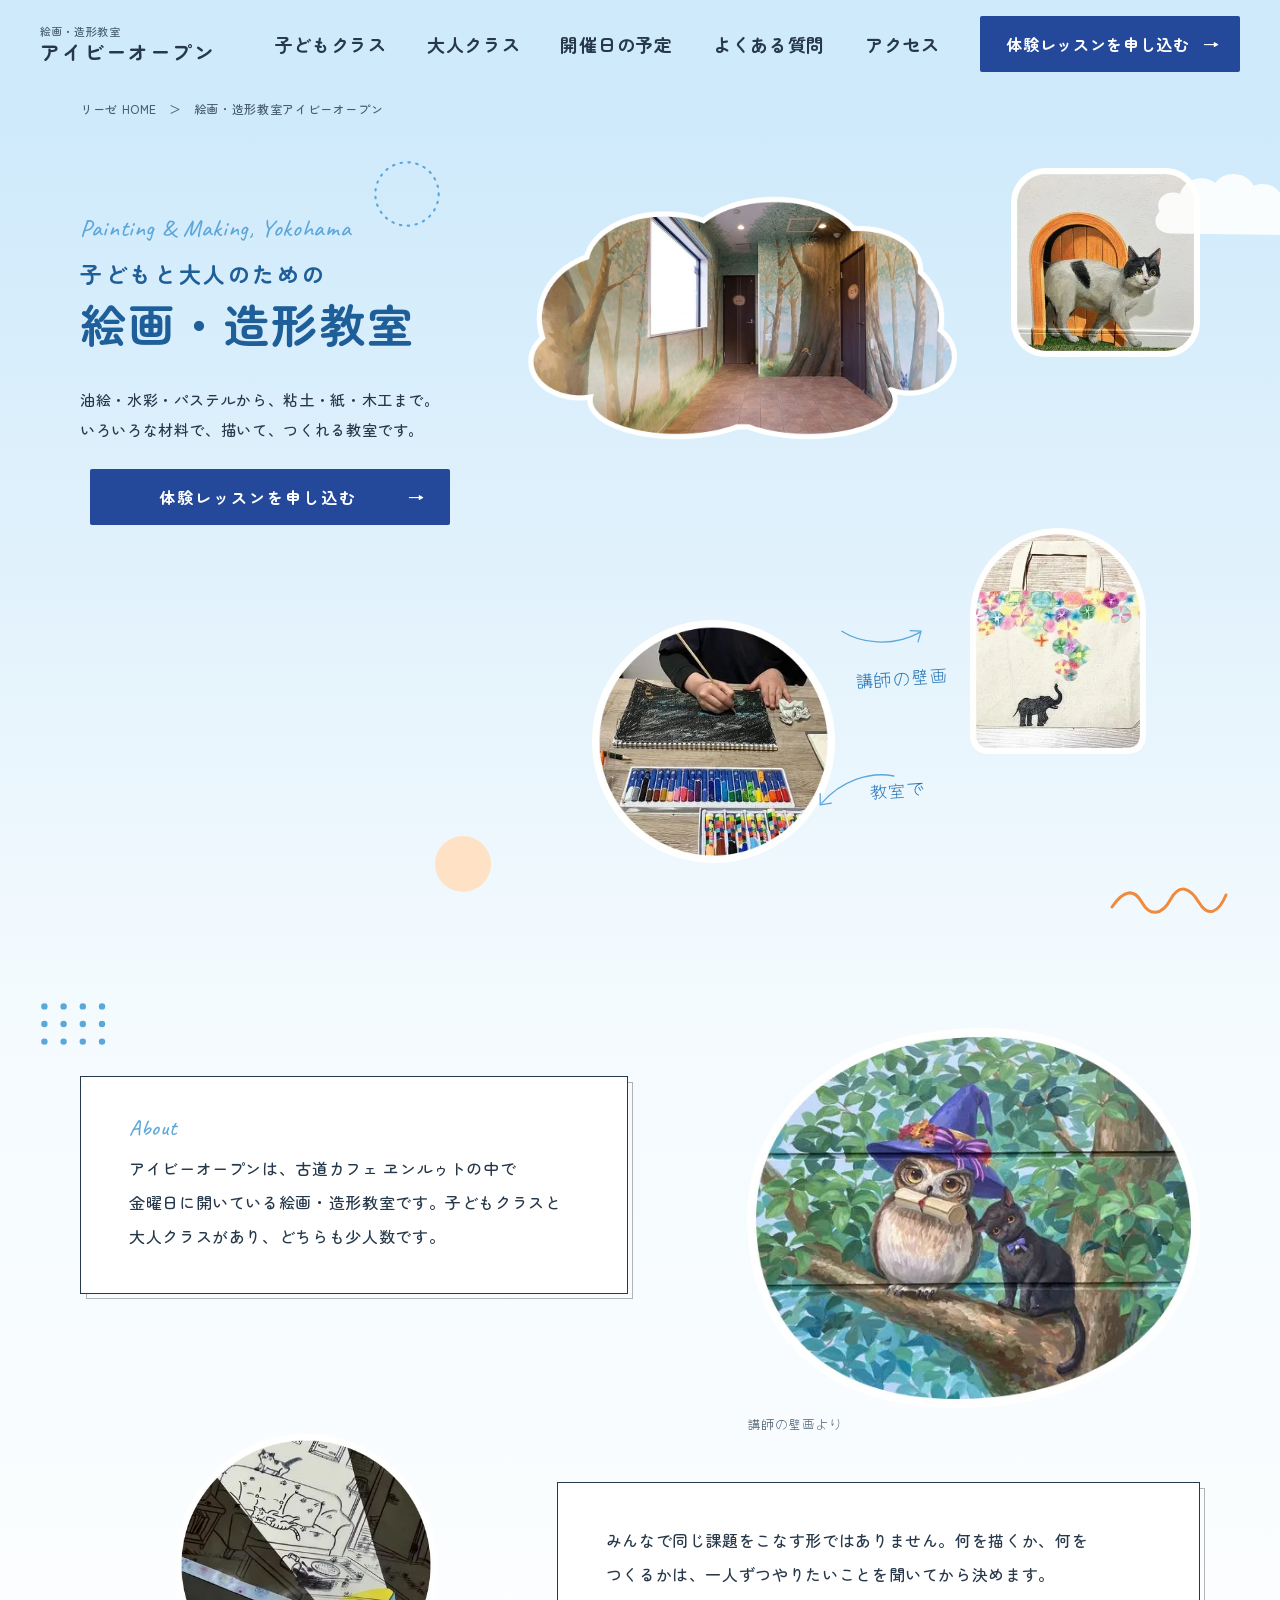
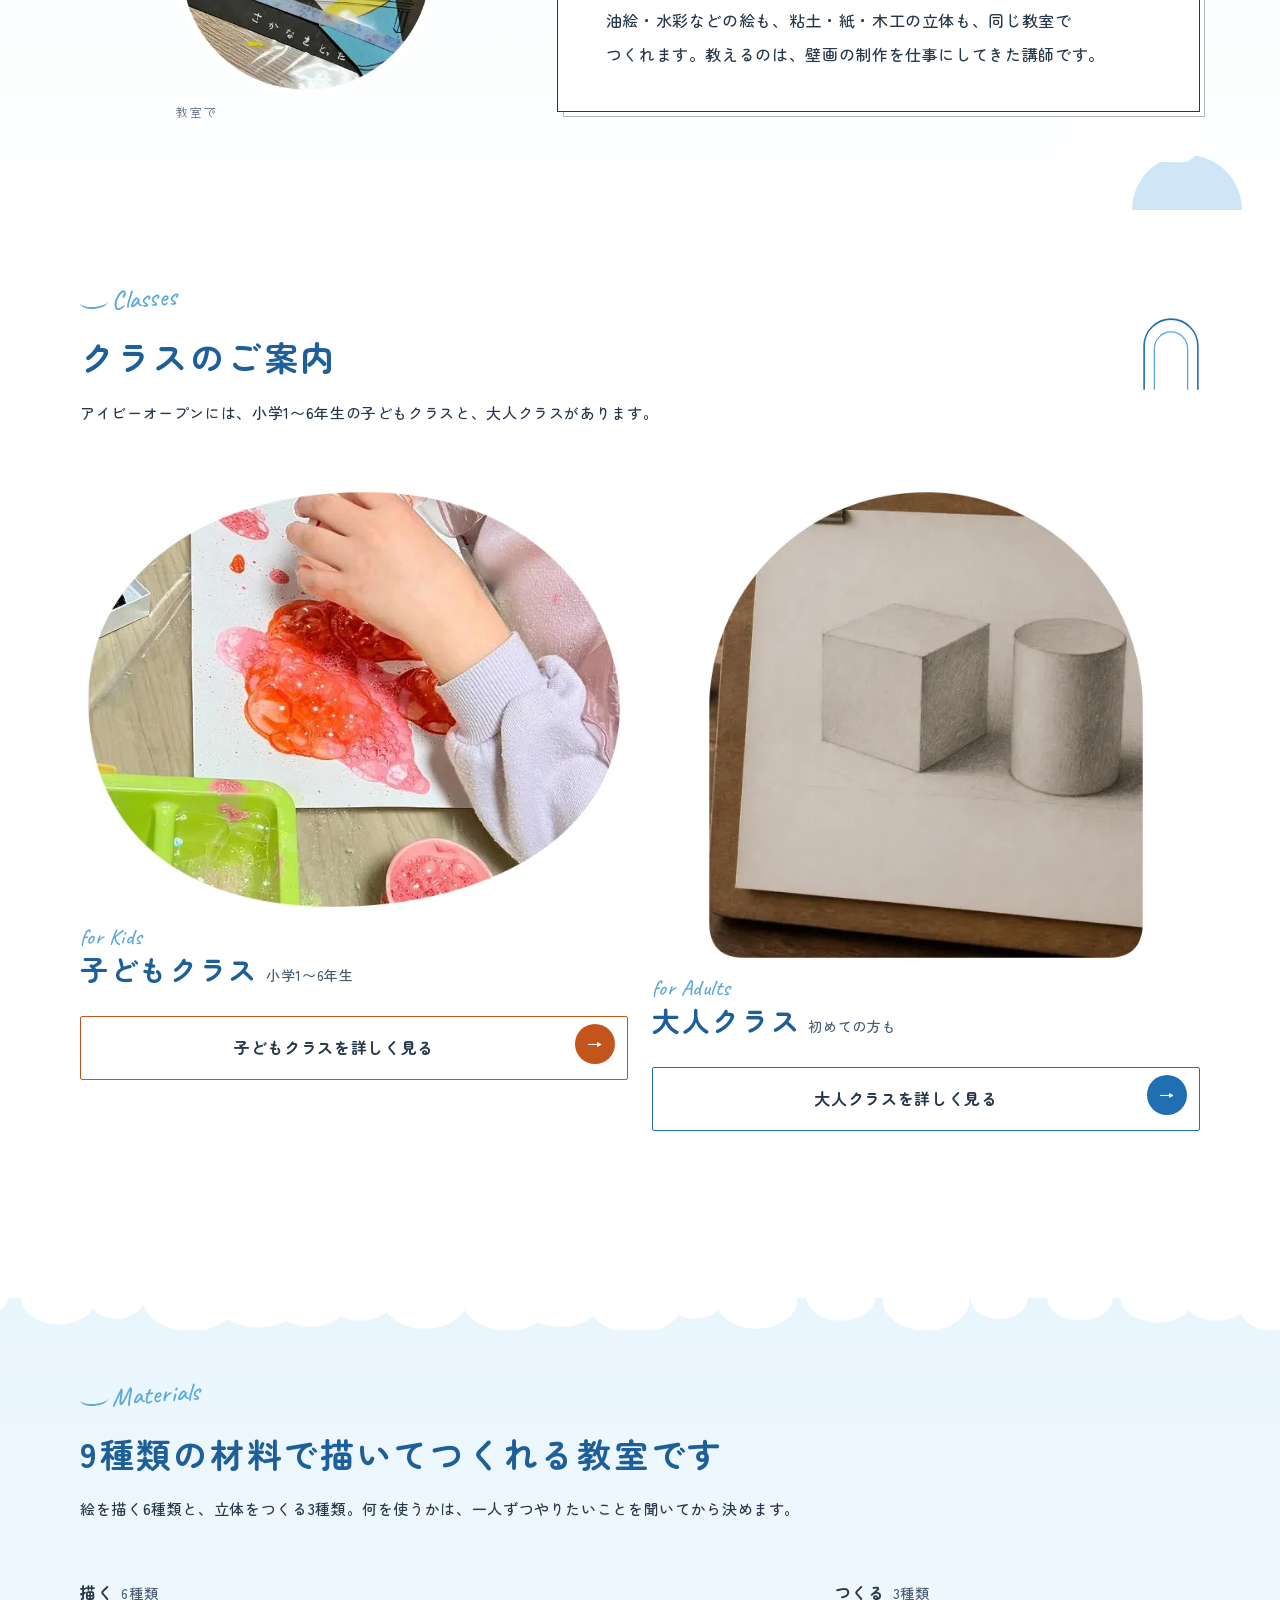
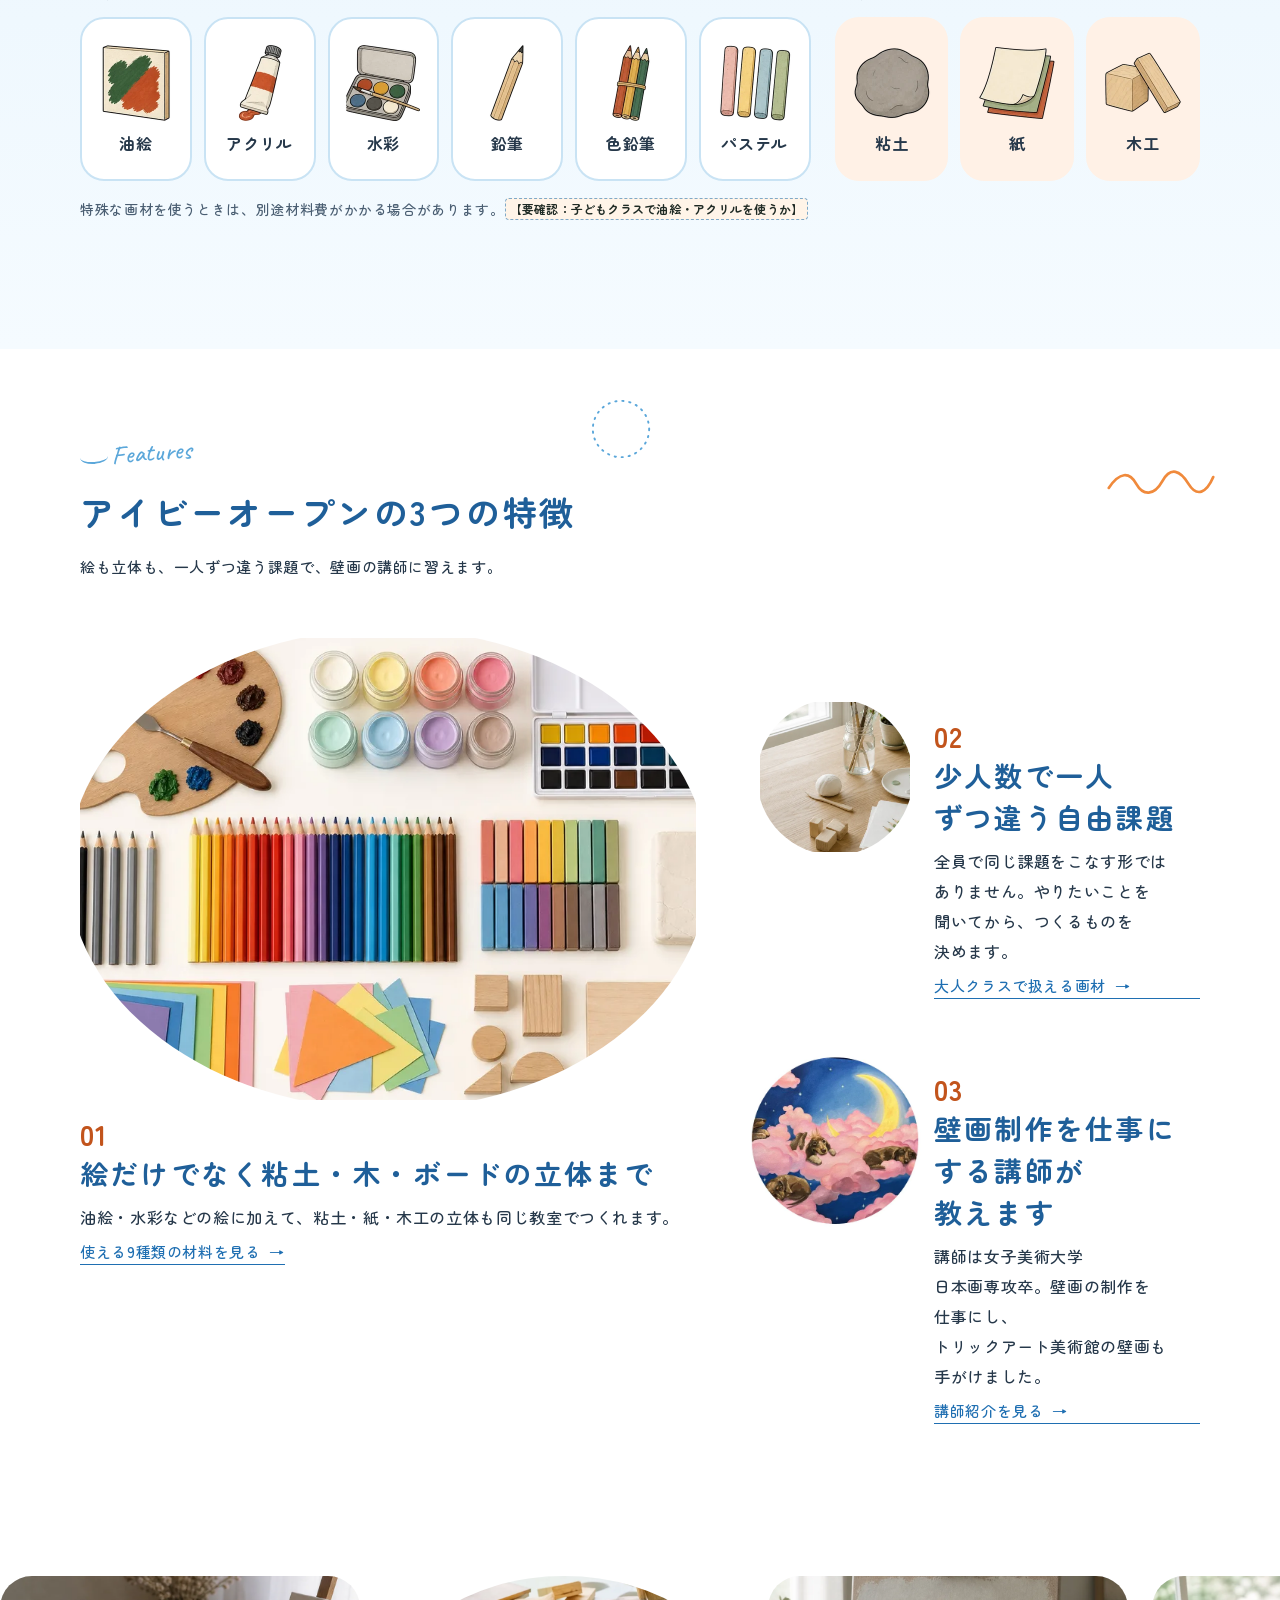
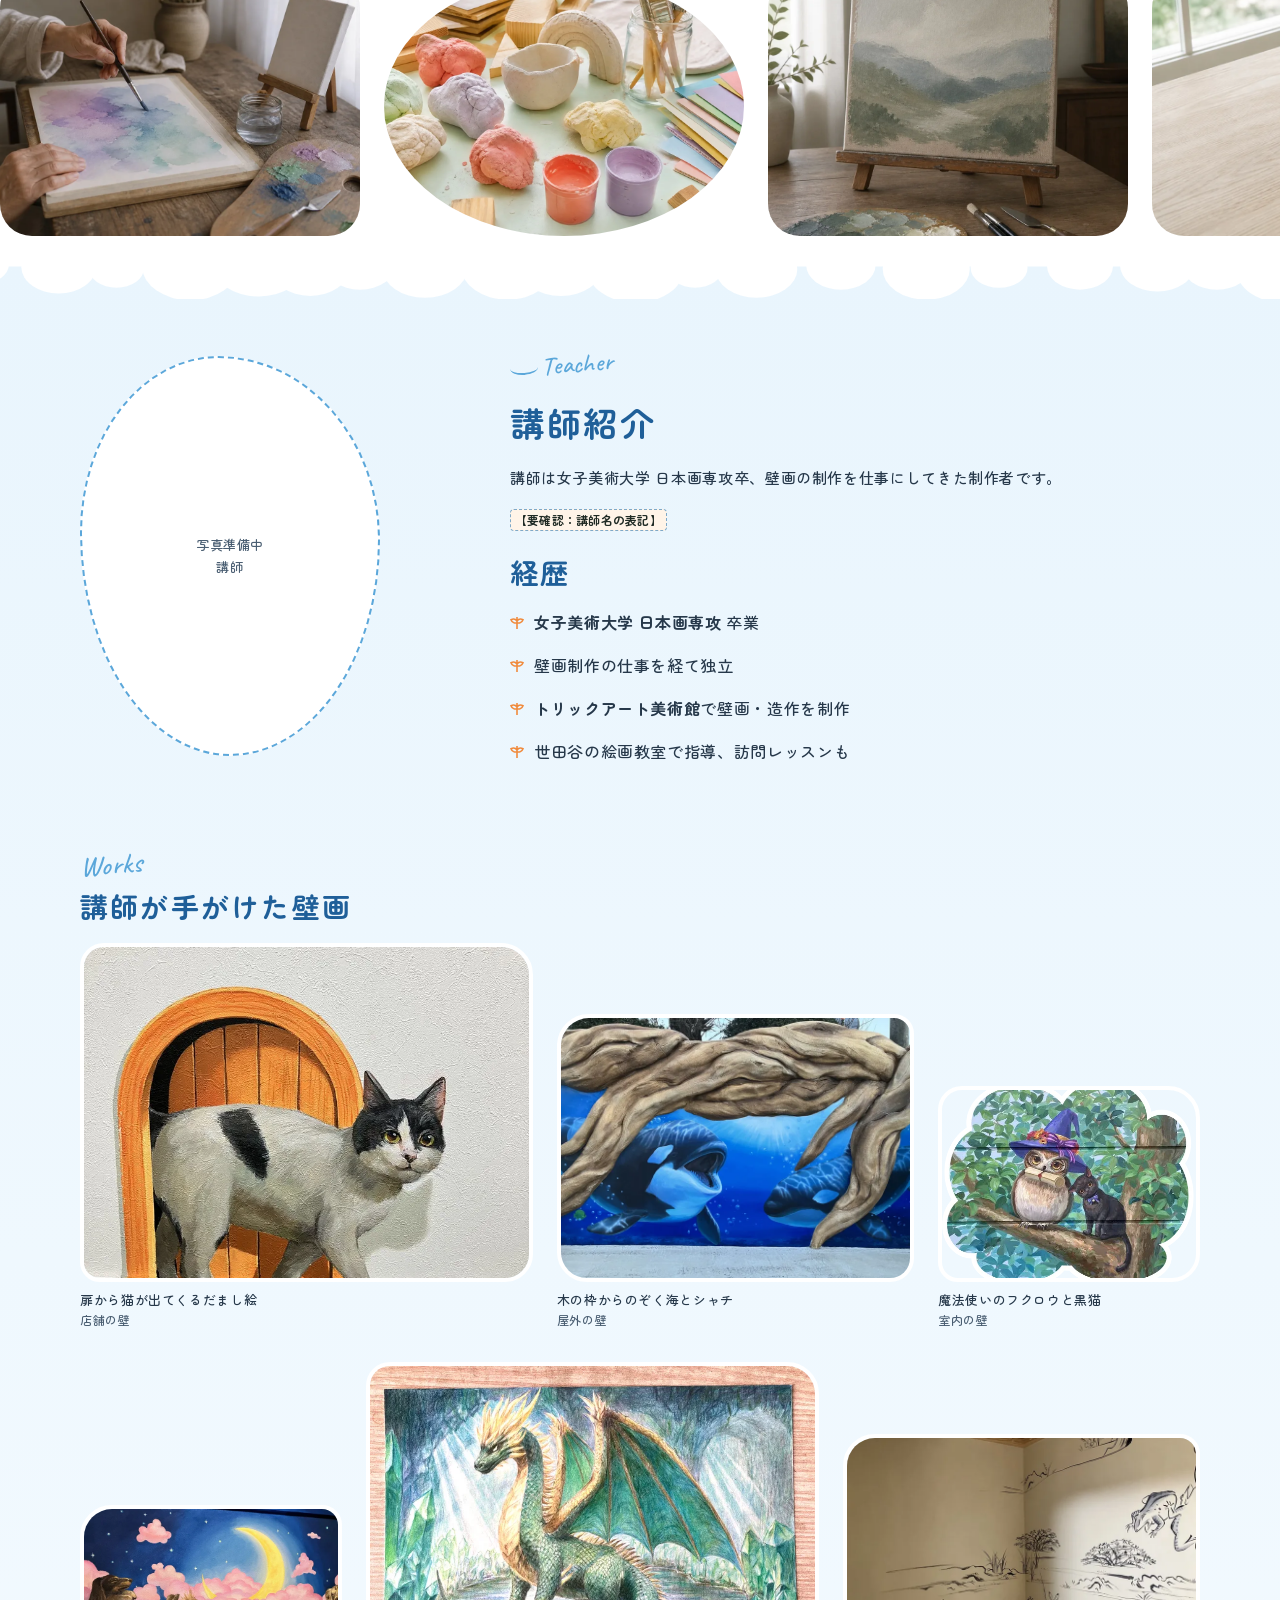
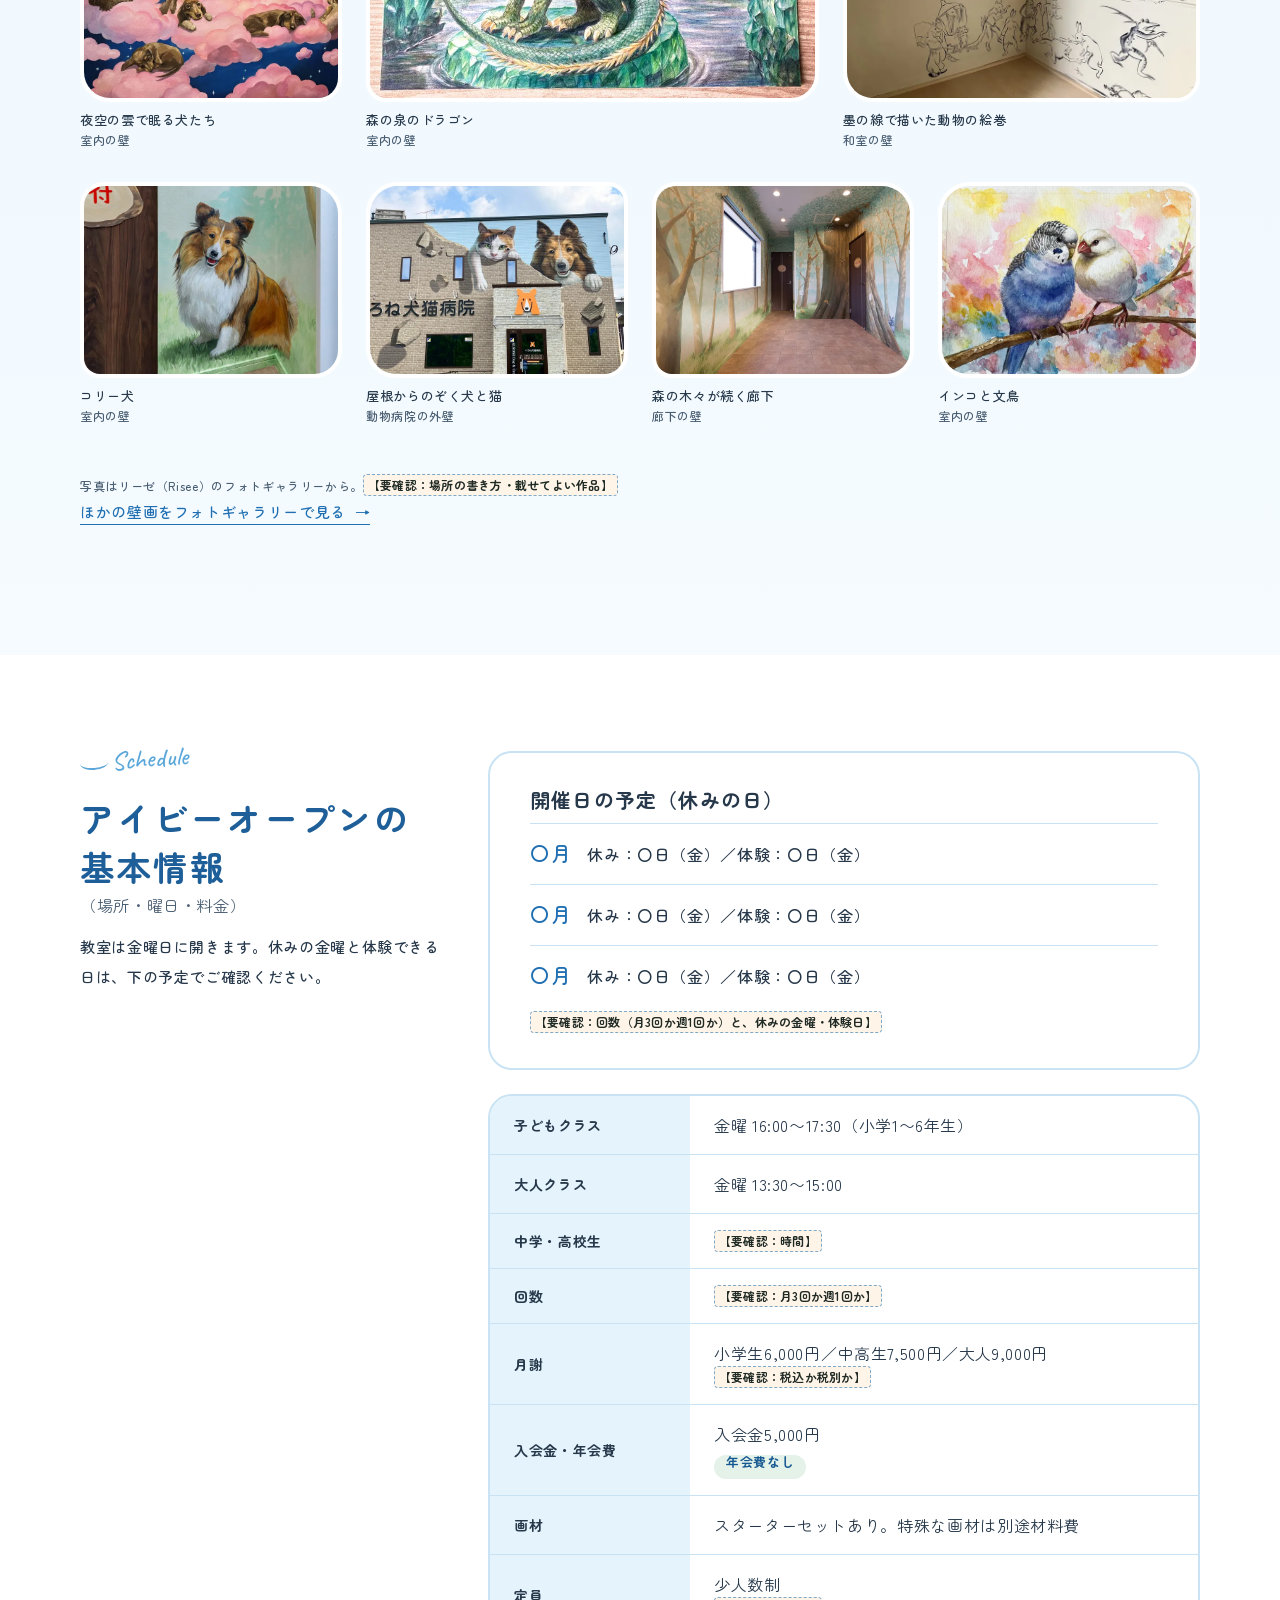
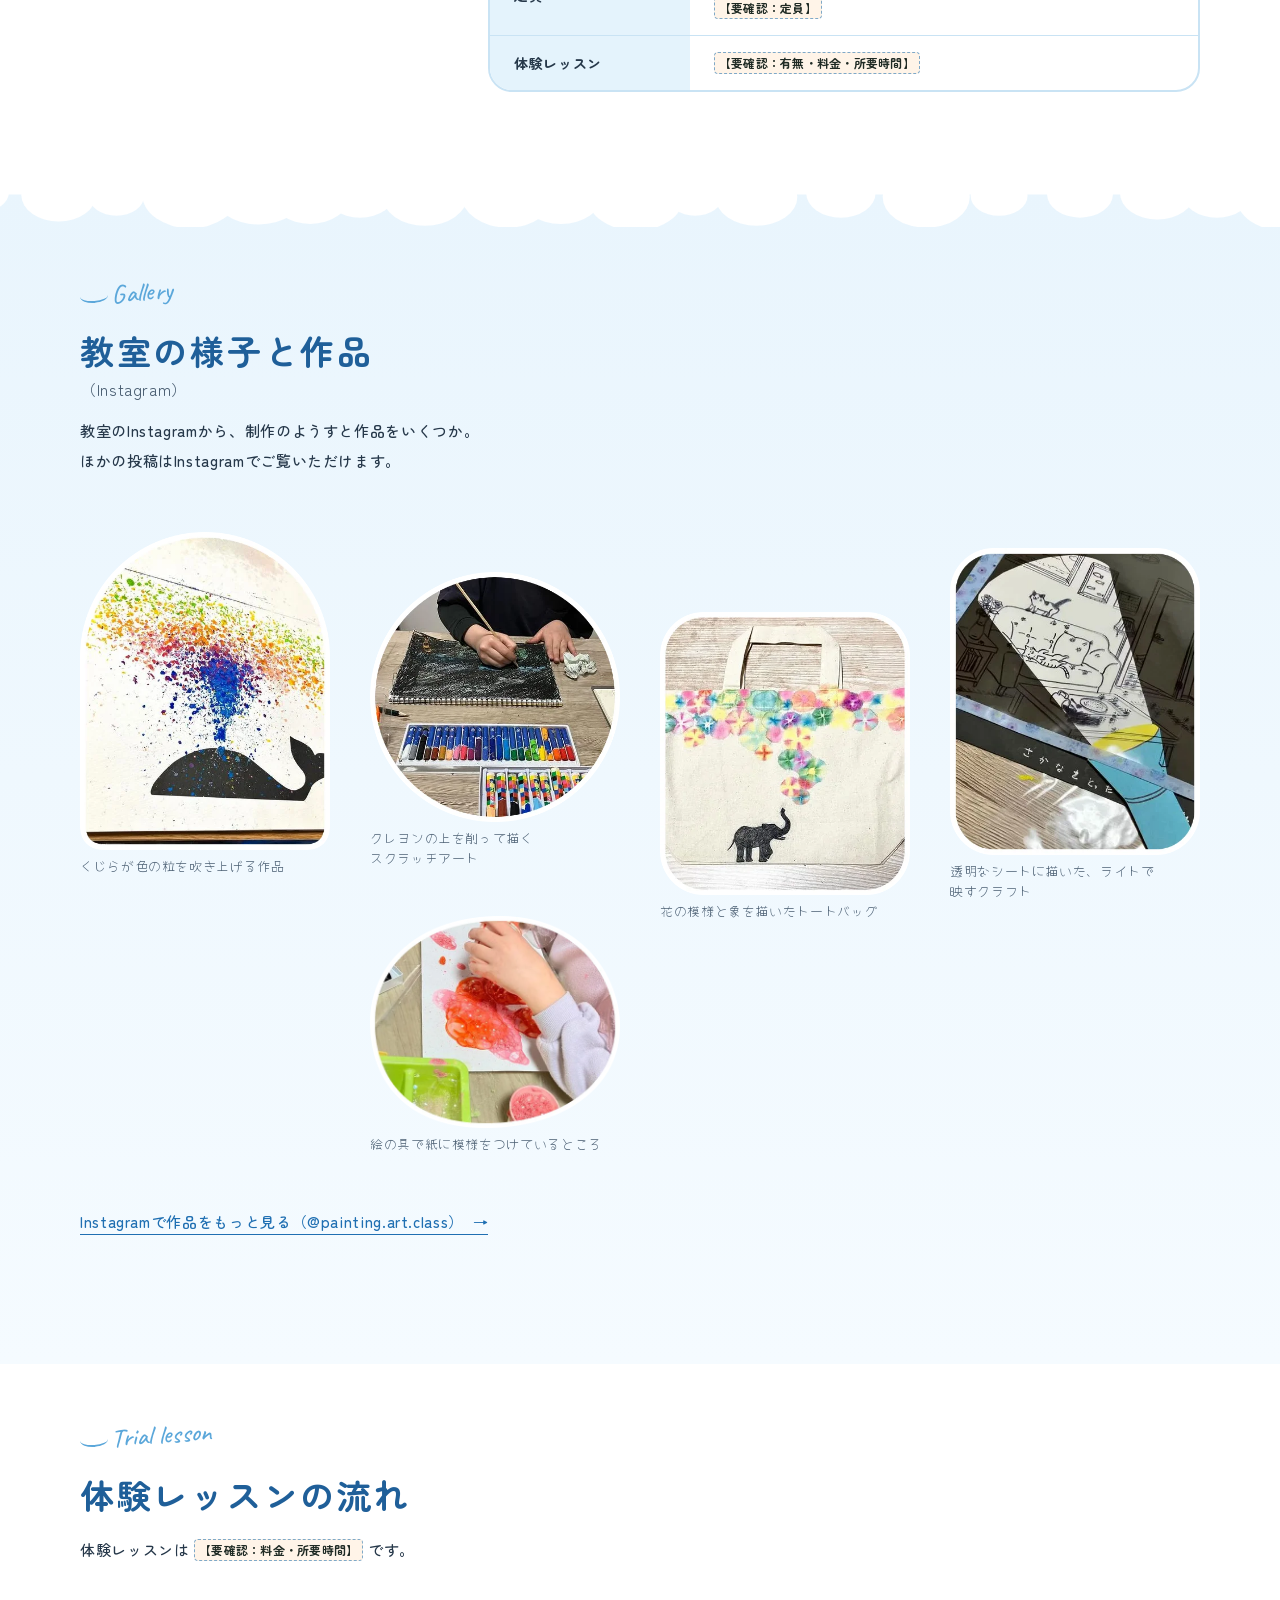
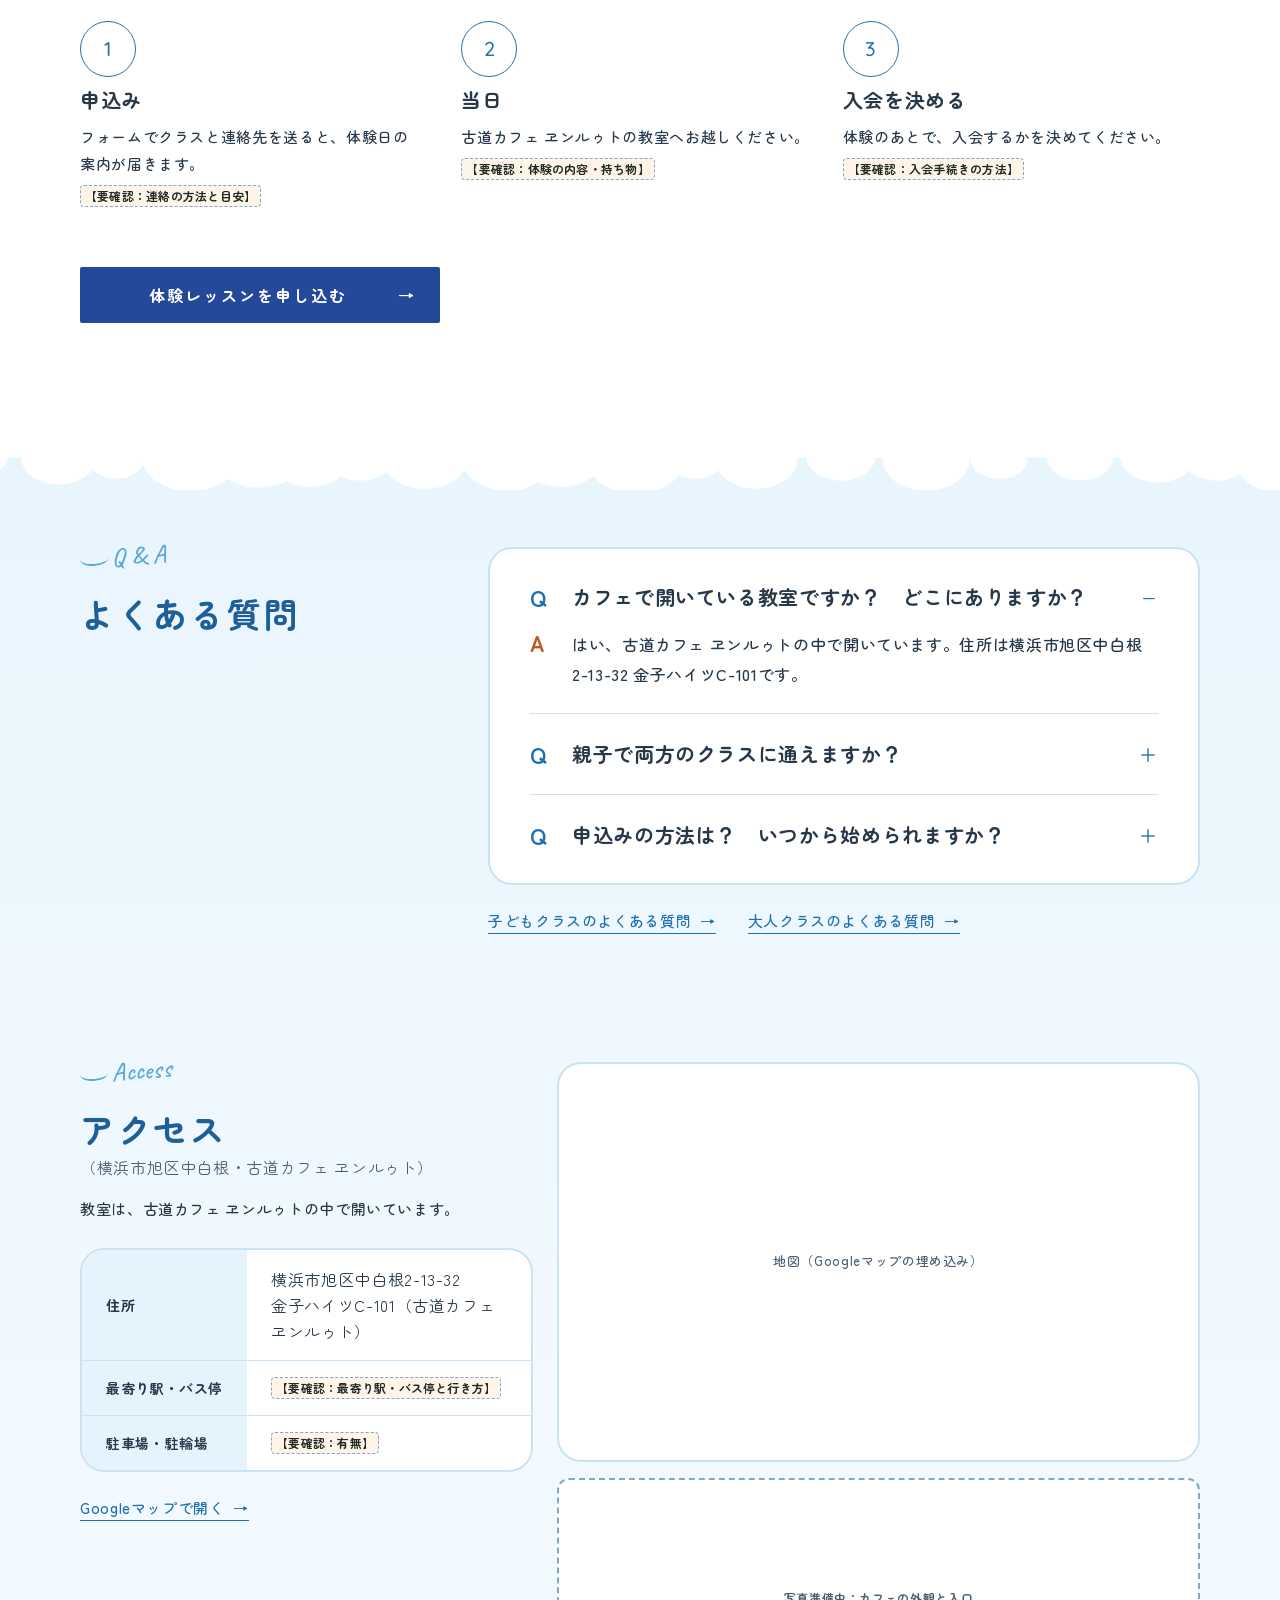
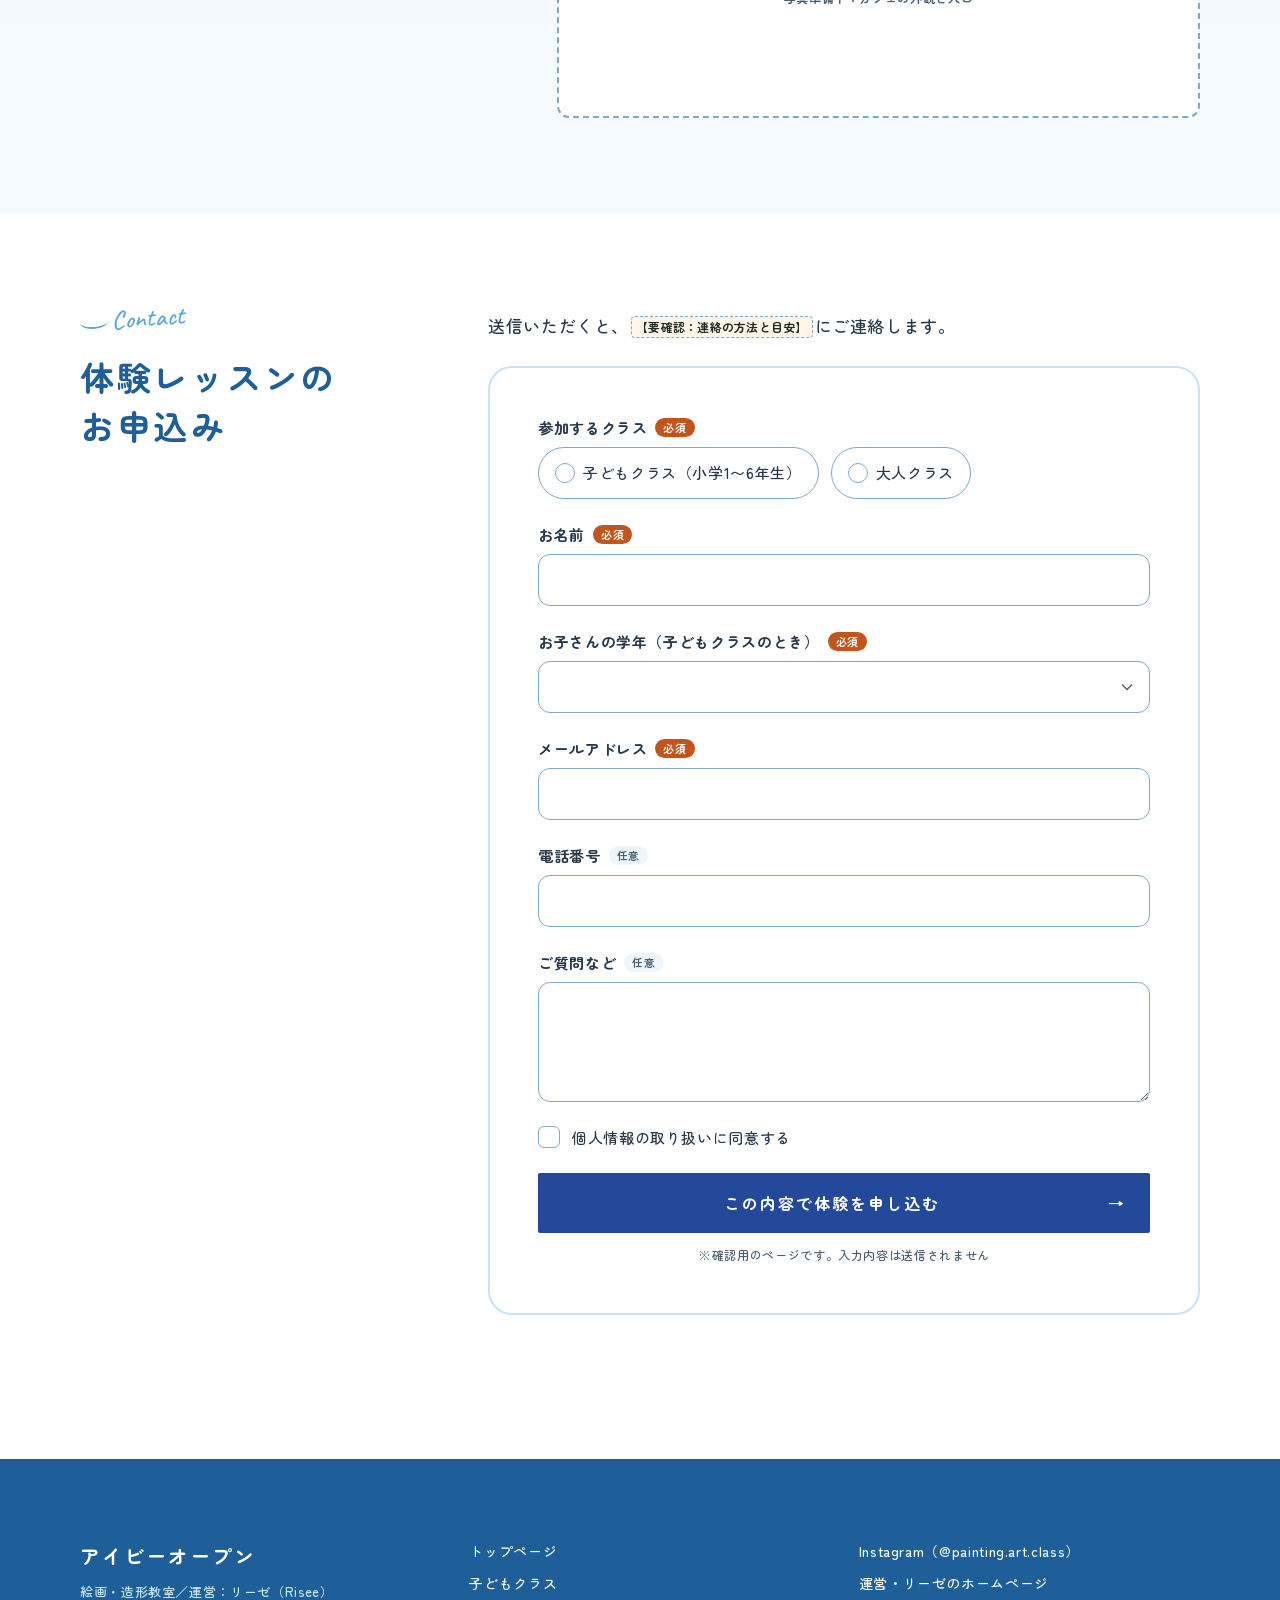
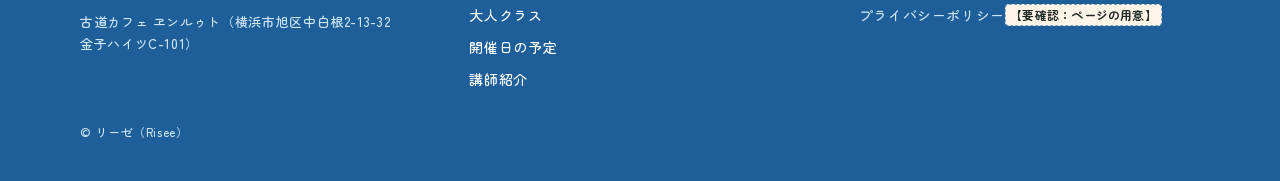
==== commit 935eb417: "TOPのFVから開講日・場所・材料の欄を外す Co-Authored-By: Claude Opus 5.5 <noreply@anthropic.com>" ====
--- a/index.html
+++ b/index.html
@@ -55,12 +55,7 @@
       <div class="afv__copy">
         <p class="afv__note" aria-hidden="true">Painting &amp; Making, Yokohama</p>
         <p class="hero__catch afv__catch"><span class="afv__pre">子どもと大人のための</span><span class="afv__main">絵画・造形教室</span></p>
-        <ul class="afv__facts">
-          <li><span>開講日</span>金曜日</li>
-          <li><span>場所</span>横浜市旭区中白根<br>古道カフェ ヱンルゥト</li>
-          <li><span>材料</span>油絵から木工まで9種類</li>
-        </ul>
-        <h1>横浜市旭区中白根の絵画・造形教室 アイビーオープン</h1>
+        <h1 class="vh">横浜市旭区中白根の絵画・造形教室 アイビーオープン</h1>
         <p class="hero__lead">油絵・水彩・パステルから、粘土・紙・木工まで。<br>いろいろな材料で、描いて、つくれる教室です。</p>
         <a class="cta cta--w" href="#apply">体験レッスンを申し込む</a>
       </div>
--- a/assets/css/sky.css
+++ b/assets/css/sky.css
@@ -108,3 +108,33 @@
 /* アーチ形の大人クラスは横に広がらないよう幅をそろえる */
 .panel--adult .panel__img.pop-cloud img { width: 82%; margin-inline: auto; }
 @media (max-width: 1023px) { .deco--ring { display: none; } }
+
+/* グローバルメニュー：文字を1.5倍に（14px→21px） */
+@media (min-width: 1024px) {
+  :root { --header-h: 88px; }
+  .header .nav { gap: var(--s32); }
+  .header .nav__list { gap: var(--s8); }
+  .header .nav__list a { font-size: 21px; line-height: 30px; font-weight: 700; }
+  .nav__cta .cta { width: 300px; height: 60px; font-size: 18px; }
+}
+/* SPのメニューも1.5倍に近づける */
+@media (max-width: 1023px) {
+  .nav__list a { height: 72px; font-size: 22px; }
+}
+
+/* 幅が狭いPCでは、ロゴにぶつからないよう少し小さくする */
+@media (min-width: 1280px) and (max-width: 1439px) {
+  .header .nav { gap: var(--s24); }
+  .header .nav__list a { font-size: 18px; }
+  .nav__cta .cta { width: 260px; height: 56px; font-size: 16px; }
+}
+@media (min-width: 1024px) and (max-width: 1279px) {
+  .header .nav { gap: var(--s16); }
+  .header .nav__list { gap: 0; }
+  .header .nav__list a { font-size: 15px; padding-inline: var(--s12); }
+  .nav__cta .cta { width: 220px; height: 52px; font-size: 15px; }
+}
+
+/* FVの「開講日・場所・材料」は外した。h1 は検索用に残し、見た目からは隠す */
+.vh { position: absolute !important; width: 1px; height: 1px; margin: -1px; padding: 0; overflow: hidden; clip: rect(0 0 0 0); white-space: nowrap; border: 0; }
+.afv__catch + .hero__lead, .afv__catch + .vh + .hero__lead { margin-top: var(--s32); }
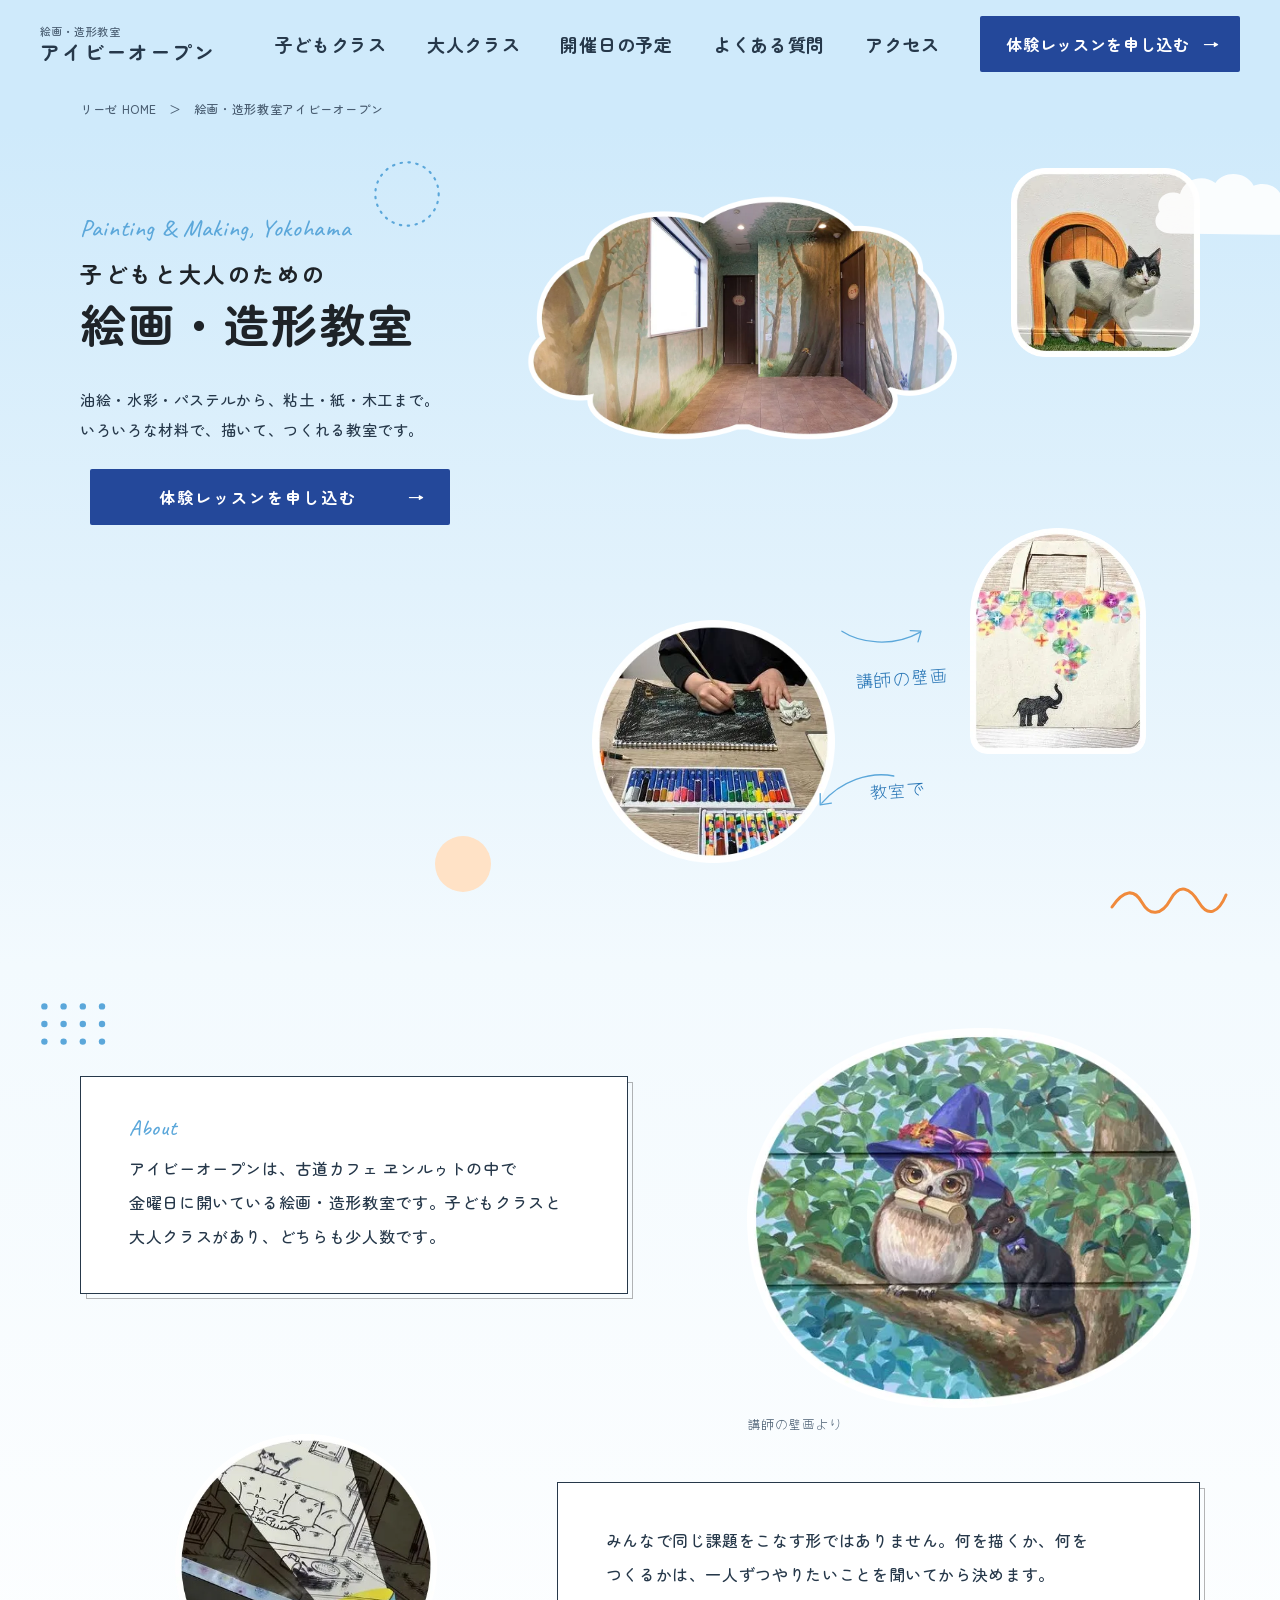
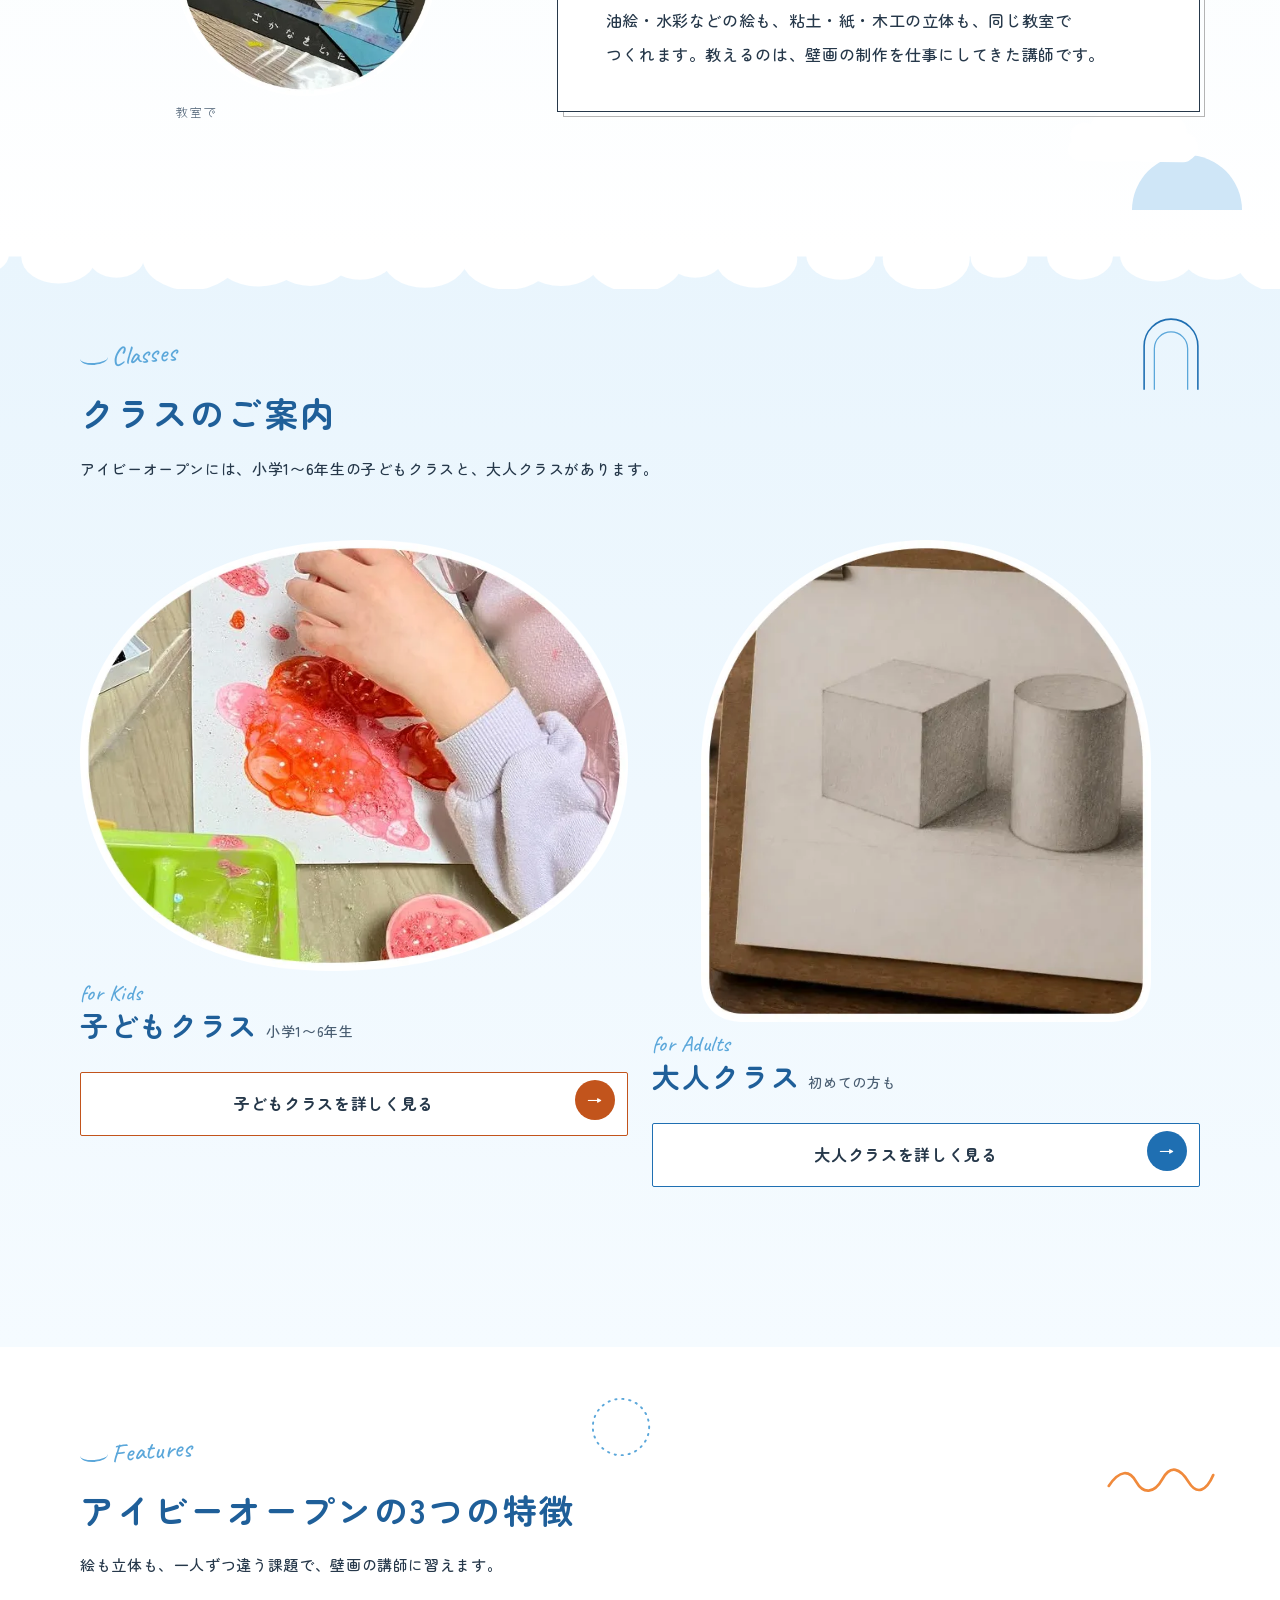
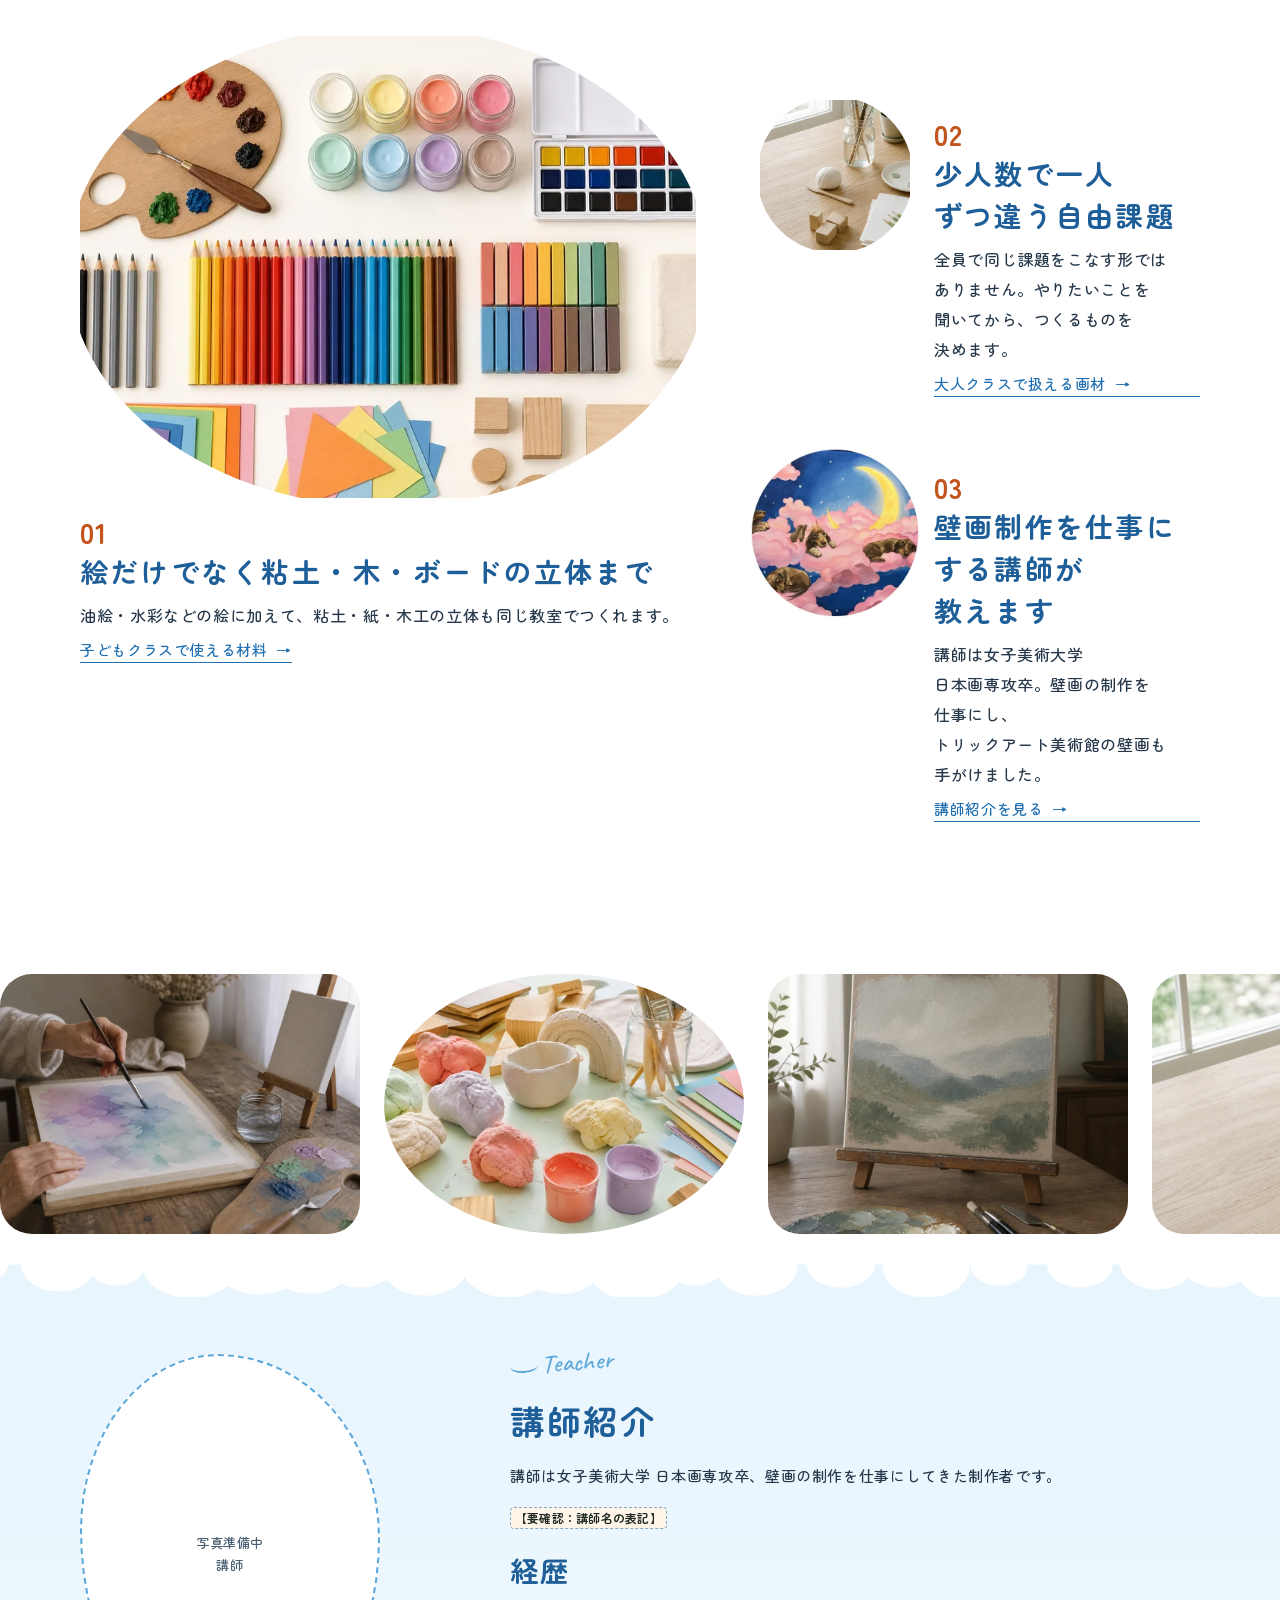
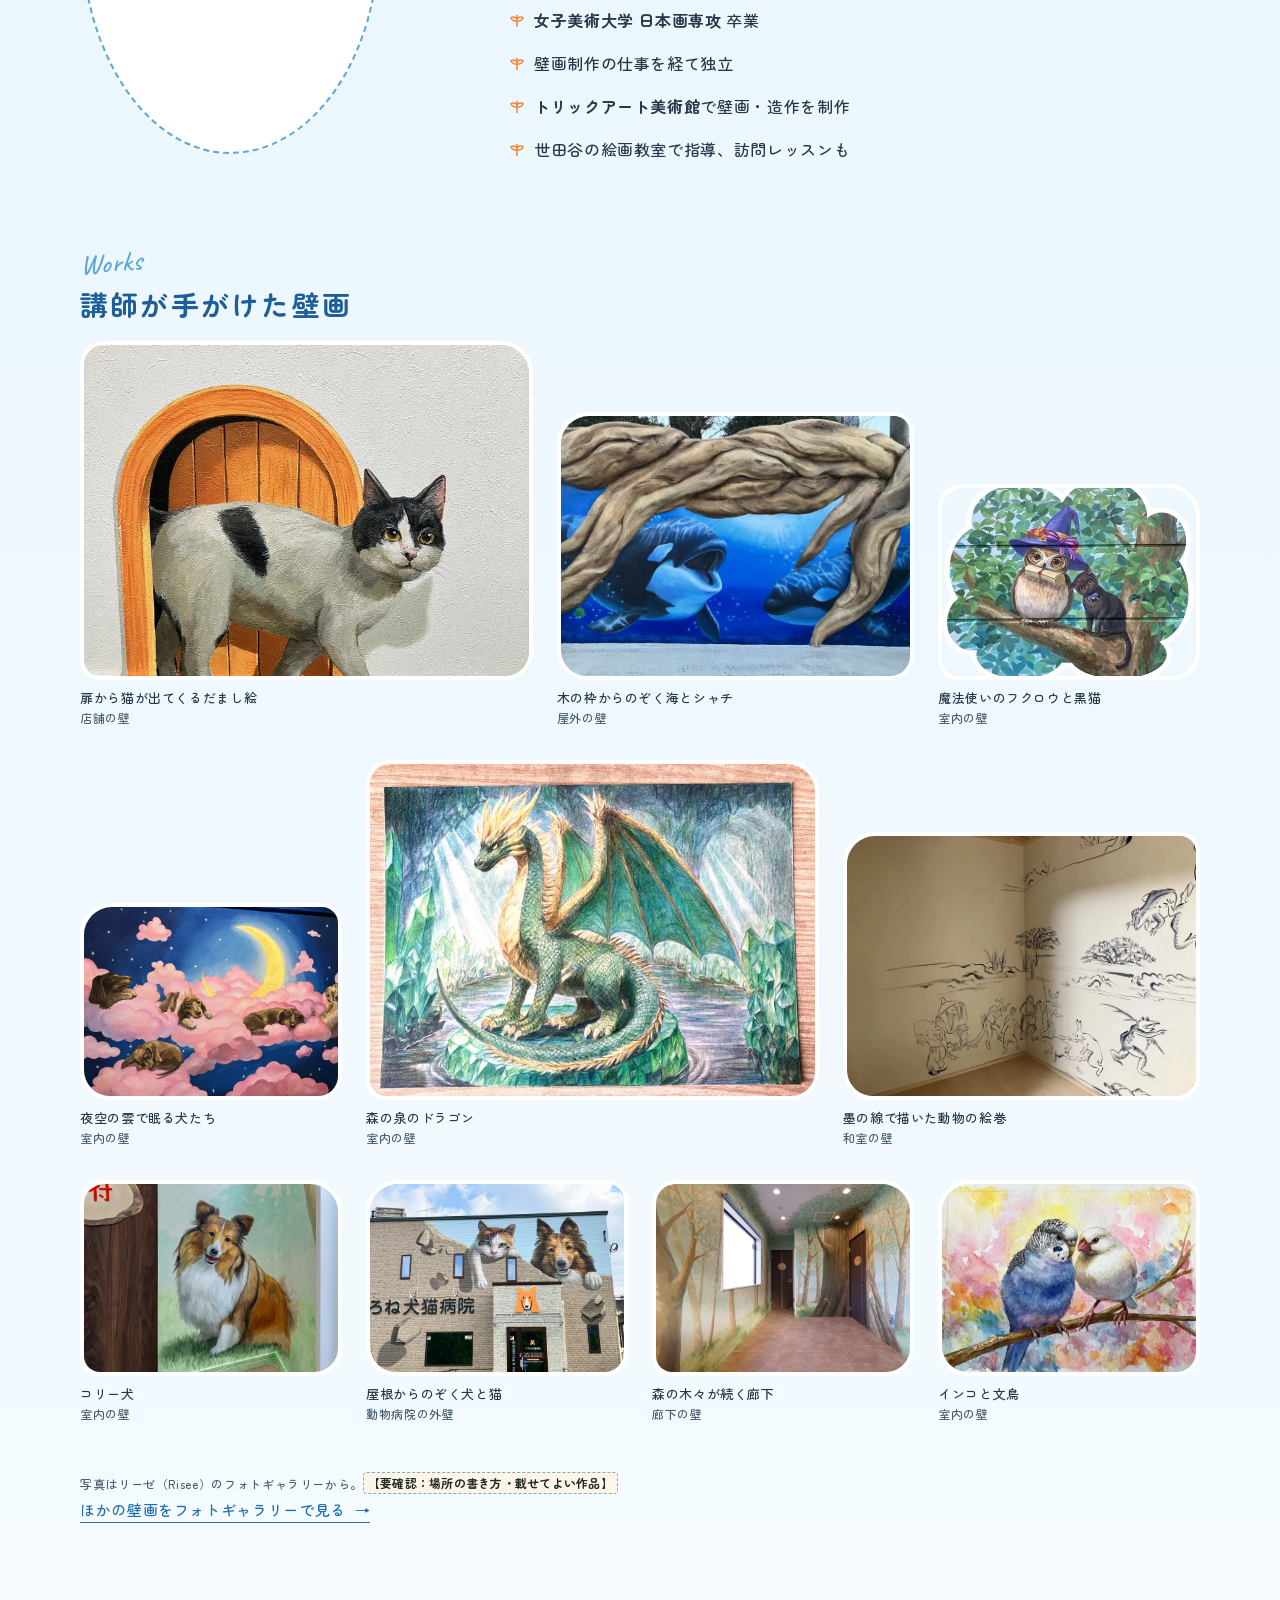
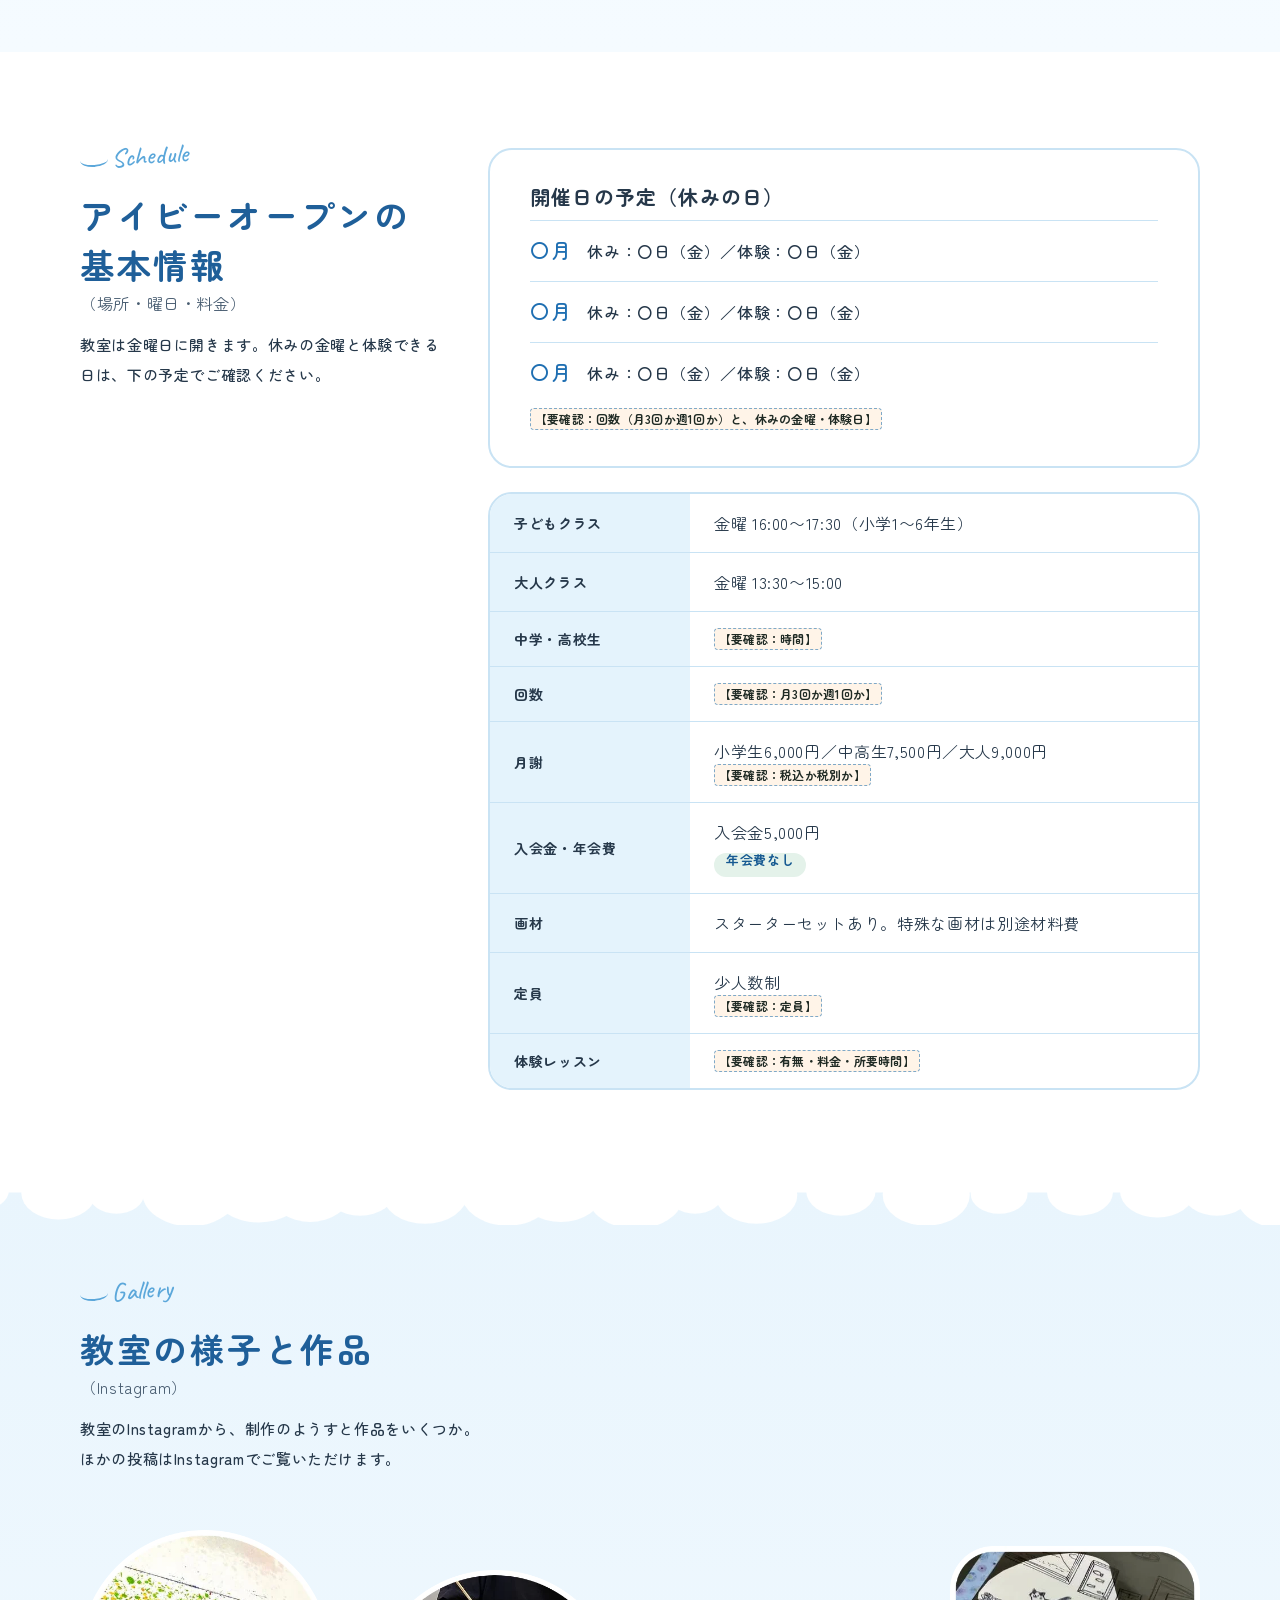
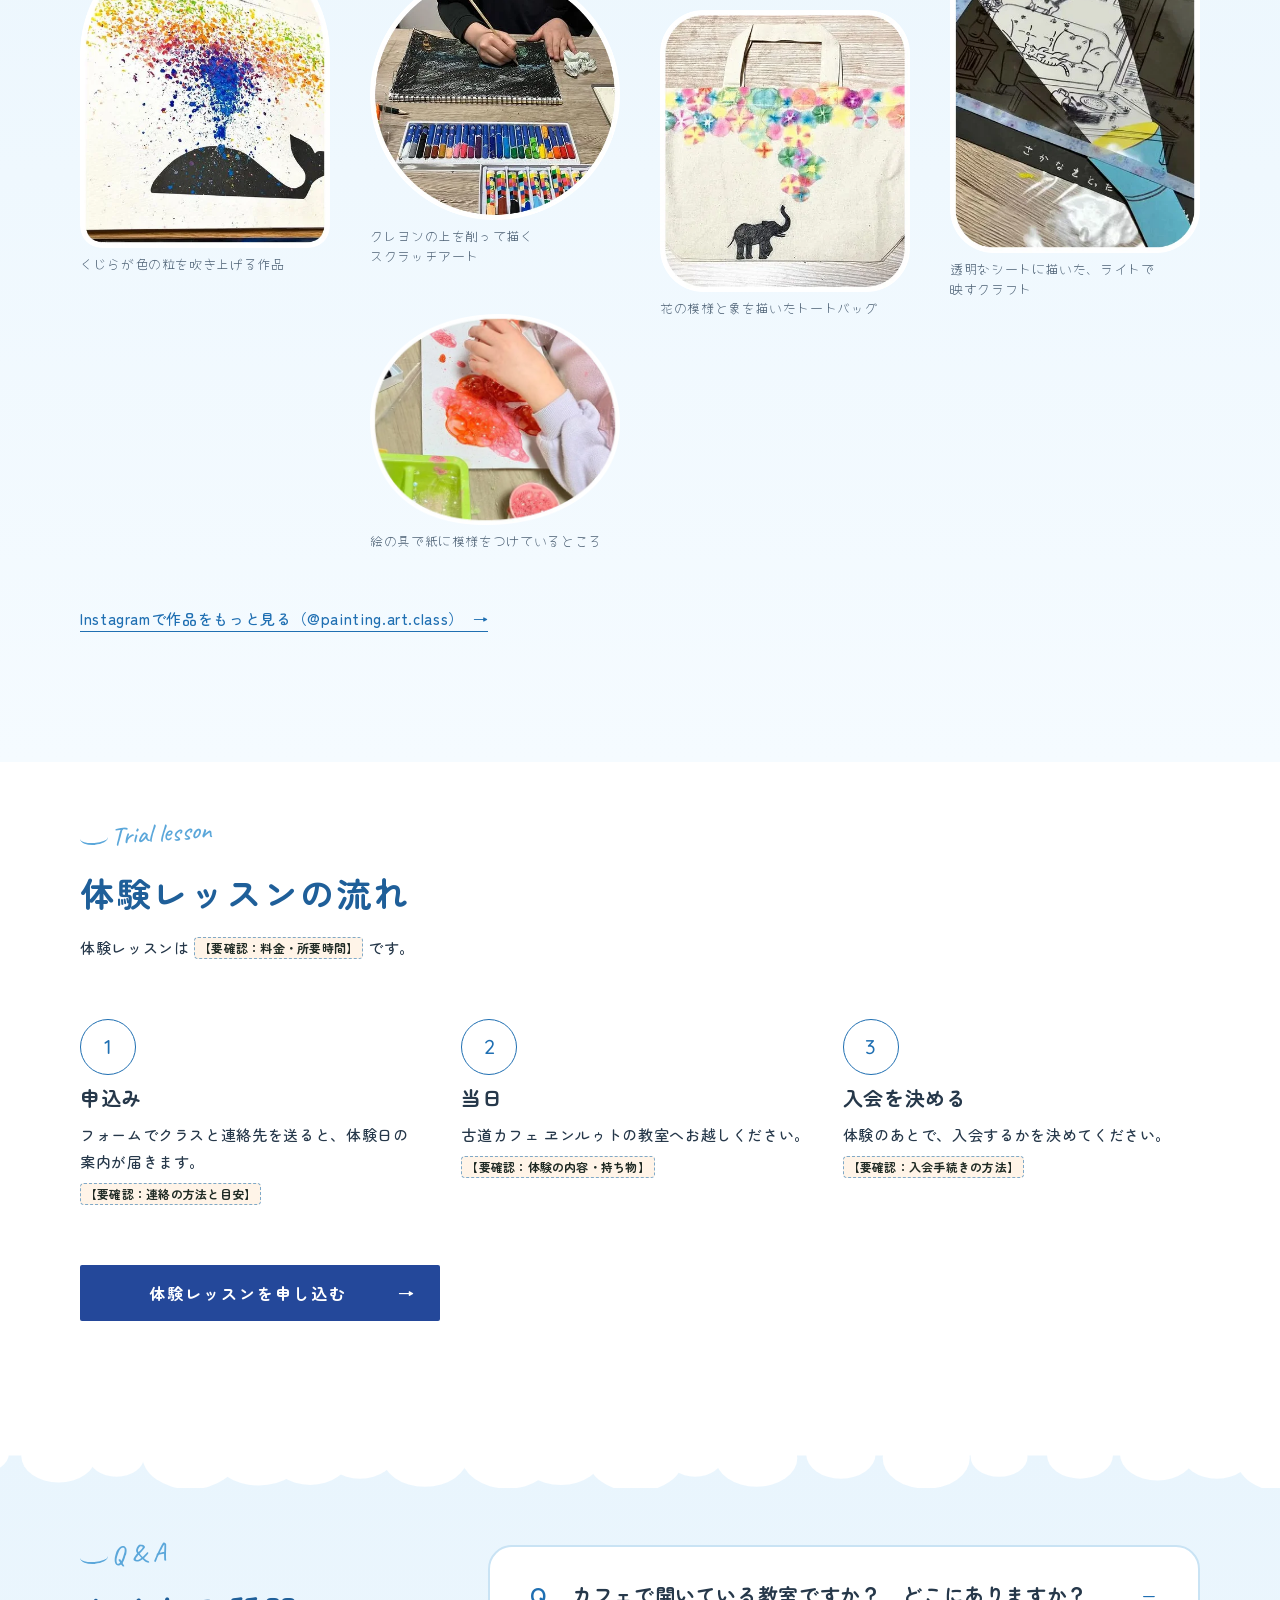
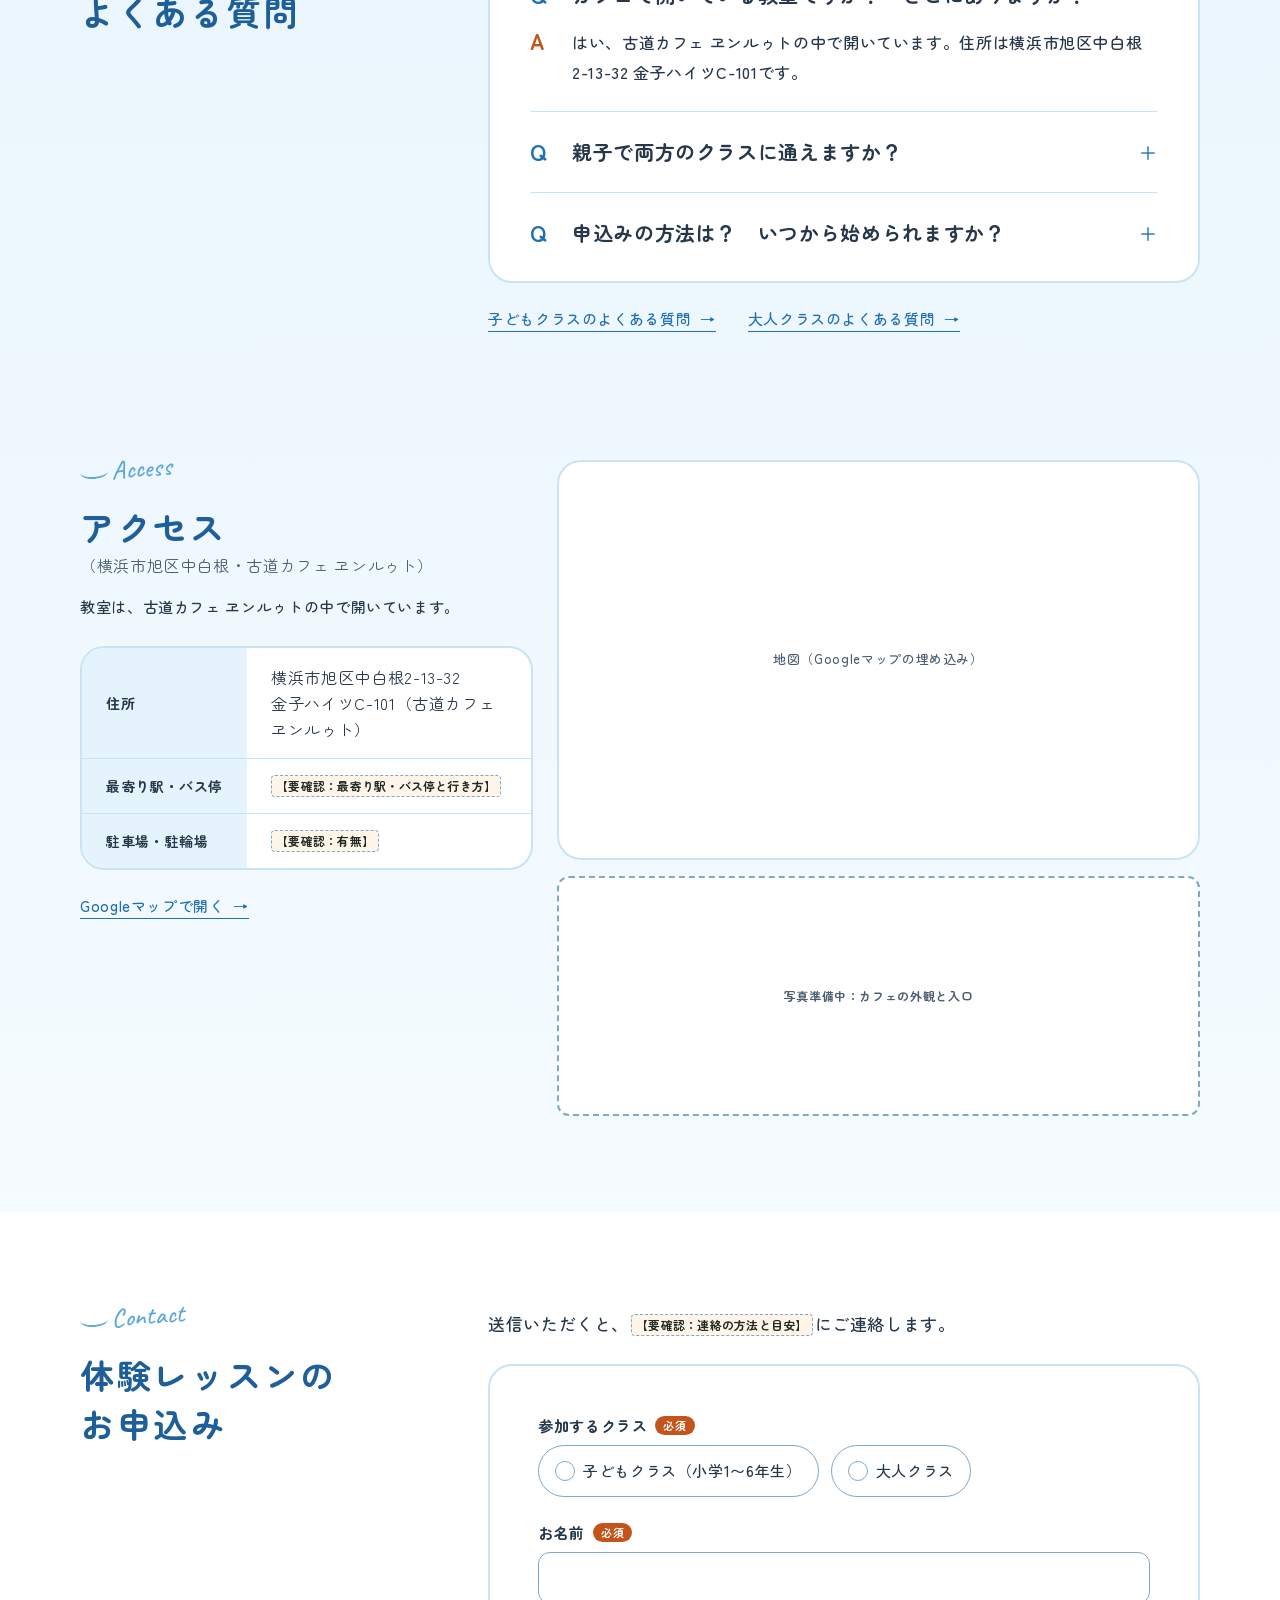
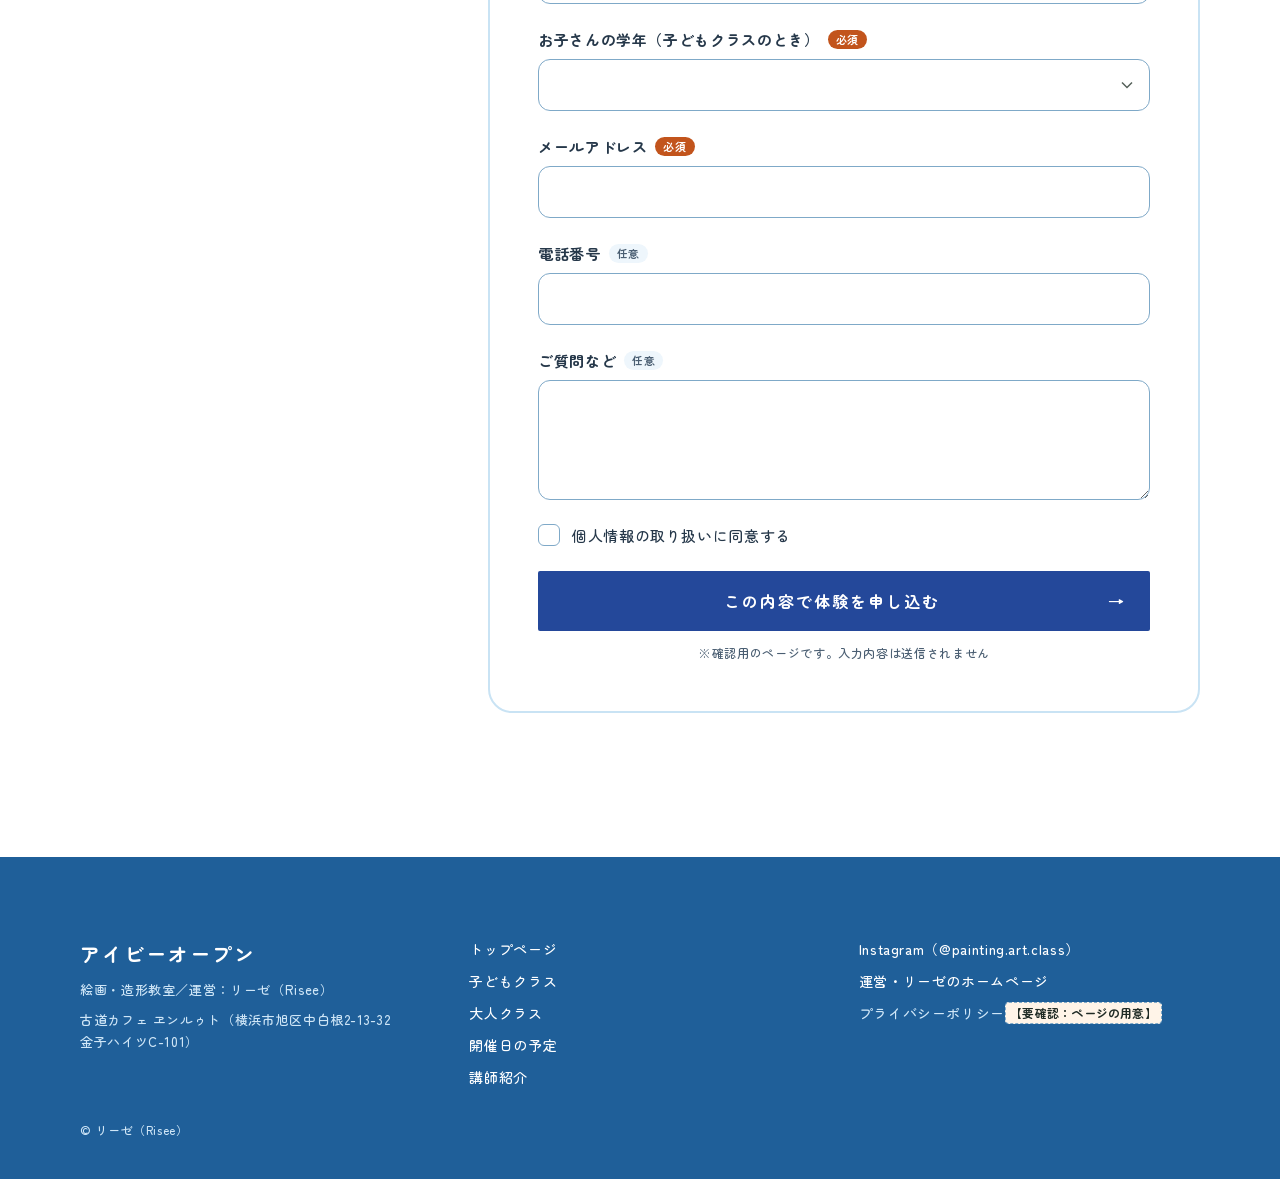
==== commit 224cd56a: "TOPから材料セクションを外し、背景の交互と見出しの色を整える Co-Authored-By: Claude Opus 5.5 <noreply@anthropic.com>" ====
--- a/index.html
+++ b/index.html
@@ -89,6 +89,7 @@
   </section>
 
   <section class="section classes" id="classes">
+    <img class="cedge" src="assets/img/pop/cloud-edge.svg" alt="">
     <img class="deco deco--arch" src="assets/img/shape/arch-line.svg" alt="">
     
     <div class="wrap">
@@ -112,22 +113,6 @@
     </div>
   </section>
 
-  <section class="section materials-top" id="materials">
-    <img class="cedge" src="assets/img/pop/cloud-edge.svg" alt="">
-    <div class="wrap">
-      <div class="sec-head reveal">
-        <p class="label" aria-hidden="true">Materials</p>
-        <h2>9種類の材料で描いて<br class="sp-only">つくれる教室です</h2>
-        <p class="lead">絵を描く6種類と、立体をつくる3種類。何を使うかは、一人ずつやりたいことを聞いてから決めます。</p>
-      </div>
-      <div class="mats">
-        <div class="mats__set mats__set--draw"><p class="mats__head">描く<span>6種類</span></p><ul class="mats__list"><li class="mat"><img class="mat__il" src="assets/img/mats/mat-oil.webp" width="160" height="160" alt="" loading="lazy" decoding="async"><span class="mat__name">油絵</span></li><li class="mat"><img class="mat__il" src="assets/img/mats/mat-acrylic.webp" width="160" height="160" alt="" loading="lazy" decoding="async"><span class="mat__name">アクリル</span></li><li class="mat"><img class="mat__il" src="assets/img/mats/mat-watercolor.webp" width="160" height="160" alt="" loading="lazy" decoding="async"><span class="mat__name">水彩</span></li><li class="mat"><img class="mat__il" src="assets/img/mats/mat-pencil.webp" width="160" height="160" alt="" loading="lazy" decoding="async"><span class="mat__name">鉛筆</span></li><li class="mat"><img class="mat__il" src="assets/img/mats/mat-colorpencil.webp" width="160" height="160" alt="" loading="lazy" decoding="async"><span class="mat__name">色鉛筆</span></li><li class="mat"><img class="mat__il" src="assets/img/mats/mat-pastel.webp" width="160" height="160" alt="" loading="lazy" decoding="async"><span class="mat__name">パステル</span></li></ul></div>
-        <div class="mats__set mats__set--make"><p class="mats__head">つくる<span>3種類</span></p><ul class="mats__list"><li class="mat"><img class="mat__il" src="assets/img/mats/mat-clay.webp" width="160" height="160" alt="" loading="lazy" decoding="async"><span class="mat__name">粘土</span></li><li class="mat"><img class="mat__il" src="assets/img/mats/mat-paper.webp" width="160" height="160" alt="" loading="lazy" decoding="async"><span class="mat__name">紙</span></li><li class="mat"><img class="mat__il" src="assets/img/mats/mat-wood.webp" width="160" height="160" alt="" loading="lazy" decoding="async"><span class="mat__name">木工</span></li></ul></div>
-      </div>
-      <p class="mats-note">特殊な画材を使うときは、別途材料費がかかる場合があります。<span class="tbc">【要確認：子どもクラスで油絵・アクリルを使うか】</span></p>
-    </div>
-  </section>
-
   <section class="section features" id="features">
     <img class="deco deco--ring2" src="assets/img/shape/dot-ring.svg" alt=""><img class="deco deco--squiggle2" src="assets/img/shape/squiggle.svg" alt="">
     
@@ -144,7 +129,7 @@
           <p class="card__no" aria-hidden="true">01</p>
           <h3>絵だけでなく粘土・木・ボードの立体まで</h3>
           <p class="card__text">油絵・水彩などの絵に加えて、粘土・紙・木工の立体も同じ教室でつくれます。</p>
-          <a class="tlink" href="#materials">使える9種類の材料を見る</a>
+          <a class="tlink" href="kids/#materials">子どもクラスで使える材料</a>
         </article>
         <article class="card">
           <div class="ph ph--ellipse reveal reveal--ellipse"><img src="assets/img/desk-brushes-clay.webp" width="864" height="576" alt="筆立てと粘土、木片、スケッチブックが置かれた制作机のイメージ" loading="lazy" decoding="async"></div>
--- a/assets/css/sky.css
+++ b/assets/css/sky.css
@@ -138,3 +138,9 @@
 /* FVの「開講日・場所・材料」は外した。h1 は検索用に残し、見た目からは隠す */
 .vh { position: absolute !important; width: 1px; height: 1px; margin: -1px; padding: 0; overflow: hidden; clip: rect(0 0 0 0); white-space: nowrap; border: 0; }
 .afv__catch + .hero__lead, .afv__catch + .vh + .hero__lead { margin-top: var(--s32); }
+
+/* 材料セクションを外したので、クラス紹介を淡い空色の地にして白と交互にする */
+body:not([data-theme]) #classes { position: relative; padding-top: var(--s96); background: linear-gradient(180deg, #E9F5FD 0%, #F5FBFF 100%); }
+
+/* FVのキャッチは黒に */
+.afv__catch { color: #1E2328; }
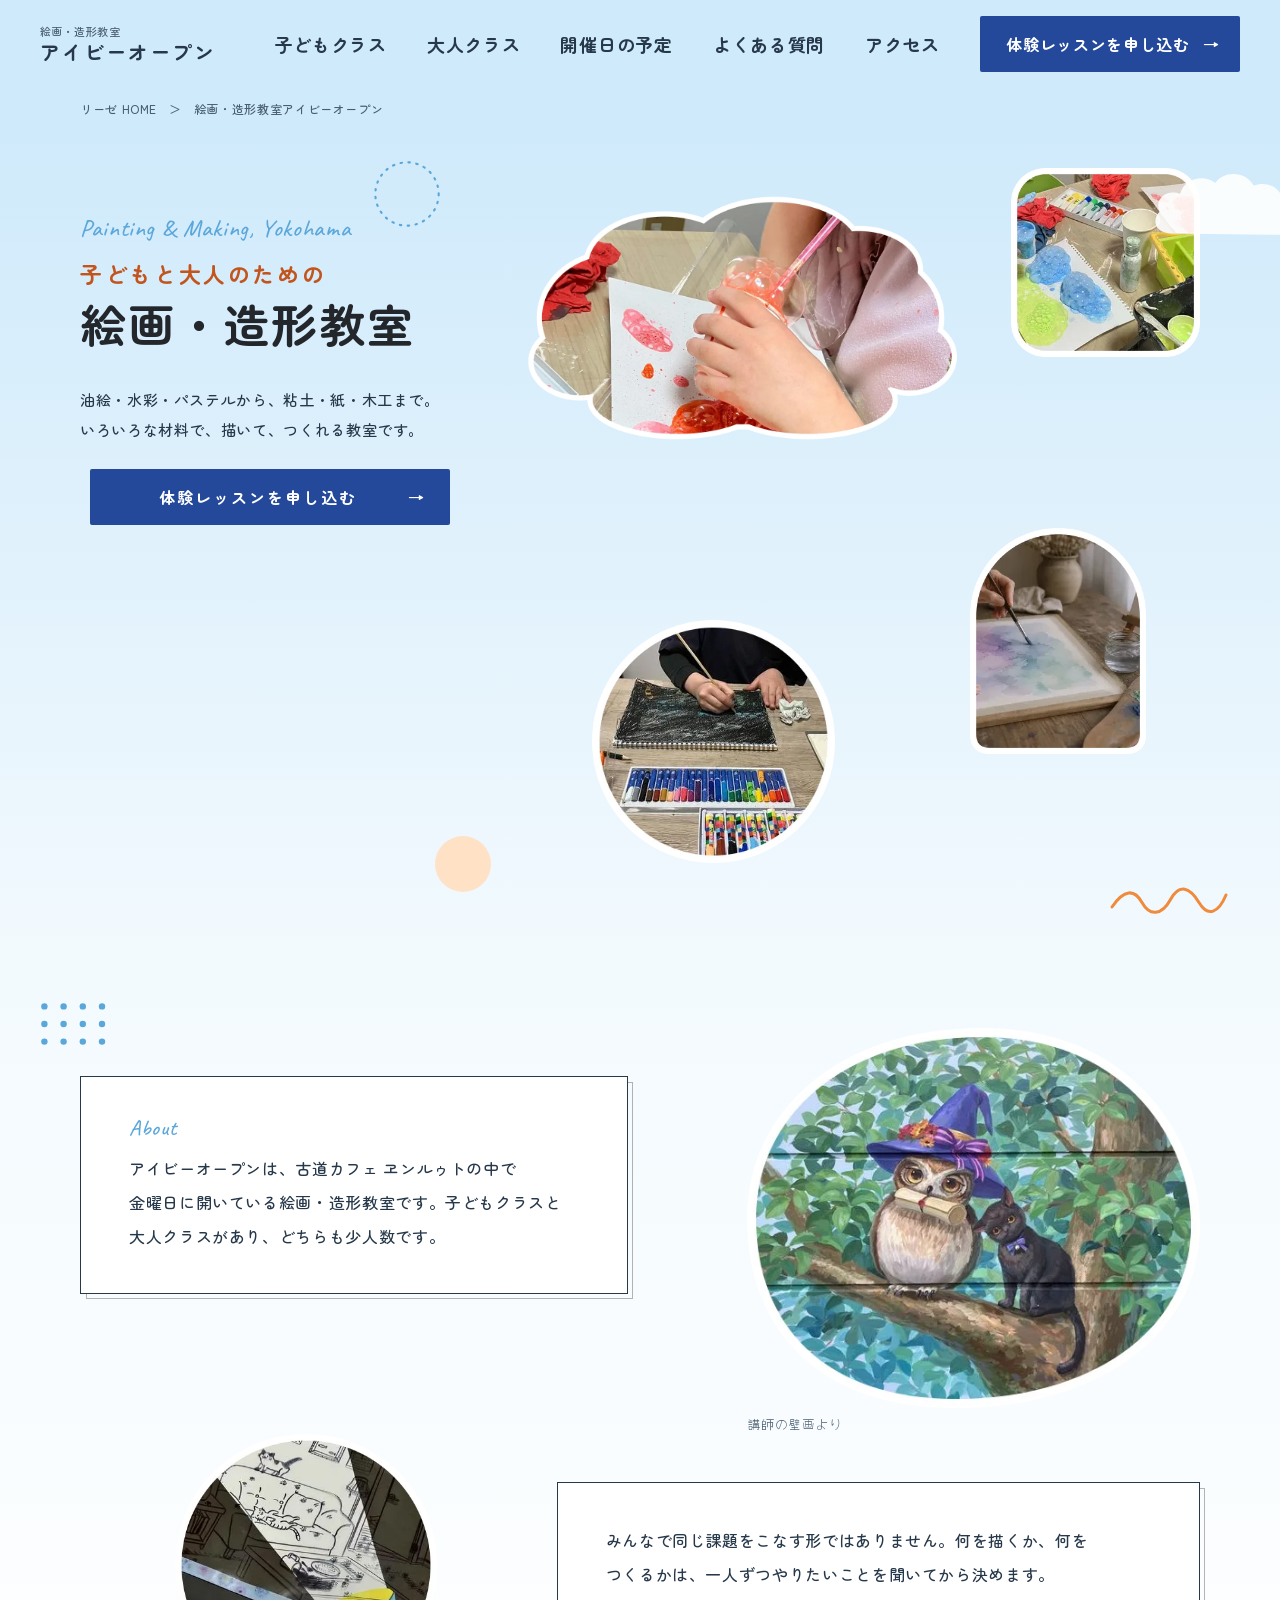
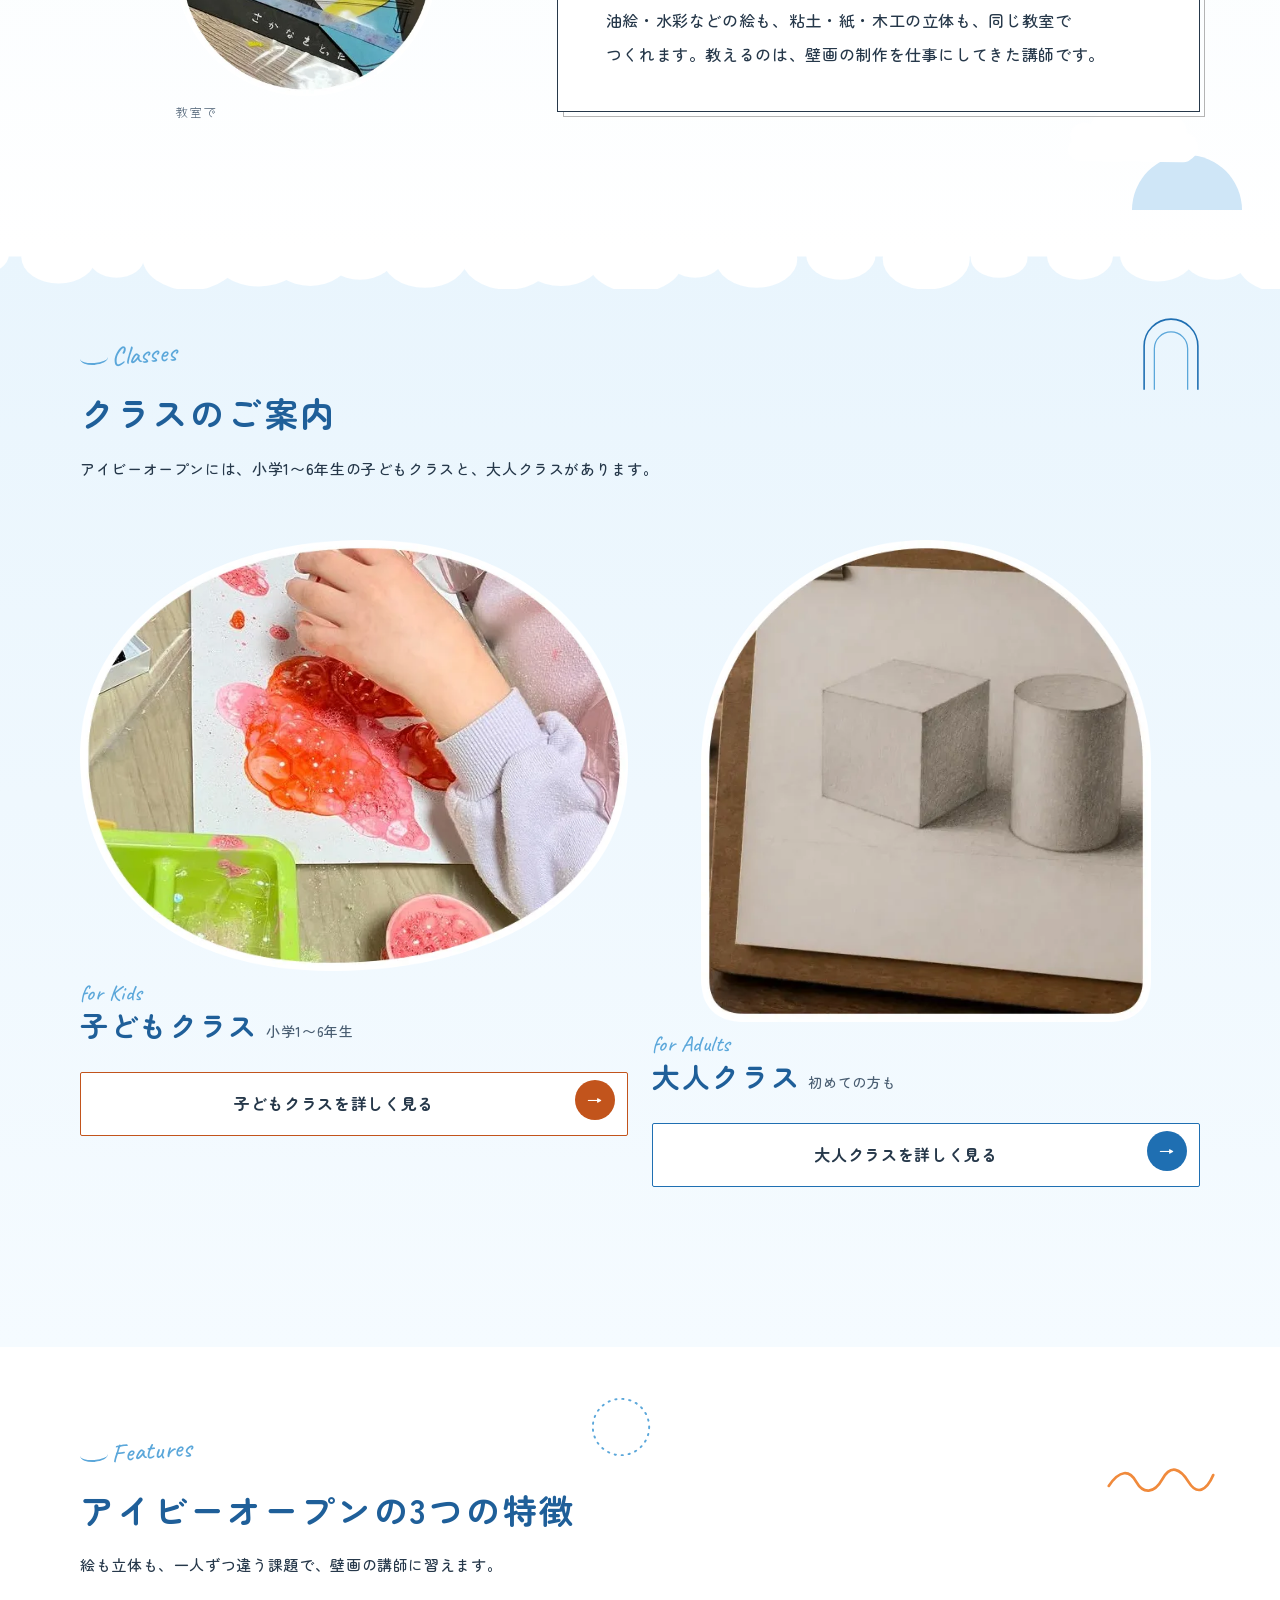
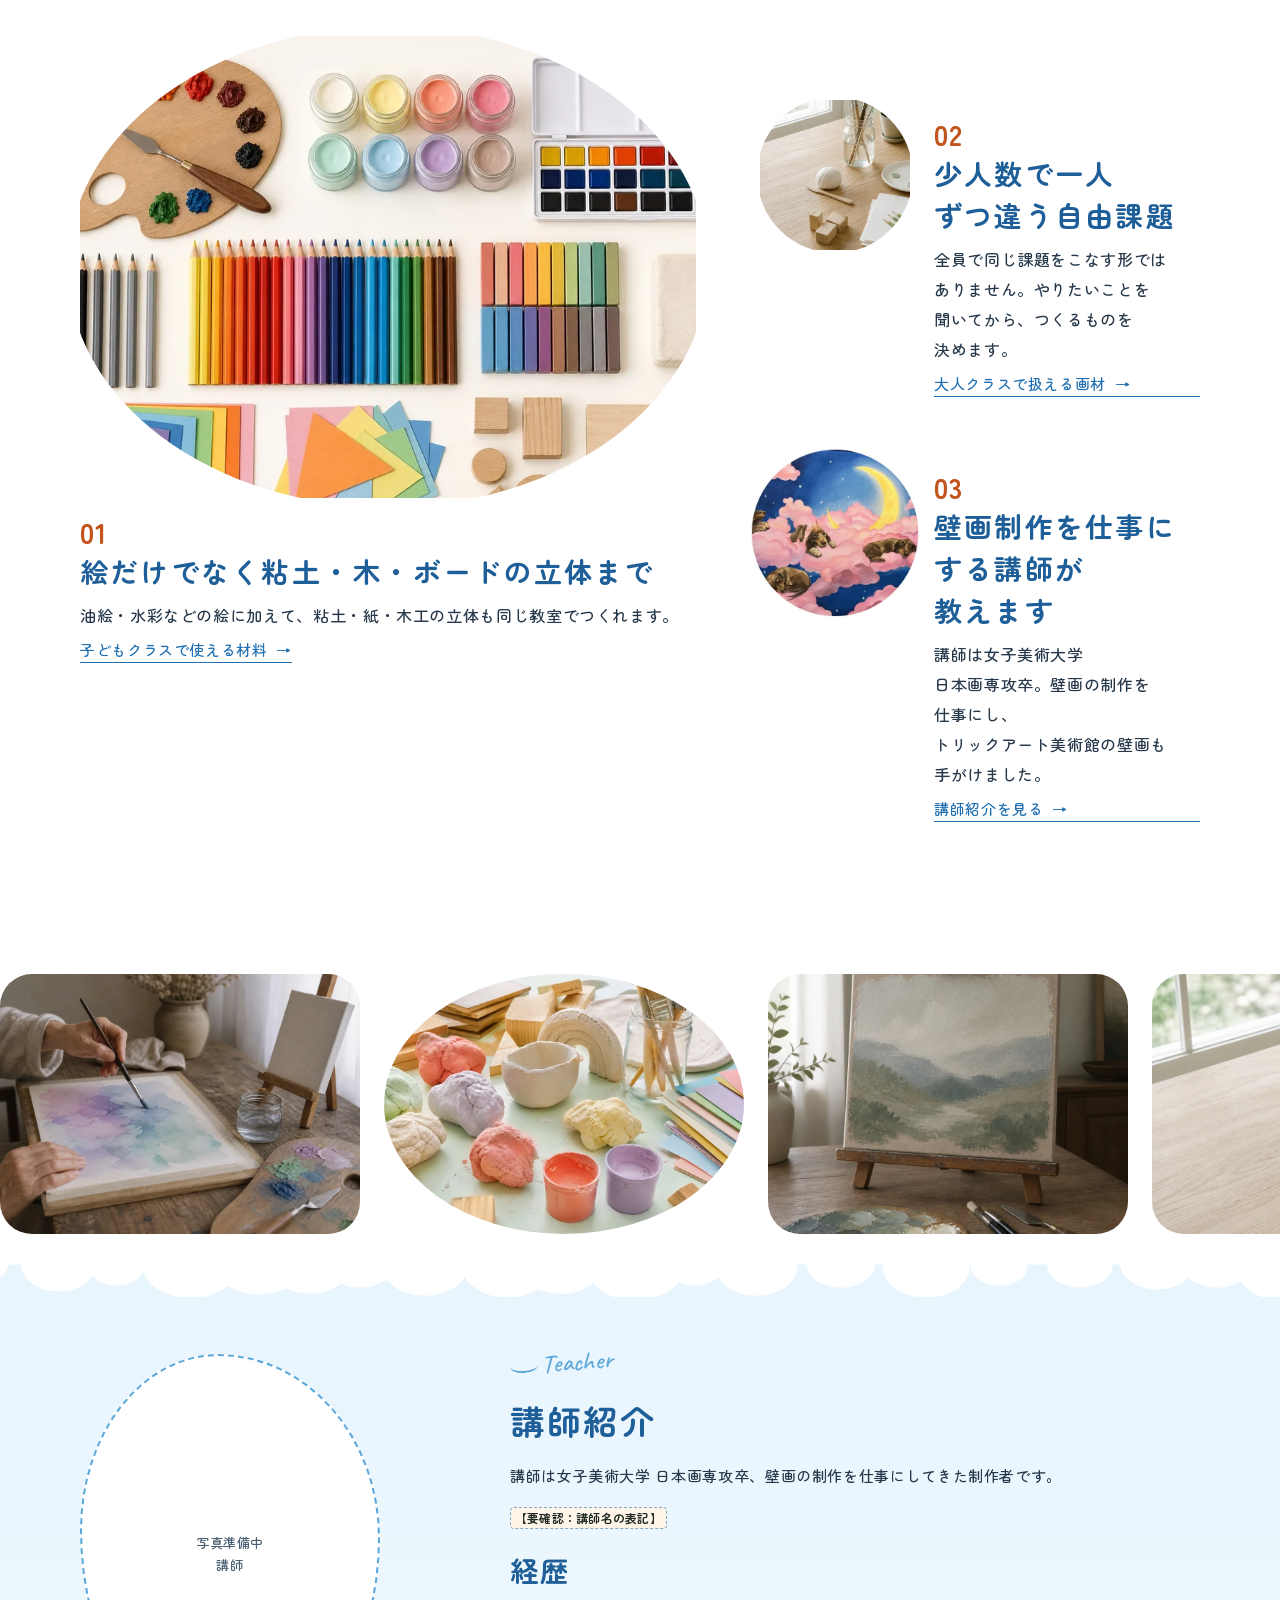
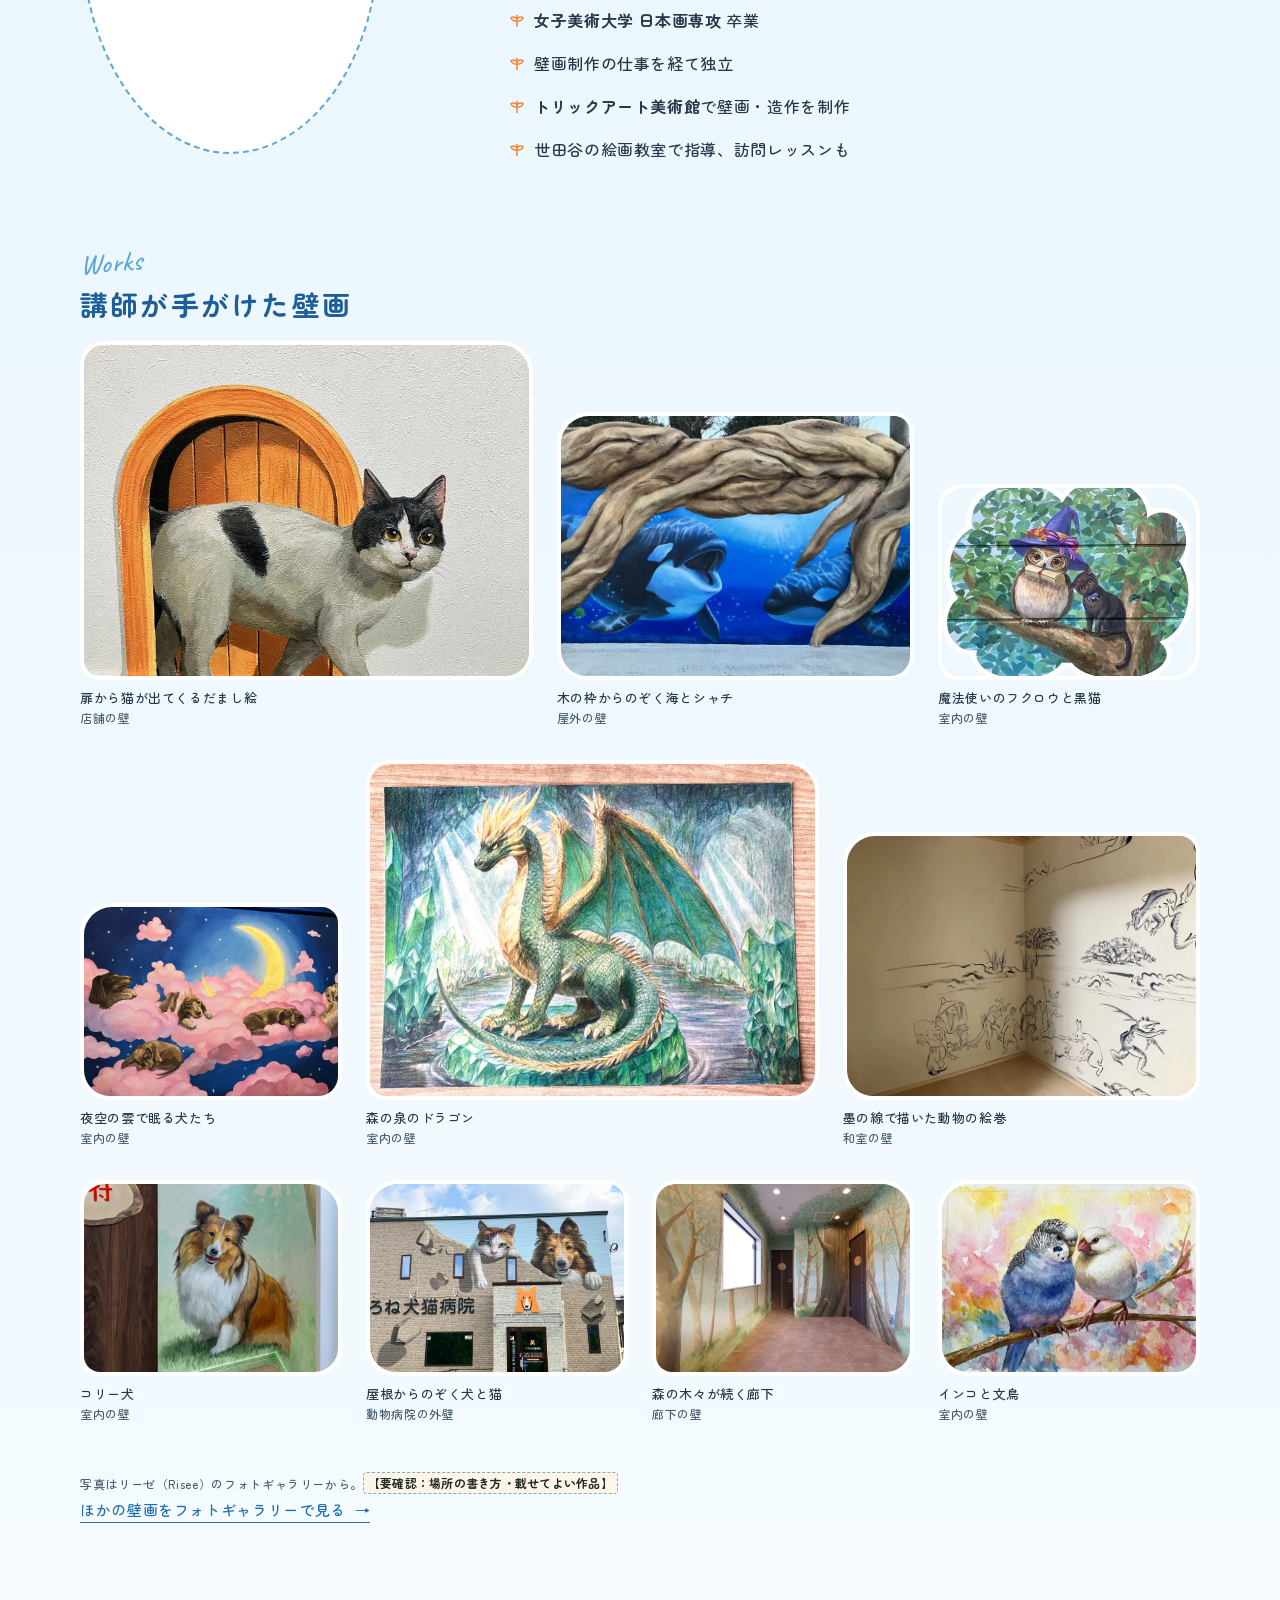
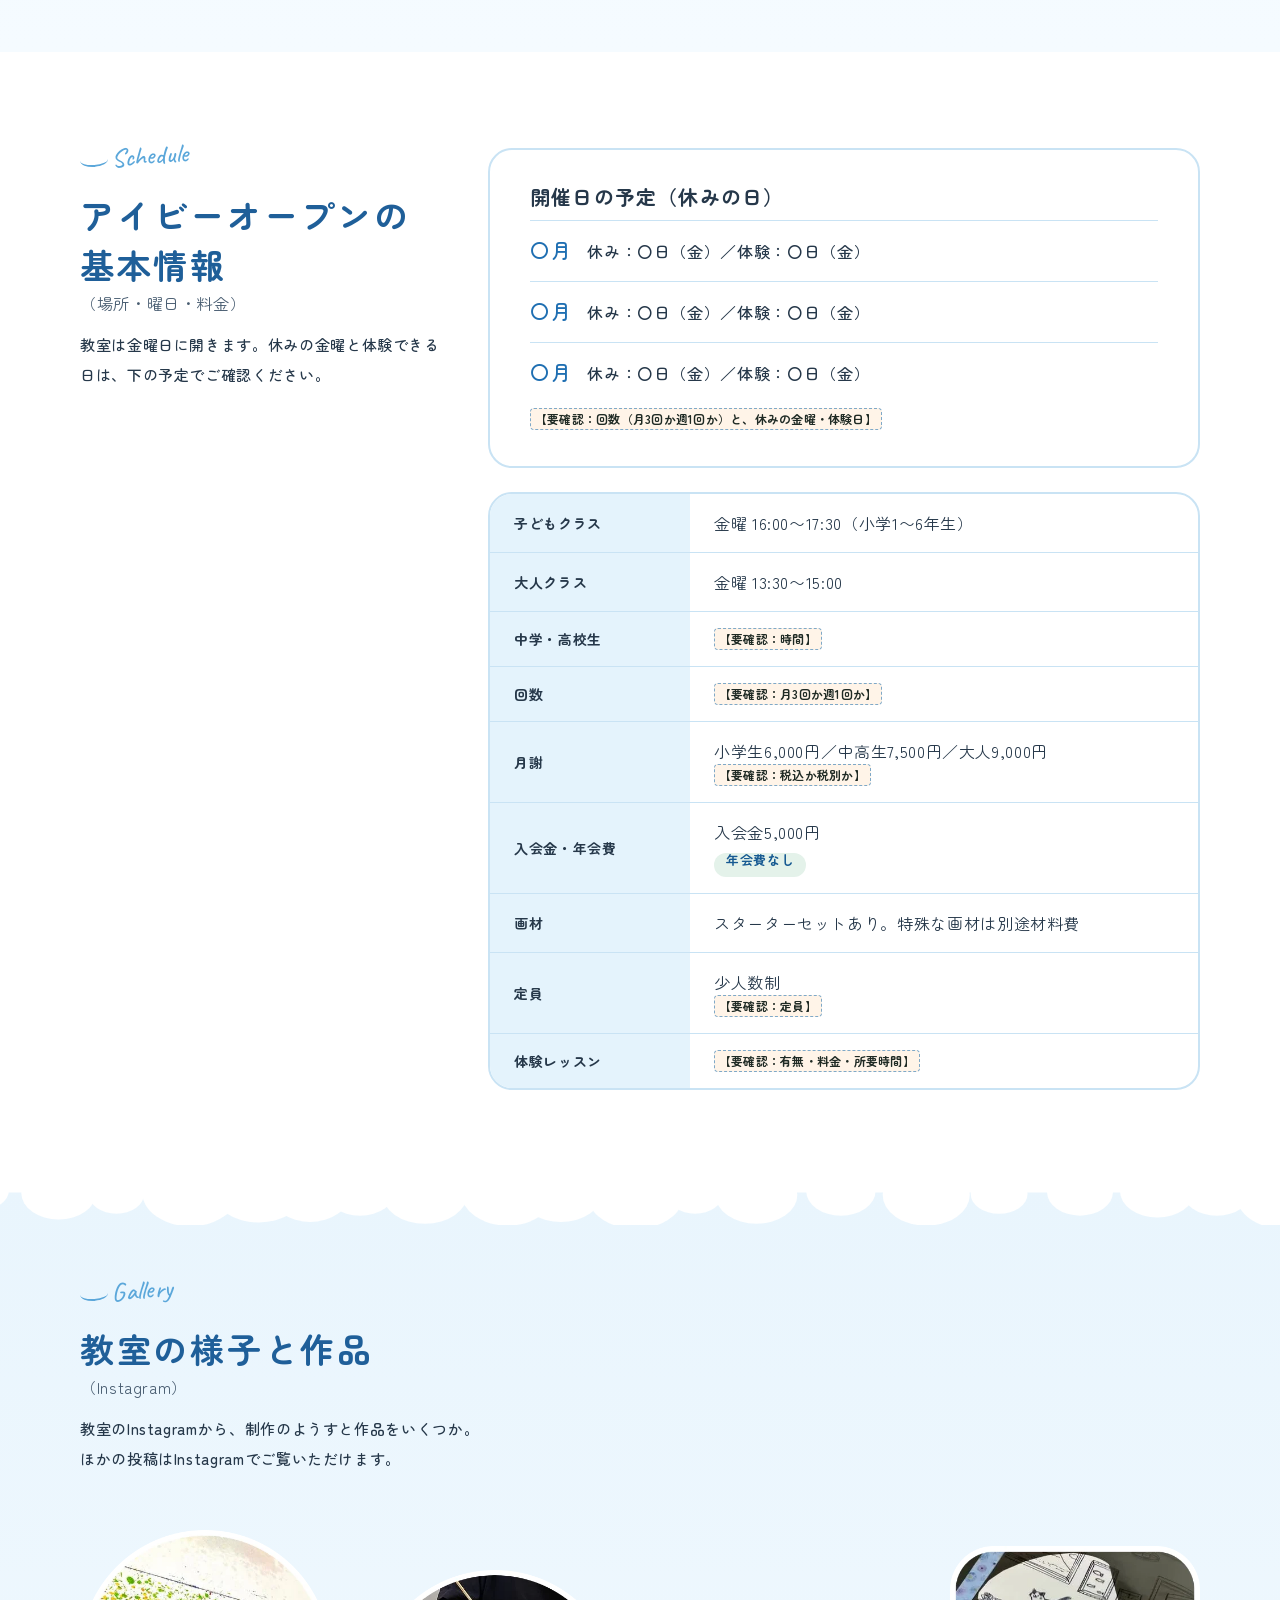
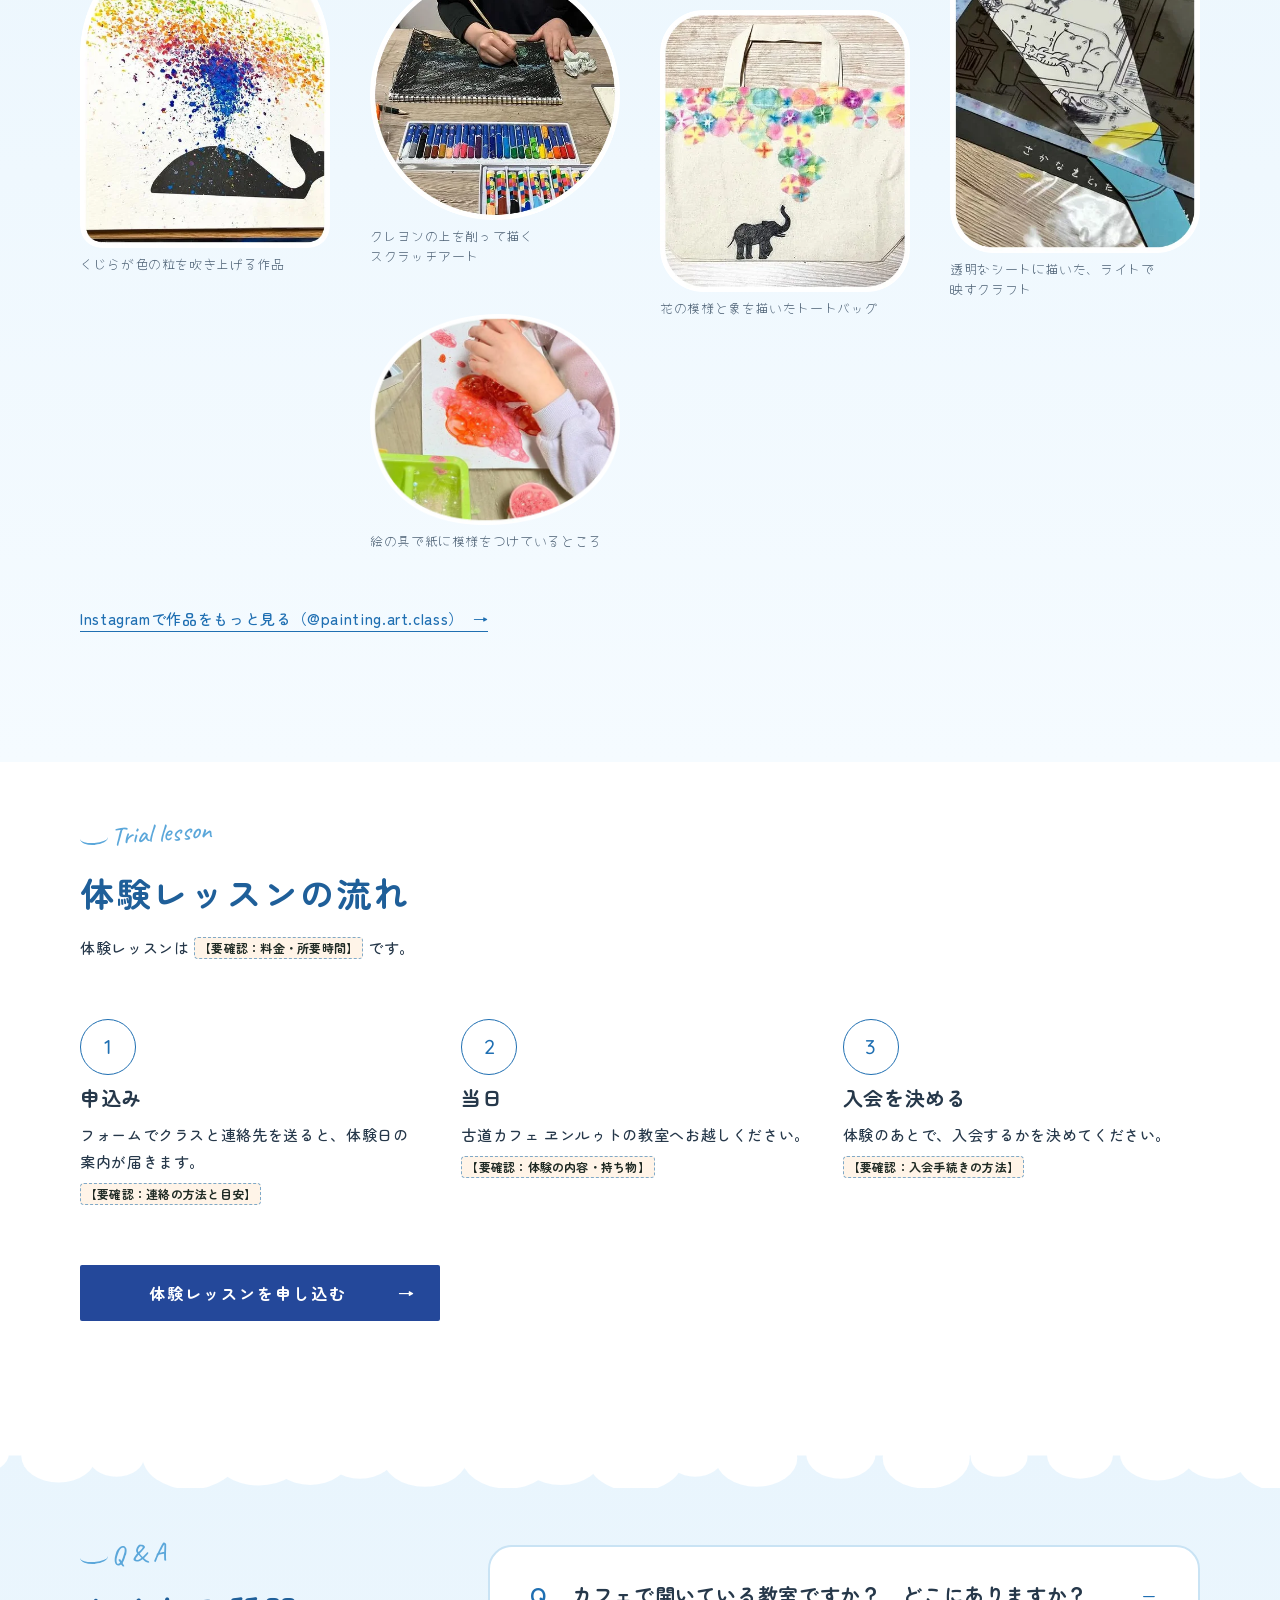
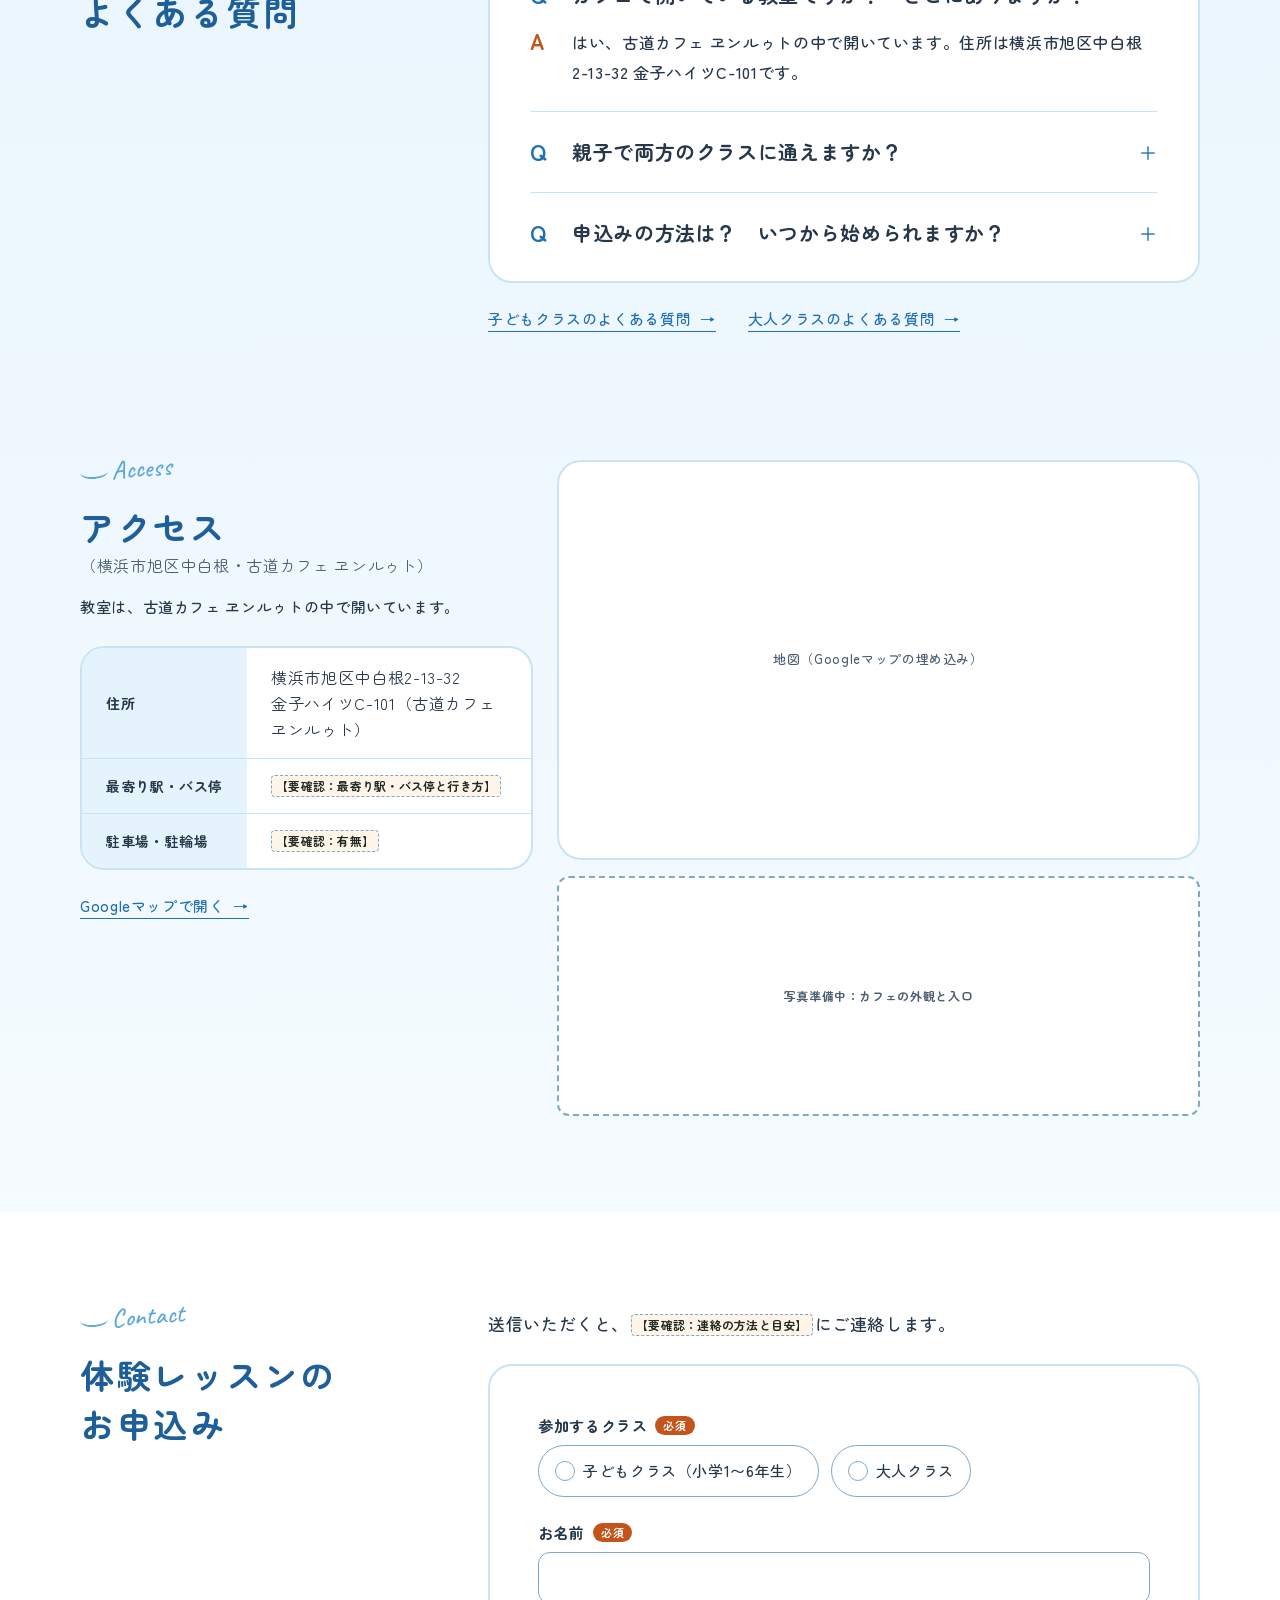
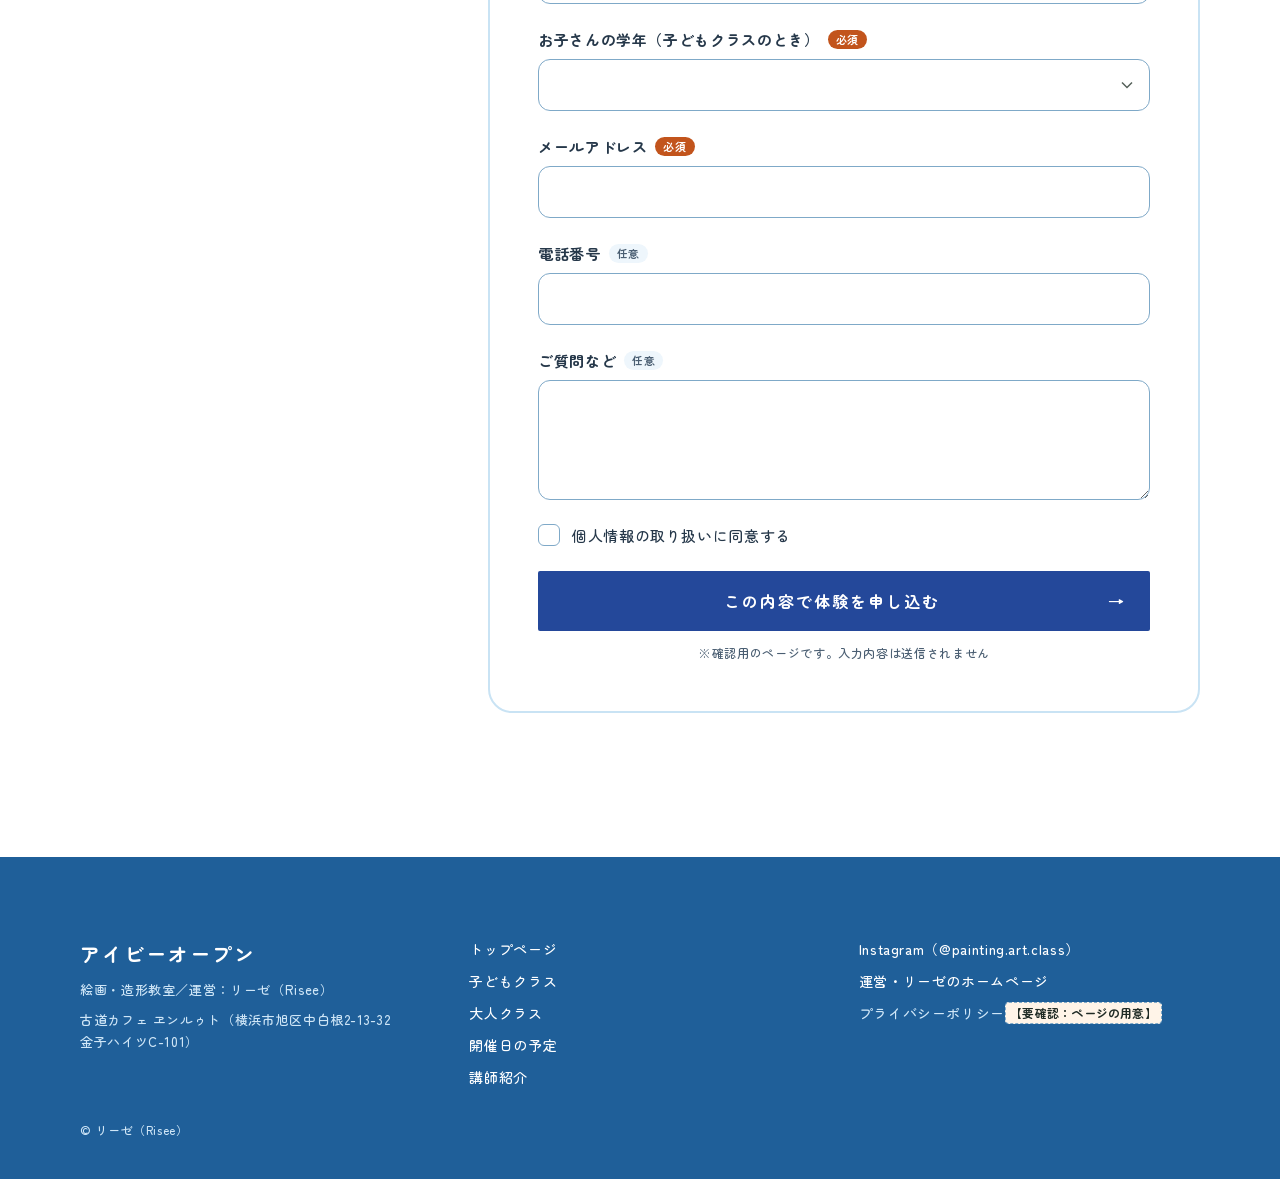
==== commit 8035d006: "TOPのFVを、教室で描いている写真に替え、手書きの注釈を外す Co-Authored-By: Claude Opus 5.5 <noreply@anthropic.com>" ====
--- a/index.html
+++ b/index.html
@@ -60,14 +60,10 @@
         <a class="cta cta--w" href="#apply">体験レッスンを申し込む</a>
       </div>
       <div class="afv__wall">
-        <figure class="pin pin--a"><img src="assets/img/pop/fv2-main.webp" width="1148" height="668" alt="講師が描いた、森の木々が続く廊下の壁画"></figure>
-        <figure class="pin pin--b"><img src="assets/img/shape/fv-cat.webp" width="300" height="300" alt="小さな扉から猫が出てくるだまし絵の壁画"></figure>
+        <figure class="pin pin--a"><img src="assets/img/pop/fv3-main.webp" width="1148" height="668" alt="教室で、ストローで色の泡をつくり、紙にのせて描く子ども"></figure>
+        <figure class="pin pin--b"><img src="assets/img/shape/fv3-paint.webp" width="300" height="300" alt="絵の具と泡で描いている途中の机の上"></figure>
         <figure class="pin pin--c"><img src="assets/img/shape/fv-scratch.webp" width="320" height="320" alt="クレヨンの上を削って描くスクラッチアート"></figure>
-        <figure class="pin pin--d"><img src="assets/img/shape/fv-tote.webp" width="280" height="360" alt="花の模様と象を描いたトートバッグ"></figure>
-        <p class="afv__hand afv__hand--1" aria-hidden="true">講師の壁画</p>
-        <svg class="afv__arrow afv__arrow--1" viewBox="0 0 120 60" aria-hidden="true"><path d="M4 8 C30 2 70 10 96 40"/><path d="M84 38 L97 42 L98 28"/></svg>
-        <p class="afv__hand afv__hand--2" aria-hidden="true">教室で</p>
-        <svg class="afv__arrow afv__arrow--2" viewBox="0 0 120 60" aria-hidden="true"><path d="M116 10 C86 4 50 16 26 44"/><path d="M38 44 L24 46 L24 32"/></svg>
+        <figure class="pin pin--d"><img src="assets/img/shape/fv3-adult.webp" width="280" height="360" alt="水彩で色を重ねて描く大人の手元"></figure>
       </div>
     </div>
   </section>
--- a/assets/css/sky.css
+++ b/assets/css/sky.css
@@ -144,3 +144,6 @@
 
 /* FVのキャッチは黒に */
 .afv__catch { color: #1E2328; }
+/* キャッチ：上の小さい行はサイトのアクセント（テラコッタ）、大きい行は墨色。青一色の「よくある配色」を避ける */
+.afv__catch .afv__pre { color: #C2541C; }
+.afv__catch .afv__main { color: #23272B; }
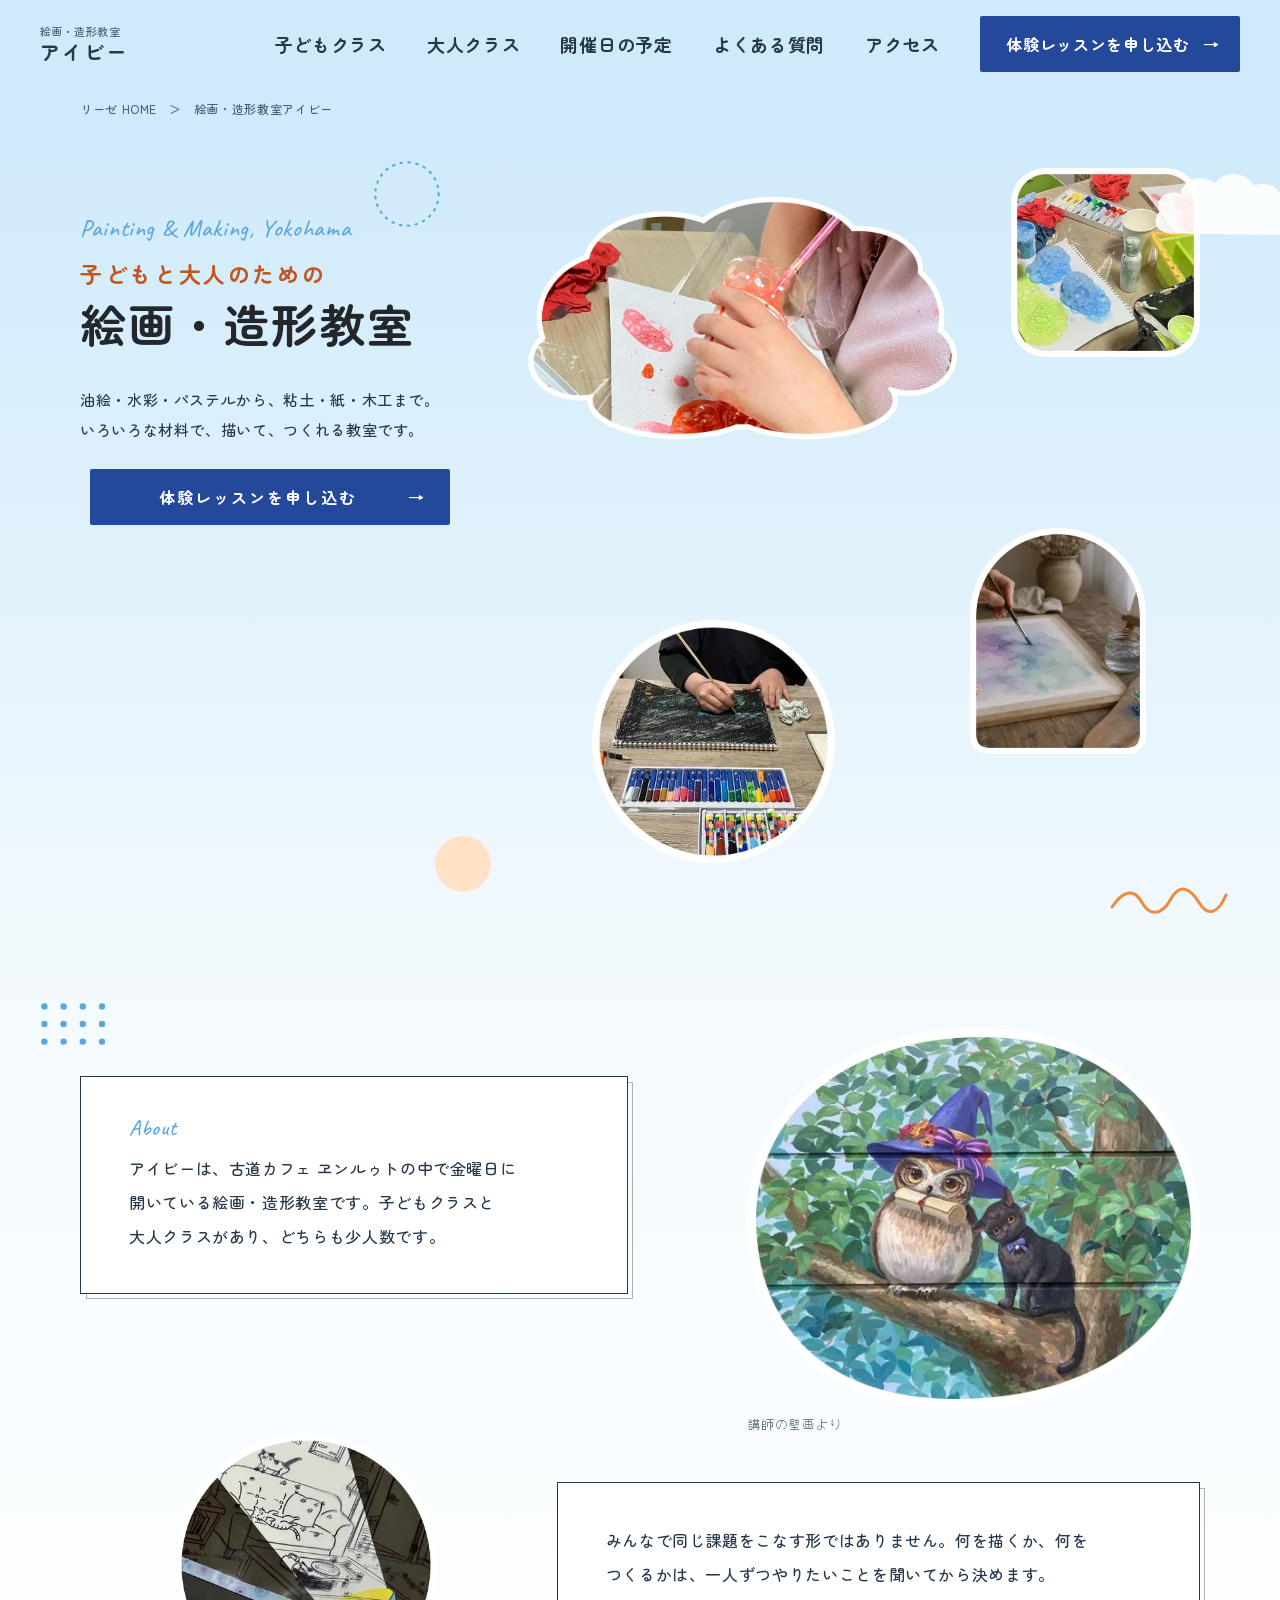
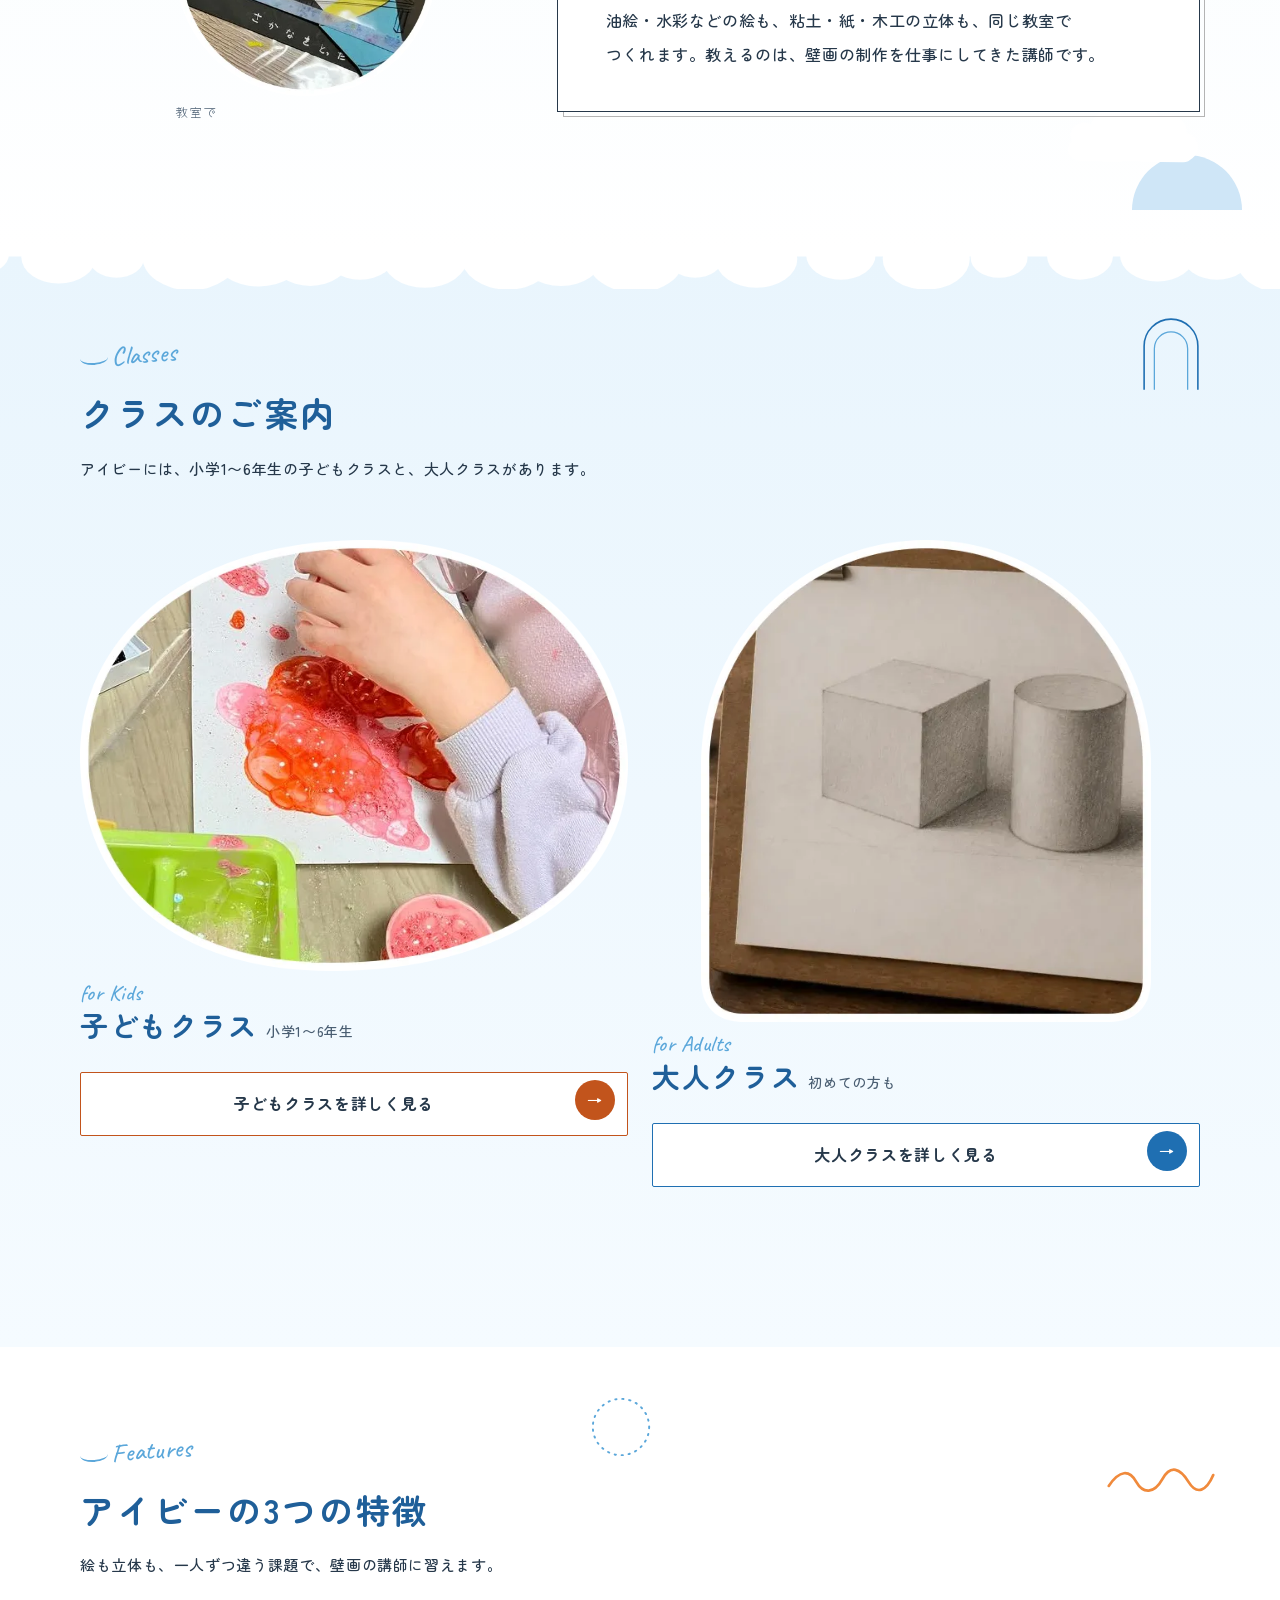
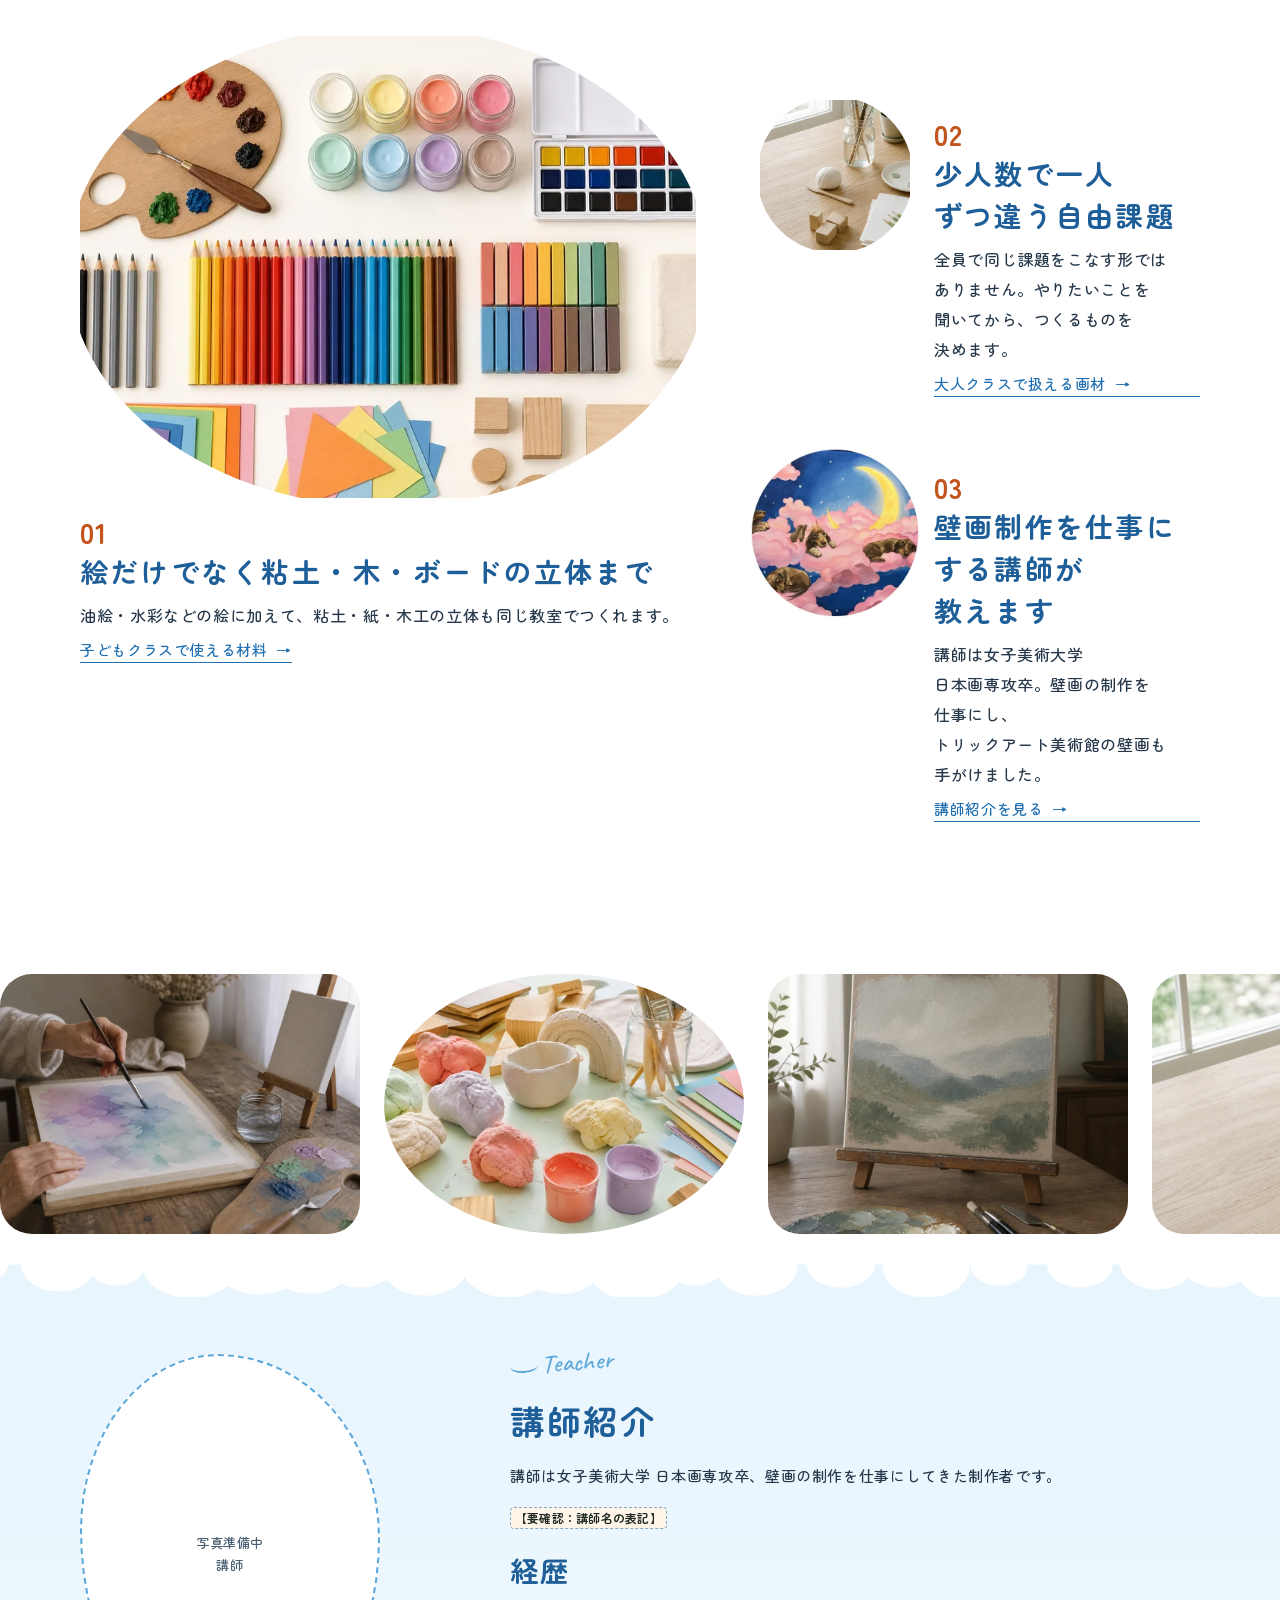
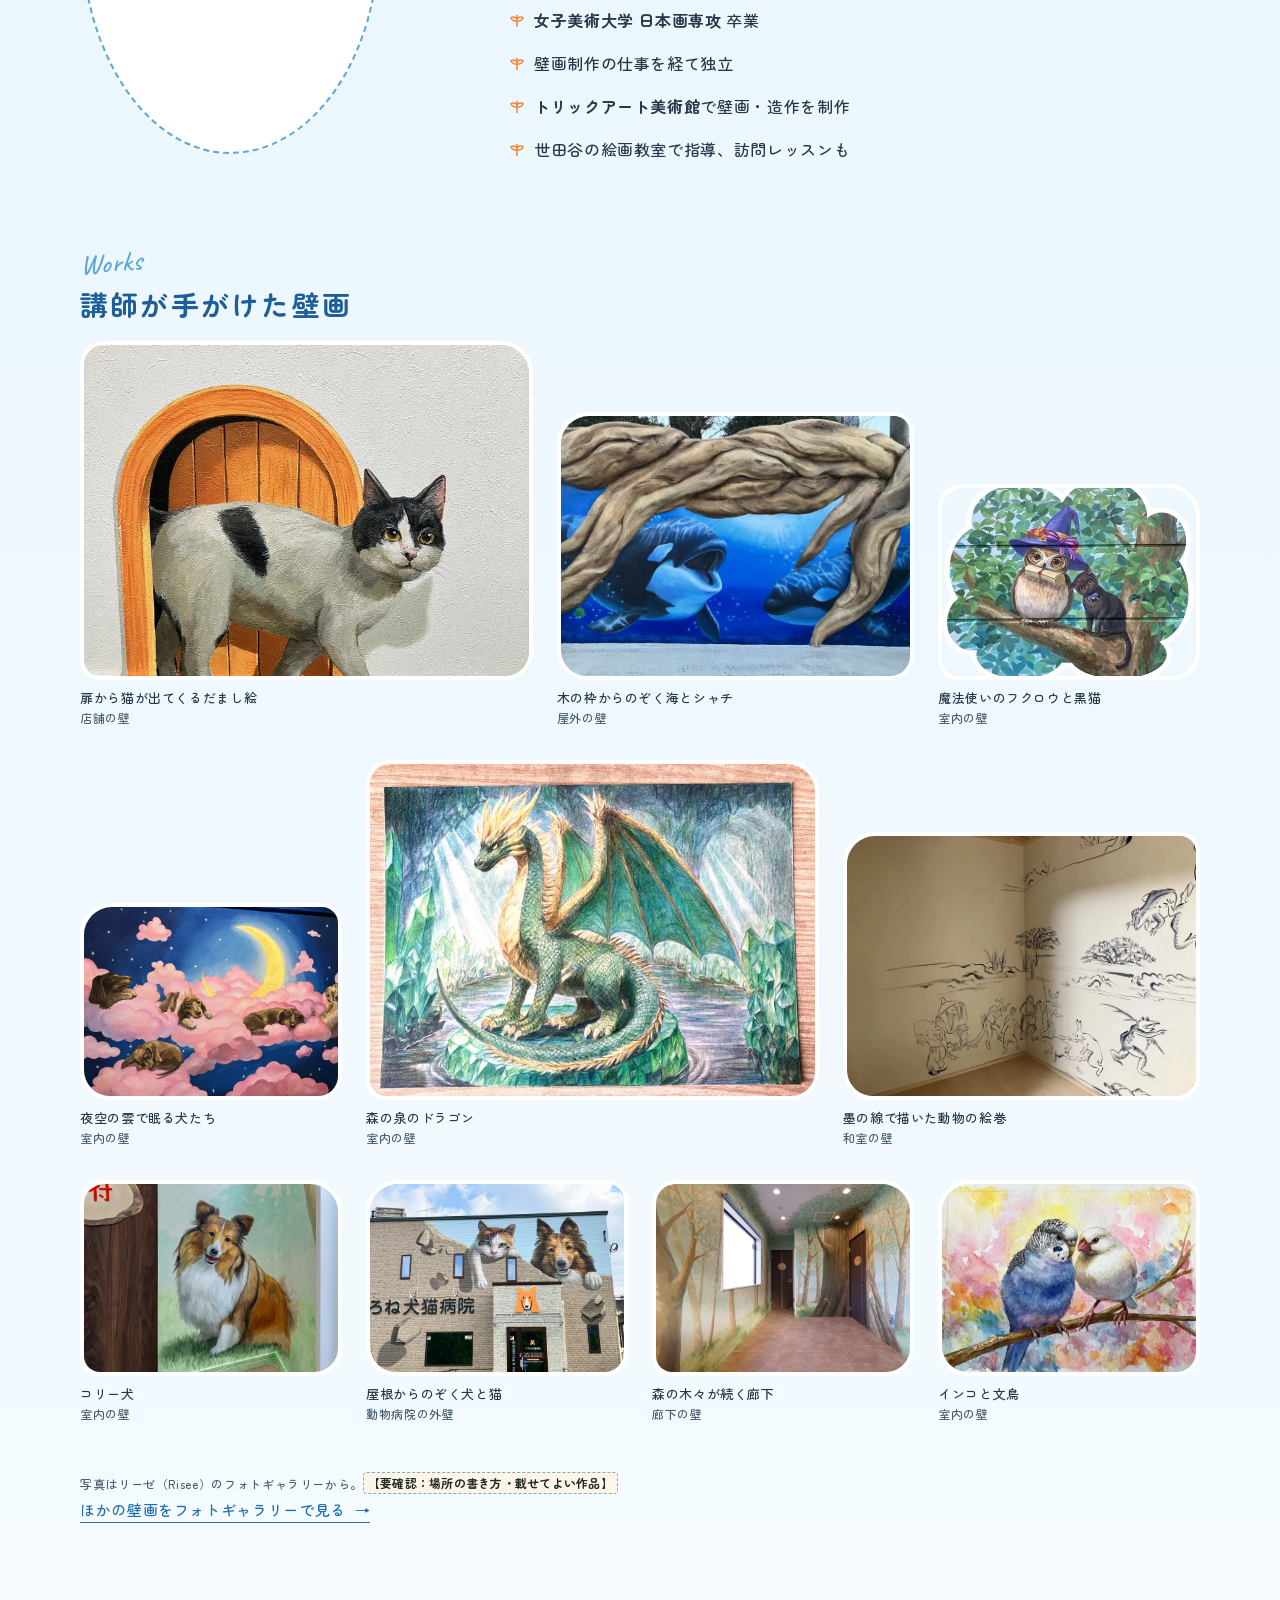
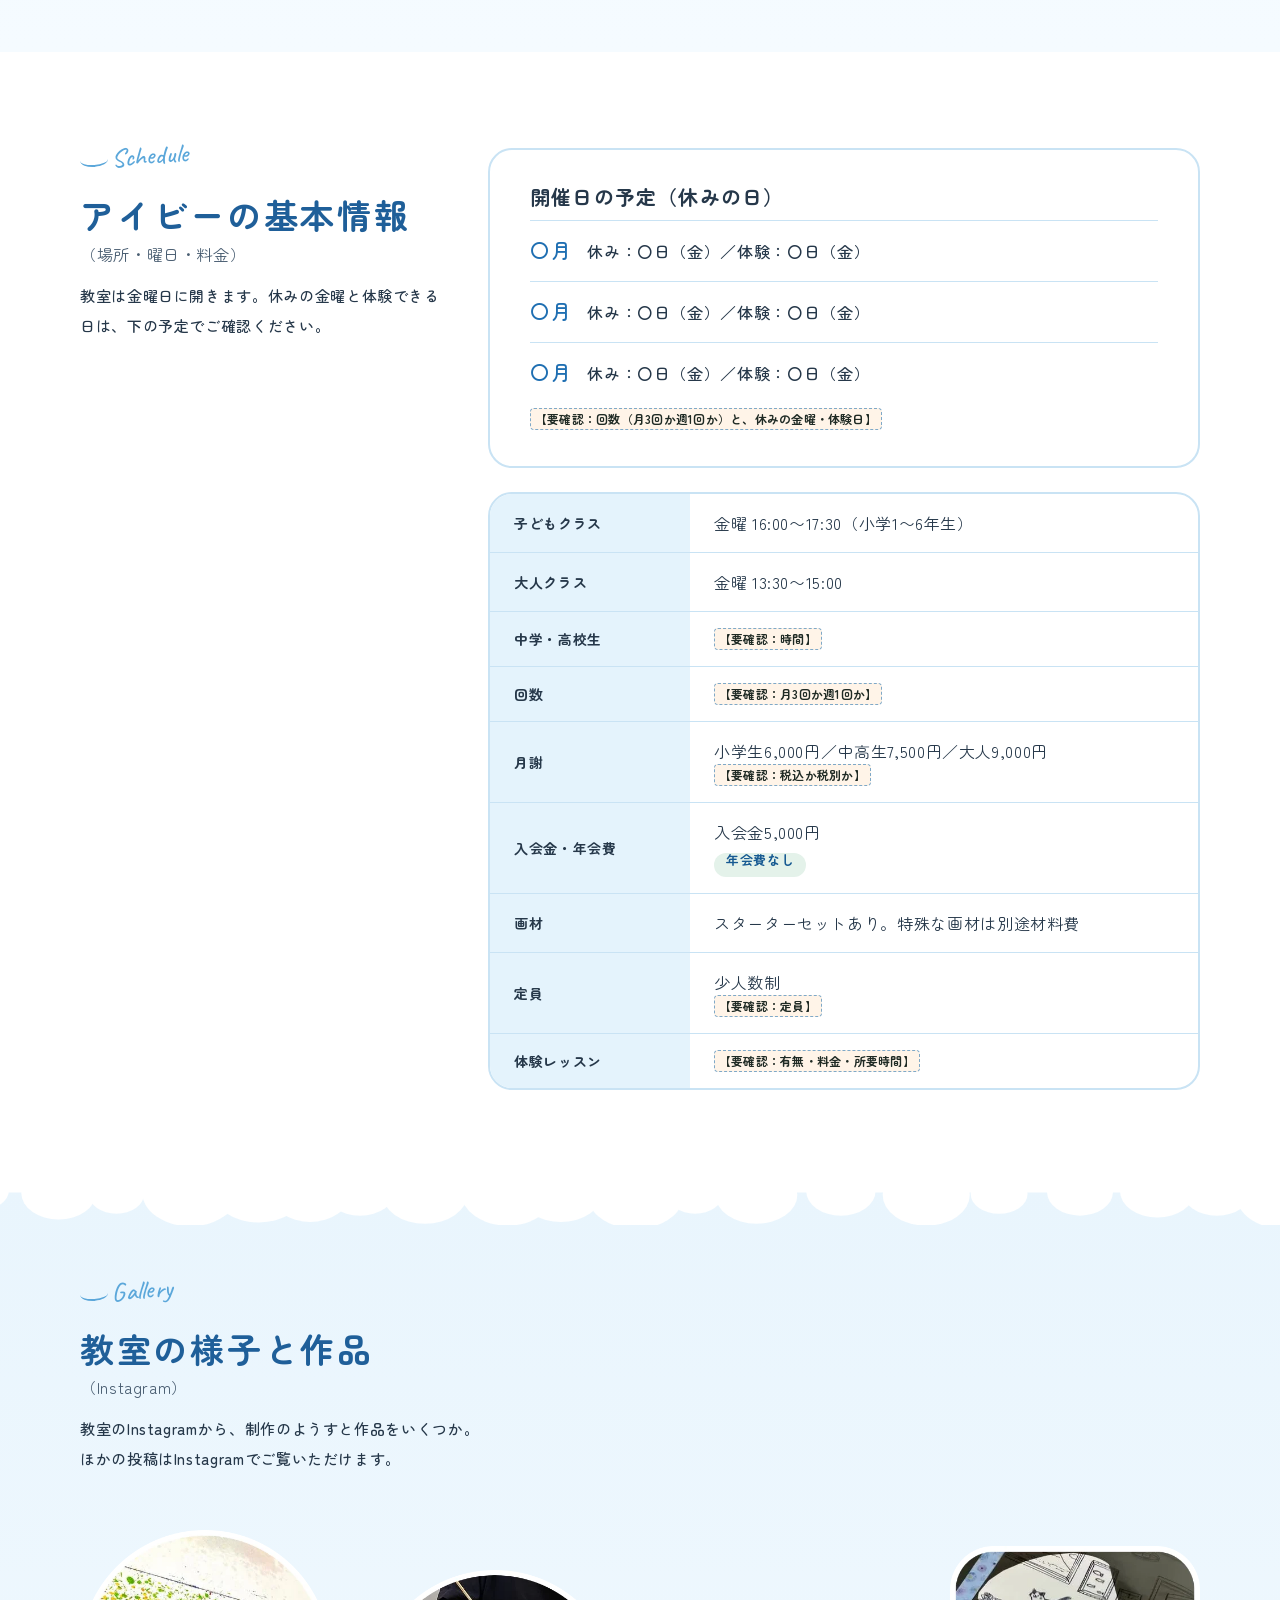
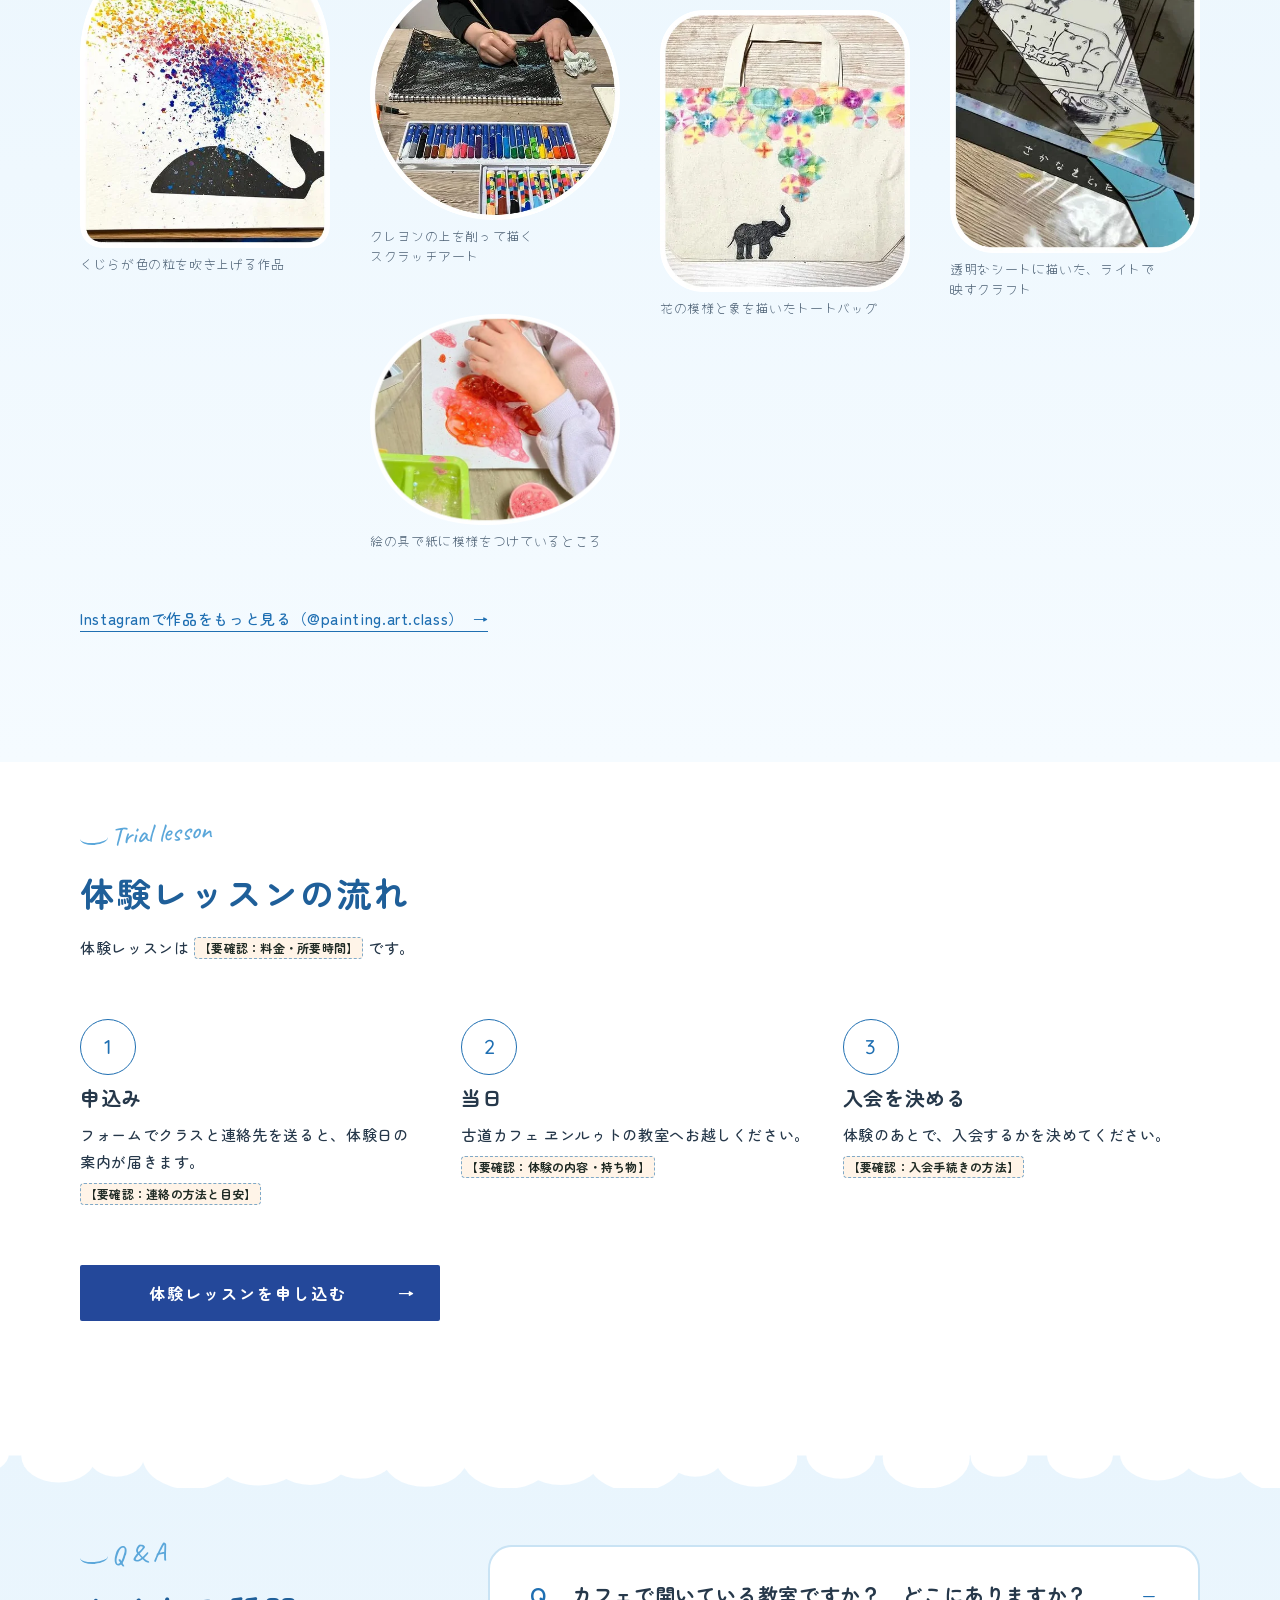
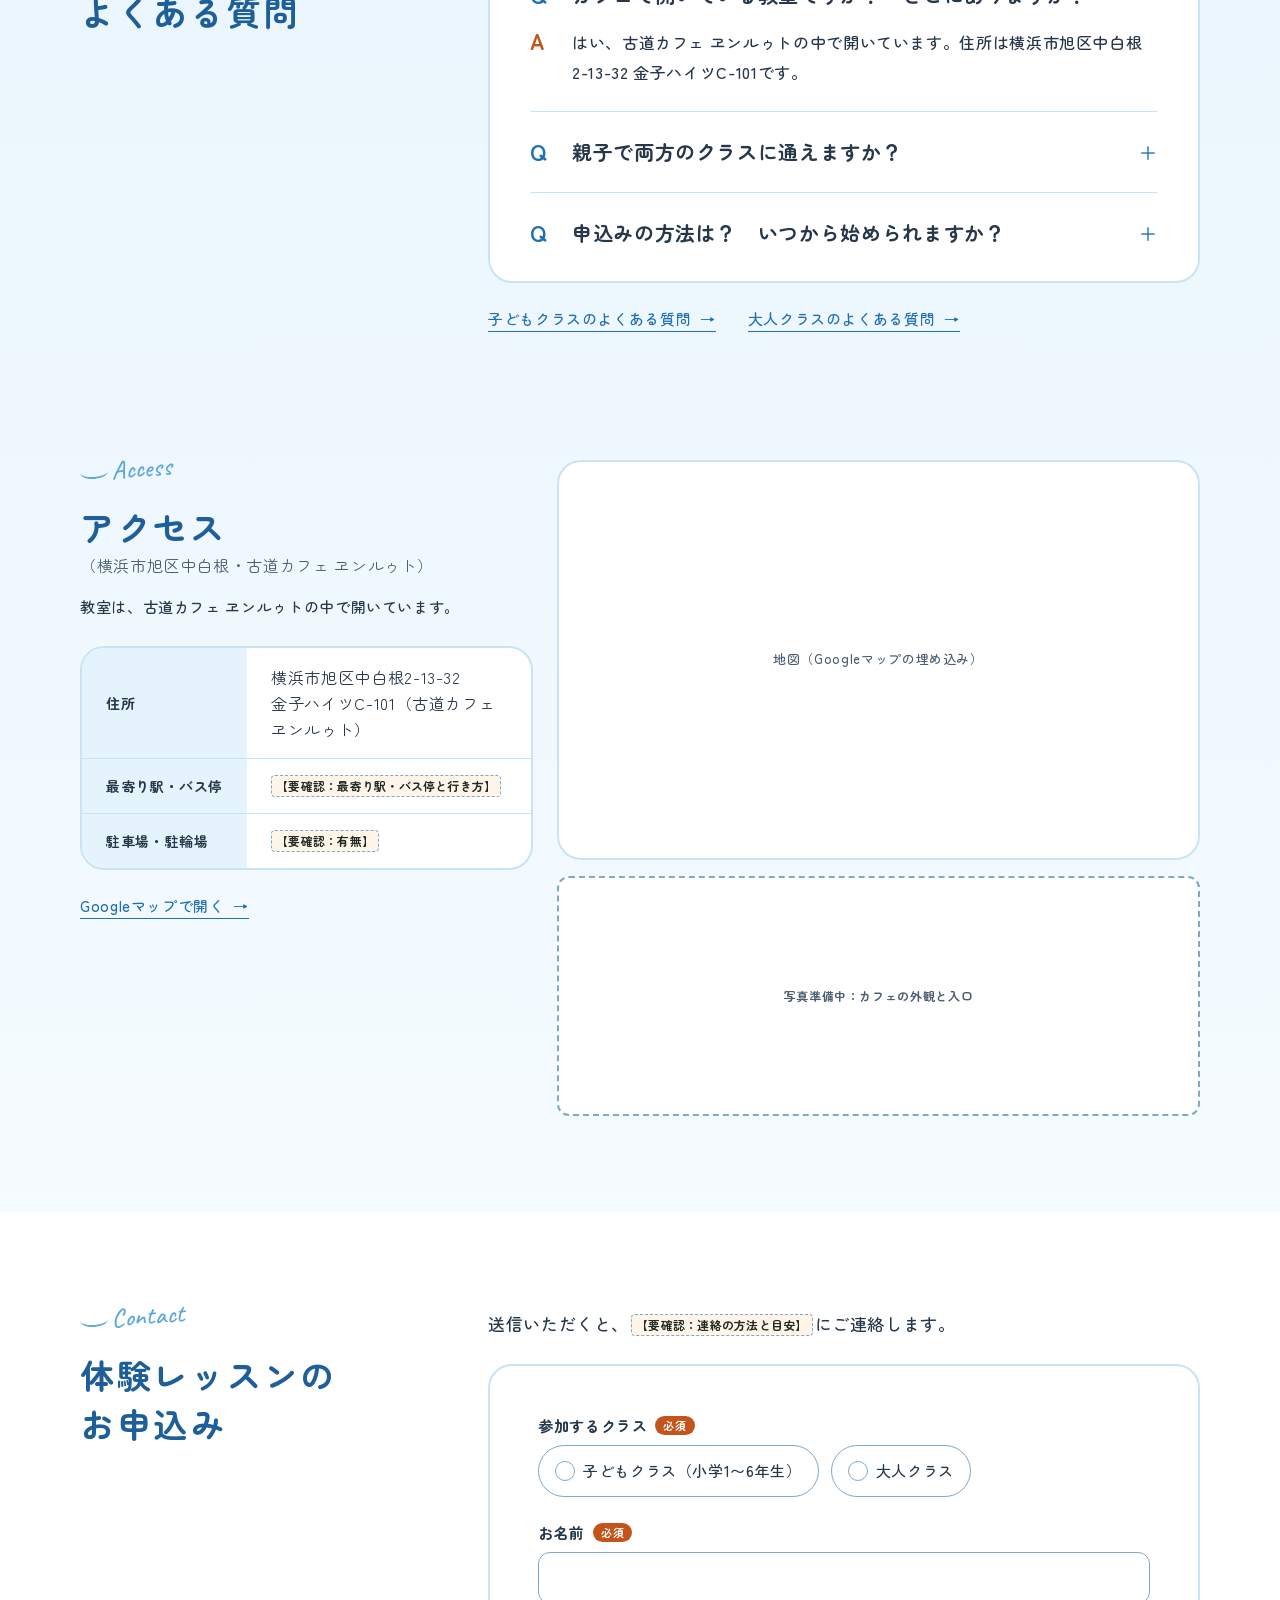
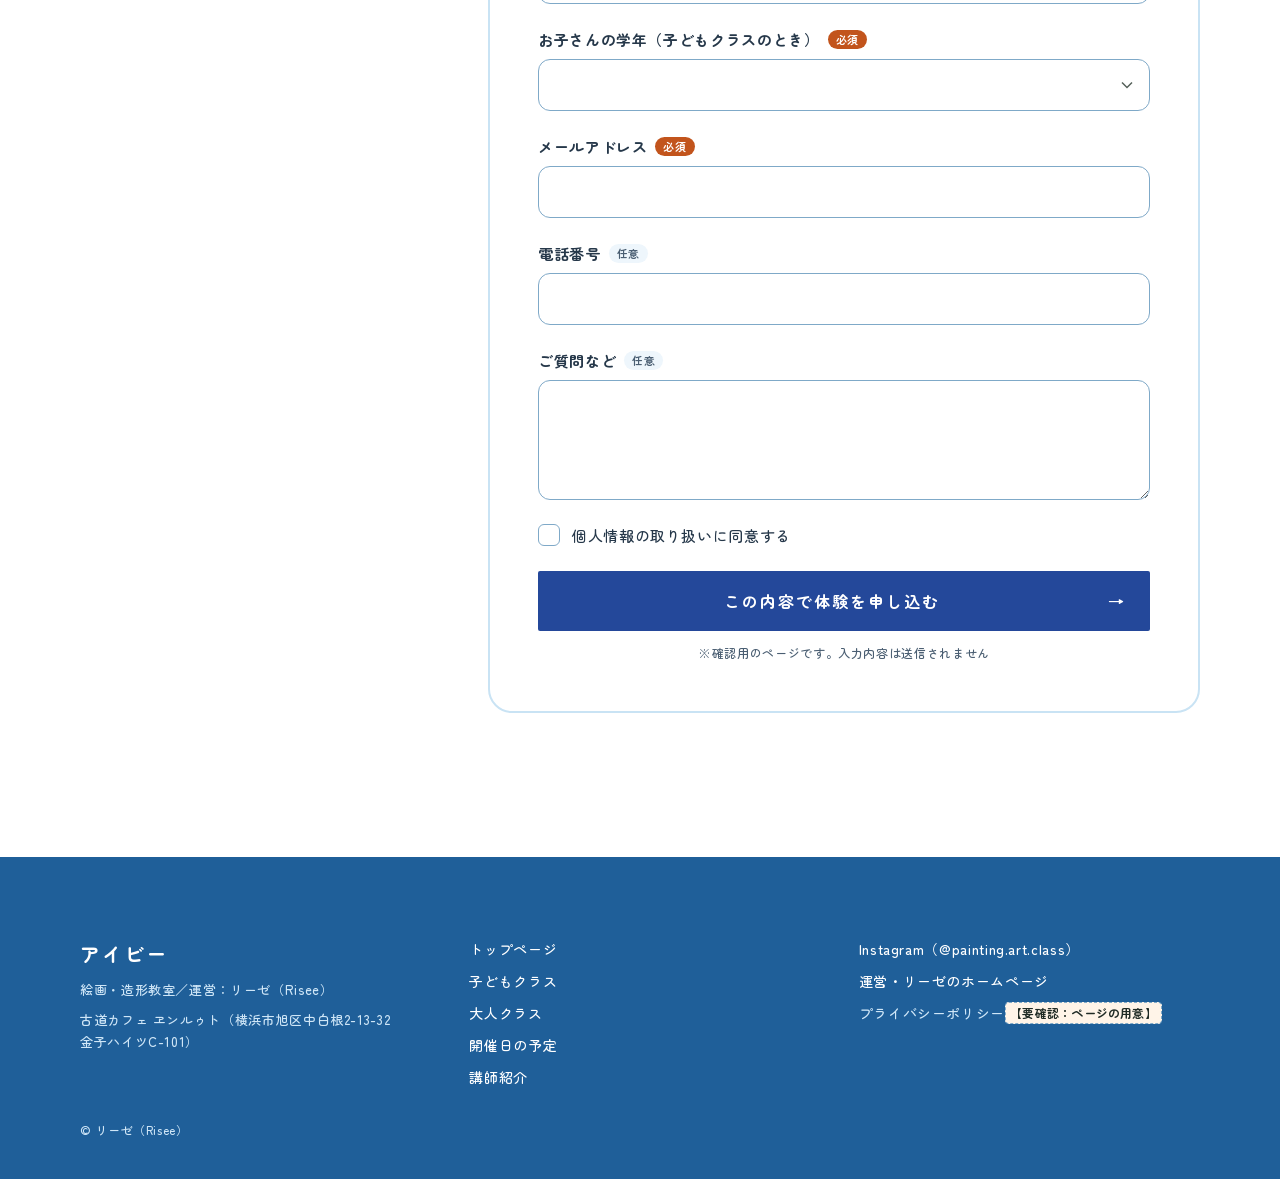
==== commit 27822803: "教室名を「絵画・造形教室アイビー」に直す（アイビーオープン→アイビー） Co-Authored-By: Claude Opus 5.5 <noreply@anthropic.com>" ====
--- a/index.html
+++ b/index.html
@@ -3,8 +3,8 @@
 <head>
 <meta charset="utf-8">
 <meta name="viewport" content="width=device-width, initial-scale=1">
-<title>横浜市旭区中白根の絵画教室・造形教室｜アイビーオープン</title>
-<meta name="description" content="横浜市旭区中白根の絵画・造形教室アイビーオープン。金曜日に、小学生の子どもクラスと大人クラスを開いています。壁画制作を仕事にする講師が少人数・自由課題で、油絵・水彩から粘土・木工まで教えます。年会費はありません。">
+<title>横浜市旭区中白根の絵画教室・造形教室｜アイビー</title>
+<meta name="description" content="横浜市旭区中白根の絵画・造形教室アイビー。金曜日に、小学生の子どもクラスと大人クラスを開いています。壁画制作を仕事にする講師が少人数・自由課題で、油絵・水彩から粘土・木工まで教えます。年会費はありません。">
 <meta name="robots" content="noindex,nofollow">
 <link rel="icon" href="data:,">
 <link rel="preconnect" href="https://fonts.googleapis.com">
@@ -20,11 +20,11 @@
 <script src="assets/js/main.js?v=4" defer></script>
 </head>
 <body class="has-fixbar">
-<div class="curtain" aria-hidden="true"><p class="curtain__mark"><span class="curtain__sub">絵画・造形教室</span><span class="curtain__main">アイビーオープン</span></p></div>
+<div class="curtain" aria-hidden="true"><p class="curtain__mark"><span class="curtain__sub">絵画・造形教室</span><span class="curtain__main">アイビー</span></p></div>
 <header class="header">
   <a class="logo" href="./">
     <span class="logo__sub">絵画・造形教室</span>
-    <span class="logo__main">アイビーオープン</span>
+    <span class="logo__main">アイビー</span>
   </a>
   <button class="burger" type="button" aria-label="メニューを開く" aria-expanded="false" aria-controls="nav"><span></span></button>
   <div class="scrim"></div>
@@ -44,7 +44,7 @@
 <nav class="crumb-bar" aria-label="パンくずリスト">
   <ol class="crumb">
     <li><a href="https://artewald.com/">リーゼ HOME</a></li>
-    <li aria-current="page">絵画・造形教室アイビーオープン</li>
+    <li aria-current="page">絵画・造形教室アイビー</li>
   </ol>
 </nav>
 
@@ -55,7 +55,7 @@
       <div class="afv__copy">
         <p class="afv__note" aria-hidden="true">Painting &amp; Making, Yokohama</p>
         <p class="hero__catch afv__catch"><span class="afv__pre">子どもと大人のための</span><span class="afv__main">絵画・造形教室</span></p>
-        <h1 class="vh">横浜市旭区中白根の絵画・造形教室 アイビーオープン</h1>
+        <h1 class="vh">横浜市旭区中白根の絵画・造形教室 アイビー</h1>
         <p class="hero__lead">油絵・水彩・パステルから、粘土・紙・木工まで。<br>いろいろな材料で、描いて、つくれる教室です。</p>
         <a class="cta cta--w" href="#apply">体験レッスンを申し込む</a>
       </div>
@@ -73,7 +73,7 @@
     <div class="wrap msg__wrap">
       <div class="memo memo--a reveal reveal--up">
         <p class="memo__no" aria-hidden="true">About</p>
-        <p>アイビーオープンは、古道カフェ ヱンルゥトの中で金曜日に開いている絵画・造形教室です。子どもクラスと大人クラスがあり、どちらも少人数です。</p>
+        <p>アイビーは、古道カフェ ヱンルゥトの中で金曜日に開いている絵画・造形教室です。子どもクラスと大人クラスがあり、どちらも少人数です。</p>
       </div>
       <figure class="pin msg__photo msg__photo--1 reveal reveal--up"><img src="assets/img/shape/msg-owl.webp" width="500" height="420" alt="講師が描いた、魔法使いのフクロウと黒猫の壁画"><figcaption>講師の壁画より</figcaption></figure>
       <figure class="pin msg__photo msg__photo--2 reveal reveal--up"><img src="assets/img/shape/msg-light.webp" width="400" height="400" alt="透明なシートに描いた、ライトで映すクラフト"><figcaption>教室で</figcaption></figure>
@@ -92,7 +92,7 @@
       <div class="sec-head reveal">
         <p class="label" aria-hidden="true">Classes</p>
         <h2>クラスのご案内</h2>
-        <p class="lead">アイビーオープンには、小学1〜6年生の子どもクラスと、大人クラスがあります。</p>
+        <p class="lead">アイビーには、小学1〜6年生の子どもクラスと、大人クラスがあります。</p>
       </div>
       <div class="panels">
         <article class="panel panel--kids reveal reveal--up">
@@ -115,7 +115,7 @@
     <div class="wrap">
       <div class="sec-head reveal">
         <p class="label" aria-hidden="true">Features</p>
-        <h2>アイビーオープンの<br class="sp-only">3つの特徴</h2>
+        <h2>アイビーの<br class="sp-only">3つの特徴</h2>
         <p class="lead">絵も立体も、一人ずつ違う課題で、壁画の講師に習えます。</p>
       </div>
       <div class="cards">
@@ -189,7 +189,7 @@
     <div class="wrap split" id="info">
       <div class="sec-head reveal">
         <p class="label" aria-hidden="true">Schedule</p>
-        <h2><span>アイビーオープンの<br class="sp-only">基本情報</span><span class="h2__sub">（場所・曜日・料金）</span></h2>
+        <h2><span>アイビーの<br class="sp-only">基本情報</span><span class="h2__sub">（場所・曜日・料金）</span></h2>
         <p class="lead">教室は金曜日に開きます。休みの金曜と体験できる日は、下の予定でご確認ください。</p>
       </div>
       <div>
@@ -382,7 +382,7 @@
   <div class="wrap">
     <div class="footer__grid">
       <div>
-        <p class="footer__name">アイビーオープン</p>
+        <p class="footer__name">アイビー</p>
         <p class="footer__meta">絵画・造形教室／運営：リーゼ（Risee）</p>
         <p class="footer__meta">古道カフェ ヱンルゥト（横浜市旭区中白根2-13-32 金子ハイツC-101）</p>
       </div>
--- a/assets/css/style.css
+++ b/assets/css/style.css
@@ -1,4 +1,4 @@
-/* 絵画・造形教室アイビーオープン
+/* 絵画・造形教室アイビー
    基準：スマホ375。768px〜はタブレット、1024px〜はPC（基準1440） */
 
 /* ===== トークン ===== */
